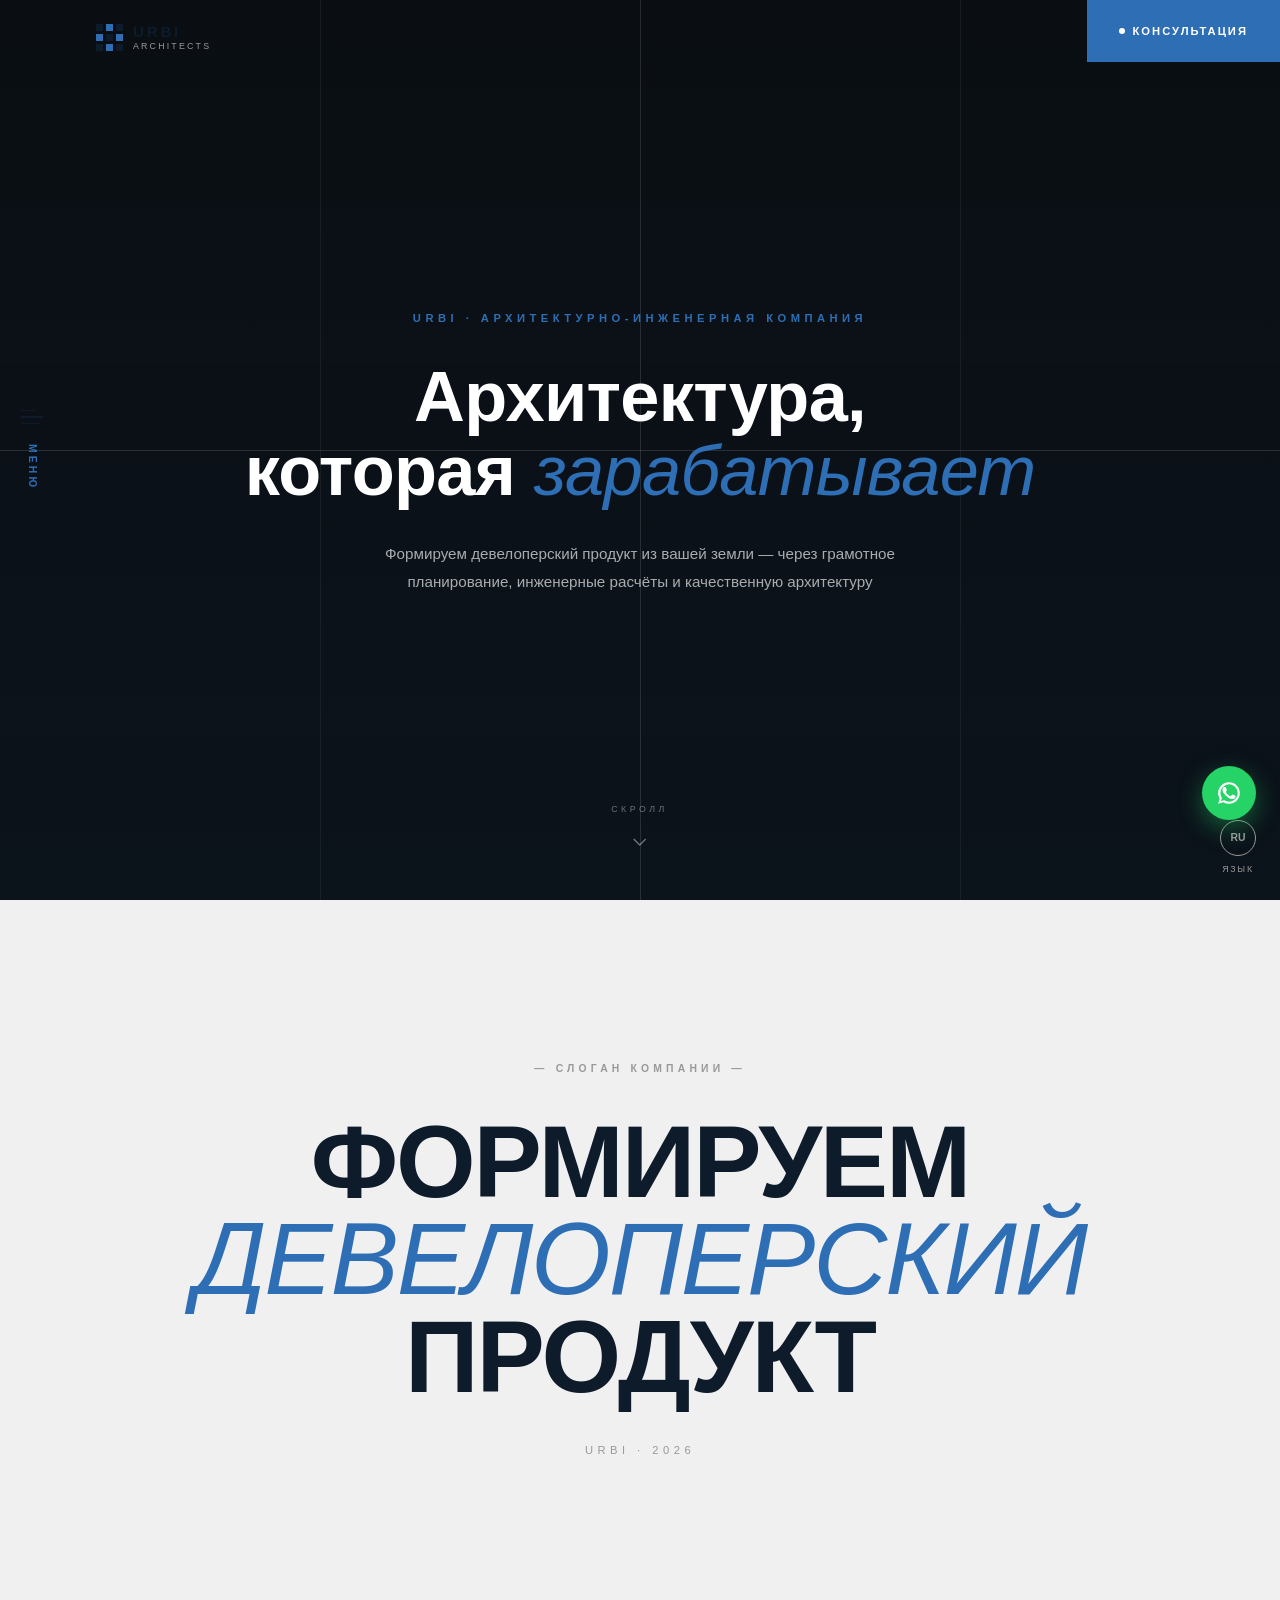
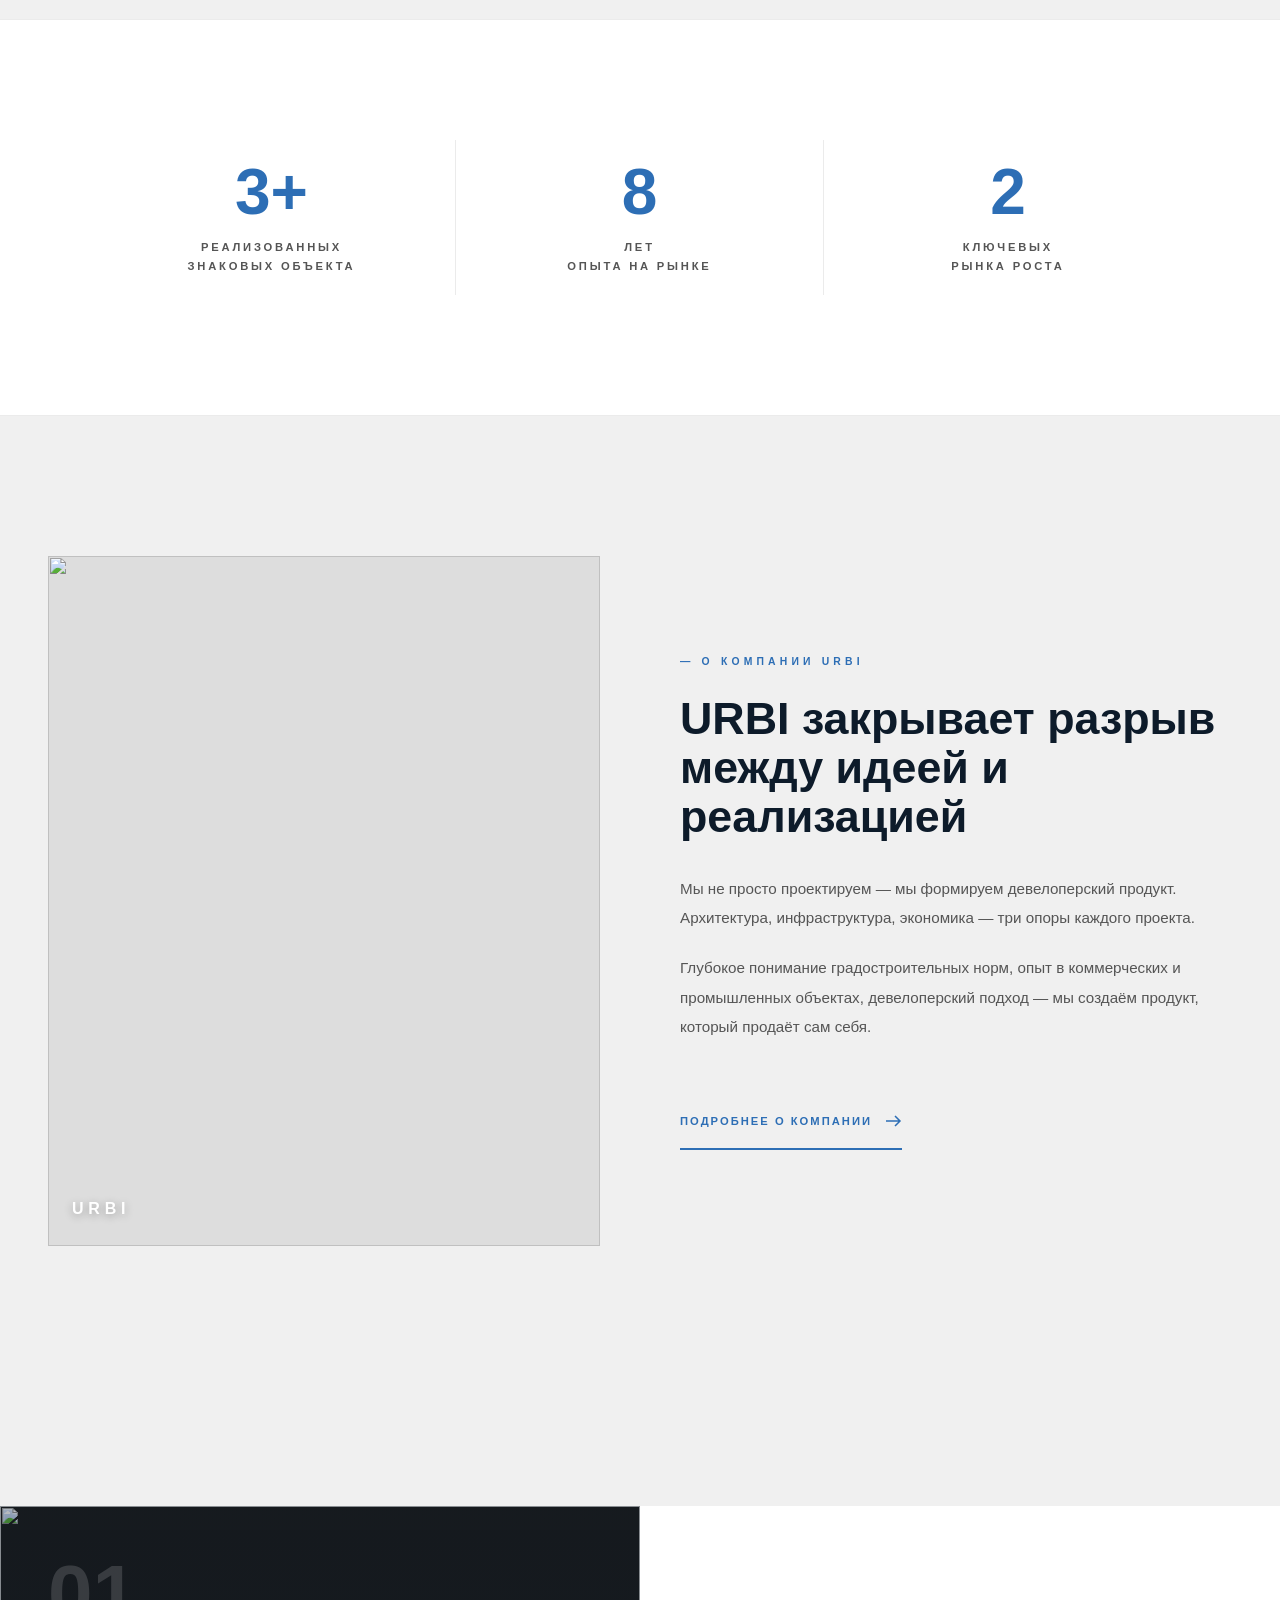
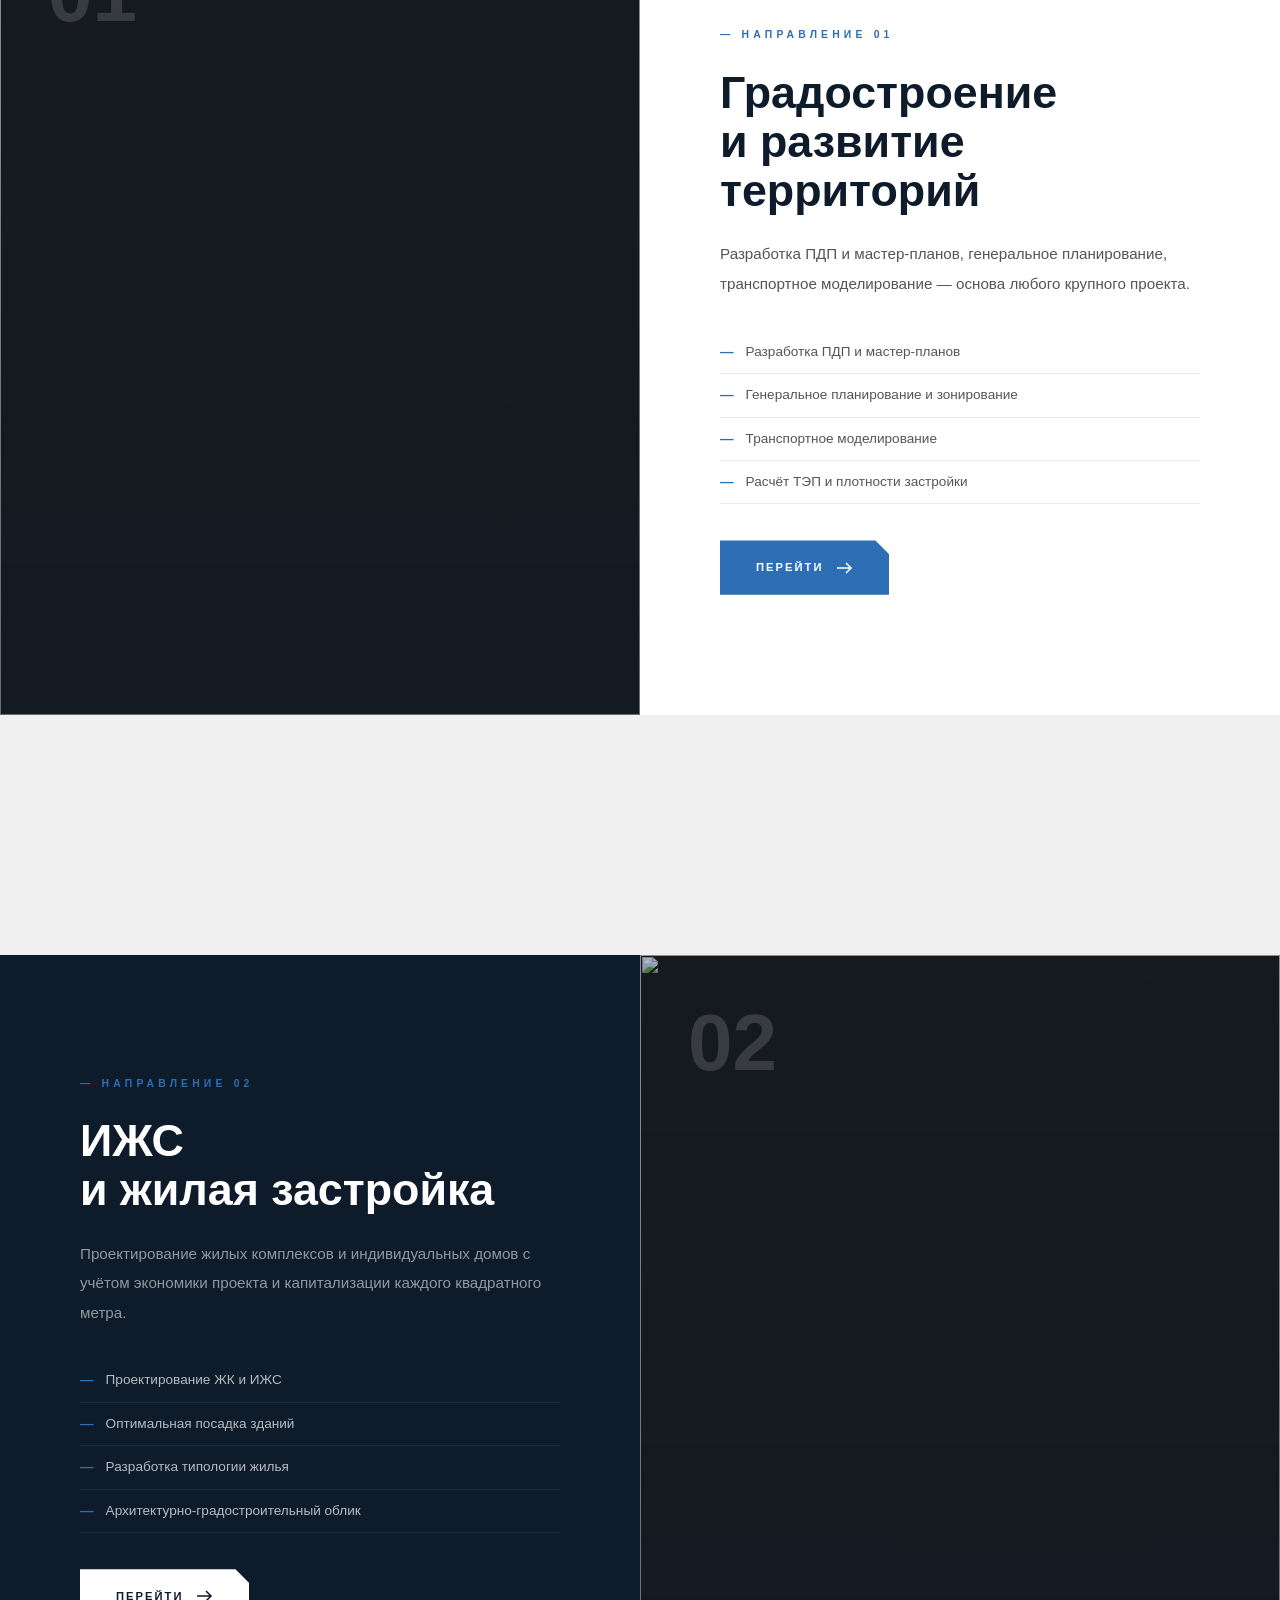
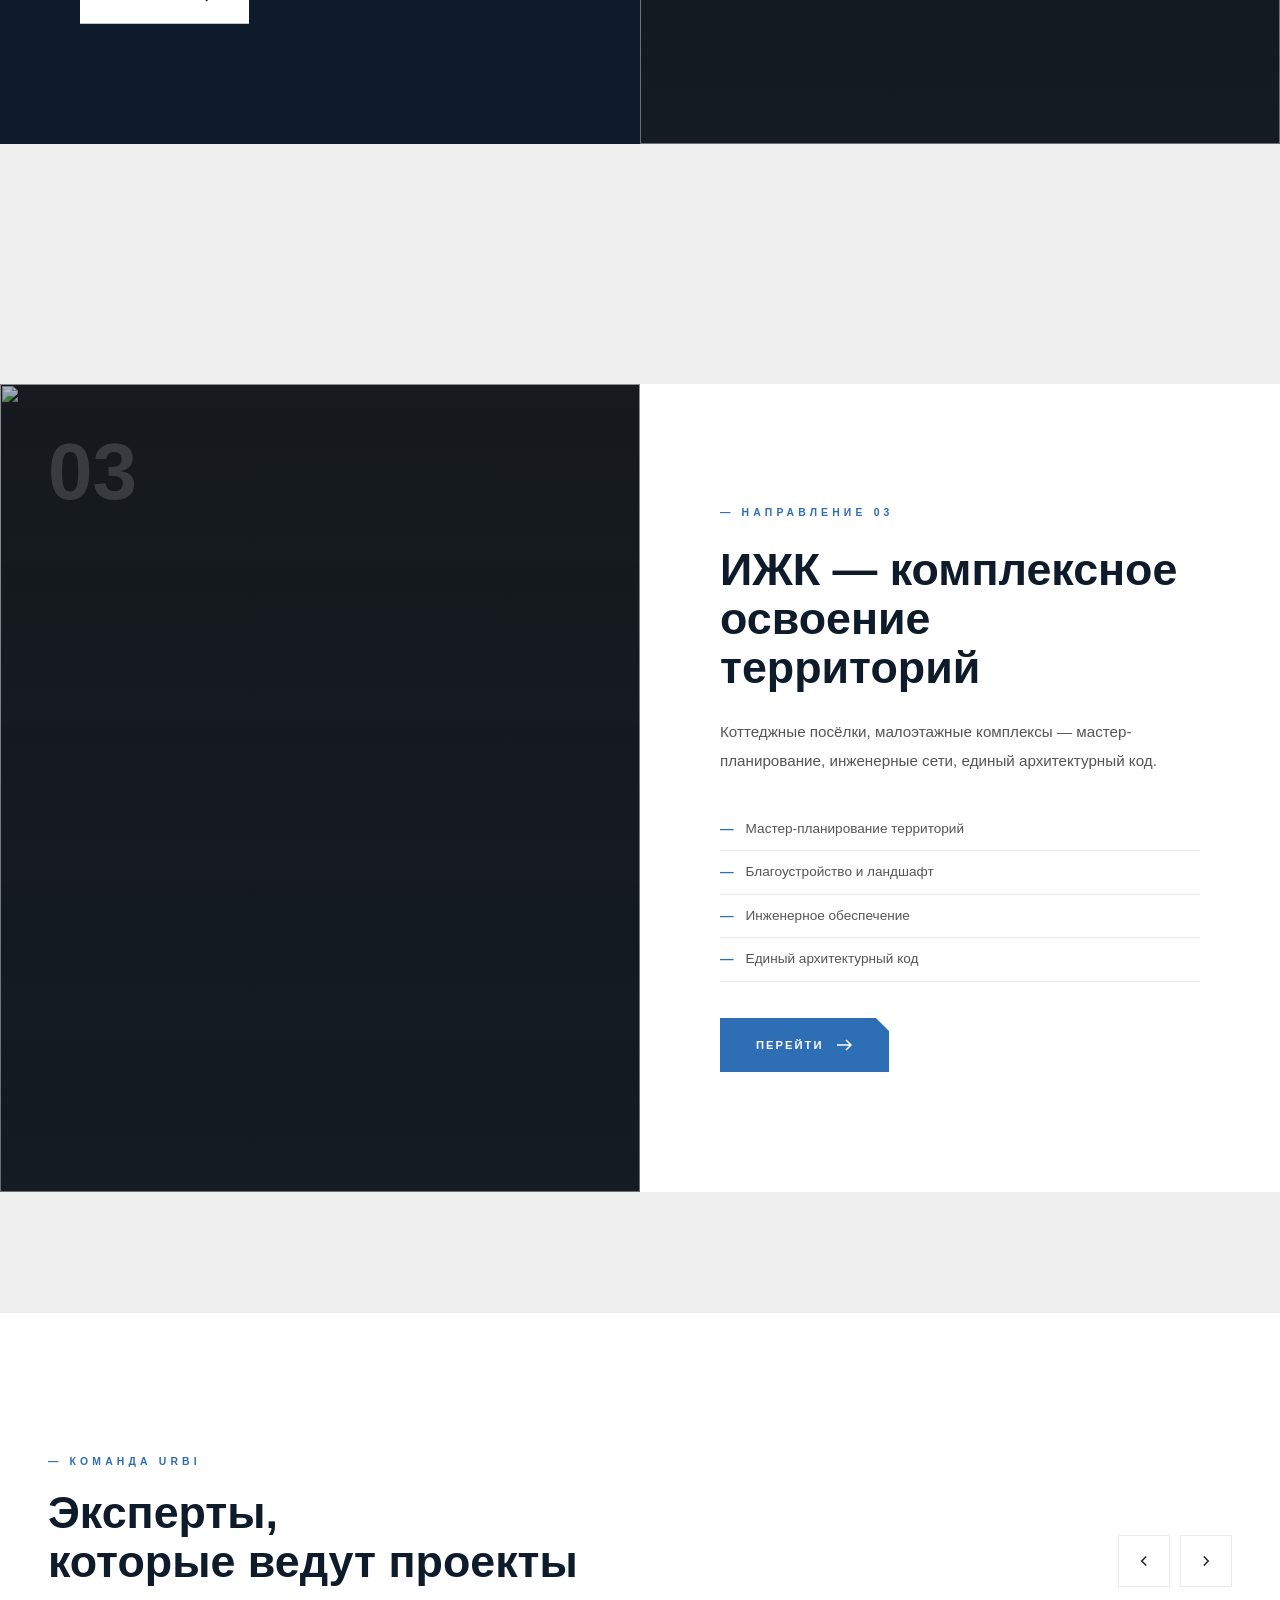
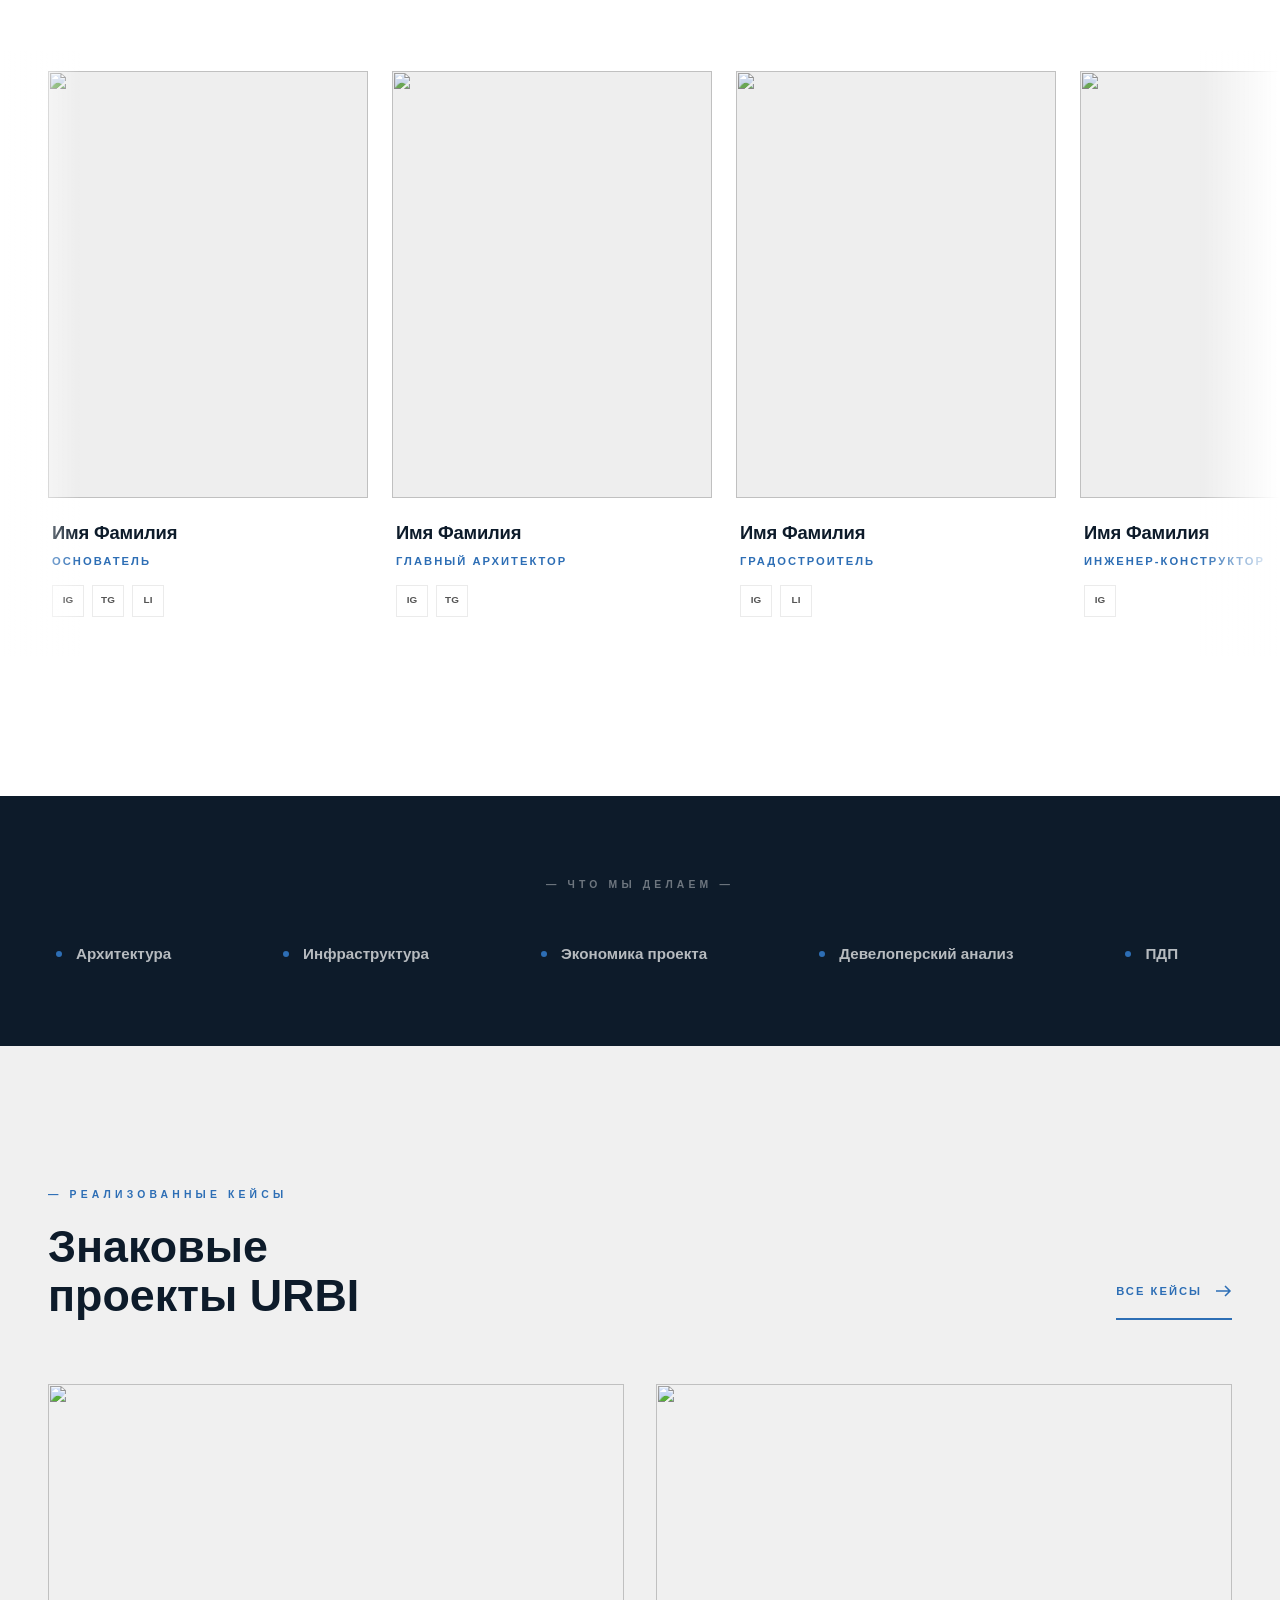
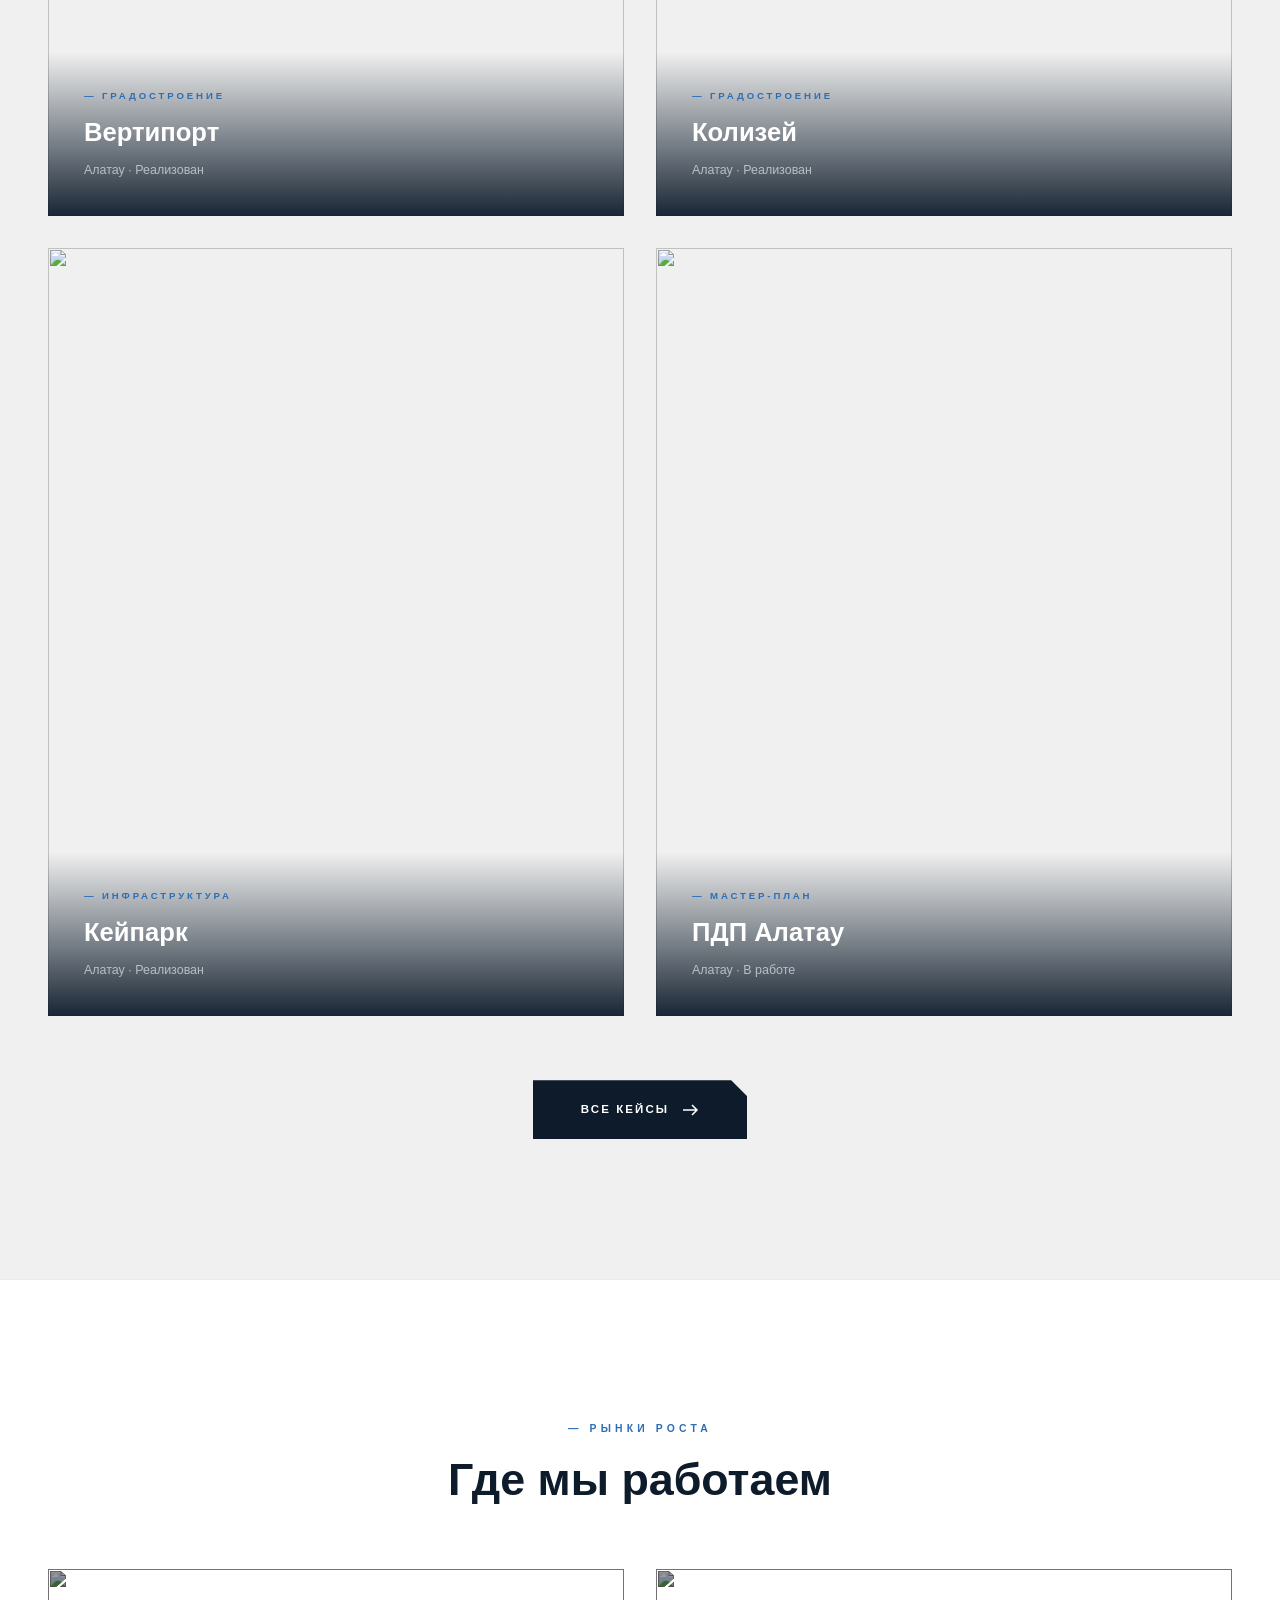
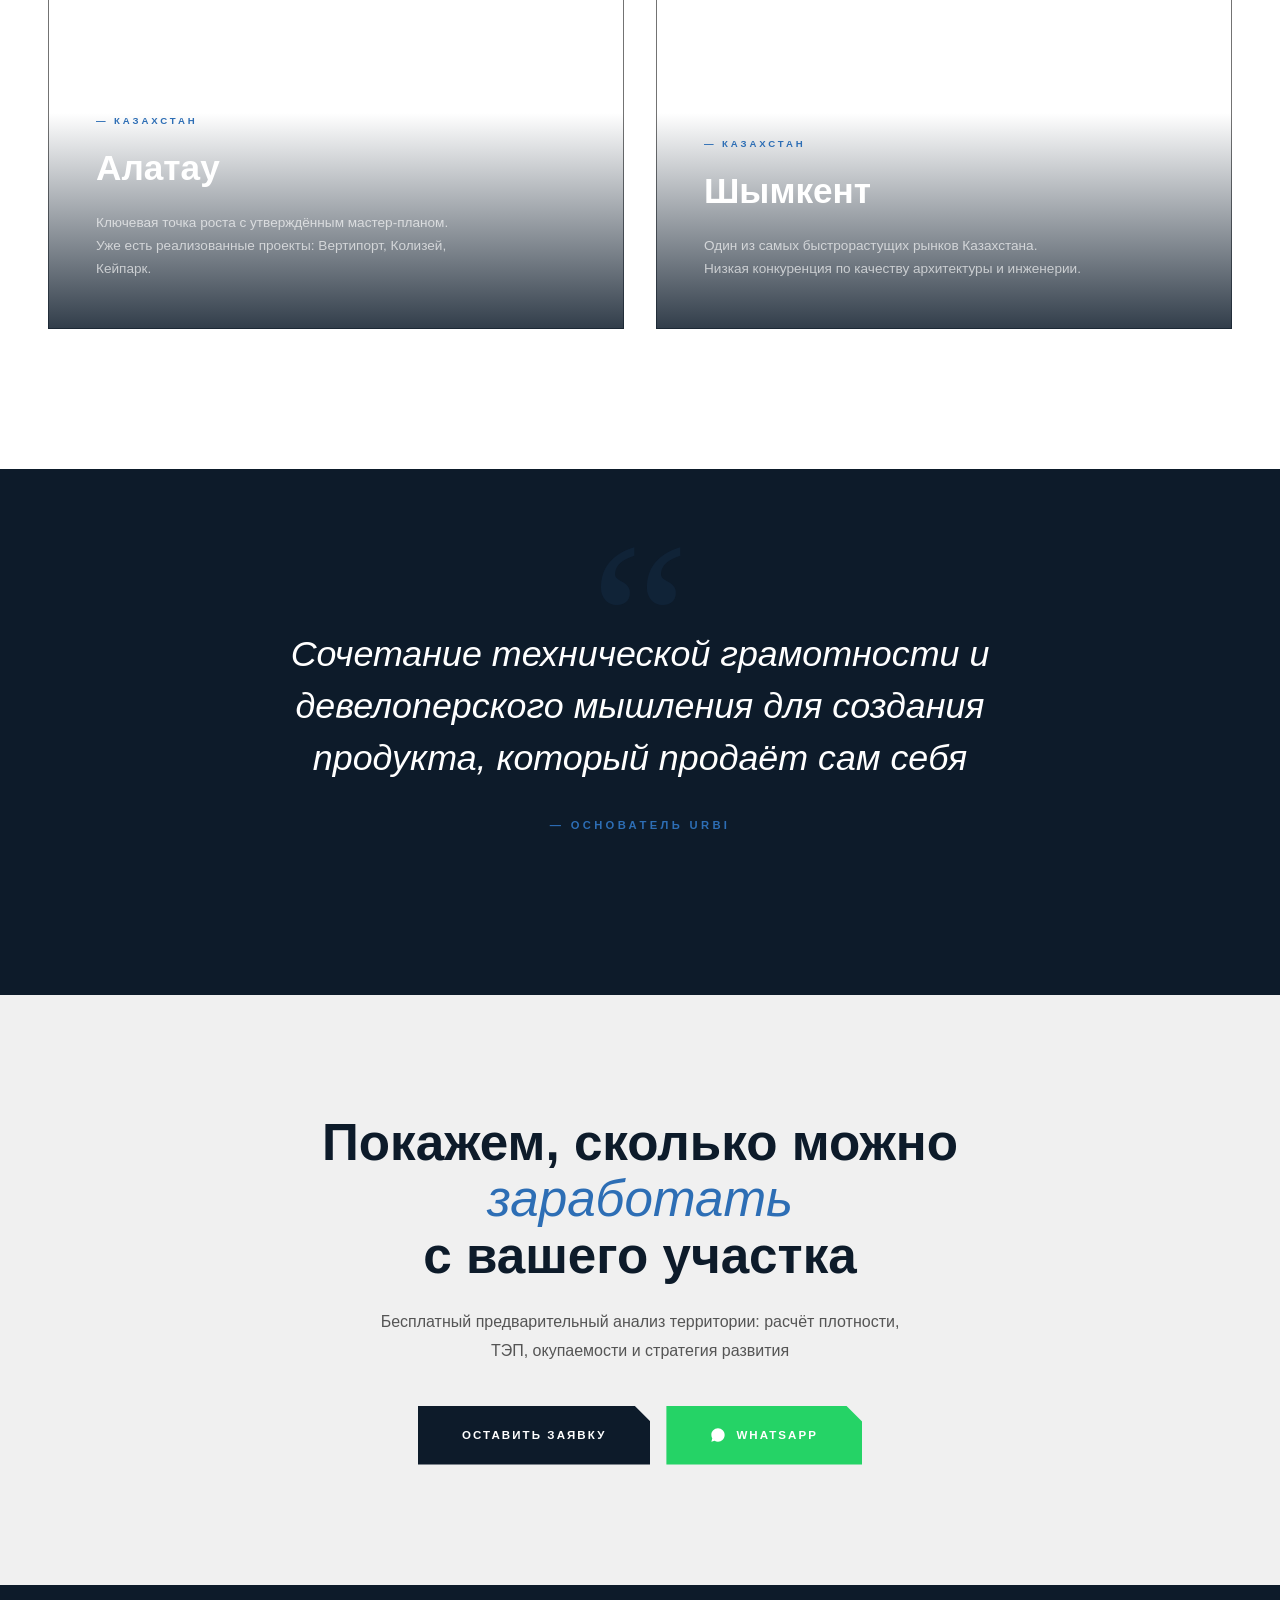
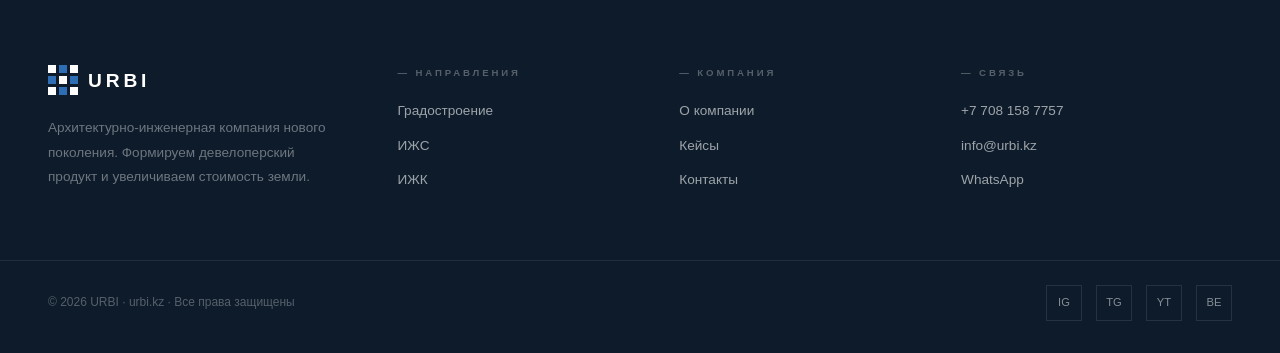
==== index.html @ 7e9f5b31 "Hero: replace static image with video background (architectural drone footage, autoplay/muted/loop) " ====
<!DOCTYPE html>
<html lang="ru">
<head>
<meta charset="UTF-8">
<meta name="viewport" content="width=device-width, initial-scale=1.0">
<title>URBI — Архитектурно-инженерная компания</title>
<link rel="stylesheet" href="styles.css">
<style>
/* ===== ZROBIM-STYLE OVERRIDES ===== */
body{background:#f0f0f0;color:#222;font-family:Verdana,sans-serif}

/* ===== ARCHITECTURAL GRID — full page background lines ===== */
.arch-grid{position:fixed;inset:0;z-index:1;pointer-events:none}
.arch-grid span{position:absolute;top:0;width:1px;height:100%;background:rgba(13,27,42,.05)}
.arch-grid span:nth-child(1){left:25%}
.arch-grid span:nth-child(2){left:50%}
.arch-grid span:nth-child(3){left:75%}

/* ===== SIDE PANEL "МЕНЮ" (zrobim style) ===== */
.side-menu{position:fixed;left:0;top:0;bottom:0;width:64px;z-index:90;display:flex;flex-direction:column;align-items:center;justify-content:center;gap:14px;cursor:pointer;background:transparent}
.side-menu-icon{display:flex;flex-direction:column;gap:5px}
.side-menu-icon span{width:22px;height:1.5px;background:var(--navy);transition:all .3s}
.side-menu-icon span:nth-child(1){width:14px}
.side-menu-icon span:nth-child(3){width:18px}
.side-menu-text{writing-mode:vertical-rl;text-orientation:mixed;font-size:.65rem;font-weight:700;letter-spacing:.3em;text-transform:uppercase;color:var(--blue);margin-top:6px}
.side-menu:hover .side-menu-icon span{background:var(--blue);width:22px}

/* ===== TOP CONSULT BUTTON (zrobim style) ===== */
.consult-corner{position:fixed;top:0;right:0;z-index:90;background:var(--blue);padding:22px 32px;font-size:.7rem;font-weight:700;letter-spacing:.18em;text-transform:uppercase;color:#fff;cursor:pointer;transition:background .3s;display:flex;align-items:center;gap:8px}
.consult-corner::before{content:'';width:6px;height:6px;background:#fff;border-radius:50%;animation:pulse 2s infinite}
.consult-corner:hover{background:var(--navy)}

/* ===== TOP LOGO (zrobim style) ===== */
.top-logo{position:fixed;top:24px;left:96px;z-index:91;display:flex;align-items:center;gap:10px}
.top-logo-mark{display:grid;grid-template-columns:repeat(3,7px);grid-template-rows:repeat(3,7px);gap:3px}
.top-logo-mark span{background:var(--navy);width:7px;height:7px}
.top-logo-mark span.b{background:var(--blue)}
.top-logo-text{font-size:.95rem;font-weight:900;letter-spacing:.18em;color:var(--navy);line-height:1}
.top-logo-sub{font-size:.55rem;letter-spacing:.25em;color:var(--text3);text-transform:uppercase;line-height:1;margin-top:3px}

/* ===== LANG SWITCH BOTTOM RIGHT ===== */
.lang-corner{position:fixed;bottom:24px;right:24px;z-index:90;display:flex;flex-direction:column;align-items:center;gap:6px;cursor:pointer}
.lang-globe{width:36px;height:36px;border:1.5px solid var(--text3);border-radius:50%;display:flex;align-items:center;justify-content:center;font-size:.65rem;font-weight:700;color:var(--text3);transition:all .3s}
.lang-globe:hover{border-color:var(--blue);color:var(--blue)}
.lang-corner-text{font-size:.55rem;letter-spacing:.2em;text-transform:uppercase;color:var(--text3)}

/* ===== HERO — FULLSCREEN with VIDEO ===== */
.hero-z{position:relative;height:100vh;min-height:720px;background:#0a0a0a;overflow:hidden;display:flex;align-items:center;justify-content:center}
.hero-z-bg{position:absolute;inset:0;z-index:1}
.hero-z-bg video,.hero-z-bg img{position:absolute;top:50%;left:50%;width:100%;height:100%;min-width:100%;min-height:100%;transform:translate(-50%,-50%);object-fit:cover;filter:brightness(.55) saturate(.9)}
.hero-z-bg img{animation:slowZoom 30s ease-in-out infinite alternate}
.hero-z-bg video{animation:none}
@keyframes slowZoom{0%{transform:translate(-50%,-50%) scale(1.05)}100%{transform:translate(-50%,-50%) scale(1)}}
.hero-z-overlay{position:absolute;inset:0;z-index:2;background:linear-gradient(180deg,rgba(13,27,42,.3) 0%,rgba(13,27,42,.55) 100%)}

/* Architectural cross lines on hero */
.hero-z-cross{position:absolute;inset:0;z-index:3;pointer-events:none}
.hero-z-cross::before,.hero-z-cross::after{content:'';position:absolute;background:rgba(255,255,255,.12)}
.hero-z-cross::before{left:0;right:0;top:50%;height:1px}
.hero-z-cross::after{top:0;bottom:0;left:50%;width:1px}
.hero-z-cross .v25{position:absolute;top:0;bottom:0;left:25%;width:1px;background:rgba(255,255,255,.06)}
.hero-z-cross .v75{position:absolute;top:0;bottom:0;left:75%;width:1px;background:rgba(255,255,255,.06)}

.hero-z-content{position:relative;z-index:10;text-align:center;padding:0 32px;max-width:1100px}
.hero-z-tag{display:inline-block;font-size:.7rem;font-weight:700;letter-spacing:.4em;text-transform:uppercase;color:var(--blue);margin-bottom:32px;opacity:0;animation:zFade 1s .4s forwards}
.hero-z-h1{font-size:clamp(2.4rem,5.5vw,5rem);font-weight:900;color:#fff;line-height:1.05;letter-spacing:-.01em;margin-bottom:0;opacity:0;animation:zFade 1.2s .8s forwards}
.hero-z-h1 em{font-style:italic;font-weight:400;color:var(--blue)}
.hero-z-sub{margin-top:32px;font-size:.95rem;color:rgba(255,255,255,.65);max-width:560px;margin-left:auto;margin-right:auto;line-height:1.85;opacity:0;animation:zFade 1.2s 1.1s forwards}
.hero-z-arrow{position:absolute;bottom:48px;left:50%;transform:translateX(-50%);z-index:10;display:flex;flex-direction:column;align-items:center;gap:14px;cursor:pointer;opacity:0;animation:zFade 1.2s 1.5s forwards}
.hero-z-arrow span{font-size:.55rem;letter-spacing:.4em;text-transform:uppercase;color:rgba(255,255,255,.4)}
.hero-z-arrow svg{animation:bounceY 2s ease-in-out infinite}
@keyframes bounceY{0%,100%{transform:translateY(0)}50%{transform:translateY(8px)}}
@keyframes zFade{to{opacity:1}}

/* ===== SLOGAN SECTION (zrobim — "ВЫХОДЯ ЗА РАМКИ") ===== */
.slogan-sec{padding:160px 0;text-align:center;background:#f0f0f0;position:relative}
.slogan-eyebrow{font-size:.65rem;font-weight:700;letter-spacing:.4em;text-transform:uppercase;color:var(--text3);margin-bottom:36px}
.slogan-h{font-size:clamp(3rem,8vw,7rem);font-weight:900;color:var(--navy);line-height:.95;letter-spacing:-.02em;text-transform:uppercase}
.slogan-h em{font-style:italic;color:var(--blue);font-weight:400}
.slogan-sub{margin-top:36px;font-size:.7rem;letter-spacing:.4em;text-transform:uppercase;color:var(--text3)}

/* ===== STATS BIG NUMBERS (zrobim) ===== */
.bignums{padding:120px 0;background:#fff;border-top:1px solid var(--border);border-bottom:1px solid var(--border)}
.bignums-grid{max-width:1200px;margin:0 auto;padding:0 48px;display:grid;grid-template-columns:repeat(3,1fr);gap:0}
.bn{text-align:center;padding:20px;border-right:1px solid var(--border)}
.bn:last-child{border-right:none}
.bn-num{font-size:clamp(3rem,5vw,4.5rem);font-weight:900;color:var(--blue);line-height:1}
.bn-label{font-size:.7rem;font-weight:700;letter-spacing:.25em;text-transform:uppercase;color:var(--text2);margin-top:14px}

/* ===== ABOUT BLOCK 50/50 (zrobim style) ===== */
.about-z{padding:140px 0;background:#f0f0f0}
.about-z-grid{max-width:1340px;margin:0 auto;padding:0 48px;display:grid;grid-template-columns:1fr 1fr;gap:80px;align-items:center}
.about-z-img{aspect-ratio:4/5;overflow:hidden;background:#ddd;position:relative}
.about-z-img img{width:100%;height:100%;object-fit:cover;transition:transform 1s var(--ease)}
.about-z-img:hover img{transform:scale(1.05)}
.about-z-img::after{content:'URBI';position:absolute;bottom:24px;left:24px;font-size:1rem;letter-spacing:.3em;font-weight:900;color:#fff;text-shadow:0 2px 8px rgba(0,0,0,.3)}
.about-z-text{padding:20px 0}
.about-z-tag{font-size:.65rem;font-weight:700;letter-spacing:.4em;text-transform:uppercase;color:var(--blue);margin-bottom:24px}
.about-z-h{font-size:clamp(2rem,3.5vw,3.2rem);font-weight:900;color:var(--navy);line-height:1.1;margin-bottom:32px}
.about-z-p{font-size:.95rem;color:var(--text2);line-height:1.95;margin-bottom:20px}
.about-z-cta{margin-top:32px;display:inline-flex;align-items:center;gap:12px;padding:18px 0;font-size:.7rem;font-weight:700;letter-spacing:.18em;text-transform:uppercase;color:var(--blue);border-bottom:2px solid var(--blue);transition:gap .3s}
.about-z-cta:hover{gap:20px}

/* ===== DIRECTIONS — FULLSCREEN ALTERNATING ===== */
.dir-z{position:relative;min-height:90vh;display:grid;grid-template-columns:1fr 1fr;align-items:stretch;overflow:hidden}
.dir-z.flip{grid-template-columns:1fr 1fr;direction:rtl}
.dir-z.flip > *{direction:ltr}
.dir-z-img{position:relative;overflow:hidden;background:#1a1a1a}
.dir-z-img img{width:100%;height:100%;object-fit:cover;transition:transform 1s var(--ease)}
.dir-z:hover .dir-z-img img{transform:scale(1.04)}
.dir-z-img::before{content:'';position:absolute;inset:0;background:linear-gradient(180deg,rgba(13,27,42,.3),rgba(13,27,42,.5));z-index:1}
.dir-z-num{position:absolute;top:48px;left:48px;z-index:2;font-size:5rem;font-weight:900;color:rgba(255,255,255,.15);line-height:1}
.dir-z-content{padding:120px 80px;display:flex;flex-direction:column;justify-content:center;background:#fff}
.dir-z.dark .dir-z-content{background:var(--navy);color:#fff}
.dir-z-tag{font-size:.65rem;font-weight:700;letter-spacing:.4em;text-transform:uppercase;color:var(--blue);margin-bottom:24px}
.dir-z-h{font-size:clamp(2rem,3.5vw,3rem);font-weight:900;line-height:1.1;margin-bottom:24px;color:var(--navy)}
.dir-z.dark .dir-z-h{color:#fff}
.dir-z-p{font-size:.95rem;color:var(--text2);line-height:1.95;margin-bottom:32px;max-width:480px}
.dir-z.dark .dir-z-p{color:rgba(255,255,255,.55)}
.dir-z-list{margin-bottom:36px}
.dir-z-list li{font-size:.85rem;color:var(--text2);padding:10px 0;border-bottom:1px solid var(--border);display:flex;align-items:center;gap:12px}
.dir-z.dark .dir-z-list li{color:rgba(255,255,255,.7);border-bottom:1px solid rgba(255,255,255,.08)}
.dir-z-list li::before{content:'—';color:var(--blue);font-weight:700}
.dir-z-cta{align-self:flex-start;display:inline-flex;align-items:center;gap:12px;padding:18px 36px;background:var(--blue);color:#fff;font-size:.7rem;font-weight:700;letter-spacing:.18em;text-transform:uppercase;clip-path:polygon(0 0,calc(100% - 14px) 0,100% 14px,100% 100%,0 100%);transition:all .3s}
.dir-z-cta:hover{background:var(--navy);transform:translateX(4px)}
.dir-z.dark .dir-z-cta{background:#fff;color:var(--navy)}
.dir-z.dark .dir-z-cta:hover{background:var(--blue);color:#fff}

/* ===== TEAM CYCLOTRON — horizontal auto-scroll (zrobim style) ===== */
.team-z{padding:140px 0;background:#fff;border-top:1px solid var(--border);overflow:hidden}
.team-z-head{max-width:1340px;margin:0 auto 64px;padding:0 48px;display:flex;justify-content:space-between;align-items:flex-end;gap:24px;flex-wrap:wrap}
.team-z-tag{font-size:.65rem;font-weight:700;letter-spacing:.4em;text-transform:uppercase;color:var(--blue);margin-bottom:18px}
.team-z-h{font-size:clamp(2rem,3.5vw,3rem);font-weight:900;color:var(--navy);line-height:1.1}
.team-z-controls{display:flex;gap:10px}
.team-z-btn{width:52px;height:52px;border:1.5px solid var(--border);background:#fff;display:flex;align-items:center;justify-content:center;cursor:pointer;transition:all .3s}
.team-z-btn:hover{border-color:var(--blue);background:var(--blue);color:#fff}
.team-z-btn svg{width:18px;height:18px}

/* Track wrapper — full bleed */
.team-z-wrap{position:relative;width:100%;overflow:hidden}
.team-z-wrap::before,.team-z-wrap::after{content:'';position:absolute;top:0;bottom:0;width:80px;z-index:5;pointer-events:none}
.team-z-wrap::before{left:0;background:linear-gradient(to right,#fff,transparent)}
.team-z-wrap::after{right:0;background:linear-gradient(to left,#fff,transparent)}

.team-z-track{display:flex;gap:24px;padding:20px 48px;animation:teamScroll 50s linear infinite;width:max-content;will-change:transform}
.team-z-track:hover{animation-play-state:paused}
.team-z-track.dragging{animation-play-state:paused;cursor:grabbing}

@keyframes teamScroll{0%{transform:translateX(0)}100%{transform:translateX(-50%)}}

.team-z-card{flex:0 0 320px;cursor:grab;user-select:none}
.team-z-card.dragging{cursor:grabbing}
.team-z-photo{aspect-ratio:3/4;overflow:hidden;background:#eee;position:relative}
.team-z-photo img{width:100%;height:100%;object-fit:cover;transition:transform .8s var(--ease);filter:grayscale(.3)}
.team-z-card:hover .team-z-photo img{transform:scale(1.05);filter:grayscale(0)}
.team-z-photo::after{content:'';position:absolute;inset:0;background:linear-gradient(to top,rgba(13,27,42,.5),transparent 40%);opacity:0;transition:opacity .4s}
.team-z-card:hover .team-z-photo::after{opacity:1}
.team-z-info{padding:20px 4px}
.team-z-name{font-size:1.15rem;font-weight:900;color:var(--navy);margin-bottom:4px;letter-spacing:-.01em}
.team-z-role{font-size:.7rem;letter-spacing:.18em;text-transform:uppercase;color:var(--blue);font-weight:700;margin-bottom:14px}
.team-z-socs{display:flex;gap:8px}
.team-z-socs a{width:32px;height:32px;border:1px solid var(--border);display:flex;align-items:center;justify-content:center;font-size:.62rem;font-weight:700;color:var(--text2);transition:all .3s}
.team-z-socs a:hover{border-color:var(--blue);color:var(--blue);background:var(--blue-soft)}

/* ===== AWARDS MARQUEE (zrobim style) ===== */
.awards-z{padding:80px 0;background:var(--navy);color:#fff;overflow:hidden}
.awards-z-label{text-align:center;font-size:.65rem;font-weight:700;letter-spacing:.4em;text-transform:uppercase;color:rgba(255,255,255,.4);margin-bottom:48px}
.awards-z-track{display:flex;width:max-content;animation:scrollX 40s linear infinite;align-items:center}
.aw-item{flex-shrink:0;padding:0 56px;font-size:.95rem;font-weight:700;color:rgba(255,255,255,.7);white-space:nowrap;display:flex;align-items:center;gap:14px}
.aw-item::before{content:'';width:6px;height:6px;border-radius:50%;background:var(--blue);flex-shrink:0}
@keyframes scrollX{to{transform:translateX(-50%)}}

/* ===== PROJECTS BIG GRID (zrobim) ===== */
.proj-z{padding:140px 0;background:#f0f0f0}
.proj-z-head{max-width:1340px;margin:0 auto 64px;padding:0 48px;display:flex;justify-content:space-between;align-items:flex-end;flex-wrap:wrap;gap:24px}
.proj-z-head-left{}
.proj-z-tag{font-size:.65rem;font-weight:700;letter-spacing:.4em;text-transform:uppercase;color:var(--blue);margin-bottom:18px}
.proj-z-h{font-size:clamp(2rem,3.5vw,3rem);font-weight:900;color:var(--navy);line-height:1.1}
.proj-z-grid{max-width:1340px;margin:0 auto;padding:0 48px;display:grid;grid-template-columns:repeat(2,1fr);gap:32px}
.proj-z-card{position:relative;aspect-ratio:4/3;overflow:hidden;cursor:pointer}
.proj-z-card.tall{aspect-ratio:3/4}
.proj-z-card img{width:100%;height:100%;object-fit:cover;transition:transform .8s var(--ease)}
.proj-z-card:hover img{transform:scale(1.06)}
.proj-z-card-info{position:absolute;bottom:0;left:0;right:0;padding:36px;background:linear-gradient(to top,rgba(13,27,42,.95),transparent);color:#fff;transition:padding .4s}
.proj-z-card:hover .proj-z-card-info{padding-bottom:48px}
.proj-z-card-cat{font-size:.6rem;letter-spacing:.3em;text-transform:uppercase;color:var(--blue);font-weight:700;margin-bottom:8px}
.proj-z-card-name{font-size:1.6rem;font-weight:900;margin-bottom:6px}
.proj-z-card-meta{font-size:.78rem;color:rgba(255,255,255,.6)}
.proj-z-cta{text-align:center;margin-top:64px}
.proj-z-cta a{display:inline-flex;align-items:center;gap:12px;padding:20px 48px;background:var(--navy);color:#fff;font-size:.72rem;font-weight:700;letter-spacing:.18em;text-transform:uppercase;clip-path:polygon(0 0,calc(100% - 16px) 0,100% 16px,100% 100%,0 100%);transition:all .3s}
.proj-z-cta a:hover{background:var(--blue);transform:translateY(-3px);box-shadow:0 12px 32px rgba(45,110,181,.35)}

/* ===== MARKETS (zrobim regions style) ===== */
.markets-z{padding:140px 0;background:#fff;border-top:1px solid var(--border)}
.markets-z-head{max-width:1340px;margin:0 auto 64px;padding:0 48px;text-align:center}
.markets-z-grid{max-width:1340px;margin:0 auto;padding:0 48px;display:grid;grid-template-columns:1fr 1fr;gap:32px}
.market-card{position:relative;aspect-ratio:16/10;overflow:hidden;cursor:pointer}
.market-card img{width:100%;height:100%;object-fit:cover;transition:transform .8s var(--ease);filter:brightness(.6)}
.market-card:hover img{transform:scale(1.05);filter:brightness(.7)}
.market-card-overlay{position:absolute;inset:0;display:flex;flex-direction:column;justify-content:flex-end;padding:48px;color:#fff;background:linear-gradient(to top,rgba(13,27,42,.85) 0%,transparent 60%)}
.market-card-loc{font-size:.6rem;letter-spacing:.3em;text-transform:uppercase;color:var(--blue);margin-bottom:10px;font-weight:700}
.market-card-name{font-size:2.2rem;font-weight:900;margin-bottom:14px}
.market-card-desc{font-size:.85rem;color:rgba(255,255,255,.65);max-width:380px;line-height:1.7}

/* ===== QUOTE / PHILOSOPHY ===== */
.quote-z{padding:160px 0;background:var(--navy);color:#fff;text-align:center;position:relative;overflow:hidden}
.quote-z::before{content:'\201C';position:absolute;top:40px;left:50%;transform:translateX(-50%);font-size:14rem;color:rgba(45,110,181,.1);font-family:Georgia,serif;line-height:1}
.quote-z-content{max-width:900px;margin:0 auto;padding:0 48px;position:relative;z-index:2}
.quote-z-text{font-size:clamp(1.4rem,2.8vw,2.4rem);font-weight:400;font-style:italic;line-height:1.45;margin-bottom:32px}
.quote-z-author{font-size:.7rem;letter-spacing:.3em;text-transform:uppercase;color:var(--blue);font-weight:700}

/* ===== CTA SECTION ===== */
.cta-z{padding:120px 0;background:#f0f0f0;text-align:center}
.cta-z-h{font-size:clamp(2rem,4vw,3.4rem);font-weight:900;color:var(--navy);line-height:1.1;margin-bottom:24px;max-width:760px;margin-left:auto;margin-right:auto}
.cta-z-h em{font-style:italic;color:var(--blue);font-weight:400}
.cta-z-p{font-size:1rem;color:var(--text2);max-width:540px;margin:0 auto 40px;line-height:1.8}
.cta-z-buttons{display:flex;gap:16px;justify-content:center;flex-wrap:wrap}
.cta-z-btn{padding:20px 44px;font-size:.72rem;font-weight:700;letter-spacing:.18em;text-transform:uppercase;cursor:pointer;border:none;clip-path:polygon(0 0,calc(100% - 16px) 0,100% 16px,100% 100%,0 100%);transition:all .3s}
.cta-z-btn-primary{background:var(--navy);color:#fff}
.cta-z-btn-primary:hover{background:var(--blue);transform:translateY(-2px);box-shadow:0 12px 32px rgba(45,110,181,.35)}
.cta-z-btn-wa{background:#25d366;color:#fff;display:inline-flex;align-items:center;gap:10px}
.cta-z-btn-wa:hover{background:#1ea952;transform:translateY(-2px)}

/* ===== FOOTER (zrobim minimal) ===== */
.footer-z{background:var(--navy);color:#fff;padding:80px 0 32px}
.footer-z-grid{max-width:1340px;margin:0 auto;padding:0 48px;display:grid;grid-template-columns:1.3fr 1fr 1fr 1.2fr;gap:56px;padding-bottom:56px;border-bottom:1px solid rgba(255,255,255,.08)}
.fz-logo{display:flex;align-items:center;gap:10px;margin-bottom:20px}
.fz-logo-mark{display:grid;grid-template-columns:repeat(3,8px);grid-template-rows:repeat(3,8px);gap:3px}
.fz-logo-mark span{background:#fff;width:8px;height:8px}
.fz-logo-mark span.b{background:var(--blue)}
.fz-logo-text{font-size:1.2rem;font-weight:900;letter-spacing:.2em}
.fz-desc{font-size:.85rem;color:rgba(255,255,255,.4);line-height:1.8;max-width:300px}
.fz-h{font-size:.6rem;font-weight:700;letter-spacing:.3em;text-transform:uppercase;color:rgba(255,255,255,.3);margin-bottom:20px}
.fz-link{display:block;font-size:.85rem;color:rgba(255,255,255,.6);margin-bottom:12px;transition:color .3s}
.fz-link:hover{color:var(--blue)}
.fz-bottom{max-width:1340px;margin:0 auto;padding:24px 48px 0;display:flex;justify-content:space-between;align-items:center;flex-wrap:wrap;gap:16px}
.fz-copy{font-size:.75rem;color:rgba(255,255,255,.3)}
.fz-socials{display:flex;gap:14px}
.fz-socials a{width:36px;height:36px;border:1px solid rgba(255,255,255,.1);display:flex;align-items:center;justify-content:center;font-size:.7rem;color:rgba(255,255,255,.5);transition:all .3s}
.fz-socials a:hover{border-color:var(--blue);color:var(--blue)}

/* ===== MOB MENU OVERLAY ===== */
.mob-menu{position:fixed;inset:0;background:var(--navy);z-index:200;display:flex;flex-direction:column;align-items:center;justify-content:center;gap:28px;opacity:0;visibility:hidden;transition:all .4s var(--ease)}
.mob-menu.on{opacity:1;visibility:visible}
.mob-menu a{font-size:1.6rem;font-weight:900;letter-spacing:.08em;color:rgba(255,255,255,.6);transition:color .3s}
.mob-menu a:hover{color:#fff}
.mob-menu::before{content:'×';position:absolute;top:32px;right:48px;font-size:3rem;color:#fff;cursor:pointer;line-height:1}
.mob-menu .close-x{position:absolute;top:32px;right:48px;width:40px;height:40px;cursor:pointer}

/* ===== WHATSAPP FLOAT ===== */
.wa-float{position:fixed;bottom:80px;right:24px;z-index:90;width:54px;height:54px;background:#25d366;border-radius:50%;display:flex;align-items:center;justify-content:center;color:#fff;box-shadow:0 8px 24px rgba(37,211,102,.4);transition:transform .3s,box-shadow .3s;animation:waBounce 3s ease-in-out infinite}
.wa-float:hover{transform:scale(1.1);box-shadow:0 12px 32px rgba(37,211,102,.55)}
.wa-float svg{width:26px;height:26px;fill:#fff}
@keyframes waBounce{0%,100%{transform:translateY(0)}50%{transform:translateY(-6px)}}

/* ===== RESPONSIVE ===== */
@media(max-width:1024px){
  .about-z-grid{grid-template-columns:1fr;gap:48px;padding:0 32px}
  .dir-z{grid-template-columns:1fr;min-height:auto}
  .dir-z.flip{grid-template-columns:1fr;direction:ltr}
  .dir-z-img{aspect-ratio:16/10}
  .dir-z-content{padding:64px 32px}
  .proj-z-grid,.markets-z-grid{grid-template-columns:1fr}
  .footer-z-grid{grid-template-columns:1fr 1fr;gap:40px}
  .bignums-grid{grid-template-columns:1fr;gap:32px}
  .bn{border-right:none;border-bottom:1px solid var(--border);padding-bottom:32px}
  .bn:last-child{border-bottom:none;padding-bottom:0}
}
@media(max-width:768px){
  .top-logo{left:20px}.top-logo-text{font-size:.85rem}
  .side-menu{width:48px}
  .consult-corner{padding:14px 18px;font-size:.6rem}
  .consult-corner::before{display:none}
  .lang-corner{bottom:14px;right:14px}
  .slogan-sec{padding:80px 20px}
  .about-z,.proj-z,.markets-z,.quote-z,.cta-z{padding:64px 0}
  .footer-z-grid{grid-template-columns:1fr;padding:0 20px}
  .fz-bottom{padding:24px 20px 0;flex-direction:column;text-align:center}
  .market-card-name{font-size:1.5rem}
  .dir-z-content{padding:48px 20px}
}
</style>
</head>
<body>

<div class="preloader"><span>URBI</span></div>

<!-- Architectural grid background -->
<div class="arch-grid"><span></span><span></span><span></span></div>

<!-- Top logo (zrobim style — pixel mark + text) -->
<a href="index.html" class="top-logo">
  <div class="top-logo-mark">
    <span></span><span class="b"></span><span></span>
    <span class="b"></span><span></span><span class="b"></span>
    <span></span><span class="b"></span><span></span>
  </div>
  <div>
    <div class="top-logo-text">URBI</div>
    <div class="top-logo-sub">architects</div>
  </div>
</a>

<!-- Side menu vertical -->
<div class="side-menu" onclick="document.querySelector('.mob-menu').classList.add('on');document.body.style.overflow='hidden'">
  <div class="side-menu-icon"><span></span><span></span><span></span></div>
  <div class="side-menu-text">МЕНЮ</div>
</div>

<!-- Consult button -->
<div class="consult-corner" onclick="document.getElementById('contact-z').scrollIntoView({behavior:'smooth'})">Консультация</div>

<!-- Lang switch bottom right -->
<div class="lang-corner">
  <div class="lang-globe">RU</div>
  <div class="lang-corner-text">Язык</div>
</div>

<!-- Mobile/full menu overlay -->
<div class="mob-menu">
  <a href="index.html">Главная</a>
  <a href="about.html">О компании</a>
  <a href="cases.html">Кейсы</a>
  <a href="gradostroenie.html">Градостроение</a>
  <a href="izhs.html">ИЖС</a>
  <a href="izhk.html">ИЖК</a>
  <a href="contacts.html">Контакты</a>
</div>

<!-- ===== HERO ===== -->
<section class="hero-z">
  <div class="hero-z-bg">
    <!-- Video background (autoplay, muted, loop) — falls back to image if video fails -->
    <video autoplay muted loop playsinline preload="auto" poster="https://images.unsplash.com/photo-1449824913935-59a10b8d2000?w=1920&q=80">
      <source src="https://cdn.pixabay.com/video/2024/05/02/210050_large.mp4" type="video/mp4">
      <source src="https://cdn.pixabay.com/video/2019/08/30/26370-357568586_large.mp4" type="video/mp4">
      <source src="https://videos.pexels.com/video-files/2099568/2099568-hd_1920_1080_30fps.mp4" type="video/mp4">
      <img src="https://images.unsplash.com/photo-1449824913935-59a10b8d2000?w=1920&q=80" alt="">
    </video>
  </div>
  <div class="hero-z-overlay"></div>
  <div class="hero-z-cross"><div class="v25"></div><div class="v75"></div></div>
  <div class="hero-z-content">
    <div class="hero-z-tag">URBI · Архитектурно-инженерная компания</div>
    <h1 class="hero-z-h1">Архитектура,<br>которая <em>зарабатывает</em></h1>
    <p class="hero-z-sub">Формируем девелоперский продукт из вашей земли — через грамотное планирование, инженерные расчёты и качественную архитектуру</p>
  </div>
  <div class="hero-z-arrow" onclick="document.querySelector('.slogan-sec').scrollIntoView({behavior:'smooth'})">
    <span>Скролл</span>
    <svg width="22" height="22" fill="none"><path d="M5 9l6 6 6-6" stroke="rgba(255,255,255,.4)" stroke-width="1.5"/></svg>
  </div>
</section>

<!-- ===== SLOGAN — full screen statement ===== -->
<section class="slogan-sec">
  <div class="slogan-eyebrow">— Слоган компании —</div>
  <h2 class="slogan-h">Формируем<br><em>девелоперский</em><br>продукт</h2>
  <div class="slogan-sub">URBI · 2026</div>
</section>

<!-- ===== BIG NUMBERS ===== -->
<section class="bignums">
  <div class="bignums-grid">
    <div class="bn"><div class="bn-num">3+</div><div class="bn-label">Реализованных<br>знаковых объекта</div></div>
    <div class="bn"><div class="bn-num">8</div><div class="bn-label">Лет<br>опыта на рынке</div></div>
    <div class="bn"><div class="bn-num">2</div><div class="bn-label">Ключевых<br>рынка роста</div></div>
  </div>
</section>

<!-- ===== ABOUT 50/50 ===== -->
<section class="about-z" id="about">
  <div class="about-z-grid">
    <div class="about-z-img"><img src="https://images.unsplash.com/photo-1486406146926-c627a92ad1ab?w=900&q=80" alt=""></div>
    <div class="about-z-text">
      <div class="about-z-tag">— О компании URBI</div>
      <h2 class="about-z-h">URBI закрывает разрыв между идеей и реализацией</h2>
      <p class="about-z-p">Мы не просто проектируем — мы формируем девелоперский продукт. Архитектура, инфраструктура, экономика — три опоры каждого проекта.</p>
      <p class="about-z-p">Глубокое понимание градостроительных норм, опыт в коммерческих и промышленных объектах, девелоперский подход — мы создаём продукт, который продаёт сам себя.</p>
      <a href="about.html" class="about-z-cta">Подробнее о компании <svg width="18" height="14" fill="none"><path d="M2 7h14M11 2l5 5-5 5" stroke="currentColor" stroke-width="1.5"/></svg></a>
    </div>
  </div>
</section>

<!-- ===== DIRECTION 1 — GRADOSTROENIE ===== -->
<section class="dir-z" id="directions">
  <div class="dir-z-img">
    <span class="dir-z-num">01</span>
    <img src="https://images.unsplash.com/photo-1449824913935-59a10b8d2000?w=1200&q=80" alt="">
  </div>
  <div class="dir-z-content">
    <div class="dir-z-tag">— Направление 01</div>
    <h2 class="dir-z-h">Градостроение<br>и развитие территорий</h2>
    <p class="dir-z-p">Разработка ПДП и мастер-планов, генеральное планирование, транспортное моделирование — основа любого крупного проекта.</p>
    <ul class="dir-z-list">
      <li>Разработка ПДП и мастер-планов</li>
      <li>Генеральное планирование и зонирование</li>
      <li>Транспортное моделирование</li>
      <li>Расчёт ТЭП и плотности застройки</li>
    </ul>
    <a href="gradostroenie.html" class="dir-z-cta">Перейти <svg width="18" height="14" fill="none"><path d="M2 7h14M11 2l5 5-5 5" stroke="currentColor" stroke-width="1.5"/></svg></a>
  </div>
</section>

<!-- ===== DIRECTION 2 — IZHS — INVERTED & DARK ===== -->
<section class="dir-z dark flip">
  <div class="dir-z-img">
    <span class="dir-z-num">02</span>
    <img src="https://images.unsplash.com/photo-1600585154340-be6161a56a0c?w=1200&q=80" alt="">
  </div>
  <div class="dir-z-content">
    <div class="dir-z-tag">— Направление 02</div>
    <h2 class="dir-z-h">ИЖС<br>и жилая застройка</h2>
    <p class="dir-z-p">Проектирование жилых комплексов и индивидуальных домов с учётом экономики проекта и капитализации каждого квадратного метра.</p>
    <ul class="dir-z-list">
      <li>Проектирование ЖК и ИЖС</li>
      <li>Оптимальная посадка зданий</li>
      <li>Разработка типологии жилья</li>
      <li>Архитектурно-градостроительный облик</li>
    </ul>
    <a href="izhs.html" class="dir-z-cta">Перейти <svg width="18" height="14" fill="none"><path d="M2 7h14M11 2l5 5-5 5" stroke="currentColor" stroke-width="1.5"/></svg></a>
  </div>
</section>

<!-- ===== DIRECTION 3 — IZHK ===== -->
<section class="dir-z">
  <div class="dir-z-img">
    <span class="dir-z-num">03</span>
    <img src="https://images.unsplash.com/photo-1486406146926-c627a92ad1ab?w=1200&q=80" alt="">
  </div>
  <div class="dir-z-content">
    <div class="dir-z-tag">— Направление 03</div>
    <h2 class="dir-z-h">ИЖК — комплексное<br>освоение территорий</h2>
    <p class="dir-z-p">Коттеджные посёлки, малоэтажные комплексы — мастер-планирование, инженерные сети, единый архитектурный код.</p>
    <ul class="dir-z-list">
      <li>Мастер-планирование территорий</li>
      <li>Благоустройство и ландшафт</li>
      <li>Инженерное обеспечение</li>
      <li>Единый архитектурный код</li>
    </ul>
    <a href="izhk.html" class="dir-z-cta">Перейти <svg width="18" height="14" fill="none"><path d="M2 7h14M11 2l5 5-5 5" stroke="currentColor" stroke-width="1.5"/></svg></a>
  </div>
</section>

<!-- ===== TEAM with horizontal auto-scroll (cyclotron style) ===== -->
<section class="team-z" id="team">
  <div class="team-z-head">
    <div>
      <div class="team-z-tag">— Команда URBI</div>
      <h2 class="team-z-h">Эксперты,<br>которые ведут проекты</h2>
    </div>
    <div class="team-z-controls">
      <div class="team-z-btn" id="teamPrev"><svg viewBox="0 0 24 24" fill="none"><path d="M15 18l-6-6 6-6" stroke="currentColor" stroke-width="2"/></svg></div>
      <div class="team-z-btn" id="teamNext"><svg viewBox="0 0 24 24" fill="none"><path d="M9 18l6-6-6-6" stroke="currentColor" stroke-width="2"/></svg></div>
    </div>
  </div>
  <div class="team-z-wrap">
    <div class="team-z-track" id="teamTrack">
      <!-- Card 1 -->
      <div class="team-z-card">
        <div class="team-z-photo"><img src="https://images.unsplash.com/photo-1507003211169-0a1dd7228f2d?w=600&q=80" alt=""></div>
        <div class="team-z-info">
          <div class="team-z-name">Имя Фамилия</div>
          <div class="team-z-role">Основатель</div>
          <div class="team-z-socs"><a href="#">IG</a><a href="#">TG</a><a href="#">LI</a></div>
        </div>
      </div>
      <!-- Card 2 -->
      <div class="team-z-card">
        <div class="team-z-photo"><img src="https://images.unsplash.com/photo-1500648767791-00dcc994a43e?w=600&q=80" alt=""></div>
        <div class="team-z-info">
          <div class="team-z-name">Имя Фамилия</div>
          <div class="team-z-role">Главный архитектор</div>
          <div class="team-z-socs"><a href="#">IG</a><a href="#">TG</a></div>
        </div>
      </div>
      <!-- Card 3 -->
      <div class="team-z-card">
        <div class="team-z-photo"><img src="https://images.unsplash.com/photo-1494790108377-be9c29b29330?w=600&q=80" alt=""></div>
        <div class="team-z-info">
          <div class="team-z-name">Имя Фамилия</div>
          <div class="team-z-role">Градостроитель</div>
          <div class="team-z-socs"><a href="#">IG</a><a href="#">LI</a></div>
        </div>
      </div>
      <!-- Card 4 -->
      <div class="team-z-card">
        <div class="team-z-photo"><img src="https://images.unsplash.com/photo-1472099645785-5658abf4ff4e?w=600&q=80" alt=""></div>
        <div class="team-z-info">
          <div class="team-z-name">Имя Фамилия</div>
          <div class="team-z-role">Инженер-конструктор</div>
          <div class="team-z-socs"><a href="#">IG</a></div>
        </div>
      </div>
      <!-- Card 5 -->
      <div class="team-z-card">
        <div class="team-z-photo"><img src="https://images.unsplash.com/photo-1438761681033-6461ffad8d80?w=600&q=80" alt=""></div>
        <div class="team-z-info">
          <div class="team-z-name">Имя Фамилия</div>
          <div class="team-z-role">BIM-специалист</div>
          <div class="team-z-socs"><a href="#">IG</a><a href="#">TG</a></div>
        </div>
      </div>
      <!-- Card 6 -->
      <div class="team-z-card">
        <div class="team-z-photo"><img src="https://images.unsplash.com/photo-1534528741775-53994a69daeb?w=600&q=80" alt=""></div>
        <div class="team-z-info">
          <div class="team-z-name">Имя Фамилия</div>
          <div class="team-z-role">Ландшафтный дизайнер</div>
          <div class="team-z-socs"><a href="#">IG</a><a href="#">BE</a></div>
        </div>
      </div>
      <!-- Card 7 -->
      <div class="team-z-card">
        <div class="team-z-photo"><img src="https://images.unsplash.com/photo-1492562080023-ab3db95bfbce?w=600&q=80" alt=""></div>
        <div class="team-z-info">
          <div class="team-z-name">Имя Фамилия</div>
          <div class="team-z-role">Менеджер проектов</div>
          <div class="team-z-socs"><a href="#">TG</a><a href="#">LI</a></div>
        </div>
      </div>
      <!-- Card 8 -->
      <div class="team-z-card">
        <div class="team-z-photo"><img src="https://images.unsplash.com/photo-1463453091185-61582044d556?w=600&q=80" alt=""></div>
        <div class="team-z-info">
          <div class="team-z-name">Имя Фамилия</div>
          <div class="team-z-role">Дизайнер интерьера</div>
          <div class="team-z-socs"><a href="#">IG</a><a href="#">BE</a></div>
        </div>
      </div>
      <!-- DUPLICATE for seamless loop -->
      <div class="team-z-card">
        <div class="team-z-photo"><img src="https://images.unsplash.com/photo-1507003211169-0a1dd7228f2d?w=600&q=80" alt=""></div>
        <div class="team-z-info"><div class="team-z-name">Имя Фамилия</div><div class="team-z-role">Основатель</div><div class="team-z-socs"><a href="#">IG</a><a href="#">TG</a><a href="#">LI</a></div></div>
      </div>
      <div class="team-z-card">
        <div class="team-z-photo"><img src="https://images.unsplash.com/photo-1500648767791-00dcc994a43e?w=600&q=80" alt=""></div>
        <div class="team-z-info"><div class="team-z-name">Имя Фамилия</div><div class="team-z-role">Главный архитектор</div><div class="team-z-socs"><a href="#">IG</a><a href="#">TG</a></div></div>
      </div>
      <div class="team-z-card">
        <div class="team-z-photo"><img src="https://images.unsplash.com/photo-1494790108377-be9c29b29330?w=600&q=80" alt=""></div>
        <div class="team-z-info"><div class="team-z-name">Имя Фамилия</div><div class="team-z-role">Градостроитель</div><div class="team-z-socs"><a href="#">IG</a><a href="#">LI</a></div></div>
      </div>
      <div class="team-z-card">
        <div class="team-z-photo"><img src="https://images.unsplash.com/photo-1472099645785-5658abf4ff4e?w=600&q=80" alt=""></div>
        <div class="team-z-info"><div class="team-z-name">Имя Фамилия</div><div class="team-z-role">Инженер-конструктор</div><div class="team-z-socs"><a href="#">IG</a></div></div>
      </div>
      <div class="team-z-card">
        <div class="team-z-photo"><img src="https://images.unsplash.com/photo-1438761681033-6461ffad8d80?w=600&q=80" alt=""></div>
        <div class="team-z-info"><div class="team-z-name">Имя Фамилия</div><div class="team-z-role">BIM-специалист</div><div class="team-z-socs"><a href="#">IG</a><a href="#">TG</a></div></div>
      </div>
      <div class="team-z-card">
        <div class="team-z-photo"><img src="https://images.unsplash.com/photo-1534528741775-53994a69daeb?w=600&q=80" alt=""></div>
        <div class="team-z-info"><div class="team-z-name">Имя Фамилия</div><div class="team-z-role">Ландшафтный дизайнер</div><div class="team-z-socs"><a href="#">IG</a><a href="#">BE</a></div></div>
      </div>
      <div class="team-z-card">
        <div class="team-z-photo"><img src="https://images.unsplash.com/photo-1492562080023-ab3db95bfbce?w=600&q=80" alt=""></div>
        <div class="team-z-info"><div class="team-z-name">Имя Фамилия</div><div class="team-z-role">Менеджер проектов</div><div class="team-z-socs"><a href="#">TG</a><a href="#">LI</a></div></div>
      </div>
      <div class="team-z-card">
        <div class="team-z-photo"><img src="https://images.unsplash.com/photo-1463453091185-61582044d556?w=600&q=80" alt=""></div>
        <div class="team-z-info"><div class="team-z-name">Имя Фамилия</div><div class="team-z-role">Дизайнер интерьера</div><div class="team-z-socs"><a href="#">IG</a><a href="#">BE</a></div></div>
      </div>
    </div>
  </div>
</section>

<!-- ===== AWARDS / EXPERTISE MARQUEE ===== -->
<section class="awards-z">
  <div class="awards-z-label">— Что мы делаем —</div>
  <div class="awards-z-track">
    <div class="aw-item">Архитектура</div>
    <div class="aw-item">Инфраструктура</div>
    <div class="aw-item">Экономика проекта</div>
    <div class="aw-item">Девелоперский анализ</div>
    <div class="aw-item">ПДП</div>
    <div class="aw-item">Мастер-планы</div>
    <div class="aw-item">Транспортное моделирование</div>
    <div class="aw-item">Расчёт ТЭП</div>
    <div class="aw-item">Авторский надзор</div>
    <!-- duplicate -->
    <div class="aw-item">Архитектура</div>
    <div class="aw-item">Инфраструктура</div>
    <div class="aw-item">Экономика проекта</div>
    <div class="aw-item">Девелоперский анализ</div>
    <div class="aw-item">ПДП</div>
    <div class="aw-item">Мастер-планы</div>
    <div class="aw-item">Транспортное моделирование</div>
    <div class="aw-item">Расчёт ТЭП</div>
    <div class="aw-item">Авторский надзор</div>
  </div>
</section>

<!-- ===== PROJECTS ===== -->
<section class="proj-z" id="cases">
  <div class="proj-z-head">
    <div class="proj-z-head-left">
      <div class="proj-z-tag">— Реализованные кейсы</div>
      <h2 class="proj-z-h">Знаковые<br>проекты URBI</h2>
    </div>
    <a href="cases.html" class="about-z-cta">Все кейсы <svg width="18" height="14" fill="none"><path d="M2 7h14M11 2l5 5-5 5" stroke="currentColor" stroke-width="1.5"/></svg></a>
  </div>
  <div class="proj-z-grid">
    <div class="proj-z-card">
      <img src="https://images.unsplash.com/photo-1518005020951-eccb494ad742?w=900&q=80" alt="">
      <div class="proj-z-card-info"><div class="proj-z-card-cat">— Градостроение</div><div class="proj-z-card-name">Вертипорт</div><div class="proj-z-card-meta">Алатау · Реализован</div></div>
    </div>
    <div class="proj-z-card">
      <img src="https://images.unsplash.com/photo-1486406146926-c627a92ad1ab?w=900&q=80" alt="">
      <div class="proj-z-card-info"><div class="proj-z-card-cat">— Градостроение</div><div class="proj-z-card-name">Колизей</div><div class="proj-z-card-meta">Алатау · Реализован</div></div>
    </div>
    <div class="proj-z-card tall">
      <img src="https://images.unsplash.com/photo-1600607687644-aac4c3eac7f4?w=900&q=80" alt="">
      <div class="proj-z-card-info"><div class="proj-z-card-cat">— Инфраструктура</div><div class="proj-z-card-name">Кейпарк</div><div class="proj-z-card-meta">Алатау · Реализован</div></div>
    </div>
    <div class="proj-z-card tall">
      <img src="https://images.unsplash.com/photo-1449824913935-59a10b8d2000?w=900&q=80" alt="">
      <div class="proj-z-card-info"><div class="proj-z-card-cat">— Мастер-план</div><div class="proj-z-card-name">ПДП Алатау</div><div class="proj-z-card-meta">Алатау · В работе</div></div>
    </div>
  </div>
  <div class="proj-z-cta"><a href="cases.html">Все кейсы <svg width="18" height="14" fill="none"><path d="M2 7h14M11 2l5 5-5 5" stroke="currentColor" stroke-width="1.5"/></svg></a></div>
</section>

<!-- ===== MARKETS ===== -->
<section class="markets-z">
  <div class="markets-z-head">
    <div class="proj-z-tag">— Рынки роста</div>
    <h2 class="proj-z-h">Где мы работаем</h2>
  </div>
  <div class="markets-z-grid">
    <div class="market-card">
      <img src="https://images.unsplash.com/photo-1577717903315-1691ae25ab3f?w=1200&q=80" alt="">
      <div class="market-card-overlay">
        <div class="market-card-loc">— Казахстан</div>
        <div class="market-card-name">Алатау</div>
        <div class="market-card-desc">Ключевая точка роста с утверждённым мастер-планом. Уже есть реализованные проекты: Вертипорт, Колизей, Кейпарк.</div>
      </div>
    </div>
    <div class="market-card">
      <img src="https://images.unsplash.com/photo-1449824913935-59a10b8d2000?w=1200&q=80" alt="">
      <div class="market-card-overlay">
        <div class="market-card-loc">— Казахстан</div>
        <div class="market-card-name">Шымкент</div>
        <div class="market-card-desc">Один из самых быстрорастущих рынков Казахстана. Низкая конкуренция по качеству архитектуры и инженерии.</div>
      </div>
    </div>
  </div>
</section>

<!-- ===== QUOTE ===== -->
<section class="quote-z">
  <div class="quote-z-content">
    <div class="quote-z-text">Сочетание технической грамотности и девелоперского мышления для создания продукта, который продаёт сам себя</div>
    <div class="quote-z-author">— Основатель URBI</div>
  </div>
</section>

<!-- ===== CTA ===== -->
<section class="cta-z" id="contact-z">
  <h2 class="cta-z-h">Покажем, сколько можно <em>заработать</em><br>с вашего участка</h2>
  <p class="cta-z-p">Бесплатный предварительный анализ территории: расчёт плотности, ТЭП, окупаемости и стратегия развития</p>
  <div class="cta-z-buttons">
    <a href="contacts.html" class="cta-z-btn cta-z-btn-primary">Оставить заявку</a>
    <a href="https://wa.me/77081587757" target="_blank" class="cta-z-btn cta-z-btn-wa">
      <svg width="16" height="16" viewBox="0 0 24 24" fill="currentColor"><path d="M17.472 14.382c-.297-.149-1.758-.867-2.03-.967-.273-.099-.471-.148-.67.15-.197.297-.767.966-.94 1.164-.173.199-.347.223-.644.075-.297-.15-1.255-.463-2.39-1.475-.883-.788-1.48-1.761-1.653-2.059-.173-.297-.018-.458.13-.606.134-.133.298-.347.446-.52.149-.174.198-.298.298-.497.099-.198.05-.371-.025-.52-.075-.149-.669-1.612-.916-2.207-.242-.579-.487-.5-.669-.51-.173-.008-.371-.01-.57-.01-.198 0-.52.074-.792.372-.272.297-1.04 1.016-1.04 2.479 0 1.462 1.065 2.875 1.213 3.074.149.198 2.096 3.2 5.077 4.487.709.306 1.262.489 1.694.625.712.227 1.36.195 1.871.118.571-.085 1.758-.719 2.006-1.413.248-.694.248-1.289.173-1.413-.074-.124-.272-.198-.57-.347zM12 2C6.477 2 2 6.477 2 12c0 1.89.525 3.66 1.438 5.168L2 22l4.832-1.438A9.955 9.955 0 0012 22c5.523 0 10-4.477 10-10S17.523 2 12 2z"/></svg>
      WhatsApp
    </a>
  </div>
</section>

<!-- ===== FOOTER ===== -->
<footer class="footer-z">
  <div class="footer-z-grid">
    <div>
      <div class="fz-logo">
        <div class="fz-logo-mark">
          <span></span><span class="b"></span><span></span>
          <span class="b"></span><span></span><span class="b"></span>
          <span></span><span class="b"></span><span></span>
        </div>
        <div class="fz-logo-text">URBI</div>
      </div>
      <p class="fz-desc">Архитектурно-инженерная компания нового поколения. Формируем девелоперский продукт и увеличиваем стоимость земли.</p>
    </div>
    <div>
      <div class="fz-h">— Направления</div>
      <a href="gradostroenie.html" class="fz-link">Градостроение</a>
      <a href="izhs.html" class="fz-link">ИЖС</a>
      <a href="izhk.html" class="fz-link">ИЖК</a>
    </div>
    <div>
      <div class="fz-h">— Компания</div>
      <a href="about.html" class="fz-link">О компании</a>
      <a href="cases.html" class="fz-link">Кейсы</a>
      <a href="contacts.html" class="fz-link">Контакты</a>
    </div>
    <div>
      <div class="fz-h">— Связь</div>
      <a href="tel:+77081587757" class="fz-link">+7 708 158 7757</a>
      <a href="mailto:info@urbi.kz" class="fz-link">info@urbi.kz</a>
      <a href="https://wa.me/77081587757" class="fz-link">WhatsApp</a>
    </div>
  </div>
  <div class="fz-bottom">
    <div class="fz-copy">© 2026 URBI · urbi.kz · Все права защищены</div>
    <div class="fz-socials"><a href="#">IG</a><a href="#">TG</a><a href="#">YT</a><a href="#">BE</a></div>
  </div>
</footer>

<!-- WhatsApp float -->
<a href="https://wa.me/77081587757" target="_blank" class="wa-float">
  <svg viewBox="0 0 24 24"><path d="M17.472 14.382c-.297-.149-1.758-.867-2.03-.967-.273-.099-.471-.148-.67.15-.197.297-.767.966-.94 1.164-.173.199-.347.223-.644.075-.297-.15-1.255-.463-2.39-1.475-.883-.788-1.48-1.761-1.653-2.059-.173-.297-.018-.458.13-.606.134-.133.298-.347.446-.52.149-.174.198-.298.298-.497.099-.198.05-.371-.025-.52-.075-.149-.669-1.612-.916-2.207-.242-.579-.487-.5-.669-.51-.173-.008-.371-.01-.57-.01-.198 0-.52.074-.792.372-.272.297-1.04 1.016-1.04 2.479 0 1.462 1.065 2.875 1.213 3.074.149.198 2.096 3.2 5.077 4.487.709.306 1.262.489 1.694.625.712.227 1.36.195 1.871.118.571-.085 1.758-.719 2.006-1.413.248-.694.248-1.289.173-1.413-.074-.124-.272-.198-.57-.347z"/><path d="M12 2C6.477 2 2 6.477 2 12c0 1.89.525 3.66 1.438 5.168L2 22l4.832-1.438A9.955 9.955 0 0012 22c5.523 0 10-4.477 10-10S17.523 2 12 2zm0 18a8 8 0 01-4.243-1.21l-.304-.18-2.868.852.852-2.868-.18-.304A8 8 0 1112 20z"/></svg>
</a>

<script>
window.addEventListener('load',()=>setTimeout(()=>document.querySelector('.preloader').classList.add('done'),900));

// Video fallback — if video fails to load, replace with image
(function(){
  const video = document.querySelector('.hero-z-bg video');
  if (!video) return;
  let played = false;
  video.addEventListener('playing', ()=>{ played = true; });
  // After 4 sec — if not playing, replace with image
  setTimeout(()=>{
    if (!played){
      const img = document.createElement('img');
      img.src = 'https://images.unsplash.com/photo-1449824913935-59a10b8d2000?w=1920&q=80';
      img.alt = '';
      video.parentNode.replaceChild(img, video);
    }
  }, 4000);
  // Try playing programmatically (for autoplay restrictions)
  video.play().catch(()=>{});
})();

// Mobile menu close
const mm=document.querySelector('.mob-menu');
mm.querySelectorAll('a').forEach(a=>a.onclick=()=>{mm.classList.remove('on');document.body.style.overflow=''});

// Reveal on scroll
const obs=new IntersectionObserver(es=>es.forEach(e=>{if(e.isIntersecting)e.target.classList.add('vis')}),{threshold:.1,rootMargin:'0px 0px -30px 0px'});
document.querySelectorAll('.rv').forEach(el=>obs.observe(el));

/* ===== TEAM CYCLOTRON — drag-to-scroll + buttons ===== */
(function(){
  const track = document.getElementById('teamTrack');
  const wrap = track.parentElement;
  const prev = document.getElementById('teamPrev');
  const next = document.getElementById('teamNext');
  if (!track) return;

  let isDown = false;
  let startX = 0;
  let scrollLeft = 0;
  let manualOffset = 0;
  let manualMode = false;

  function enterManual(){
    if (manualMode) return;
    manualMode = true;
    // Capture current animated position
    const cs = getComputedStyle(track);
    const matrix = new DOMMatrixReadOnly(cs.transform);
    manualOffset = matrix.m41 || 0;
    track.style.animation = 'none';
    track.style.transform = `translateX(${manualOffset}px)`;
  }

  function setOffset(x){
    const halfWidth = track.scrollWidth / 2;
    // Loop between 0 and -halfWidth
    if (x > 0) x = -halfWidth + (x % halfWidth);
    if (x < -halfWidth) x = x + halfWidth;
    manualOffset = x;
    track.style.transform = `translateX(${manualOffset}px)`;
  }

  // Buttons — shift by one card (~344px)
  prev.onclick = ()=>{ enterManual(); setOffset(manualOffset + 344); };
  next.onclick = ()=>{ enterManual(); setOffset(manualOffset - 344); };

  // Mouse drag
  wrap.addEventListener('mousedown', e=>{
    enterManual();
    isDown = true;
    track.classList.add('dragging');
    startX = e.pageX;
    scrollLeft = manualOffset;
    e.preventDefault();
  });
  window.addEventListener('mouseup', ()=>{ isDown = false; track.classList.remove('dragging'); });
  window.addEventListener('mousemove', e=>{
    if (!isDown) return;
    const dx = e.pageX - startX;
    setOffset(scrollLeft + dx);
  });

  // Touch drag
  wrap.addEventListener('touchstart', e=>{
    enterManual();
    isDown = true;
    startX = e.touches[0].pageX;
    scrollLeft = manualOffset;
  }, {passive:true});
  window.addEventListener('touchend', ()=>{ isDown = false; });
  window.addEventListener('touchmove', e=>{
    if (!isDown) return;
    const dx = e.touches[0].pageX - startX;
    setOffset(scrollLeft + dx);
  }, {passive:true});

  // Resume animation when leaving section
  const sectionObs = new IntersectionObserver(entries=>{
    entries.forEach(en=>{
      if (!en.isIntersecting && manualMode){
        // reset to auto
        track.style.animation = '';
        track.style.transform = '';
        manualMode = false;
      }
    });
  }, {threshold:0});
  sectionObs.observe(document.querySelector('.team-z'));
})();
</script>
</body>
</html>
---- styles.css ----
/* ============================================
   URBI.kz — Global Styles
   Palette: Dark Navy #0d1b2a · White · Black
   Font: Verdana
   ============================================ */

*,*::before,*::after{margin:0;padding:0;box-sizing:border-box}

:root{
  --navy:#0d1b2a;--navy2:#1b3a5c;--navy3:#15293e;
  --blue:#2d6eb5;--blue-soft:rgba(45,110,181,.08);--blue-glow:rgba(45,110,181,.35);
  --black:#111;--white:#fff;--gray:#f5f5f5;--gray2:#e8e8e8;--gray3:#ccc;
  --text:#1a1a1a;--text2:#555;--text3:#999;
  --border:rgba(0,0,0,.08);--border-light:rgba(255,255,255,.1);
  --font:Verdana,Geneva,sans-serif;
  --ease:cubic-bezier(.22,1,.36,1);
  --r:12px;--r2:20px;--r3:28px;
  --shadow-float:0 20px 60px rgba(13,27,42,.12);
  --shadow-float-hover:0 28px 70px rgba(13,27,42,.18);
}

html{scroll-behavior:smooth}
body{font-family:var(--font);background:var(--white);color:var(--text);line-height:1.65;overflow-x:hidden}
a{color:inherit;text-decoration:none}
img{max-width:100%;display:block}
ul{list-style:none}
.container{max-width:1280px;margin:0 auto;padding:0 48px}

/* ===== PRELOADER ===== */
.preloader{position:fixed;inset:0;background:var(--navy);z-index:9999;display:flex;align-items:center;justify-content:center;transition:opacity .6s .2s,visibility .6s .2s}
.preloader.done{opacity:0;visibility:hidden;pointer-events:none}
.preloader span{font-family:var(--font);font-size:2.4rem;font-weight:700;color:var(--white);letter-spacing:.35em;opacity:0;animation:preIn 1.2s var(--ease) forwards}
@keyframes preIn{0%{opacity:0;transform:translateY(20px)}100%{opacity:1;transform:none}}

/* ===== NAV ===== */
.nav{position:fixed;top:0;left:0;right:0;z-index:100;padding:18px 48px;display:flex;align-items:center;justify-content:space-between;transition:all .4s var(--ease)}
.nav.scrolled{background:rgba(255,255,255,.95);backdrop-filter:blur(16px);box-shadow:0 1px 0 var(--border)}
.nav-logo{font-size:1.5rem;font-weight:900;letter-spacing:.12em;color:var(--navy)}
.nav-logo span{color:var(--blue)}
.nav-center{display:flex;gap:32px}
.nav-center a{font-size:.7rem;font-weight:600;letter-spacing:.12em;text-transform:uppercase;color:var(--text2);transition:color .3s;position:relative}
.nav-center a::after{content:'';position:absolute;bottom:-4px;left:0;width:0;height:2px;background:var(--blue);transition:width .3s}
.nav-center a:hover{color:var(--navy)}
.nav-center a:hover::after{width:100%}
.nav-center a.active{color:var(--navy)}
.nav-center a.active::after{width:100%}
.nav-cta{padding:11px 28px;background:var(--navy);color:var(--white);font-size:.68rem;font-weight:700;letter-spacing:.12em;text-transform:uppercase;border-radius:6px;clip-path:polygon(0 0,calc(100% - 12px) 0,100% 12px,100% 100%,0 100%);transition:all .3s}
.nav-cta:hover{background:var(--blue);box-shadow:0 4px 20px var(--blue-glow)}

/* Burger */
.burger{display:none;width:30px;height:20px;position:relative;cursor:pointer;z-index:101}
.burger span{position:absolute;left:0;width:100%;height:2px;background:var(--navy);transition:all .3s}
.burger span:nth-child(1){top:0}.burger span:nth-child(2){top:50%;transform:translateY(-50%)}.burger span:nth-child(3){bottom:0}
.burger.on span:nth-child(1){top:50%;transform:translateY(-50%) rotate(45deg)}.burger.on span:nth-child(2){opacity:0}.burger.on span:nth-child(3){bottom:50%;transform:translateY(50%) rotate(-45deg)}
.mob-menu{position:fixed;inset:0;background:var(--navy);z-index:99;display:flex;flex-direction:column;align-items:center;justify-content:center;gap:24px;opacity:0;visibility:hidden;transition:all .4s}
.mob-menu.on{opacity:1;visibility:visible}
.mob-menu a{font-size:1.4rem;font-weight:700;color:rgba(255,255,255,.6);transition:color .3s;letter-spacing:.08em}
.mob-menu a:hover{color:var(--white)}

/* ===== SECTION HELPERS ===== */
section{padding:120px 0}
.sec-tag{display:inline-flex;align-items:center;gap:8px;padding:7px 20px;background:var(--blue-soft);border-radius:6px;font-size:.6rem;font-weight:700;letter-spacing:.2em;text-transform:uppercase;color:var(--blue);margin-bottom:18px}
.sec-tag::before{content:'';width:5px;height:5px;background:var(--blue);border-radius:50%}
.sec-title{font-size:clamp(1.8rem,3.2vw,2.8rem);font-weight:900;line-height:1.15;margin-bottom:18px;color:var(--navy)}
.sec-desc{font-size:.95rem;color:var(--text2);max-width:520px;line-height:1.8}

/* ===== URBAN BUTTON ===== */
.btn-urban{display:inline-flex;align-items:center;gap:10px;padding:15px 36px;background:var(--navy);color:var(--white);font-family:var(--font);font-size:.72rem;font-weight:700;letter-spacing:.12em;text-transform:uppercase;border:none;cursor:pointer;clip-path:polygon(0 0,calc(100% - 14px) 0,100% 14px,100% 100%,0 100%);transition:all .35s var(--ease);position:relative}
.btn-urban:hover{background:var(--blue);box-shadow:0 8px 28px var(--blue-glow);transform:translateY(-2px)}
.btn-urban svg{transition:transform .3s}.btn-urban:hover svg{transform:translateX(4px)}
.btn-urban-outline{background:transparent;color:var(--navy);border:2px solid var(--border);clip-path:polygon(0 0,calc(100% - 14px) 0,100% 14px,100% 100%,0 100%)}
.btn-urban-outline:hover{border-color:var(--blue);color:var(--blue);background:var(--blue-soft)}
.btn-urban-white{background:var(--white);color:var(--navy)}
.btn-urban-white:hover{background:var(--blue);color:var(--white)}

/* ===== FLOATING CARD ===== */
.card-float{background:var(--white);border:1px solid var(--border);border-radius:var(--r2);padding:28px 32px;position:relative;transition:all .4s var(--ease);animation:levitate 6s ease-in-out infinite}
.card-float::after{content:'';position:absolute;bottom:-12px;left:10%;right:10%;height:20px;background:radial-gradient(ellipse,rgba(13,27,42,.08),transparent);border-radius:50%;filter:blur(6px);transition:all .4s;animation:shadowFloat 6s ease-in-out infinite}
.card-float:hover{transform:translateY(-8px);box-shadow:var(--shadow-float-hover)}
.card-float:hover::after{bottom:-18px;opacity:.6}

@keyframes levitate{0%,100%{transform:translateY(0)}50%{transform:translateY(-10px)}}
@keyframes shadowFloat{0%,100%{opacity:.7;transform:scale(1)}50%{opacity:.4;transform:scale(.85)}}

/* Delay variants */
.lev-d1{animation-delay:0s}.lev-d2{animation-delay:1.5s}.lev-d3{animation-delay:3s}.lev-d4{animation-delay:4.5s}

/* ===== GRID LINES ===== */
.grid-lines{position:fixed;inset:0;z-index:50;pointer-events:none}
.grid-lines span{position:absolute;top:0;width:1px;height:100%;background:rgba(0,0,0,.03)}
.grid-lines span:nth-child(1){left:8%}.grid-lines span:nth-child(2){left:50%}.grid-lines span:nth-child(3){right:8%}

/* ===== WHATSAPP FLOAT ===== */
.wa-float{position:fixed;bottom:28px;right:28px;z-index:90;width:56px;height:56px;background:#25d366;border-radius:50%;display:flex;align-items:center;justify-content:center;box-shadow:0 6px 24px rgba(37,211,102,.3);transition:all .3s;animation:levitate 4s ease-in-out infinite}
.wa-float:hover{transform:scale(1.1);box-shadow:0 8px 32px rgba(37,211,102,.4)}
.wa-float svg{width:28px;height:28px;fill:var(--white)}

/* ===== STATUS STRIP ===== */
.strip{background:var(--navy);padding:14px 48px;display:flex;justify-content:center;gap:40px;flex-wrap:wrap}
.strip-item{display:flex;align-items:center;gap:8px;font-size:.68rem;font-weight:600;letter-spacing:.08em;text-transform:uppercase;color:rgba(255,255,255,.65)}
.strip-dot{width:5px;height:5px;border-radius:50%;background:var(--blue);animation:pulse 2s infinite}
@keyframes pulse{0%,100%{box-shadow:0 0 0 0 rgba(45,110,181,.4)}50%{box-shadow:0 0 0 6px rgba(45,110,181,0)}}

/* ===== TICKER ===== */
.ticker{padding:16px 0;border-top:1px solid var(--border);border-bottom:1px solid var(--border);overflow:hidden}
.ticker-track{display:flex;width:max-content;animation:tickScroll 50s linear infinite}
.ticker-item{flex-shrink:0;padding:0 28px;display:flex;align-items:center;gap:8px;font-size:.78rem;color:var(--text3);white-space:nowrap}
.ticker-item strong{color:var(--blue);font-weight:700}
.ticker-sep{width:4px;height:4px;border-radius:50%;background:var(--blue);flex-shrink:0;opacity:.4}
@keyframes tickScroll{to{transform:translateX(-50%)}}

/* ===== PAGE HERO ===== */
.page-hero{position:relative;min-height:50vh;display:flex;align-items:center;overflow:hidden;background:var(--navy)}
.page-hero-bg{position:absolute;inset:0}
.page-hero-bg img{width:100%;height:100%;object-fit:cover;filter:brightness(.35);transition:transform 8s}
.page-hero-overlay{position:absolute;inset:0;background:linear-gradient(180deg,rgba(13,27,42,.6),rgba(13,27,42,.8))}
.page-hero-content{position:relative;z-index:2;padding:140px 0 60px}
.page-hero .sec-tag{background:rgba(255,255,255,.08);color:var(--white)}.page-hero .sec-tag::before{background:var(--blue)}
.page-hero .sec-title{color:var(--white)}
.page-hero .sec-desc{color:rgba(255,255,255,.5)}

/* ===== FOOTER ===== */
.footer{background:var(--navy);color:var(--white);padding:64px 0 32px}
.footer-grid{display:grid;grid-template-columns:1.5fr 1fr 1fr 1fr;gap:48px;padding-bottom:48px;border-bottom:1px solid var(--border-light)}
.footer-logo{font-size:1.8rem;font-weight:900;letter-spacing:.12em;margin-bottom:16px}
.footer-logo span{color:var(--blue)}
.footer-desc{font-size:.85rem;color:rgba(255,255,255,.4);line-height:1.7;max-width:280px}
.footer-heading{font-size:.65rem;font-weight:700;letter-spacing:.2em;text-transform:uppercase;color:rgba(255,255,255,.3);margin-bottom:16px}
.footer-link{display:block;font-size:.85rem;color:rgba(255,255,255,.6);margin-bottom:10px;transition:color .3s}
.footer-link:hover{color:var(--blue)}
.footer-bottom{display:flex;justify-content:space-between;align-items:center;padding-top:24px;flex-wrap:wrap;gap:16px}
.footer-copy{font-size:.75rem;color:rgba(255,255,255,.3)}
.footer-socials{display:flex;gap:16px}
.footer-socials a{width:36px;height:36px;border:1px solid var(--border-light);border-radius:8px;display:flex;align-items:center;justify-content:center;font-size:.75rem;color:rgba(255,255,255,.5);transition:all .3s}
.footer-socials a:hover{border-color:var(--blue);color:var(--blue)}

/* ===== REVEAL ===== */
.rv{opacity:0;transform:translateY(32px);transition:opacity .7s var(--ease),transform .7s var(--ease)}
.rv.vis{opacity:1;transform:none}
.rv-d1{transition-delay:.08s}.rv-d2{transition-delay:.16s}.rv-d3{transition-delay:.24s}.rv-d4{transition-delay:.32s}

/* ===== RESPONSIVE ===== */
@media(max-width:1024px){
  .container{padding:0 32px}
  section{padding:80px 0}
  .nav{padding:14px 24px}
  .footer-grid{grid-template-columns:1fr 1fr;gap:32px}
}
@media(max-width:768px){
  .container{padding:0 20px}
  .nav-center,.nav-cta{display:none}.burger{display:block}
  .grid-lines{display:none}
  .strip{gap:16px;padding:12px 20px}
  .footer-grid{grid-template-columns:1fr}
  .footer-bottom{flex-direction:column;text-align:center}
}
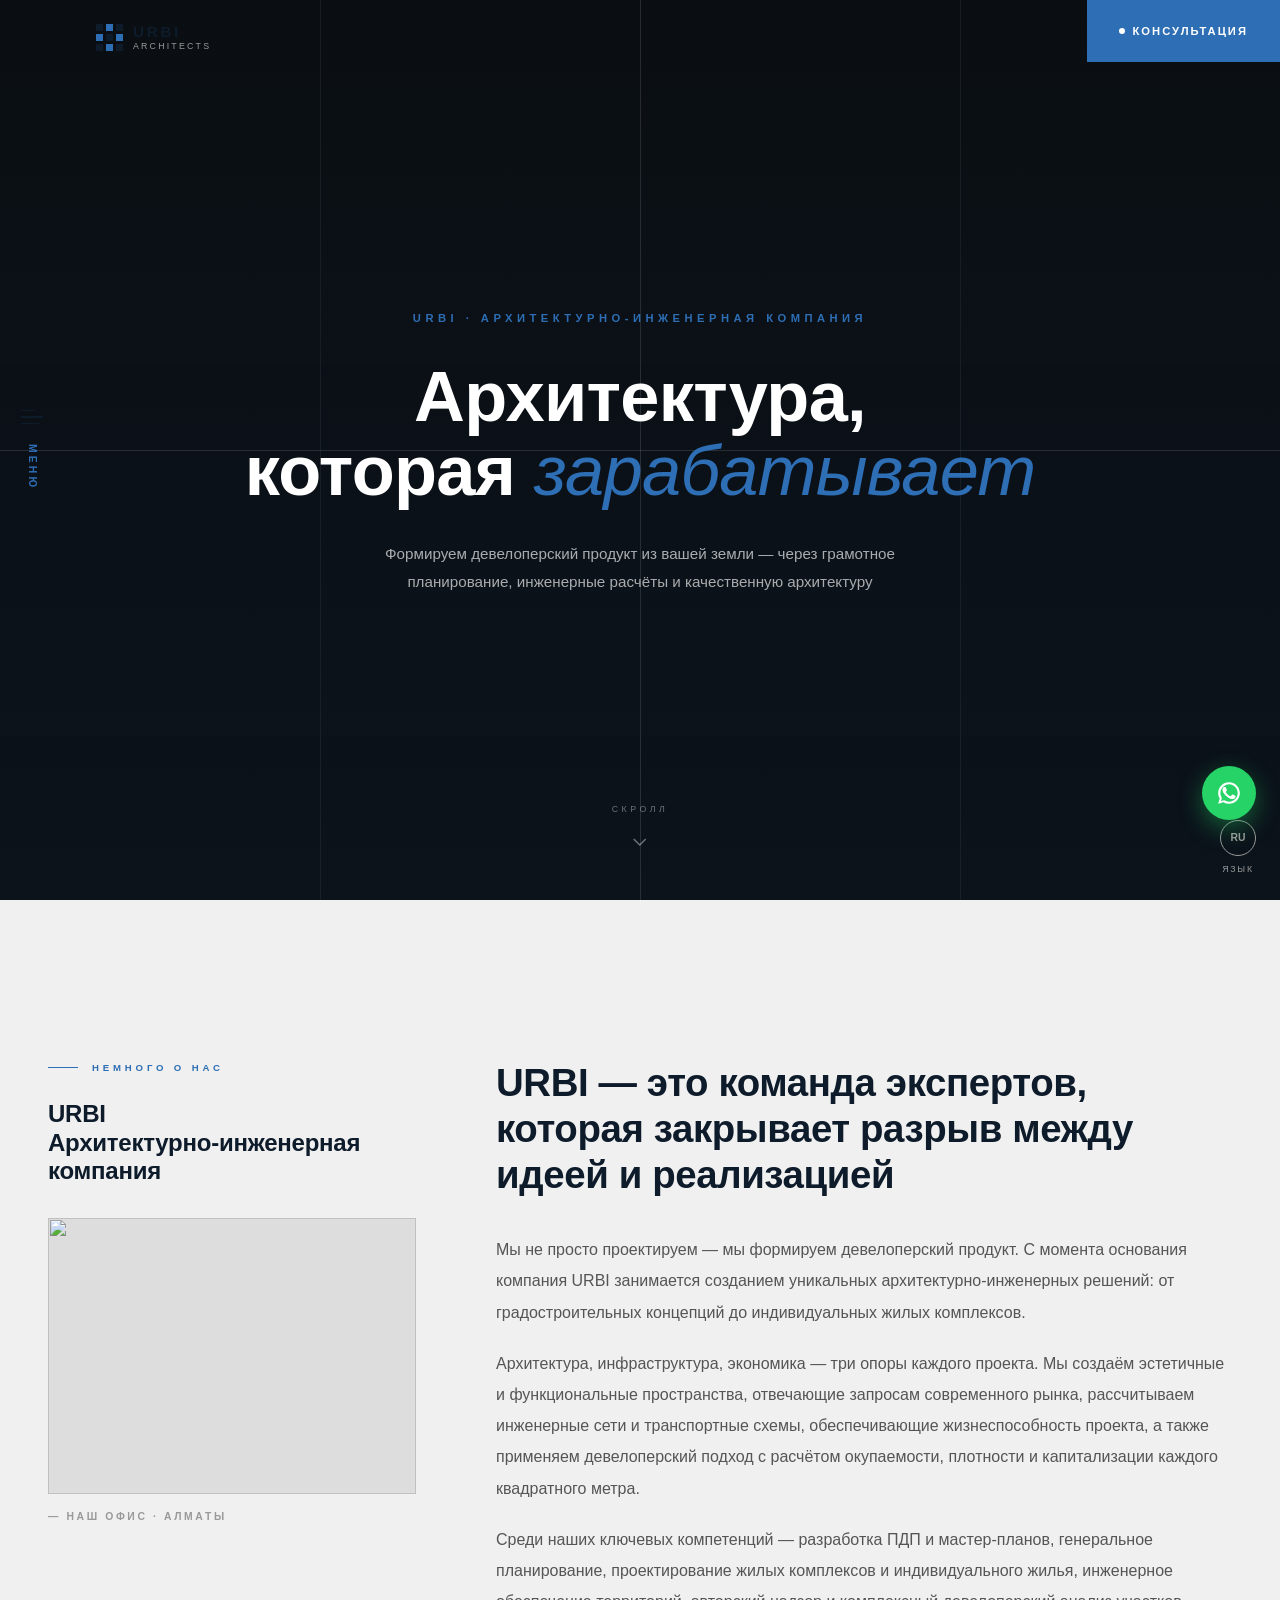
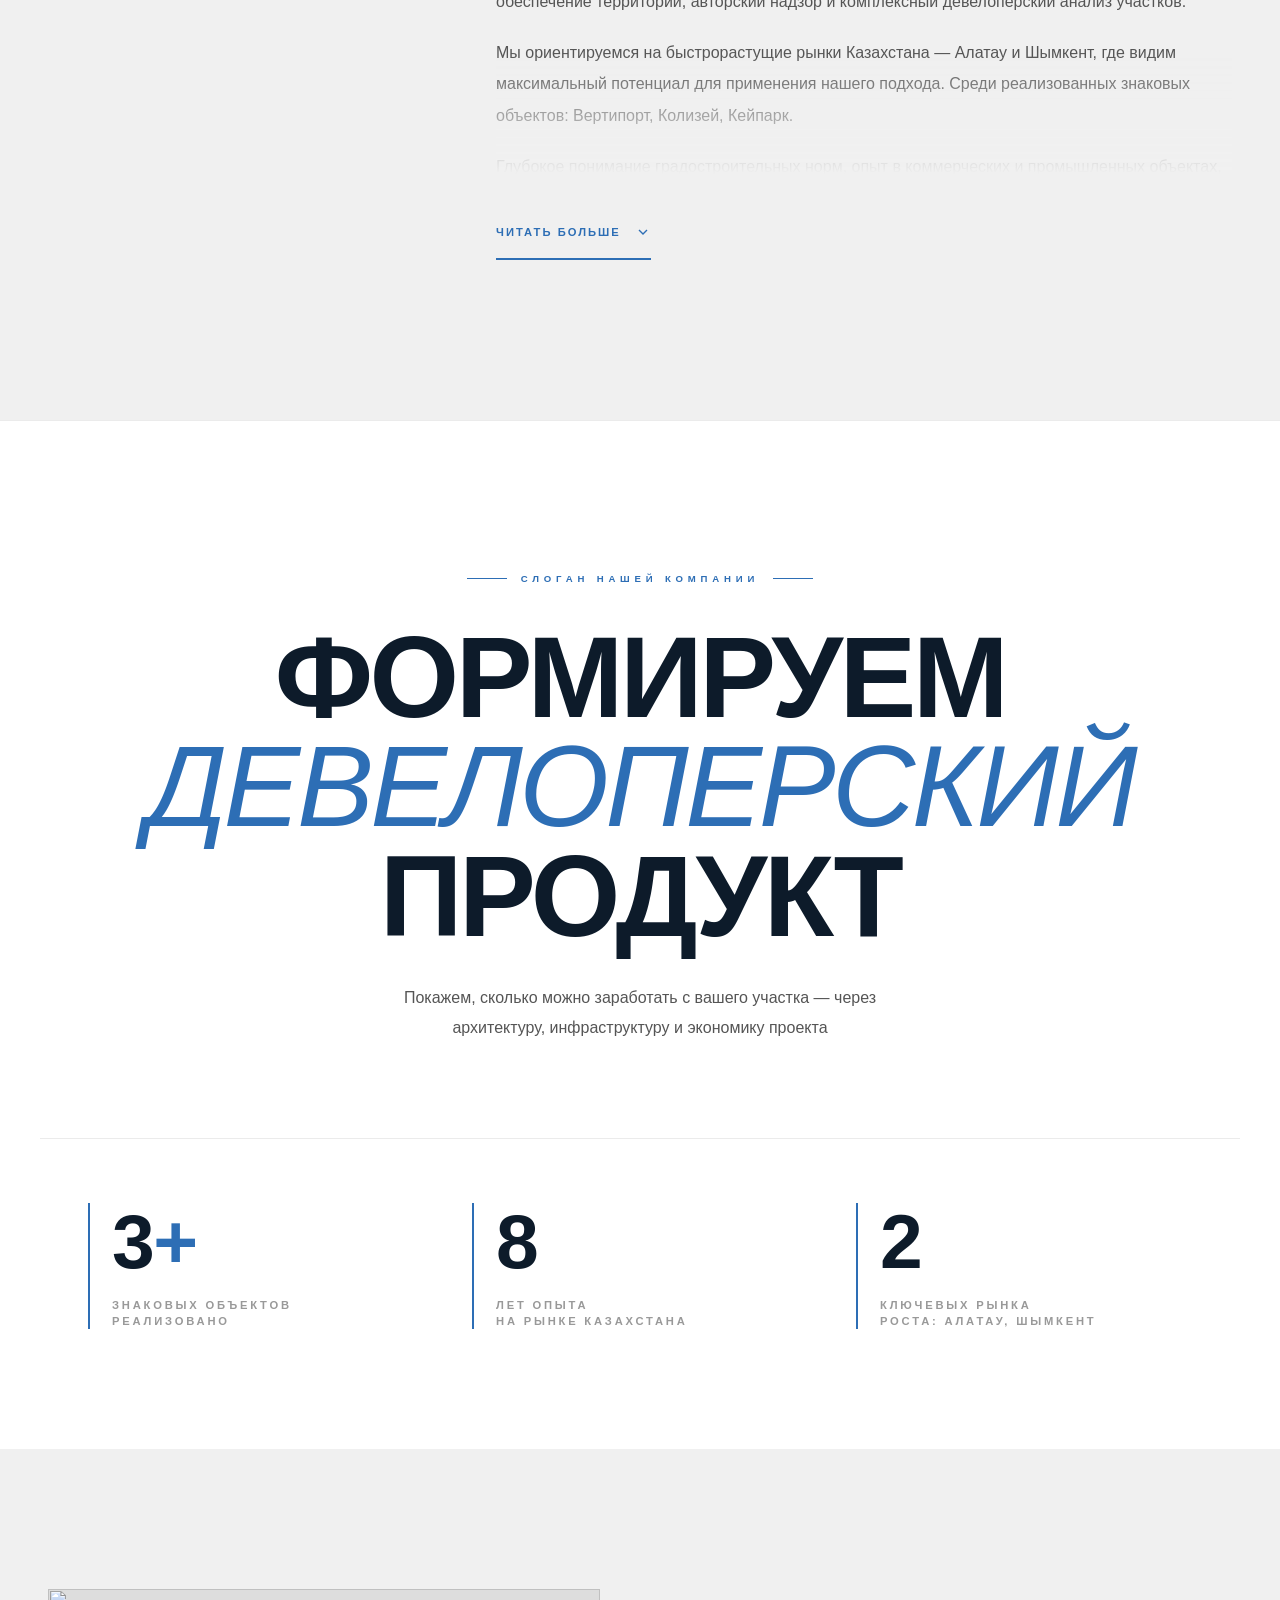
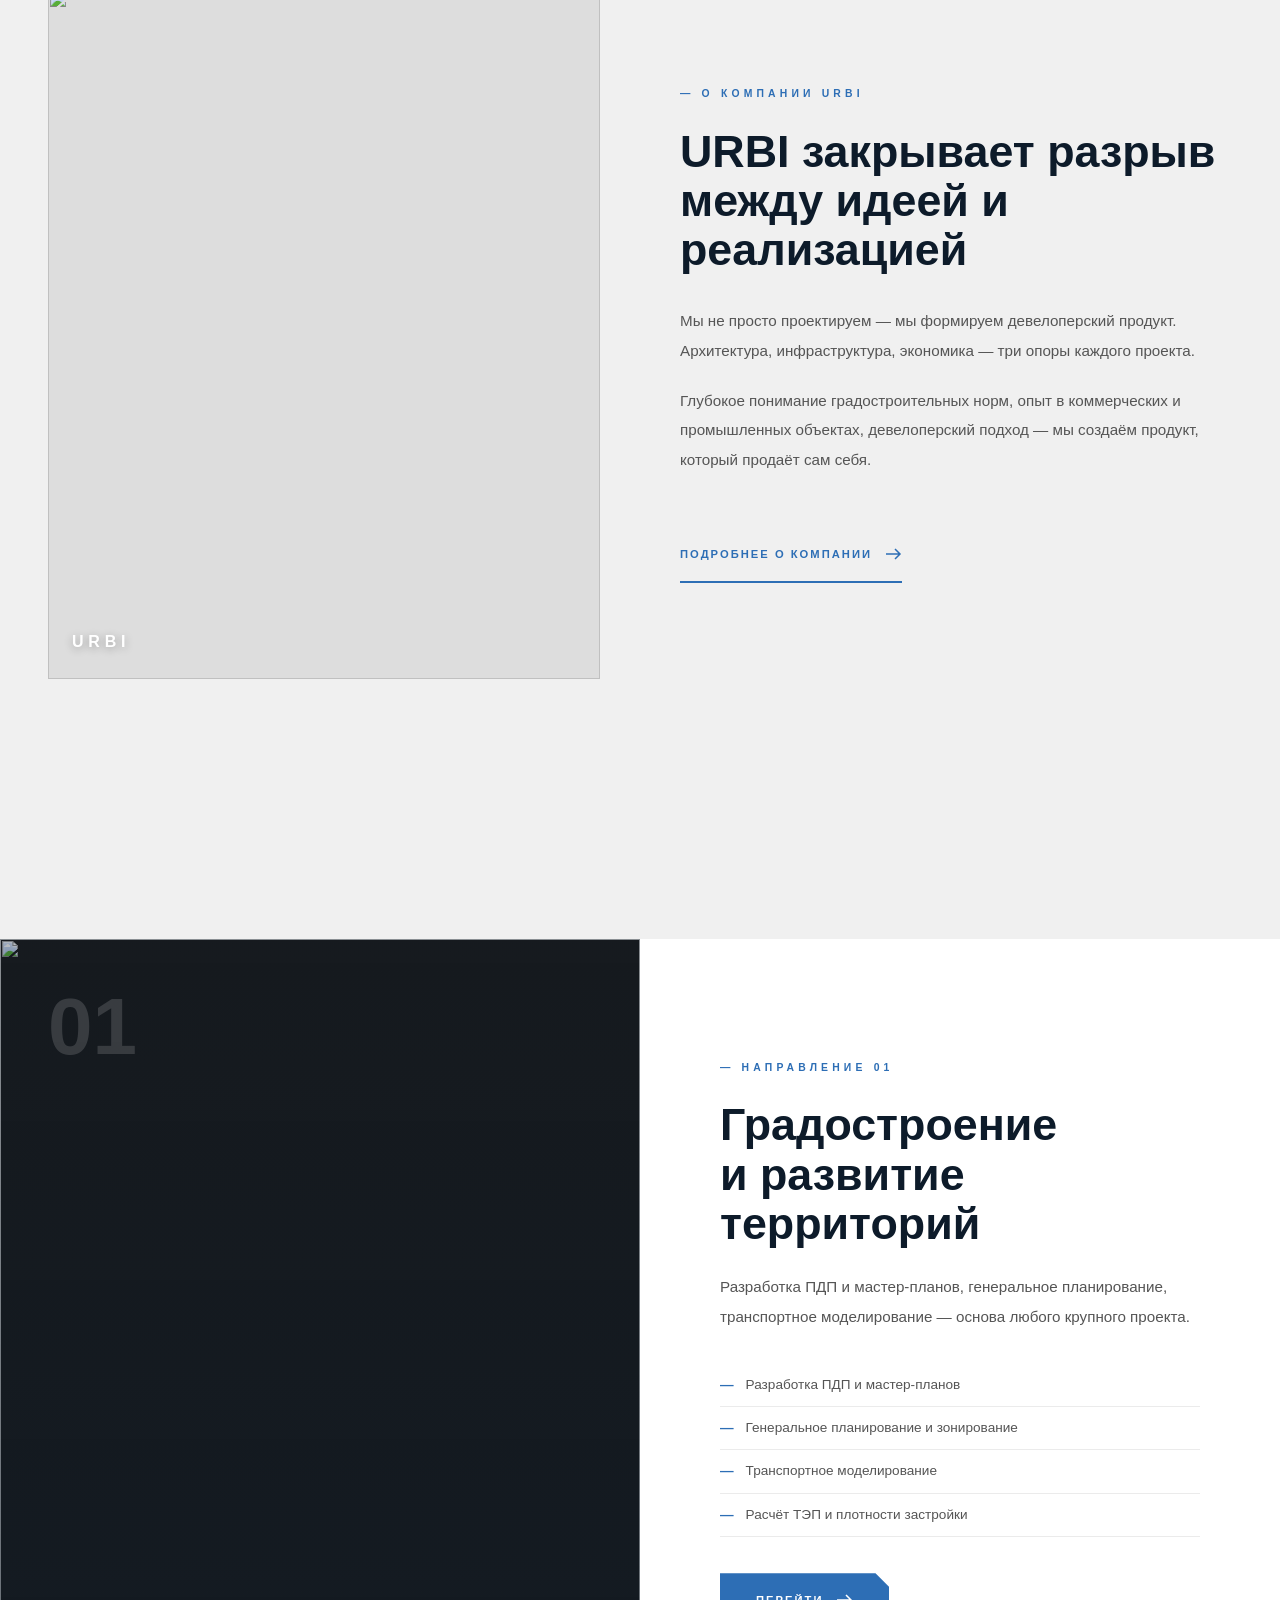
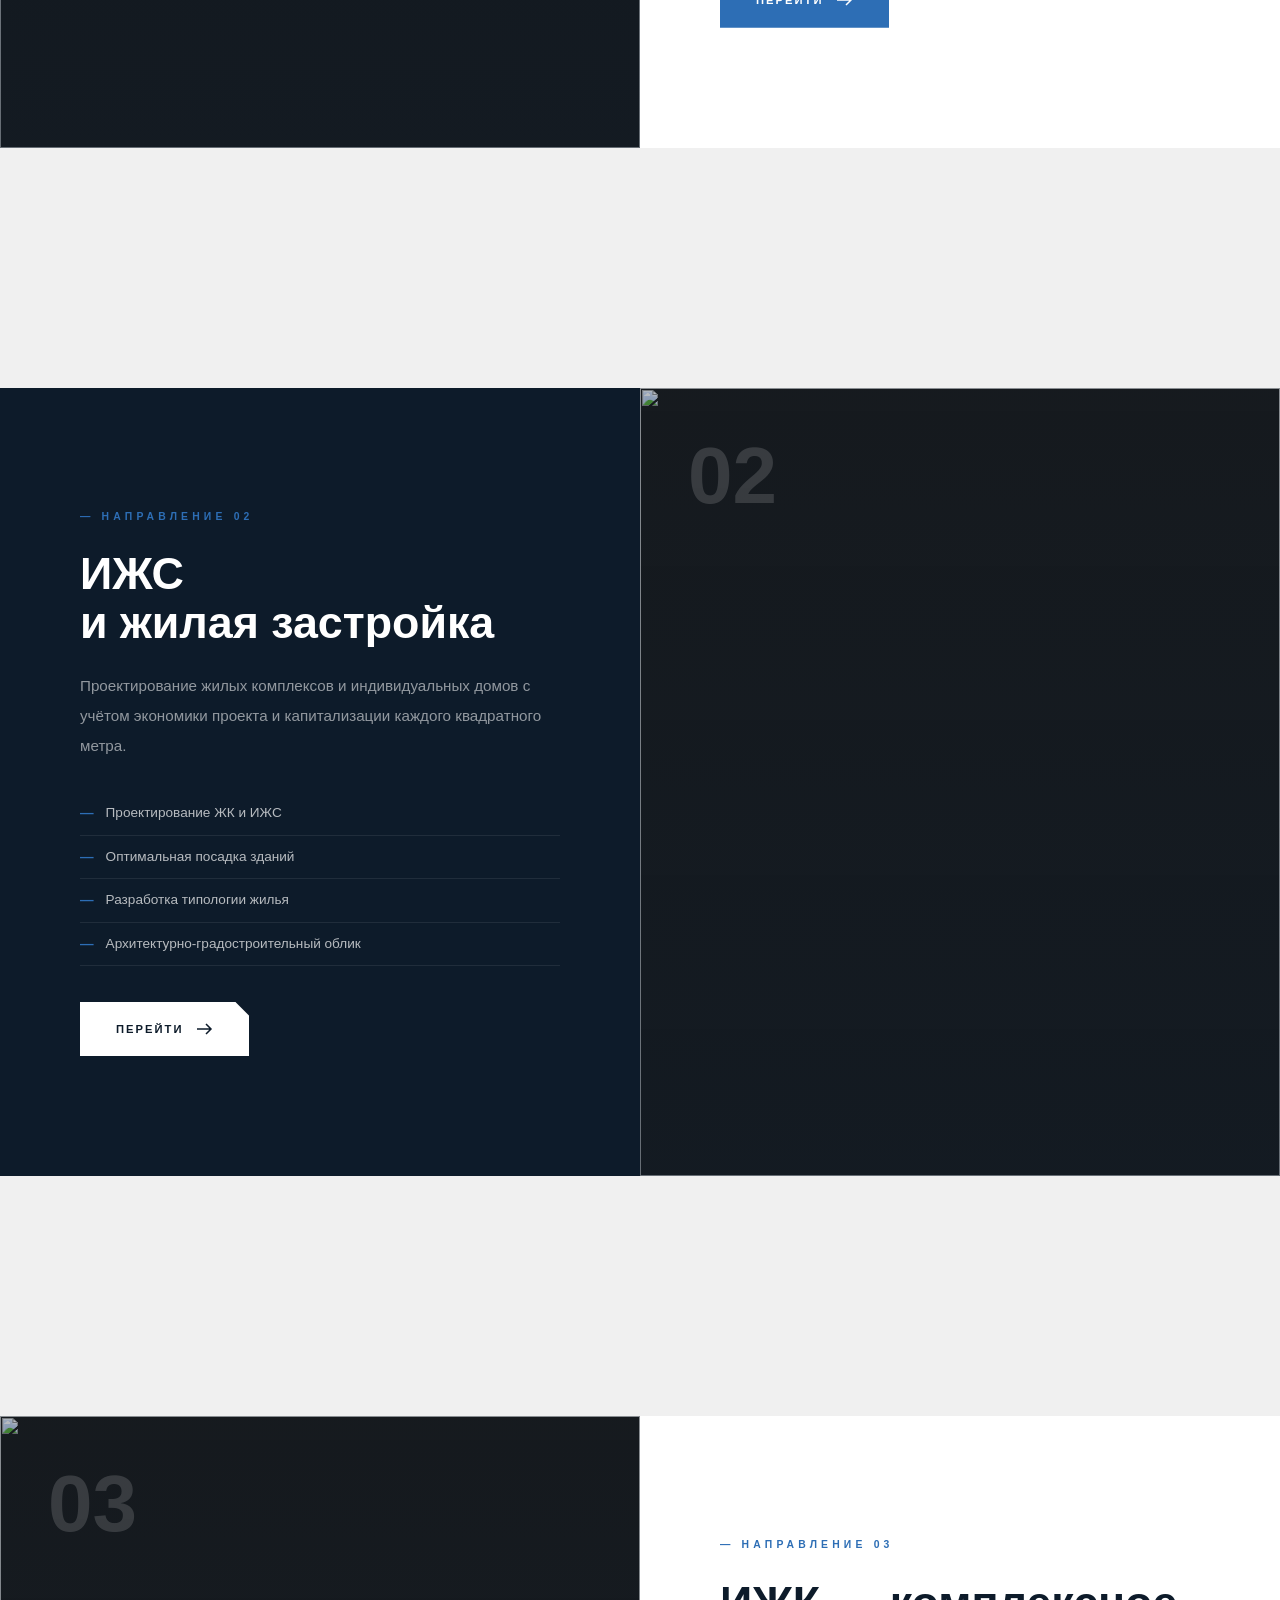
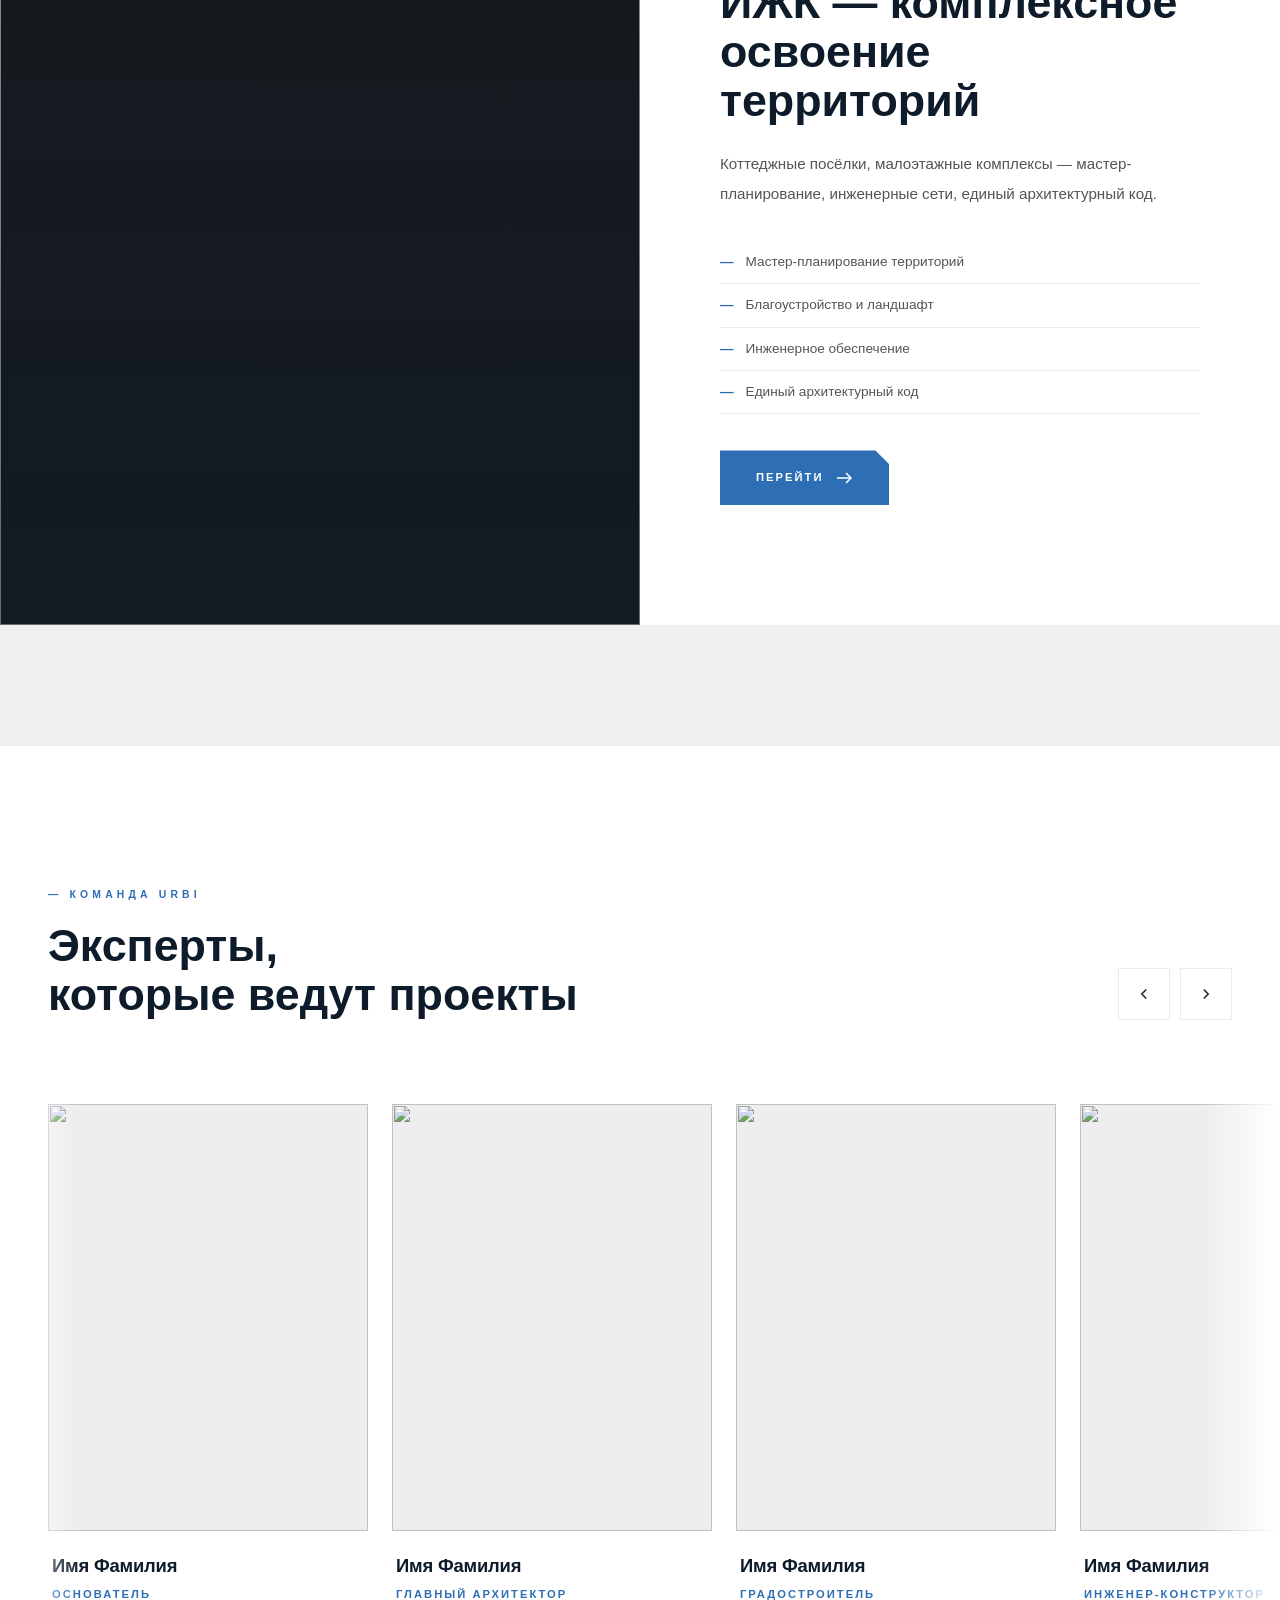
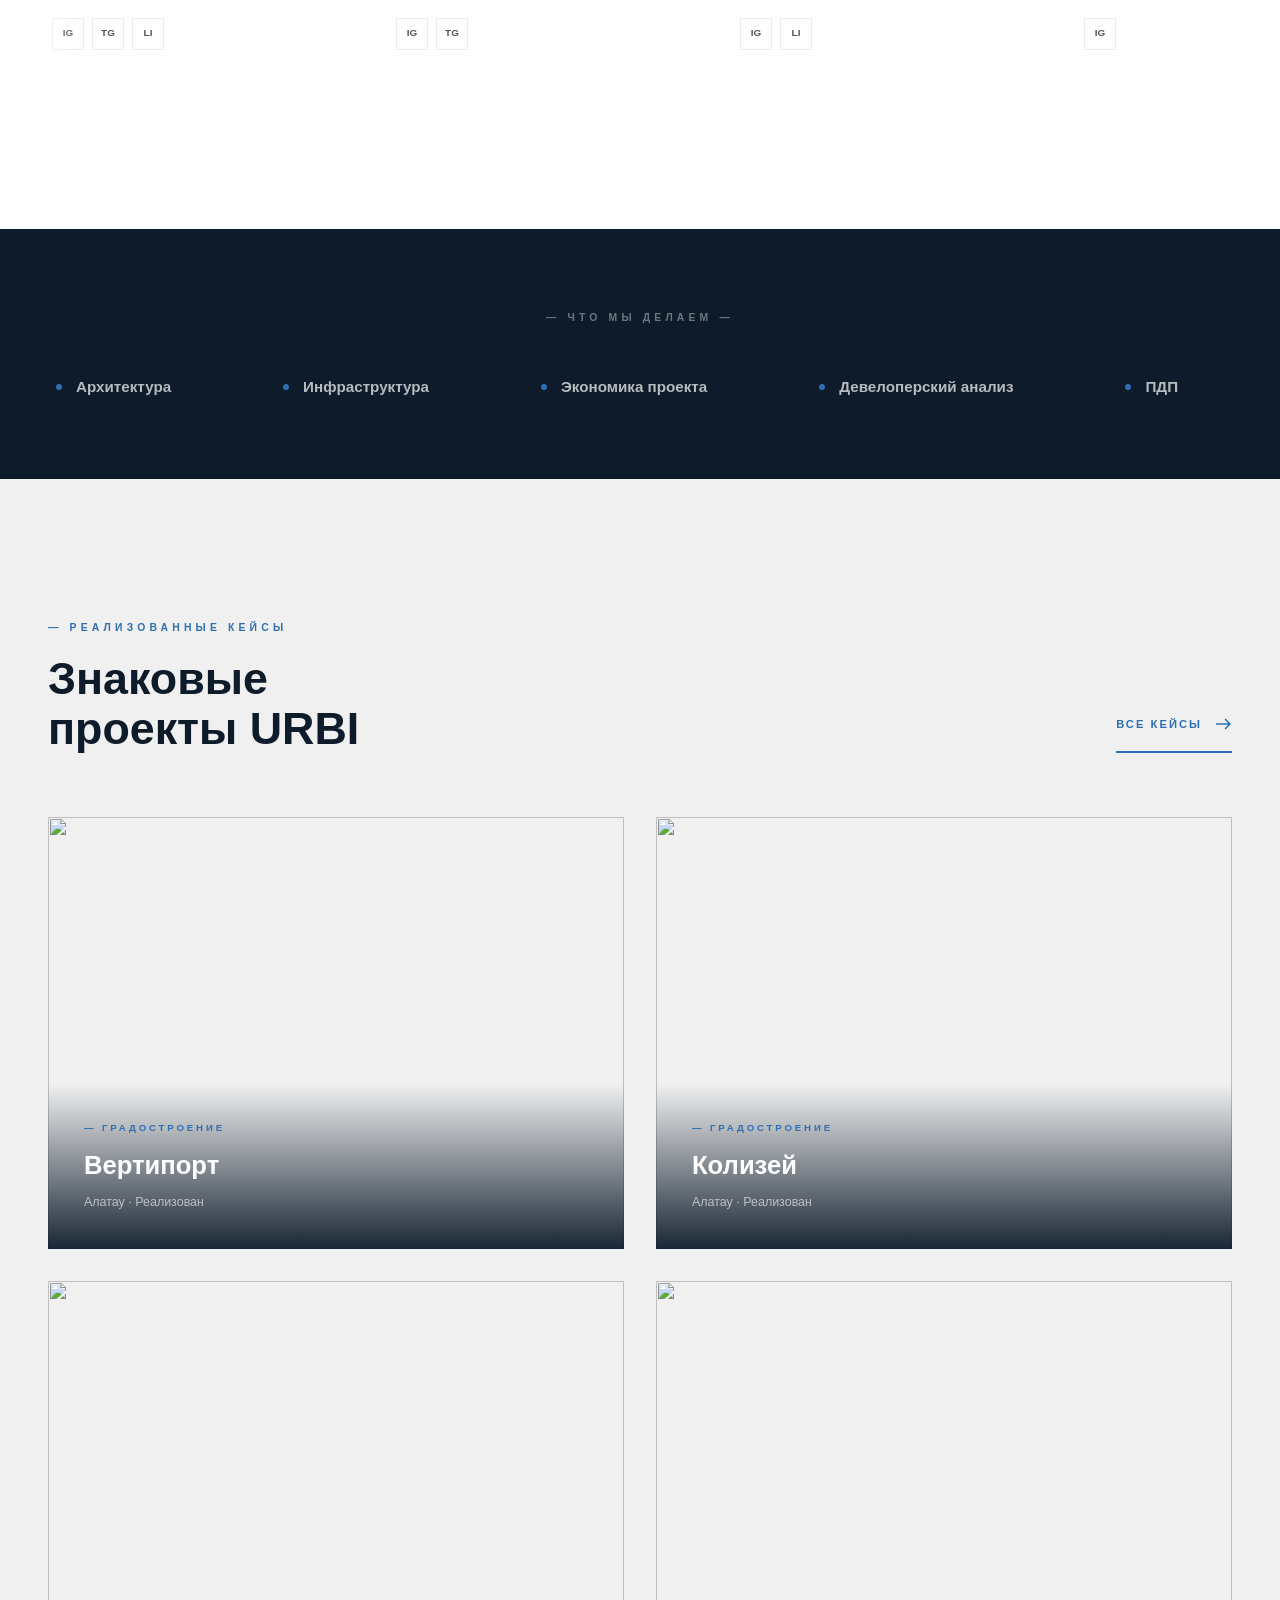
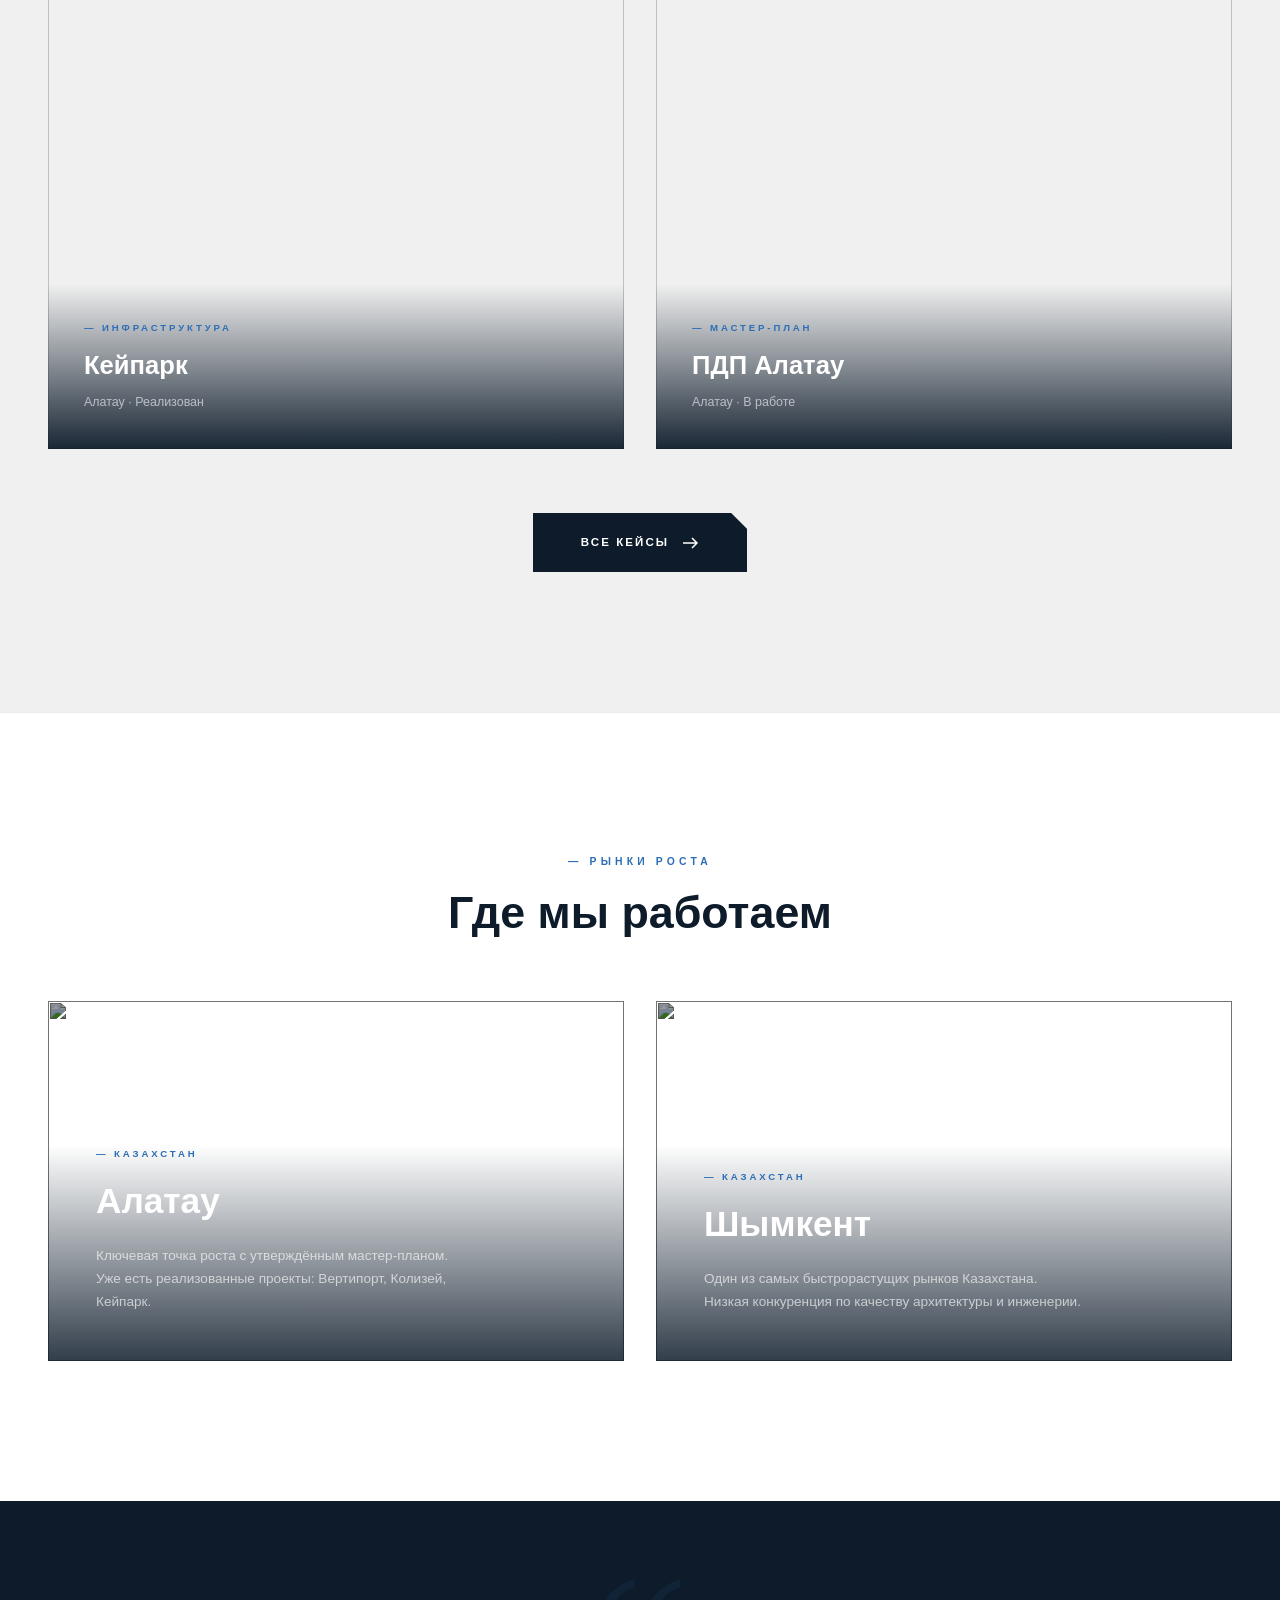
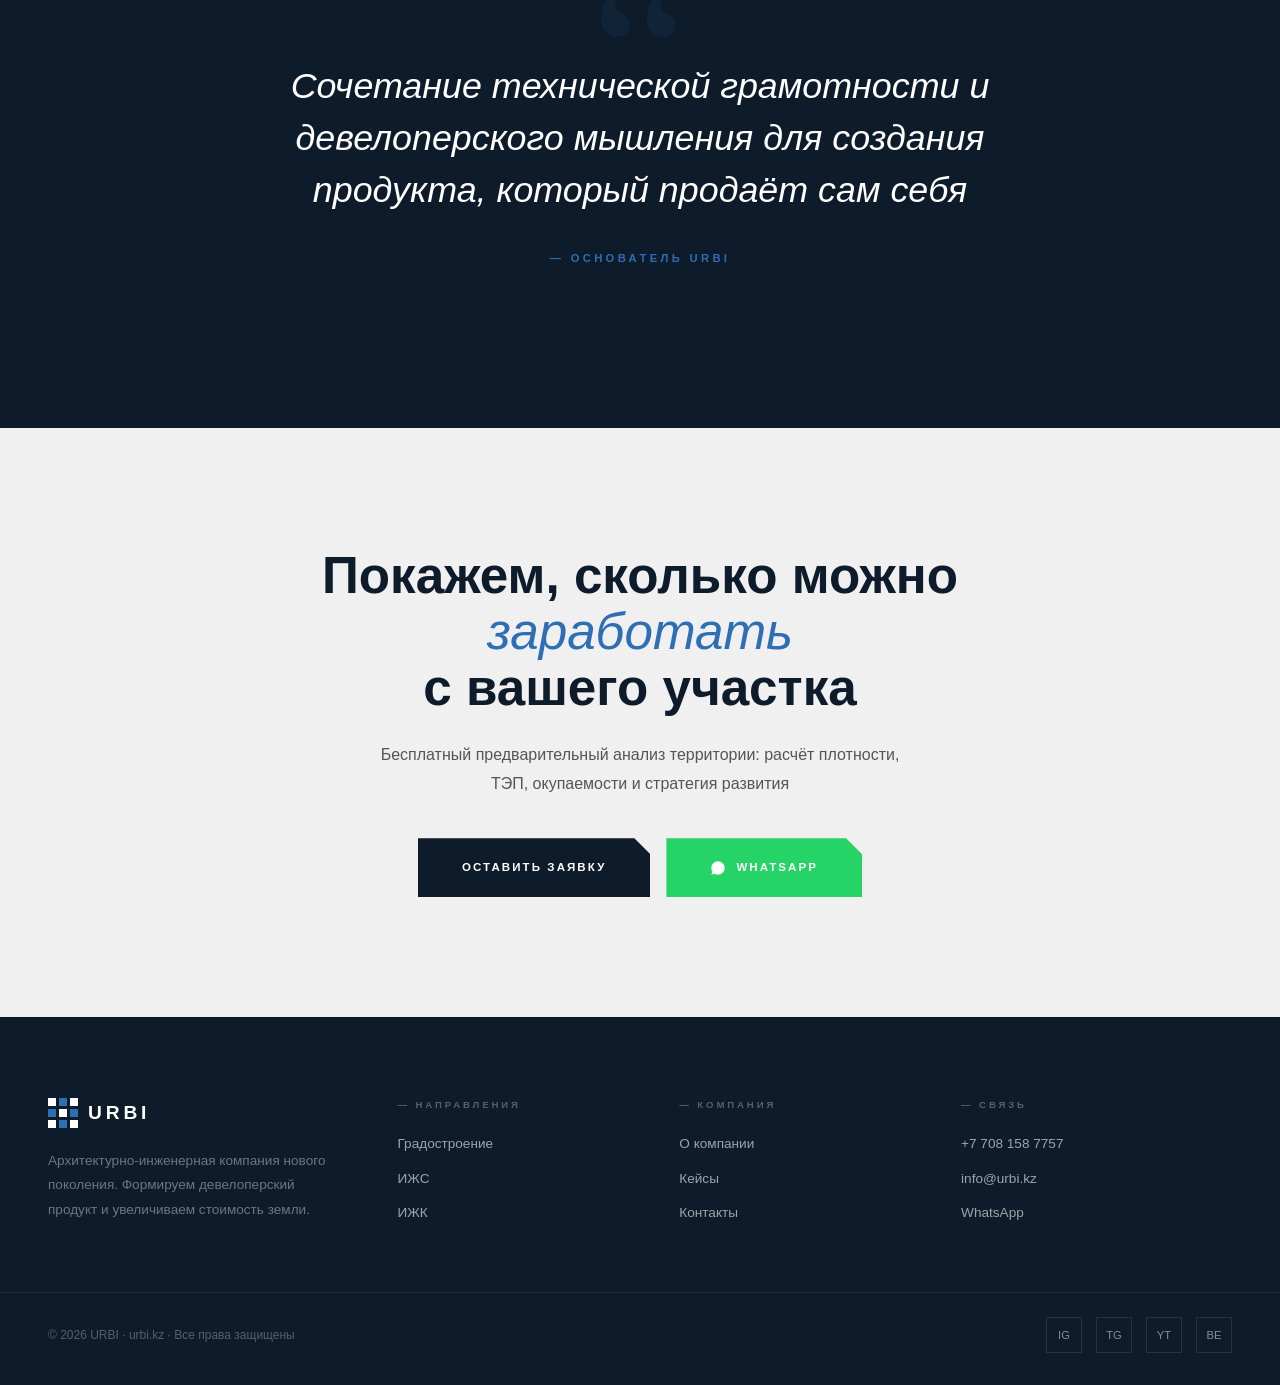
==== commit f361a920: "Rebuild blocks 2 & 3 in zrobim.kz style Block 2 — "Немного информации о нас": - Sticky left side wit" ====
--- a/index.html
+++ b/index.html
@@ -72,20 +72,46 @@
 @keyframes bounceY{0%,100%{transform:translateY(0)}50%{transform:translateY(8px)}}
 @keyframes zFade{to{opacity:1}}
 
-/* ===== SLOGAN SECTION (zrobim — "ВЫХОДЯ ЗА РАМКИ") ===== */
-.slogan-sec{padding:160px 0;text-align:center;background:#f0f0f0;position:relative}
-.slogan-eyebrow{font-size:.65rem;font-weight:700;letter-spacing:.4em;text-transform:uppercase;color:var(--text3);margin-bottom:36px}
-.slogan-h{font-size:clamp(3rem,8vw,7rem);font-weight:900;color:var(--navy);line-height:.95;letter-spacing:-.02em;text-transform:uppercase}
-.slogan-h em{font-style:italic;color:var(--blue);font-weight:400}
-.slogan-sub{margin-top:36px;font-size:.7rem;letter-spacing:.4em;text-transform:uppercase;color:var(--text3)}
-
-/* ===== STATS BIG NUMBERS (zrobim) ===== */
-.bignums{padding:120px 0;background:#fff;border-top:1px solid var(--border);border-bottom:1px solid var(--border)}
-.bignums-grid{max-width:1200px;margin:0 auto;padding:0 48px;display:grid;grid-template-columns:repeat(3,1fr);gap:0}
-.bn{text-align:center;padding:20px;border-right:1px solid var(--border)}
-.bn:last-child{border-right:none}
-.bn-num{font-size:clamp(3rem,5vw,4.5rem);font-weight:900;color:var(--blue);line-height:1}
-.bn-label{font-size:.7rem;font-weight:700;letter-spacing:.25em;text-transform:uppercase;color:var(--text2);margin-top:14px}
+/* ===== BLOCK 2 — "Немного информации о нас" (zrobim style) ===== */
+.info-z{padding:160px 0;background:#f0f0f0;position:relative}
+.info-z-grid{max-width:1340px;margin:0 auto;padding:0 48px;display:grid;grid-template-columns:1fr 2fr;gap:80px;align-items:start}
+.info-z-side{position:sticky;top:120px}
+.info-z-side-tag{font-size:.6rem;font-weight:700;letter-spacing:.4em;text-transform:uppercase;color:var(--blue);margin-bottom:24px;display:flex;align-items:center;gap:14px}
+.info-z-side-tag::before{content:'';width:30px;height:1px;background:var(--blue)}
+.info-z-side-h{font-size:1.5rem;font-weight:900;color:var(--navy);line-height:1.2;letter-spacing:-.01em}
+.info-z-side-pic{margin-top:32px;width:100%;aspect-ratio:4/3;overflow:hidden;background:#ddd}
+.info-z-side-pic img{width:100%;height:100%;object-fit:cover;transition:transform 1s var(--ease)}
+.info-z-side-pic:hover img{transform:scale(1.05)}
+.info-z-side-label{margin-top:14px;font-size:.65rem;letter-spacing:.25em;text-transform:uppercase;color:var(--text3);font-weight:600}
+
+.info-z-main{}
+.info-z-h{font-size:clamp(1.8rem,3vw,2.8rem);font-weight:900;color:var(--navy);line-height:1.2;margin-bottom:36px;letter-spacing:-.01em}
+.info-z-p{font-size:1rem;color:var(--text2);line-height:1.95;margin-bottom:20px}
+.info-z-text-collapsed{position:relative;max-height:540px;overflow:hidden;transition:max-height .8s var(--ease)}
+.info-z-text-collapsed::after{content:'';position:absolute;bottom:0;left:0;right:0;height:120px;background:linear-gradient(to bottom,transparent,#f0f0f0);transition:opacity .4s}
+.info-z-text-collapsed.expanded{max-height:3000px}
+.info-z-text-collapsed.expanded::after{opacity:0;pointer-events:none}
+.info-z-more{margin-top:32px;display:inline-flex;align-items:center;gap:14px;padding:18px 0;font-size:.7rem;font-weight:700;letter-spacing:.18em;text-transform:uppercase;color:var(--blue);border-bottom:2px solid var(--blue);cursor:pointer;transition:gap .3s;background:none;border-left:none;border-right:none;border-top:none;font-family:inherit}
+.info-z-more:hover{gap:24px}
+.info-z-more svg{transition:transform .4s}
+.info-z-more.expanded svg{transform:rotate(180deg)}
+
+/* ===== BLOCK 3 — Big slogan + counters (zrobim "ВЫХОДЯ ЗА РАМКИ") ===== */
+.slogan-z{padding:140px 0 120px;background:#fff;text-align:center;border-top:1px solid var(--border);position:relative}
+.slogan-z-eyebrow{font-size:.6rem;font-weight:700;letter-spacing:.5em;text-transform:uppercase;color:var(--blue);margin-bottom:36px;display:inline-flex;align-items:center;gap:14px}
+.slogan-z-eyebrow::before,.slogan-z-eyebrow::after{content:'';width:40px;height:1px;background:var(--blue)}
+.slogan-z-h{font-size:clamp(3rem,9vw,8rem);font-weight:900;color:var(--navy);line-height:.95;letter-spacing:-.03em;text-transform:uppercase;margin-bottom:24px}
+.slogan-z-h em{font-style:italic;color:var(--blue);font-weight:400}
+.slogan-z-sub{font-size:1rem;color:var(--text2);max-width:560px;margin:32px auto 0;line-height:1.85}
+
+/* Counters row inside slogan section */
+.slogan-z-counters{margin-top:96px;padding-top:64px;border-top:1px solid var(--border);max-width:1200px;margin-left:auto;margin-right:auto;padding-left:48px;padding-right:48px;display:grid;grid-template-columns:repeat(3,1fr);gap:48px}
+.szc{text-align:left;position:relative;padding-left:24px}
+.szc::before{content:'';position:absolute;left:0;top:0;bottom:0;width:2px;background:var(--blue);transition:height .3s}
+.szc:hover::before{background:var(--navy)}
+.szc-num{font-size:clamp(3rem,6vw,5rem);font-weight:900;color:var(--navy);line-height:1;letter-spacing:-.02em}
+.szc-num em{color:var(--blue);font-style:normal}
+.szc-label{font-size:.7rem;font-weight:700;letter-spacing:.25em;text-transform:uppercase;color:var(--text3);margin-top:18px;line-height:1.4}
 
 /* ===== ABOUT BLOCK 50/50 (zrobim style) ===== */
 .about-z{padding:140px 0;background:#f0f0f0}
@@ -262,12 +288,16 @@
   .dir-z-content{padding:64px 32px}
   .proj-z-grid,.markets-z-grid{grid-template-columns:1fr}
   .footer-z-grid{grid-template-columns:1fr 1fr;gap:40px}
-  .bignums-grid{grid-template-columns:1fr;gap:32px}
-  .bn{border-right:none;border-bottom:1px solid var(--border);padding-bottom:32px}
-  .bn:last-child{border-bottom:none;padding-bottom:0}
+  .info-z-grid{grid-template-columns:1fr;gap:48px}
+  .info-z-side{position:static}
+  .slogan-z-counters{grid-template-columns:1fr;gap:32px}
 }
 @media(max-width:768px){
   .top-logo{left:20px}.top-logo-text{font-size:.85rem}
+  .info-z{padding:80px 0}
+  .info-z-grid{padding:0 20px}
+  .slogan-z{padding:80px 0}
+  .slogan-z-counters{padding-left:20px;padding-right:20px;margin-top:64px}
   .side-menu{width:48px}
   .consult-corner{padding:14px 18px;font-size:.6rem}
   .consult-corner::before{display:none}
@@ -345,25 +375,65 @@
     <h1 class="hero-z-h1">Архитектура,<br>которая <em>зарабатывает</em></h1>
     <p class="hero-z-sub">Формируем девелоперский продукт из вашей земли — через грамотное планирование, инженерные расчёты и качественную архитектуру</p>
   </div>
-  <div class="hero-z-arrow" onclick="document.querySelector('.slogan-sec').scrollIntoView({behavior:'smooth'})">
+  <div class="hero-z-arrow" onclick="document.querySelector('.info-z').scrollIntoView({behavior:'smooth'})">
     <span>Скролл</span>
     <svg width="22" height="22" fill="none"><path d="M5 9l6 6 6-6" stroke="rgba(255,255,255,.4)" stroke-width="1.5"/></svg>
   </div>
 </section>
 
-<!-- ===== SLOGAN — full screen statement ===== -->
-<section class="slogan-sec">
-  <div class="slogan-eyebrow">— Слоган компании —</div>
-  <h2 class="slogan-h">Формируем<br><em>девелоперский</em><br>продукт</h2>
-  <div class="slogan-sub">URBI · 2026</div>
-</section>
-
-<!-- ===== BIG NUMBERS ===== -->
-<section class="bignums">
-  <div class="bignums-grid">
-    <div class="bn"><div class="bn-num">3+</div><div class="bn-label">Реализованных<br>знаковых объекта</div></div>
-    <div class="bn"><div class="bn-num">8</div><div class="bn-label">Лет<br>опыта на рынке</div></div>
-    <div class="bn"><div class="bn-num">2</div><div class="bn-label">Ключевых<br>рынка роста</div></div>
+<!-- ===== BLOCK 2 — "Немного информации о нас" (zrobim style) ===== -->
+<section class="info-z" id="about-intro">
+  <div class="info-z-grid">
+
+    <!-- Left side — sticky title + photo -->
+    <div class="info-z-side">
+      <div class="info-z-side-tag">Немного о нас</div>
+      <h2 class="info-z-side-h">URBI<br>Архитектурно-инженерная<br>компания</h2>
+      <div class="info-z-side-pic"><img src="https://images.unsplash.com/photo-1486406146926-c627a92ad1ab?w=800&q=80" alt=""></div>
+      <div class="info-z-side-label">— Наш офис · Алматы</div>
+    </div>
+
+    <!-- Right side — text + read more -->
+    <div class="info-z-main">
+      <h3 class="info-z-h">URBI — это команда экспертов, которая закрывает разрыв между идеей и реализацией</h3>
+
+      <div class="info-z-text-collapsed" id="infoText">
+        <p class="info-z-p">Мы не просто проектируем — мы формируем девелоперский продукт. С момента основания компания URBI занимается созданием уникальных архитектурно-инженерных решений: от градостроительных концепций до индивидуальных жилых комплексов.</p>
+        <p class="info-z-p">Архитектура, инфраструктура, экономика — три опоры каждого проекта. Мы создаём эстетичные и функциональные пространства, отвечающие запросам современного рынка, рассчитываем инженерные сети и транспортные схемы, обеспечивающие жизнеспособность проекта, а также применяем девелоперский подход с расчётом окупаемости, плотности и капитализации каждого квадратного метра.</p>
+        <p class="info-z-p">Среди наших ключевых компетенций — разработка ПДП и мастер-планов, генеральное планирование, проектирование жилых комплексов и индивидуального жилья, инженерное обеспечение территорий, авторский надзор и комплексный девелоперский анализ участков.</p>
+        <p class="info-z-p">Мы ориентируемся на быстрорастущие рынки Казахстана — Алатау и Шымкент, где видим максимальный потенциал для применения нашего подхода. Среди реализованных знаковых объектов: Вертипорт, Колизей, Кейпарк.</p>
+        <p class="info-z-p">Глубокое понимание градостроительных норм, опыт в коммерческих и промышленных объектах, сочетание технической грамотности и девелоперского мышления — всё это позволяет нам создавать продукт, который продаёт сам себя.</p>
+        <p class="info-z-p">URBI — это партнёр, который видит участок земли как ресурс с конкретным экономическим потенциалом. Мы не рисуем картинки — мы строим стратегию развития территории.</p>
+      </div>
+
+      <button class="info-z-more" id="infoMore">
+        <span>Читать больше</span>
+        <svg width="16" height="16" viewBox="0 0 24 24" fill="none"><path d="M6 9l6 6 6-6" stroke="currentColor" stroke-width="2"/></svg>
+      </button>
+    </div>
+
+  </div>
+</section>
+
+<!-- ===== BLOCK 3 — Big slogan + counters (zrobim "ВЫХОДЯ ЗА РАМКИ") ===== -->
+<section class="slogan-z">
+  <div class="slogan-z-eyebrow">слоган нашей компании</div>
+  <h2 class="slogan-z-h">Формируем<br><em>девелоперский</em><br>продукт</h2>
+  <p class="slogan-z-sub">Покажем, сколько можно заработать с вашего участка — через архитектуру, инфраструктуру и экономику проекта</p>
+
+  <div class="slogan-z-counters">
+    <div class="szc">
+      <div class="szc-num" data-target="3">0<em>+</em></div>
+      <div class="szc-label">Знаковых объектов<br>реализовано</div>
+    </div>
+    <div class="szc">
+      <div class="szc-num" data-target="8">0</div>
+      <div class="szc-label">Лет опыта<br>на рынке Казахстана</div>
+    </div>
+    <div class="szc">
+      <div class="szc-num" data-target="2">0</div>
+      <div class="szc-label">Ключевых рынка<br>роста: Алатау, Шымкент</div>
+    </div>
   </div>
 </section>
 
@@ -741,6 +811,46 @@
 const obs=new IntersectionObserver(es=>es.forEach(e=>{if(e.isIntersecting)e.target.classList.add('vis')}),{threshold:.1,rootMargin:'0px 0px -30px 0px'});
 document.querySelectorAll('.rv').forEach(el=>obs.observe(el));
 
+// "Читать больше" toggle (block 2)
+(function(){
+  const btn = document.getElementById('infoMore');
+  const txt = document.getElementById('infoText');
+  if (!btn || !txt) return;
+  btn.addEventListener('click', ()=>{
+    const expanded = txt.classList.toggle('expanded');
+    btn.classList.toggle('expanded', expanded);
+    btn.querySelector('span').textContent = expanded ? 'Свернуть' : 'Читать больше';
+  });
+})();
+
+// Counters (block 3) — animate on scroll-in
+(function(){
+  const counters = document.querySelectorAll('.szc-num[data-target]');
+  if (!counters.length) return;
+  const co = new IntersectionObserver(entries=>{
+    entries.forEach(en=>{
+      if (!en.isIntersecting) return;
+      const el = en.target;
+      const target = +el.dataset.target;
+      // Save the suffix html (e.g. "<em>+</em>")
+      const suffix = el.querySelector('em') ? el.querySelector('em').outerHTML : '';
+      let cur = 0;
+      const step = Math.max(1, target / 30);
+      const timer = setInterval(()=>{
+        cur += step;
+        if (cur >= target){
+          el.innerHTML = target + suffix;
+          clearInterval(timer);
+        } else {
+          el.innerHTML = Math.floor(cur) + suffix;
+        }
+      }, 50);
+      co.unobserve(el);
+    });
+  }, {threshold:.5});
+  counters.forEach(el=>co.observe(el));
+})();
+
 /* ===== TEAM CYCLOTRON — drag-to-scroll + buttons ===== */
 (function(){
   const track = document.getElementById('teamTrack');
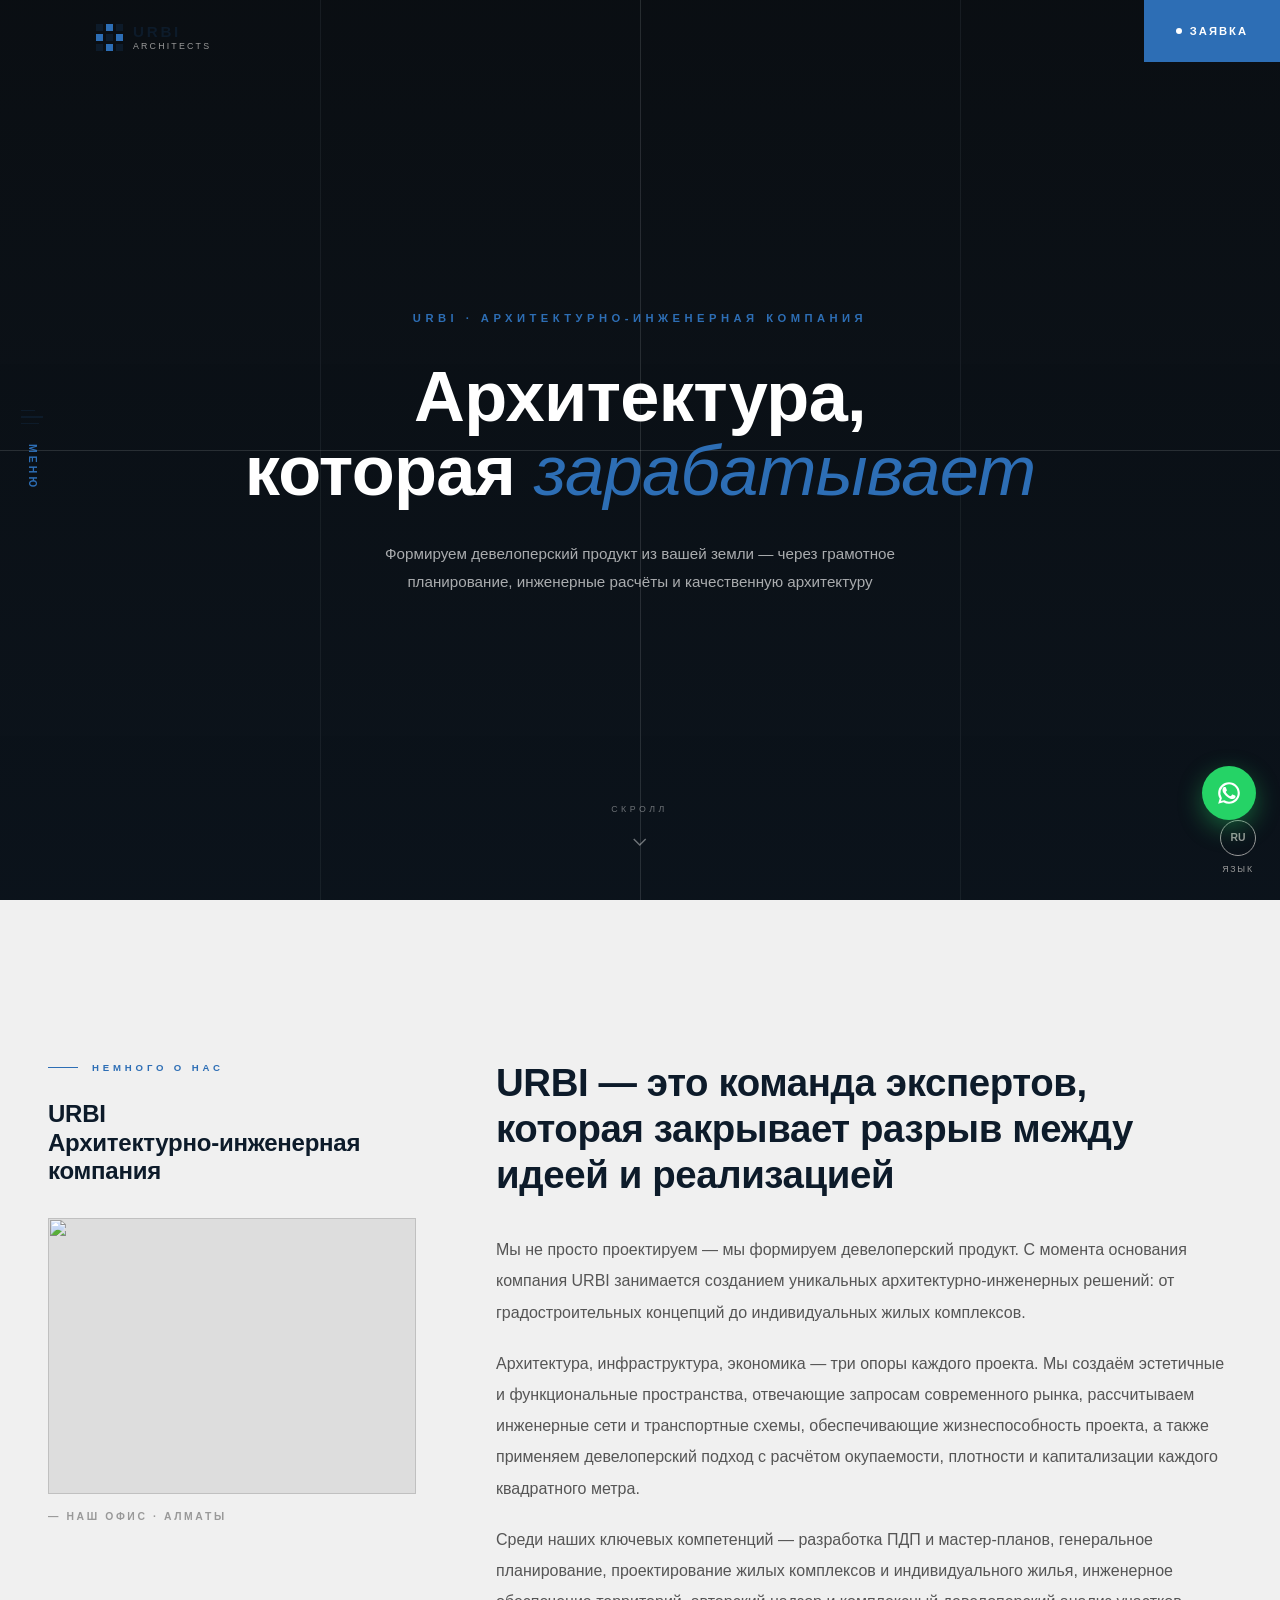
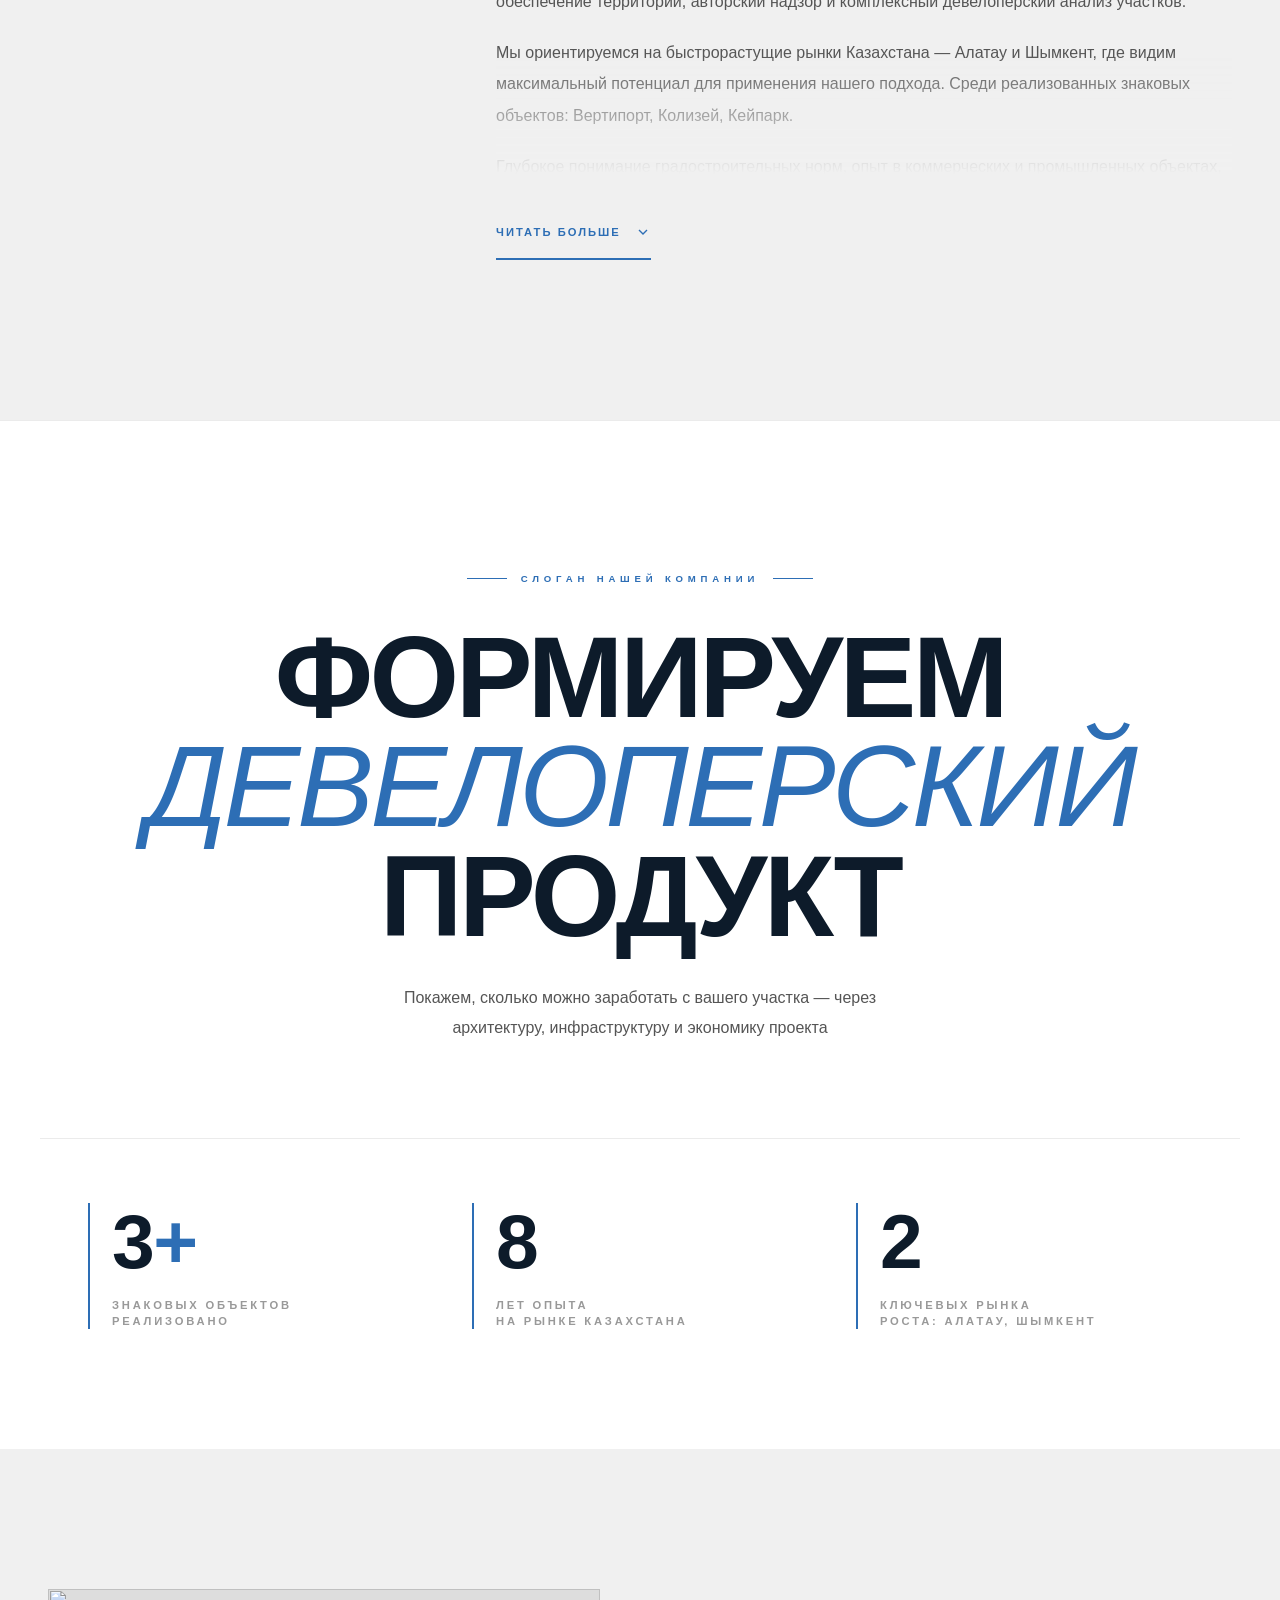
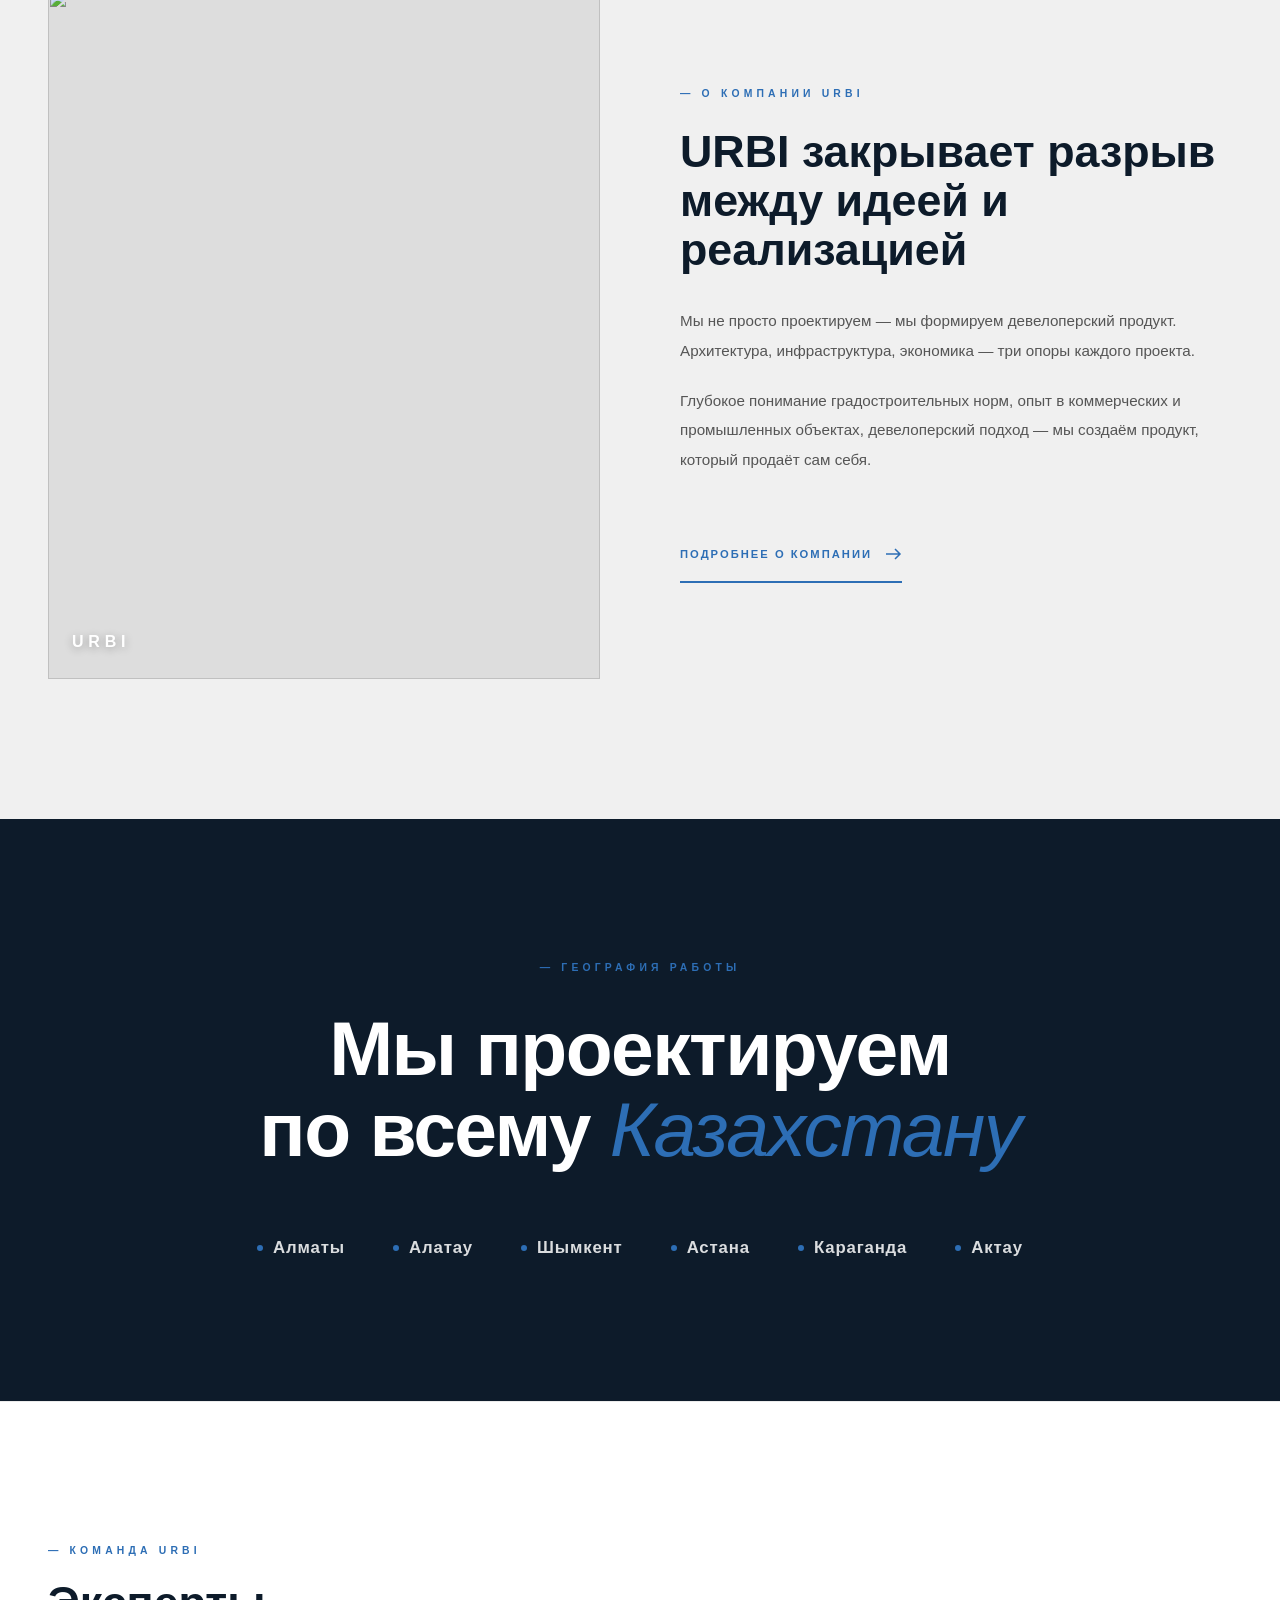
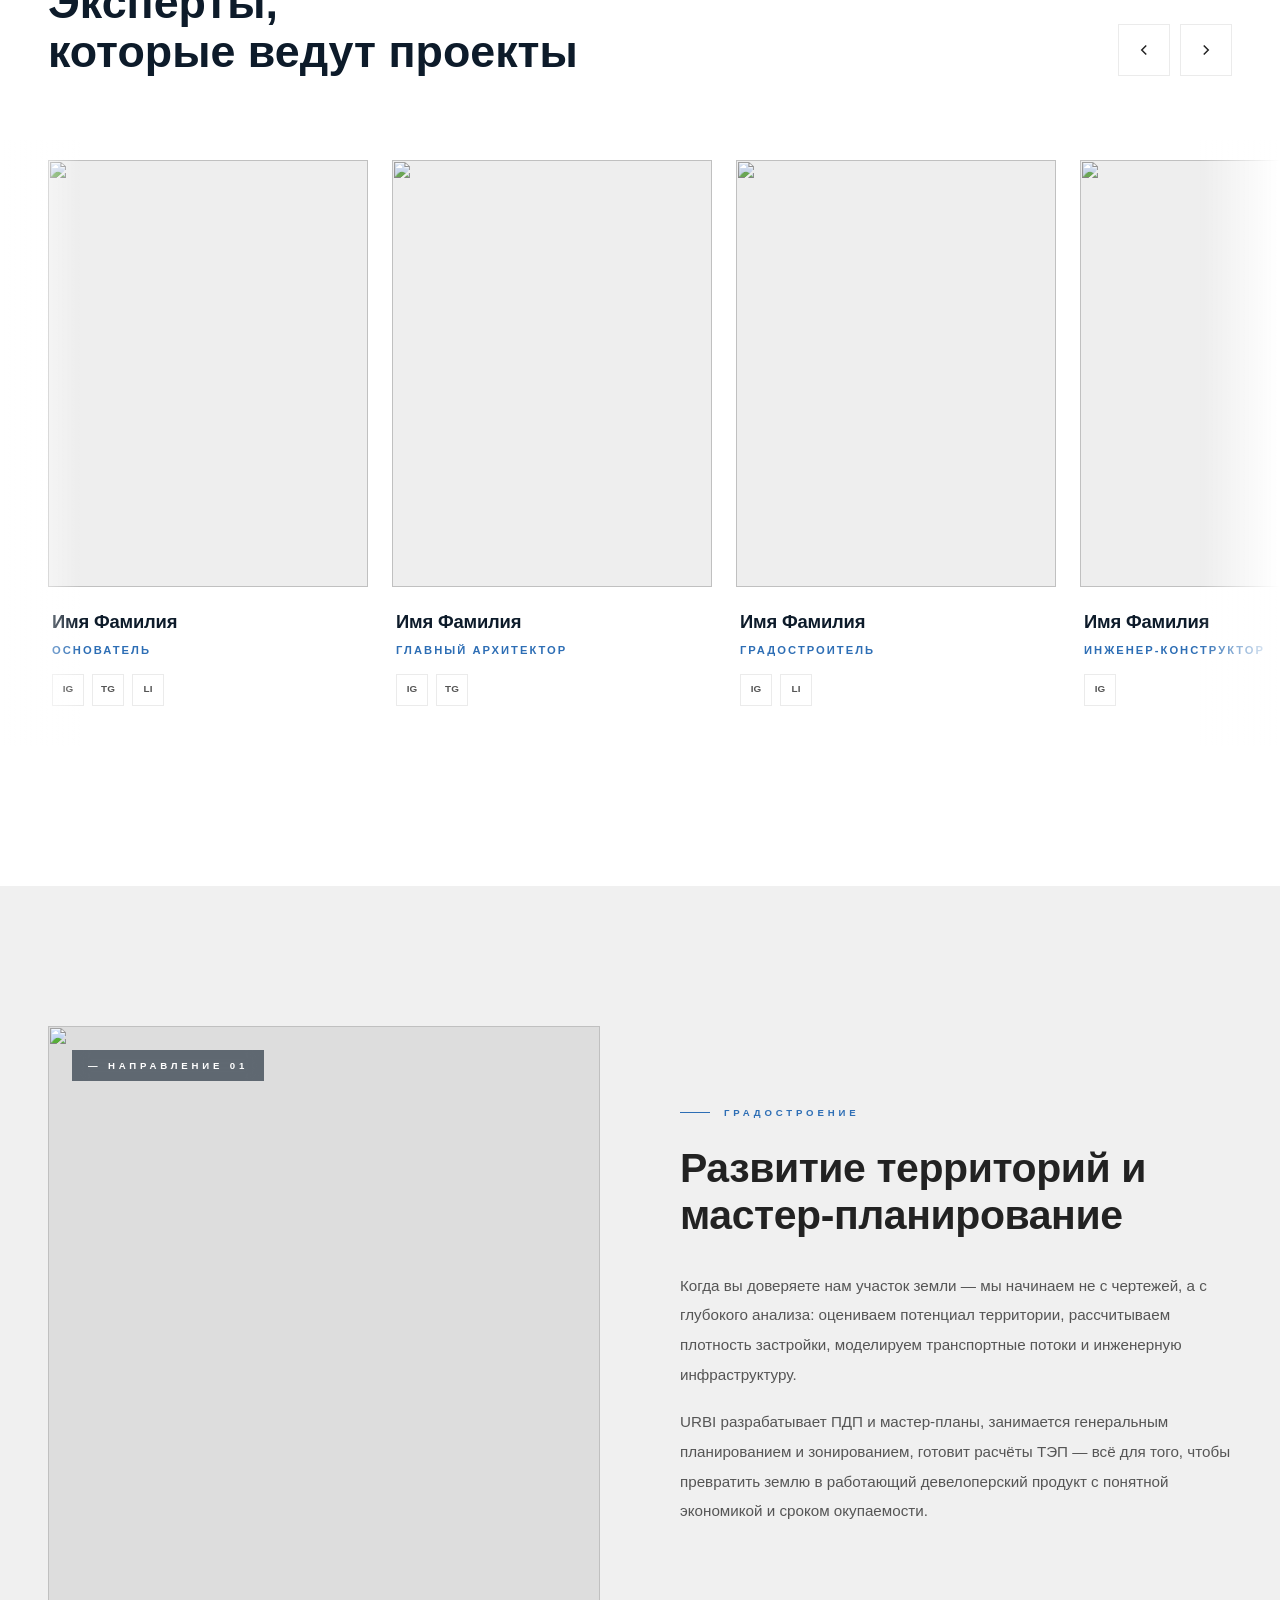
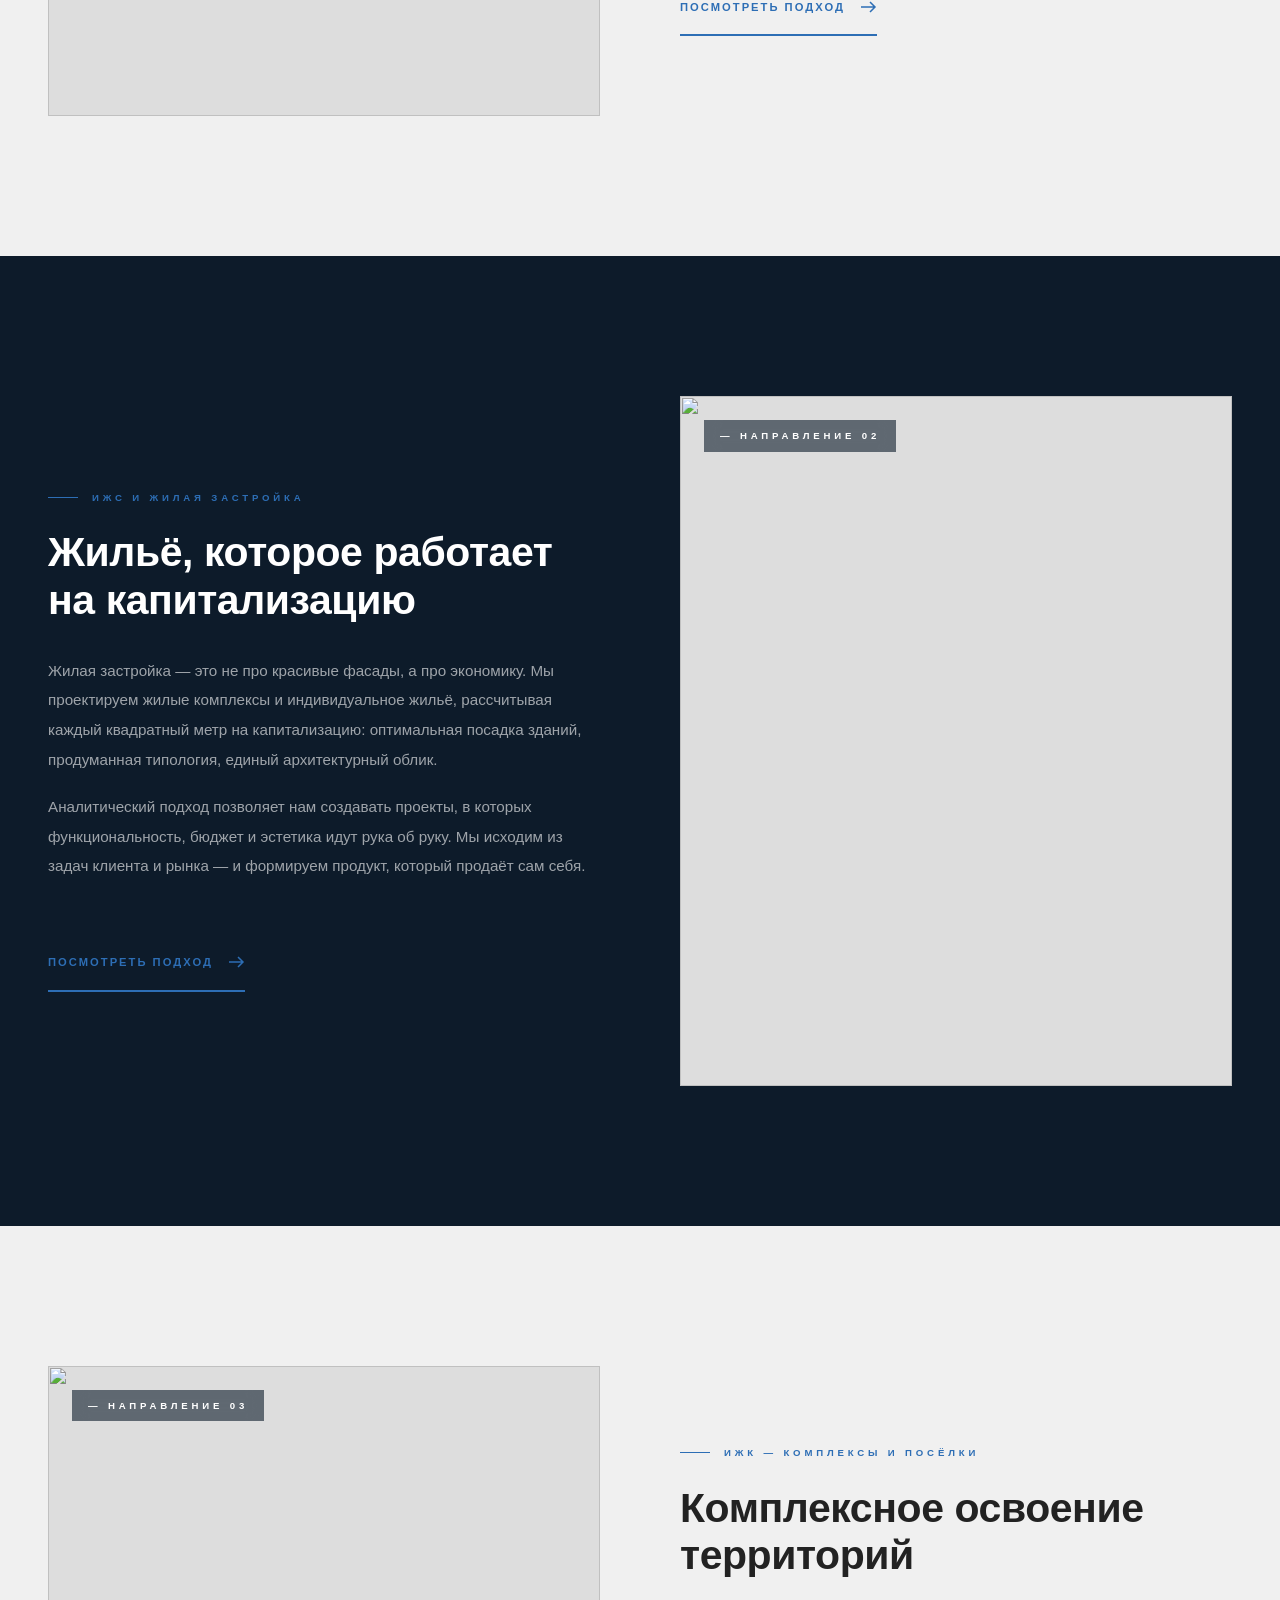
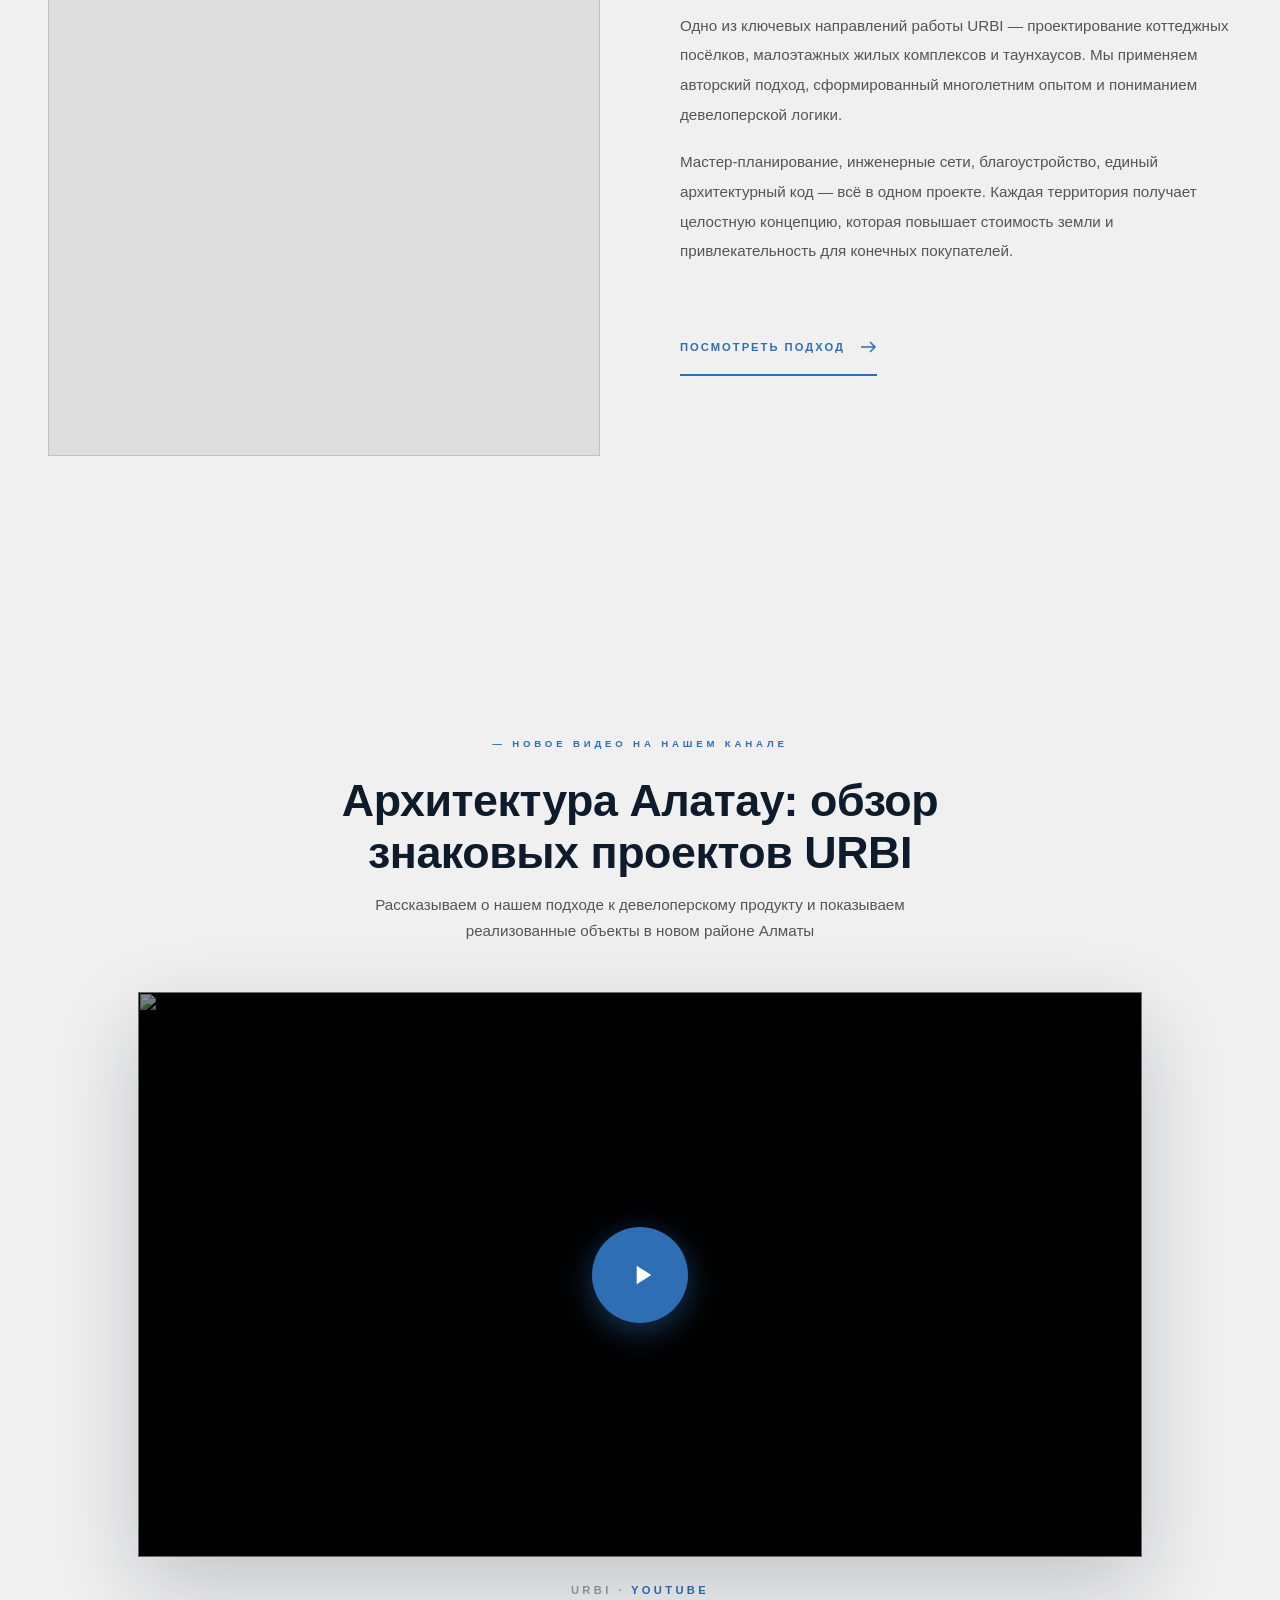
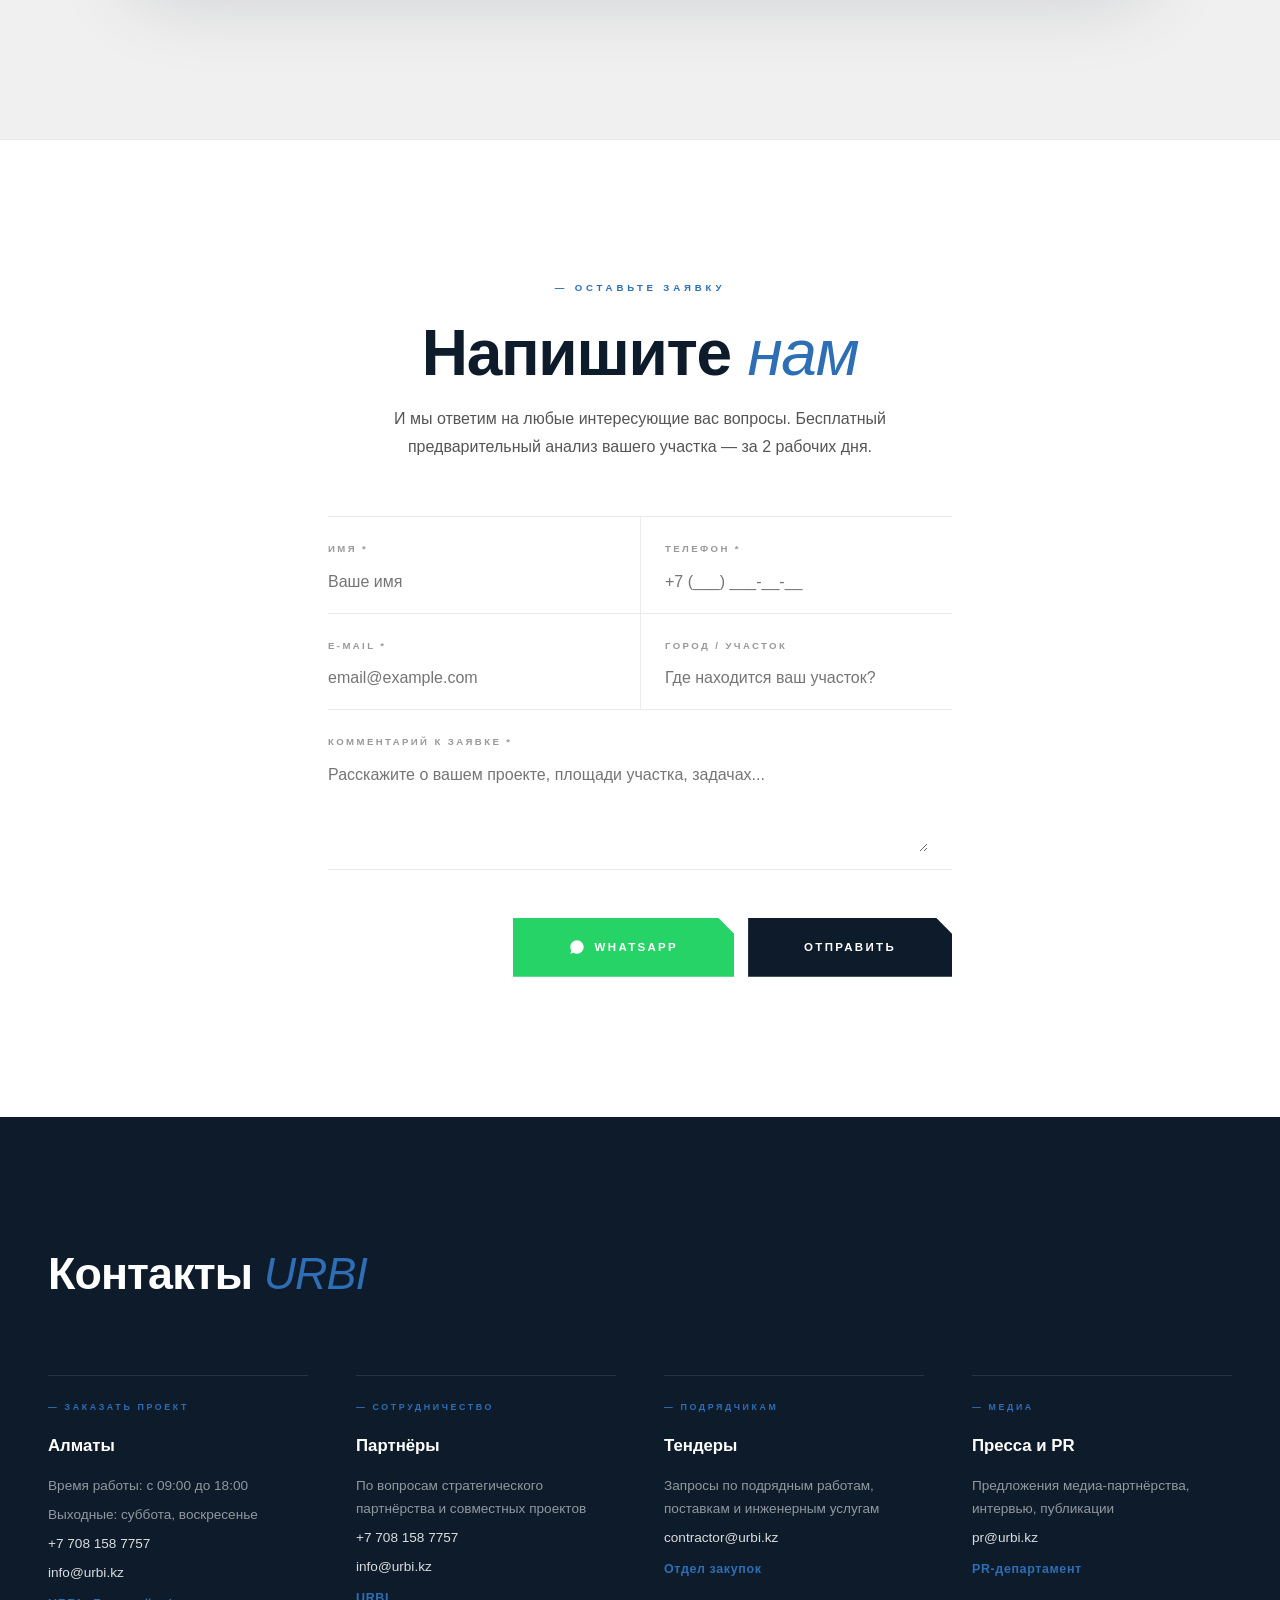
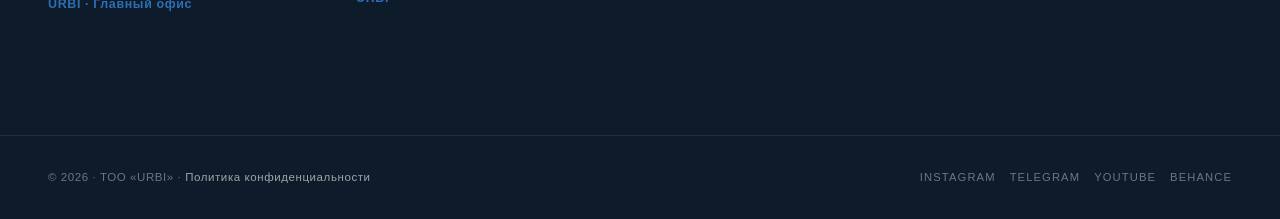
==== commit 586fabb1: "Rebuild bottom-half of homepage in full zrobim.kz style - Geography block: 'Мы проектируем по всему " ====
--- a/index.html
+++ b/index.html
@@ -152,6 +152,101 @@
 .dir-z.dark .dir-z-cta{background:#fff;color:var(--navy)}
 .dir-z.dark .dir-z-cta:hover{background:var(--blue);color:#fff}
 
+/* ===== "МЫ ПРОЕКТИРУЕМ ПО ВСЕМУ КАЗАХСТАНУ" (zrobim world block) ===== */
+.world-z{position:relative;padding:140px 0;background:var(--navy);color:#fff;overflow:hidden;text-align:center}
+.world-z::before{content:'';position:absolute;inset:0;background:url('https://images.unsplash.com/photo-1604357209793-fca5dca89f97?w=1920&q=80') center/cover;opacity:.12;filter:grayscale(1)}
+.world-z-content{position:relative;z-index:2;max-width:1100px;margin:0 auto;padding:0 48px}
+.world-z-tag{font-size:.65rem;font-weight:700;letter-spacing:.4em;text-transform:uppercase;color:var(--blue);margin-bottom:32px}
+.world-z-h{font-size:clamp(2.5rem,6vw,5rem);font-weight:900;line-height:1.05;margin-bottom:48px;letter-spacing:-.02em}
+.world-z-h em{font-style:italic;color:var(--blue);font-weight:400}
+.world-z-cities{display:flex;justify-content:center;gap:48px;flex-wrap:wrap;margin-top:64px}
+.wzc{position:relative;cursor:default}
+.wzc-name{font-size:1.05rem;font-weight:700;letter-spacing:.05em;color:rgba(255,255,255,.85);transition:color .3s}
+.wzc-dot{display:inline-block;width:6px;height:6px;background:var(--blue);border-radius:50%;margin-right:10px;animation:pulse 2s infinite;vertical-align:middle}
+.wzc:hover .wzc-name{color:var(--blue)}
+
+/* ===== SERVICE BLOCK 50/50 (zrobim "Проектирование частных домов") ===== */
+.svc-z{padding:140px 0;background:#f0f0f0}
+.svc-z.dark{background:var(--navy);color:#fff}
+.svc-z-grid{max-width:1340px;margin:0 auto;padding:0 48px;display:grid;grid-template-columns:1fr 1fr;gap:80px;align-items:center}
+.svc-z.flip .svc-z-grid{direction:rtl}
+.svc-z.flip .svc-z-grid > *{direction:ltr}
+.svc-z-img{aspect-ratio:4/5;overflow:hidden;background:#ddd;position:relative}
+.svc-z-img img{width:100%;height:100%;object-fit:cover;transition:transform 1.2s var(--ease)}
+.svc-z-img:hover img{transform:scale(1.06)}
+.svc-z-img-num{position:absolute;top:24px;left:24px;font-size:.6rem;font-weight:700;letter-spacing:.4em;color:#fff;text-transform:uppercase;padding:8px 16px;background:rgba(13,27,42,.6);backdrop-filter:blur(8px)}
+.svc-z-text{padding:20px 0}
+.svc-z-tag{font-size:.6rem;font-weight:700;letter-spacing:.4em;text-transform:uppercase;color:var(--blue);margin-bottom:24px;display:flex;align-items:center;gap:14px}
+.svc-z-tag::before{content:'';width:30px;height:1px;background:var(--blue)}
+.svc-z-h{font-size:clamp(1.8rem,3.2vw,2.6rem);font-weight:900;line-height:1.15;margin-bottom:32px;letter-spacing:-.01em}
+.svc-z-p{font-size:.95rem;line-height:1.95;margin-bottom:18px;color:var(--text2)}
+.svc-z.dark .svc-z-p{color:rgba(255,255,255,.6)}
+.svc-z-cta{margin-top:36px;display:inline-flex;align-items:center;gap:14px;padding:18px 0;font-size:.7rem;font-weight:700;letter-spacing:.18em;text-transform:uppercase;color:var(--blue);border-bottom:2px solid var(--blue);transition:gap .3s}
+.svc-z-cta:hover{gap:24px}
+
+/* ===== VIDEO BLOCK (zrobim YouTube section) ===== */
+.video-z{padding:140px 0;background:#f0f0f0;text-align:center}
+.video-z-tag{font-size:.6rem;font-weight:700;letter-spacing:.4em;text-transform:uppercase;color:var(--blue);margin-bottom:24px}
+.video-z-h{font-size:clamp(2rem,3.5vw,3rem);font-weight:900;color:var(--navy);line-height:1.15;margin-bottom:14px;letter-spacing:-.01em}
+.video-z-sub{font-size:.95rem;color:var(--text2);margin-bottom:48px;max-width:560px;margin-left:auto;margin-right:auto;line-height:1.7}
+.video-z-frame{position:relative;max-width:1100px;margin:0 auto;padding:0 48px}
+.video-z-embed{position:relative;width:100%;aspect-ratio:16/9;border-radius:0;overflow:hidden;background:#000;box-shadow:0 30px 80px rgba(13,27,42,.2)}
+.video-z-embed iframe{position:absolute;inset:0;width:100%;height:100%;border:0}
+.video-z-poster{position:absolute;inset:0;background:cover center;cursor:pointer;display:flex;align-items:center;justify-content:center;transition:opacity .3s}
+.video-z-poster img{width:100%;height:100%;object-fit:cover;filter:brightness(.55)}
+.video-z-play{position:absolute;width:96px;height:96px;border-radius:50%;background:var(--blue);display:flex;align-items:center;justify-content:center;cursor:pointer;transition:transform .3s,background .3s;box-shadow:0 8px 32px rgba(45,110,181,.5)}
+.video-z-play:hover{transform:scale(1.1);background:#fff}
+.video-z-play:hover svg{fill:var(--blue)}
+.video-z-play svg{width:32px;height:32px;fill:#fff;margin-left:4px;transition:fill .3s}
+.video-z-channel{margin-top:24px;font-size:.7rem;letter-spacing:.3em;text-transform:uppercase;color:var(--text3);font-weight:700}
+.video-z-channel span{color:var(--blue)}
+
+/* ===== FORM BLOCK "Напишите нам" (zrobim) ===== */
+.form-z{padding:140px 0;background:#fff;border-top:1px solid var(--border);text-align:center}
+.form-z-tag{font-size:.6rem;font-weight:700;letter-spacing:.4em;text-transform:uppercase;color:var(--blue);margin-bottom:24px}
+.form-z-h{font-size:clamp(2.5rem,5vw,4rem);font-weight:900;color:var(--navy);line-height:1.05;letter-spacing:-.02em;margin-bottom:18px}
+.form-z-h em{font-style:italic;color:var(--blue);font-weight:400}
+.form-z-sub{font-size:1rem;color:var(--text2);max-width:540px;margin:0 auto 56px;line-height:1.7}
+.form-z-card{max-width:720px;margin:0 auto;padding:0 48px}
+.form-z-form{display:grid;grid-template-columns:1fr 1fr;gap:0;border-top:1px solid var(--border)}
+.form-z-form label{display:block;text-align:left;padding:24px 0 8px;border-bottom:1px solid var(--border);position:relative}
+.form-z-form label.full{grid-column:span 2}
+.form-z-form .lbl-text{font-size:.6rem;font-weight:700;letter-spacing:.25em;text-transform:uppercase;color:var(--text3);margin-bottom:8px}
+.form-z-form input,.form-z-form textarea{width:100%;padding:8px 0 14px;border:none;outline:none;font-family:Verdana,sans-serif;font-size:1rem;color:var(--navy);background:transparent;resize:vertical}
+.form-z-form input:focus,.form-z-form textarea:focus{border-color:var(--blue)}
+.form-z-form label:focus-within{border-bottom-color:var(--blue)}
+.form-z-form label:nth-child(odd){padding-right:24px}
+.form-z-form label:nth-child(even):not(.full){padding-left:24px;border-left:1px solid var(--border)}
+.form-z-submit-row{margin-top:48px;display:flex;justify-content:flex-end;gap:14px}
+.form-z-submit{padding:20px 56px;background:var(--navy);color:#fff;border:none;font-family:inherit;font-size:.72rem;font-weight:700;letter-spacing:.2em;text-transform:uppercase;cursor:pointer;clip-path:polygon(0 0,calc(100% - 16px) 0,100% 16px,100% 100%,0 100%);transition:all .3s}
+.form-z-submit:hover{background:var(--blue);transform:translateY(-2px);box-shadow:0 12px 32px rgba(45,110,181,.35)}
+.form-z-submit-wa{background:#25d366;display:inline-flex;align-items:center;gap:10px}
+.form-z-submit-wa:hover{background:#1ea952}
+.form-z-submit-wa svg{width:16px;height:16px;fill:currentColor}
+
+/* ===== CONTACTS — multi-column (zrobim style) ===== */
+.contacts-z{padding:120px 0;background:var(--navy);color:#fff}
+.contacts-z-h{max-width:1340px;margin:0 auto 64px;padding:0 48px;font-size:clamp(2rem,3.5vw,3rem);font-weight:900;letter-spacing:-.02em}
+.contacts-z-h em{color:var(--blue);font-style:italic;font-weight:400}
+.contacts-z-grid{max-width:1340px;margin:0 auto;padding:0 48px;display:grid;grid-template-columns:repeat(4,1fr);gap:48px}
+.czc{padding-top:24px;border-top:1px solid rgba(255,255,255,.1)}
+.czc-tag{font-size:.55rem;font-weight:700;letter-spacing:.3em;text-transform:uppercase;color:var(--blue);margin-bottom:18px}
+.czc-h{font-size:1.05rem;font-weight:700;color:#fff;margin-bottom:14px}
+.czc-line{font-size:.85rem;color:rgba(255,255,255,.55);line-height:1.7;margin-bottom:6px}
+.czc-line a{color:rgba(255,255,255,.85);transition:color .3s}
+.czc-line a:hover{color:var(--blue)}
+.czc-name{font-size:.78rem;color:var(--blue);font-weight:700;margin-top:10px;letter-spacing:.05em}
+
+/* ===== MINIMAL FOOTER (zrobim) ===== */
+.foot-z{background:var(--navy);color:rgba(255,255,255,.4);padding:32px 0;border-top:1px solid rgba(255,255,255,.08)}
+.foot-z-inner{max-width:1340px;margin:0 auto;padding:0 48px;display:flex;justify-content:space-between;align-items:center;gap:24px;flex-wrap:wrap}
+.foot-z-copy{font-size:.72rem;letter-spacing:.05em}
+.foot-z-copy a{color:rgba(255,255,255,.6);transition:color .3s}
+.foot-z-copy a:hover{color:var(--blue)}
+.foot-z-socs{display:flex;gap:14px}
+.foot-z-socs a{font-size:.7rem;color:rgba(255,255,255,.4);transition:color .3s;letter-spacing:.1em;text-transform:uppercase}
+.foot-z-socs a:hover{color:var(--blue)}
+
 /* ===== TEAM CYCLOTRON — horizontal auto-scroll (zrobim style) ===== */
 .team-z{padding:140px 0;background:#fff;border-top:1px solid var(--border);overflow:hidden}
 .team-z-head{max-width:1340px;margin:0 auto 64px;padding:0 48px;display:flex;justify-content:space-between;align-items:flex-end;gap:24px;flex-wrap:wrap}
@@ -291,6 +386,11 @@
   .info-z-grid{grid-template-columns:1fr;gap:48px}
   .info-z-side{position:static}
   .slogan-z-counters{grid-template-columns:1fr;gap:32px}
+  .svc-z-grid{grid-template-columns:1fr;gap:48px}
+  .svc-z.flip .svc-z-grid{direction:ltr}
+  .contacts-z-grid{grid-template-columns:1fr 1fr;gap:32px}
+  .form-z-form label:nth-child(even):not(.full){padding-left:0;border-left:none}
+  .form-z-form label:nth-child(odd){padding-right:0}
 }
 @media(max-width:768px){
   .top-logo{left:20px}.top-logo-text{font-size:.85rem}
@@ -298,6 +398,17 @@
   .info-z-grid{padding:0 20px}
   .slogan-z{padding:80px 0}
   .slogan-z-counters{padding-left:20px;padding-right:20px;margin-top:64px}
+  .world-z,.svc-z,.video-z,.form-z,.contacts-z{padding:80px 0}
+  .world-z-content,.svc-z-grid,.video-z-frame,.form-z-card,.contacts-z-h,.contacts-z-grid,.foot-z-inner{padding-left:20px;padding-right:20px}
+  .world-z-cities{gap:20px;flex-direction:column}
+  .form-z-form{grid-template-columns:1fr}
+  .form-z-form label.full{grid-column:span 1}
+  .form-z-submit-row{flex-direction:column;gap:10px}
+  .form-z-submit{width:100%}
+  .contacts-z-grid{grid-template-columns:1fr}
+  .foot-z-inner{flex-direction:column;text-align:center}
+  .video-z-play{width:64px;height:64px}
+  .video-z-play svg{width:24px;height:24px}
   .side-menu{width:48px}
   .consult-corner{padding:14px 18px;font-size:.6rem}
   .consult-corner::before{display:none}
@@ -338,7 +449,7 @@
 </div>
 
 <!-- Consult button -->
-<div class="consult-corner" onclick="document.getElementById('contact-z').scrollIntoView({behavior:'smooth'})">Консультация</div>
+<div class="consult-corner" onclick="document.getElementById('contact-z').scrollIntoView({behavior:'smooth'})">Заявка</div>
 
 <!-- Lang switch bottom right -->
 <div class="lang-corner">
@@ -451,63 +562,19 @@
   </div>
 </section>
 
-<!-- ===== DIRECTION 1 — GRADOSTROENIE ===== -->
-<section class="dir-z" id="directions">
-  <div class="dir-z-img">
-    <span class="dir-z-num">01</span>
-    <img src="https://images.unsplash.com/photo-1449824913935-59a10b8d2000?w=1200&q=80" alt="">
-  </div>
-  <div class="dir-z-content">
-    <div class="dir-z-tag">— Направление 01</div>
-    <h2 class="dir-z-h">Градостроение<br>и развитие территорий</h2>
-    <p class="dir-z-p">Разработка ПДП и мастер-планов, генеральное планирование, транспортное моделирование — основа любого крупного проекта.</p>
-    <ul class="dir-z-list">
-      <li>Разработка ПДП и мастер-планов</li>
-      <li>Генеральное планирование и зонирование</li>
-      <li>Транспортное моделирование</li>
-      <li>Расчёт ТЭП и плотности застройки</li>
-    </ul>
-    <a href="gradostroenie.html" class="dir-z-cta">Перейти <svg width="18" height="14" fill="none"><path d="M2 7h14M11 2l5 5-5 5" stroke="currentColor" stroke-width="1.5"/></svg></a>
-  </div>
-</section>
-
-<!-- ===== DIRECTION 2 — IZHS — INVERTED & DARK ===== -->
-<section class="dir-z dark flip">
-  <div class="dir-z-img">
-    <span class="dir-z-num">02</span>
-    <img src="https://images.unsplash.com/photo-1600585154340-be6161a56a0c?w=1200&q=80" alt="">
-  </div>
-  <div class="dir-z-content">
-    <div class="dir-z-tag">— Направление 02</div>
-    <h2 class="dir-z-h">ИЖС<br>и жилая застройка</h2>
-    <p class="dir-z-p">Проектирование жилых комплексов и индивидуальных домов с учётом экономики проекта и капитализации каждого квадратного метра.</p>
-    <ul class="dir-z-list">
-      <li>Проектирование ЖК и ИЖС</li>
-      <li>Оптимальная посадка зданий</li>
-      <li>Разработка типологии жилья</li>
-      <li>Архитектурно-градостроительный облик</li>
-    </ul>
-    <a href="izhs.html" class="dir-z-cta">Перейти <svg width="18" height="14" fill="none"><path d="M2 7h14M11 2l5 5-5 5" stroke="currentColor" stroke-width="1.5"/></svg></a>
-  </div>
-</section>
-
-<!-- ===== DIRECTION 3 — IZHK ===== -->
-<section class="dir-z">
-  <div class="dir-z-img">
-    <span class="dir-z-num">03</span>
-    <img src="https://images.unsplash.com/photo-1486406146926-c627a92ad1ab?w=1200&q=80" alt="">
-  </div>
-  <div class="dir-z-content">
-    <div class="dir-z-tag">— Направление 03</div>
-    <h2 class="dir-z-h">ИЖК — комплексное<br>освоение территорий</h2>
-    <p class="dir-z-p">Коттеджные посёлки, малоэтажные комплексы — мастер-планирование, инженерные сети, единый архитектурный код.</p>
-    <ul class="dir-z-list">
-      <li>Мастер-планирование территорий</li>
-      <li>Благоустройство и ландшафт</li>
-      <li>Инженерное обеспечение</li>
-      <li>Единый архитектурный код</li>
-    </ul>
-    <a href="izhk.html" class="dir-z-cta">Перейти <svg width="18" height="14" fill="none"><path d="M2 7h14M11 2l5 5-5 5" stroke="currentColor" stroke-width="1.5"/></svg></a>
+<!-- ===== "МЫ ПРОЕКТИРУЕМ ПО ВСЕМУ КАЗАХСТАНУ" ===== -->
+<section class="world-z">
+  <div class="world-z-content">
+    <div class="world-z-tag">— География работы</div>
+    <h2 class="world-z-h">Мы проектируем<br>по всему <em>Казахстану</em></h2>
+    <div class="world-z-cities">
+      <div class="wzc"><span class="wzc-dot"></span><span class="wzc-name">Алматы</span></div>
+      <div class="wzc"><span class="wzc-dot"></span><span class="wzc-name">Алатау</span></div>
+      <div class="wzc"><span class="wzc-dot"></span><span class="wzc-name">Шымкент</span></div>
+      <div class="wzc"><span class="wzc-dot"></span><span class="wzc-name">Астана</span></div>
+      <div class="wzc"><span class="wzc-dot"></span><span class="wzc-name">Караганда</span></div>
+      <div class="wzc"><span class="wzc-dot"></span><span class="wzc-name">Актау</span></div>
+    </div>
   </div>
 </section>
 
@@ -634,145 +701,160 @@
   </div>
 </section>
 
-<!-- ===== AWARDS / EXPERTISE MARQUEE ===== -->
-<section class="awards-z">
-  <div class="awards-z-label">— Что мы делаем —</div>
-  <div class="awards-z-track">
-    <div class="aw-item">Архитектура</div>
-    <div class="aw-item">Инфраструктура</div>
-    <div class="aw-item">Экономика проекта</div>
-    <div class="aw-item">Девелоперский анализ</div>
-    <div class="aw-item">ПДП</div>
-    <div class="aw-item">Мастер-планы</div>
-    <div class="aw-item">Транспортное моделирование</div>
-    <div class="aw-item">Расчёт ТЭП</div>
-    <div class="aw-item">Авторский надзор</div>
-    <!-- duplicate -->
-    <div class="aw-item">Архитектура</div>
-    <div class="aw-item">Инфраструктура</div>
-    <div class="aw-item">Экономика проекта</div>
-    <div class="aw-item">Девелоперский анализ</div>
-    <div class="aw-item">ПДП</div>
-    <div class="aw-item">Мастер-планы</div>
-    <div class="aw-item">Транспортное моделирование</div>
-    <div class="aw-item">Расчёт ТЭП</div>
-    <div class="aw-item">Авторский надзор</div>
-  </div>
-</section>
-
-<!-- ===== PROJECTS ===== -->
-<section class="proj-z" id="cases">
-  <div class="proj-z-head">
-    <div class="proj-z-head-left">
-      <div class="proj-z-tag">— Реализованные кейсы</div>
-      <h2 class="proj-z-h">Знаковые<br>проекты URBI</h2>
-    </div>
-    <a href="cases.html" class="about-z-cta">Все кейсы <svg width="18" height="14" fill="none"><path d="M2 7h14M11 2l5 5-5 5" stroke="currentColor" stroke-width="1.5"/></svg></a>
-  </div>
-  <div class="proj-z-grid">
-    <div class="proj-z-card">
-      <img src="https://images.unsplash.com/photo-1518005020951-eccb494ad742?w=900&q=80" alt="">
-      <div class="proj-z-card-info"><div class="proj-z-card-cat">— Градостроение</div><div class="proj-z-card-name">Вертипорт</div><div class="proj-z-card-meta">Алатау · Реализован</div></div>
-    </div>
-    <div class="proj-z-card">
+<!-- ===== SERVICE 1 — Градостроение (zrobim 50/50 style) ===== -->
+<section class="svc-z" id="directions">
+  <div class="svc-z-grid">
+    <div class="svc-z-img">
+      <div class="svc-z-img-num">— Направление 01</div>
+      <img src="https://images.unsplash.com/photo-1449824913935-59a10b8d2000?w=900&q=80" alt="">
+    </div>
+    <div class="svc-z-text">
+      <div class="svc-z-tag">Градостроение</div>
+      <h2 class="svc-z-h">Развитие территорий и мастер-планирование</h2>
+      <p class="svc-z-p">Когда вы доверяете нам участок земли — мы начинаем не с чертежей, а с глубокого анализа: оцениваем потенциал территории, рассчитываем плотность застройки, моделируем транспортные потоки и инженерную инфраструктуру.</p>
+      <p class="svc-z-p">URBI разрабатывает ПДП и мастер-планы, занимается генеральным планированием и зонированием, готовит расчёты ТЭП — всё для того, чтобы превратить землю в работающий девелоперский продукт с понятной экономикой и сроком окупаемости.</p>
+      <a href="gradostroenie.html" class="svc-z-cta">Посмотреть подход <svg width="18" height="14" fill="none"><path d="M2 7h14M11 2l5 5-5 5" stroke="currentColor" stroke-width="1.5"/></svg></a>
+    </div>
+  </div>
+</section>
+
+<!-- ===== SERVICE 2 — ИЖС (dark + flipped) ===== -->
+<section class="svc-z dark flip">
+  <div class="svc-z-grid">
+    <div class="svc-z-img">
+      <div class="svc-z-img-num">— Направление 02</div>
+      <img src="https://images.unsplash.com/photo-1600585154340-be6161a56a0c?w=900&q=80" alt="">
+    </div>
+    <div class="svc-z-text">
+      <div class="svc-z-tag">ИЖС и жилая застройка</div>
+      <h2 class="svc-z-h">Жильё, которое работает на капитализацию</h2>
+      <p class="svc-z-p">Жилая застройка — это не про красивые фасады, а про экономику. Мы проектируем жилые комплексы и индивидуальное жильё, рассчитывая каждый квадратный метр на капитализацию: оптимальная посадка зданий, продуманная типология, единый архитектурный облик.</p>
+      <p class="svc-z-p">Аналитический подход позволяет нам создавать проекты, в которых функциональность, бюджет и эстетика идут рука об руку. Мы исходим из задач клиента и рынка — и формируем продукт, который продаёт сам себя.</p>
+      <a href="izhs.html" class="svc-z-cta">Посмотреть подход <svg width="18" height="14" fill="none"><path d="M2 7h14M11 2l5 5-5 5" stroke="currentColor" stroke-width="1.5"/></svg></a>
+    </div>
+  </div>
+</section>
+
+<!-- ===== SERVICE 3 — ИЖК ===== -->
+<section class="svc-z">
+  <div class="svc-z-grid">
+    <div class="svc-z-img">
+      <div class="svc-z-img-num">— Направление 03</div>
       <img src="https://images.unsplash.com/photo-1486406146926-c627a92ad1ab?w=900&q=80" alt="">
-      <div class="proj-z-card-info"><div class="proj-z-card-cat">— Градостроение</div><div class="proj-z-card-name">Колизей</div><div class="proj-z-card-meta">Алатау · Реализован</div></div>
-    </div>
-    <div class="proj-z-card tall">
-      <img src="https://images.unsplash.com/photo-1600607687644-aac4c3eac7f4?w=900&q=80" alt="">
-      <div class="proj-z-card-info"><div class="proj-z-card-cat">— Инфраструктура</div><div class="proj-z-card-name">Кейпарк</div><div class="proj-z-card-meta">Алатау · Реализован</div></div>
-    </div>
-    <div class="proj-z-card tall">
-      <img src="https://images.unsplash.com/photo-1449824913935-59a10b8d2000?w=900&q=80" alt="">
-      <div class="proj-z-card-info"><div class="proj-z-card-cat">— Мастер-план</div><div class="proj-z-card-name">ПДП Алатау</div><div class="proj-z-card-meta">Алатау · В работе</div></div>
-    </div>
-  </div>
-  <div class="proj-z-cta"><a href="cases.html">Все кейсы <svg width="18" height="14" fill="none"><path d="M2 7h14M11 2l5 5-5 5" stroke="currentColor" stroke-width="1.5"/></svg></a></div>
-</section>
-
-<!-- ===== MARKETS ===== -->
-<section class="markets-z">
-  <div class="markets-z-head">
-    <div class="proj-z-tag">— Рынки роста</div>
-    <h2 class="proj-z-h">Где мы работаем</h2>
-  </div>
-  <div class="markets-z-grid">
-    <div class="market-card">
-      <img src="https://images.unsplash.com/photo-1577717903315-1691ae25ab3f?w=1200&q=80" alt="">
-      <div class="market-card-overlay">
-        <div class="market-card-loc">— Казахстан</div>
-        <div class="market-card-name">Алатау</div>
-        <div class="market-card-desc">Ключевая точка роста с утверждённым мастер-планом. Уже есть реализованные проекты: Вертипорт, Колизей, Кейпарк.</div>
-      </div>
-    </div>
-    <div class="market-card">
-      <img src="https://images.unsplash.com/photo-1449824913935-59a10b8d2000?w=1200&q=80" alt="">
-      <div class="market-card-overlay">
-        <div class="market-card-loc">— Казахстан</div>
-        <div class="market-card-name">Шымкент</div>
-        <div class="market-card-desc">Один из самых быстрорастущих рынков Казахстана. Низкая конкуренция по качеству архитектуры и инженерии.</div>
-      </div>
-    </div>
-  </div>
-</section>
-
-<!-- ===== QUOTE ===== -->
-<section class="quote-z">
-  <div class="quote-z-content">
-    <div class="quote-z-text">Сочетание технической грамотности и девелоперского мышления для создания продукта, который продаёт сам себя</div>
-    <div class="quote-z-author">— Основатель URBI</div>
-  </div>
-</section>
-
-<!-- ===== CTA ===== -->
-<section class="cta-z" id="contact-z">
-  <h2 class="cta-z-h">Покажем, сколько можно <em>заработать</em><br>с вашего участка</h2>
-  <p class="cta-z-p">Бесплатный предварительный анализ территории: расчёт плотности, ТЭП, окупаемости и стратегия развития</p>
-  <div class="cta-z-buttons">
-    <a href="contacts.html" class="cta-z-btn cta-z-btn-primary">Оставить заявку</a>
-    <a href="https://wa.me/77081587757" target="_blank" class="cta-z-btn cta-z-btn-wa">
-      <svg width="16" height="16" viewBox="0 0 24 24" fill="currentColor"><path d="M17.472 14.382c-.297-.149-1.758-.867-2.03-.967-.273-.099-.471-.148-.67.15-.197.297-.767.966-.94 1.164-.173.199-.347.223-.644.075-.297-.15-1.255-.463-2.39-1.475-.883-.788-1.48-1.761-1.653-2.059-.173-.297-.018-.458.13-.606.134-.133.298-.347.446-.52.149-.174.198-.298.298-.497.099-.198.05-.371-.025-.52-.075-.149-.669-1.612-.916-2.207-.242-.579-.487-.5-.669-.51-.173-.008-.371-.01-.57-.01-.198 0-.52.074-.792.372-.272.297-1.04 1.016-1.04 2.479 0 1.462 1.065 2.875 1.213 3.074.149.198 2.096 3.2 5.077 4.487.709.306 1.262.489 1.694.625.712.227 1.36.195 1.871.118.571-.085 1.758-.719 2.006-1.413.248-.694.248-1.289.173-1.413-.074-.124-.272-.198-.57-.347zM12 2C6.477 2 2 6.477 2 12c0 1.89.525 3.66 1.438 5.168L2 22l4.832-1.438A9.955 9.955 0 0012 22c5.523 0 10-4.477 10-10S17.523 2 12 2z"/></svg>
-      WhatsApp
-    </a>
-  </div>
-</section>
-
-<!-- ===== FOOTER ===== -->
-<footer class="footer-z">
-  <div class="footer-z-grid">
-    <div>
-      <div class="fz-logo">
-        <div class="fz-logo-mark">
-          <span></span><span class="b"></span><span></span>
-          <span class="b"></span><span></span><span class="b"></span>
-          <span></span><span class="b"></span><span></span>
-        </div>
-        <div class="fz-logo-text">URBI</div>
-      </div>
-      <p class="fz-desc">Архитектурно-инженерная компания нового поколения. Формируем девелоперский продукт и увеличиваем стоимость земли.</p>
-    </div>
-    <div>
-      <div class="fz-h">— Направления</div>
-      <a href="gradostroenie.html" class="fz-link">Градостроение</a>
-      <a href="izhs.html" class="fz-link">ИЖС</a>
-      <a href="izhk.html" class="fz-link">ИЖК</a>
-    </div>
-    <div>
-      <div class="fz-h">— Компания</div>
-      <a href="about.html" class="fz-link">О компании</a>
-      <a href="cases.html" class="fz-link">Кейсы</a>
-      <a href="contacts.html" class="fz-link">Контакты</a>
-    </div>
-    <div>
-      <div class="fz-h">— Связь</div>
-      <a href="tel:+77081587757" class="fz-link">+7 708 158 7757</a>
-      <a href="mailto:info@urbi.kz" class="fz-link">info@urbi.kz</a>
-      <a href="https://wa.me/77081587757" class="fz-link">WhatsApp</a>
-    </div>
-  </div>
-  <div class="fz-bottom">
-    <div class="fz-copy">© 2026 URBI · urbi.kz · Все права защищены</div>
-    <div class="fz-socials"><a href="#">IG</a><a href="#">TG</a><a href="#">YT</a><a href="#">BE</a></div>
+    </div>
+    <div class="svc-z-text">
+      <div class="svc-z-tag">ИЖК — комплексы и посёлки</div>
+      <h2 class="svc-z-h">Комплексное освоение территорий</h2>
+      <p class="svc-z-p">Одно из ключевых направлений работы URBI — проектирование коттеджных посёлков, малоэтажных жилых комплексов и таунхаусов. Мы применяем авторский подход, сформированный многолетним опытом и пониманием девелоперской логики.</p>
+      <p class="svc-z-p">Мастер-планирование, инженерные сети, благоустройство, единый архитектурный код — всё в одном проекте. Каждая территория получает целостную концепцию, которая повышает стоимость земли и привлекательность для конечных покупателей.</p>
+      <a href="izhk.html" class="svc-z-cta">Посмотреть подход <svg width="18" height="14" fill="none"><path d="M2 7h14M11 2l5 5-5 5" stroke="currentColor" stroke-width="1.5"/></svg></a>
+    </div>
+  </div>
+</section>
+
+<!-- ===== VIDEO BLOCK (zrobim YouTube) ===== -->
+<section class="video-z">
+  <div class="video-z-tag">— Новое видео на нашем канале</div>
+  <h2 class="video-z-h">Архитектура Алатау: обзор<br>знаковых проектов URBI</h2>
+  <p class="video-z-sub">Рассказываем о нашем подходе к девелоперскому продукту и показываем реализованные объекты в новом районе Алматы</p>
+  <div class="video-z-frame">
+    <div class="video-z-embed" id="videoBox">
+      <div class="video-z-poster" id="videoPoster">
+        <img src="https://images.unsplash.com/photo-1486406146926-c627a92ad1ab?w=1600&q=80" alt="">
+        <div class="video-z-play"><svg viewBox="0 0 24 24"><path d="M8 5v14l11-7z"/></svg></div>
+      </div>
+    </div>
+    <div class="video-z-channel">URBI · <span>YouTube</span></div>
+  </div>
+</section>
+
+<!-- ===== FORM BLOCK "Напишите нам" ===== -->
+<section class="form-z" id="contact-z">
+  <div class="form-z-tag">— Оставьте заявку</div>
+  <h2 class="form-z-h">Напишите <em>нам</em></h2>
+  <p class="form-z-sub">И мы ответим на любые интересующие вас вопросы. Бесплатный предварительный анализ вашего участка — за 2 рабочих дня.</p>
+
+  <div class="form-z-card">
+    <form class="form-z-form" action="#" method="POST">
+      <label>
+        <div class="lbl-text">Имя *</div>
+        <input type="text" name="name" placeholder="Ваше имя" required>
+      </label>
+      <label>
+        <div class="lbl-text">Телефон *</div>
+        <input type="tel" name="phone" placeholder="+7 (___) ___-__-__" required>
+      </label>
+      <label>
+        <div class="lbl-text">E-mail *</div>
+        <input type="email" name="email" placeholder="email@example.com" required>
+      </label>
+      <label>
+        <div class="lbl-text">Город / участок</div>
+        <input type="text" name="city" placeholder="Где находится ваш участок?">
+      </label>
+      <label class="full">
+        <div class="lbl-text">Комментарий к заявке *</div>
+        <textarea name="comment" rows="4" placeholder="Расскажите о вашем проекте, площади участка, задачах..." required></textarea>
+      </label>
+    </form>
+    <div class="form-z-submit-row">
+      <a href="https://wa.me/77081587757" target="_blank" class="form-z-submit form-z-submit-wa">
+        <svg viewBox="0 0 24 24"><path d="M17.472 14.382c-.297-.149-1.758-.867-2.03-.967-.273-.099-.471-.148-.67.15-.197.297-.767.966-.94 1.164-.173.199-.347.223-.644.075-.297-.15-1.255-.463-2.39-1.475-.883-.788-1.48-1.761-1.653-2.059-.173-.297-.018-.458.13-.606.134-.133.298-.347.446-.52.149-.174.198-.298.298-.497.099-.198.05-.371-.025-.52-.075-.149-.669-1.612-.916-2.207-.242-.579-.487-.5-.669-.51-.173-.008-.371-.01-.57-.01-.198 0-.52.074-.792.372-.272.297-1.04 1.016-1.04 2.479 0 1.462 1.065 2.875 1.213 3.074.149.198 2.096 3.2 5.077 4.487.709.306 1.262.489 1.694.625.712.227 1.36.195 1.871.118.571-.085 1.758-.719 2.006-1.413.248-.694.248-1.289.173-1.413-.074-.124-.272-.198-.57-.347zM12 2C6.477 2 2 6.477 2 12c0 1.89.525 3.66 1.438 5.168L2 22l4.832-1.438A9.955 9.955 0 0012 22c5.523 0 10-4.477 10-10S17.523 2 12 2z"/></svg>
+        WhatsApp
+      </a>
+      <button type="submit" form="" class="form-z-submit" onclick="document.querySelector('.form-z-form').submit();return false;">Отправить</button>
+    </div>
+  </div>
+</section>
+
+<!-- ===== CONTACTS — multi-column ===== -->
+<section class="contacts-z">
+  <h2 class="contacts-z-h">Контакты <em>URBI</em></h2>
+  <div class="contacts-z-grid">
+    <div class="czc">
+      <div class="czc-tag">— Заказать проект</div>
+      <div class="czc-h">Алматы</div>
+      <div class="czc-line">Время работы: с 09:00 до 18:00</div>
+      <div class="czc-line">Выходные: суббота, воскресенье</div>
+      <div class="czc-line"><a href="tel:+77081587757">+7 708 158 7757</a></div>
+      <div class="czc-line"><a href="mailto:info@urbi.kz">info@urbi.kz</a></div>
+      <div class="czc-name">URBI · Главный офис</div>
+    </div>
+    <div class="czc">
+      <div class="czc-tag">— Сотрудничество</div>
+      <div class="czc-h">Партнёры</div>
+      <div class="czc-line">По вопросам стратегического партнёрства и совместных проектов</div>
+      <div class="czc-line"><a href="tel:+77081587757">+7 708 158 7757</a></div>
+      <div class="czc-line"><a href="mailto:info@urbi.kz">info@urbi.kz</a></div>
+      <div class="czc-name">URBI</div>
+    </div>
+    <div class="czc">
+      <div class="czc-tag">— Подрядчикам</div>
+      <div class="czc-h">Тендеры</div>
+      <div class="czc-line">Запросы по подрядным работам, поставкам и инженерным услугам</div>
+      <div class="czc-line"><a href="mailto:contractor@urbi.kz">contractor@urbi.kz</a></div>
+      <div class="czc-name">Отдел закупок</div>
+    </div>
+    <div class="czc">
+      <div class="czc-tag">— Медиа</div>
+      <div class="czc-h">Пресса и PR</div>
+      <div class="czc-line">Предложения медиа-партнёрства, интервью, публикации</div>
+      <div class="czc-line"><a href="mailto:pr@urbi.kz">pr@urbi.kz</a></div>
+      <div class="czc-name">PR-департамент</div>
+    </div>
+  </div>
+</section>
+
+<!-- ===== MINIMAL FOOTER ===== -->
+<footer class="foot-z">
+  <div class="foot-z-inner">
+    <div class="foot-z-copy">© <span id="ftYear">2026</span> · ТОО «URBI» · <a href="#">Политика конфиденциальности</a></div>
+    <div class="foot-z-socs">
+      <a href="#">Instagram</a>
+      <a href="#">Telegram</a>
+      <a href="#">YouTube</a>
+      <a href="#">Behance</a>
+    </div>
   </div>
 </footer>
 
@@ -810,6 +892,20 @@
 // Reveal on scroll
 const obs=new IntersectionObserver(es=>es.forEach(e=>{if(e.isIntersecting)e.target.classList.add('vis')}),{threshold:.1,rootMargin:'0px 0px -30px 0px'});
 document.querySelectorAll('.rv').forEach(el=>obs.observe(el));
+
+// Auto year in footer
+(function(){const y=document.getElementById('ftYear');if(y)y.textContent=new Date().getFullYear();})();
+
+// Video poster — click loads YouTube iframe
+(function(){
+  const poster = document.getElementById('videoPoster');
+  const box = document.getElementById('videoBox');
+  if (!poster || !box) return;
+  poster.addEventListener('click', ()=>{
+    // Replace poster with YouTube embed (URBI demo — change to real video ID)
+    box.innerHTML = '<iframe src="https://www.youtube.com/embed/dQw4w9WgXcQ?autoplay=1&rel=0&modestbranding=1" allow="autoplay; encrypted-media; picture-in-picture" allowfullscreen></iframe>';
+  });
+})();
 
 // "Читать больше" toggle (block 2)
 (function(){
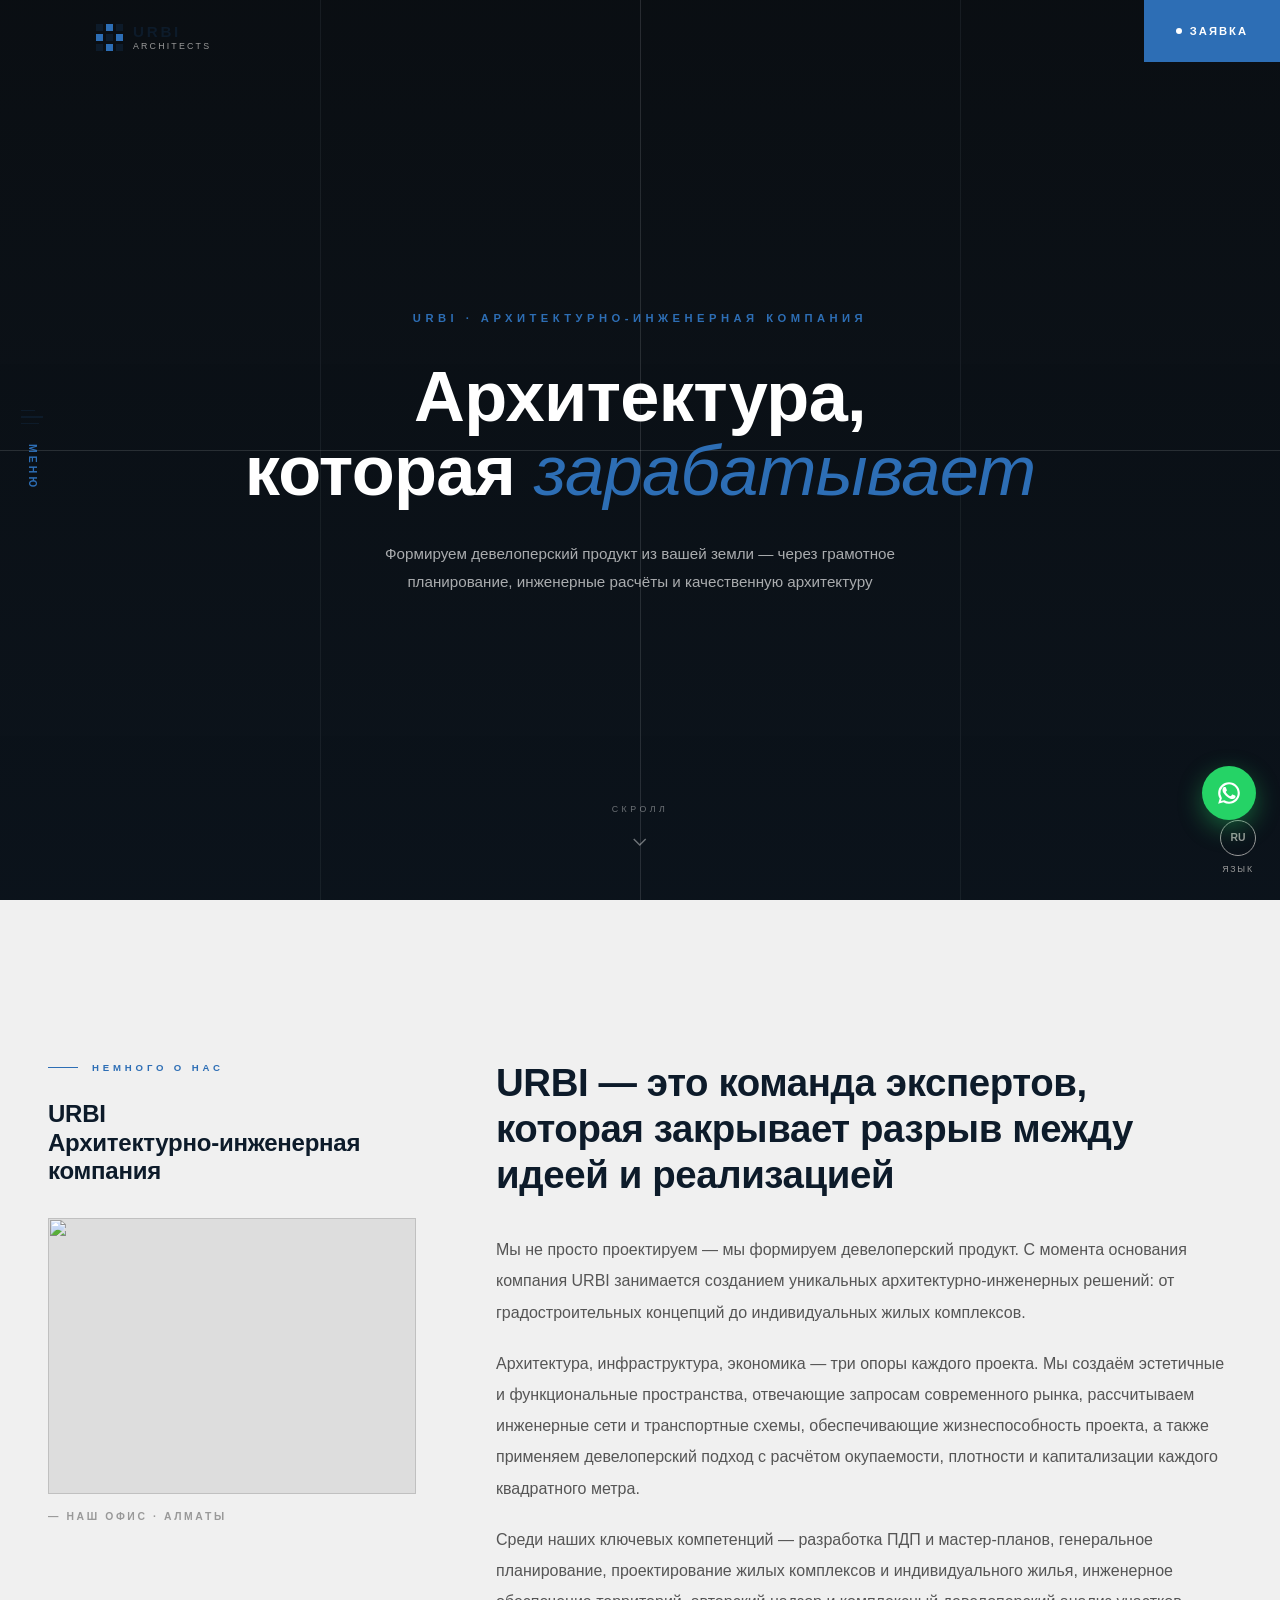
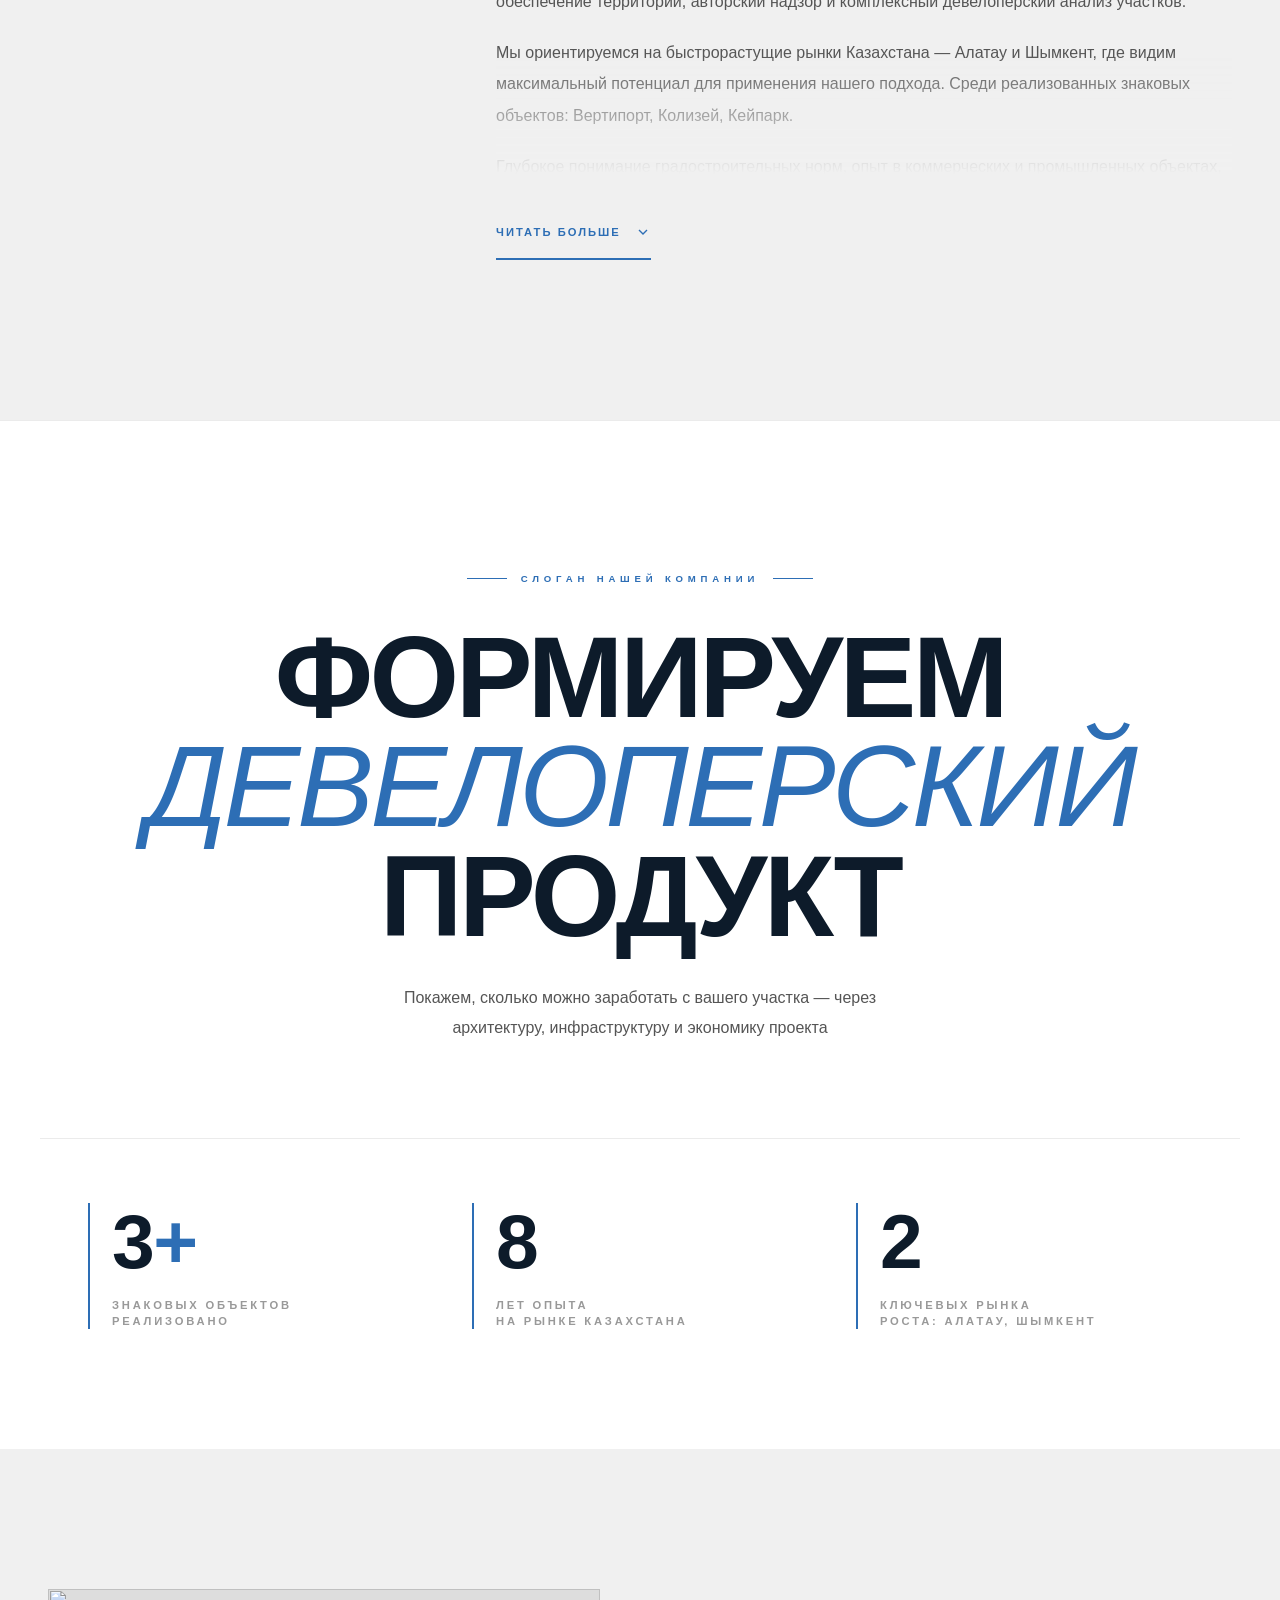
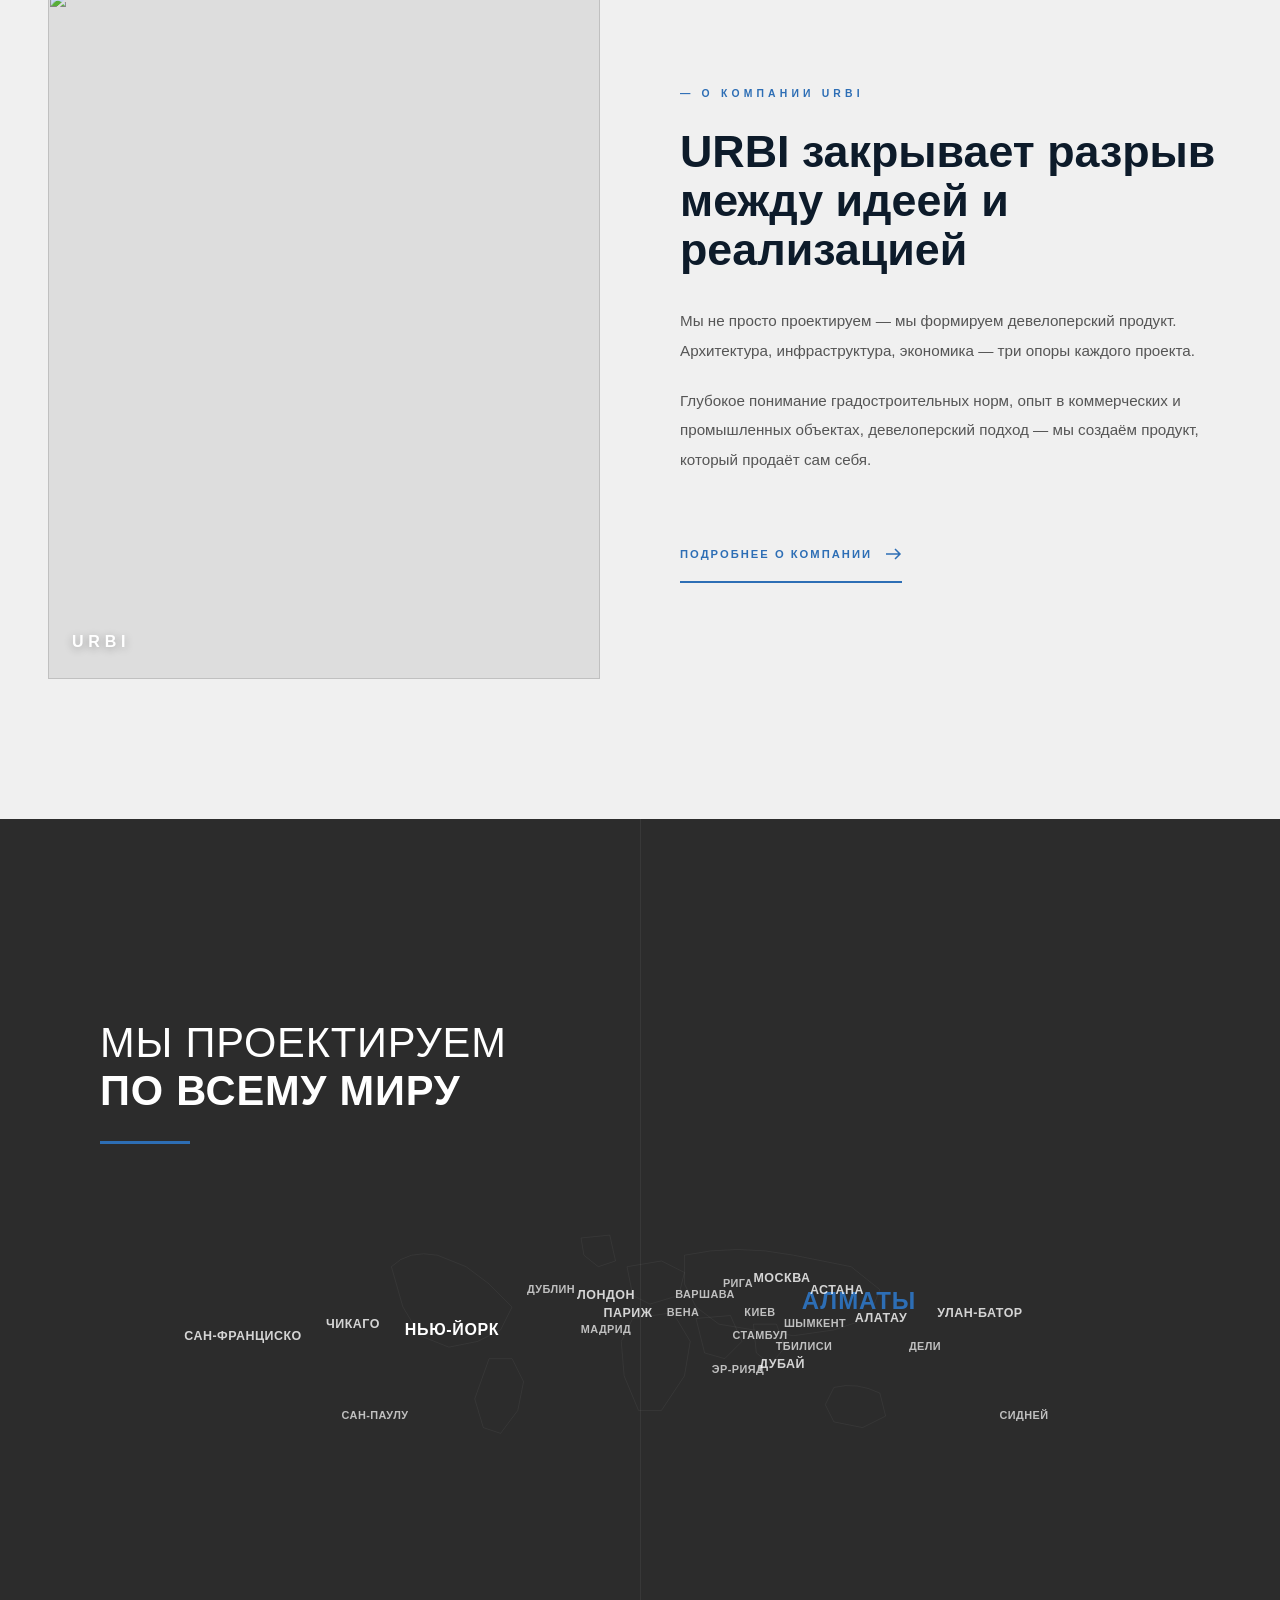
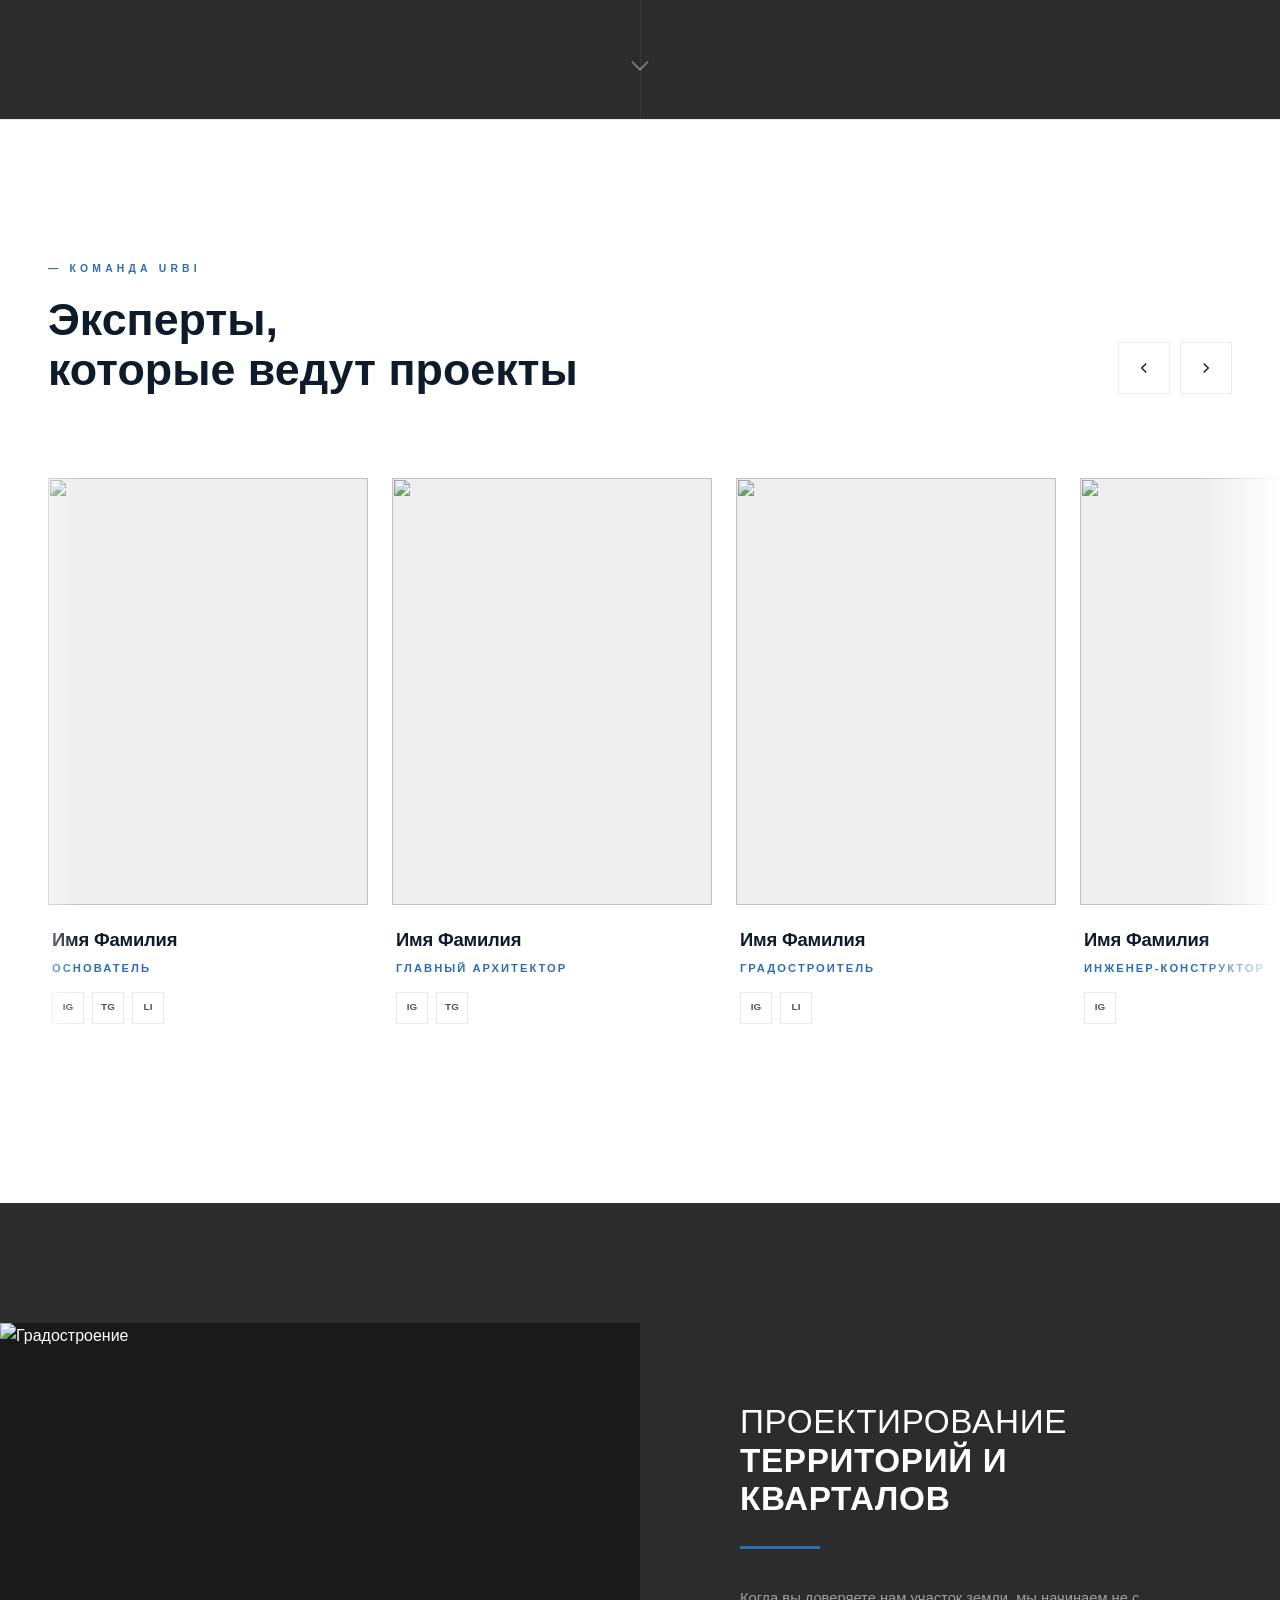
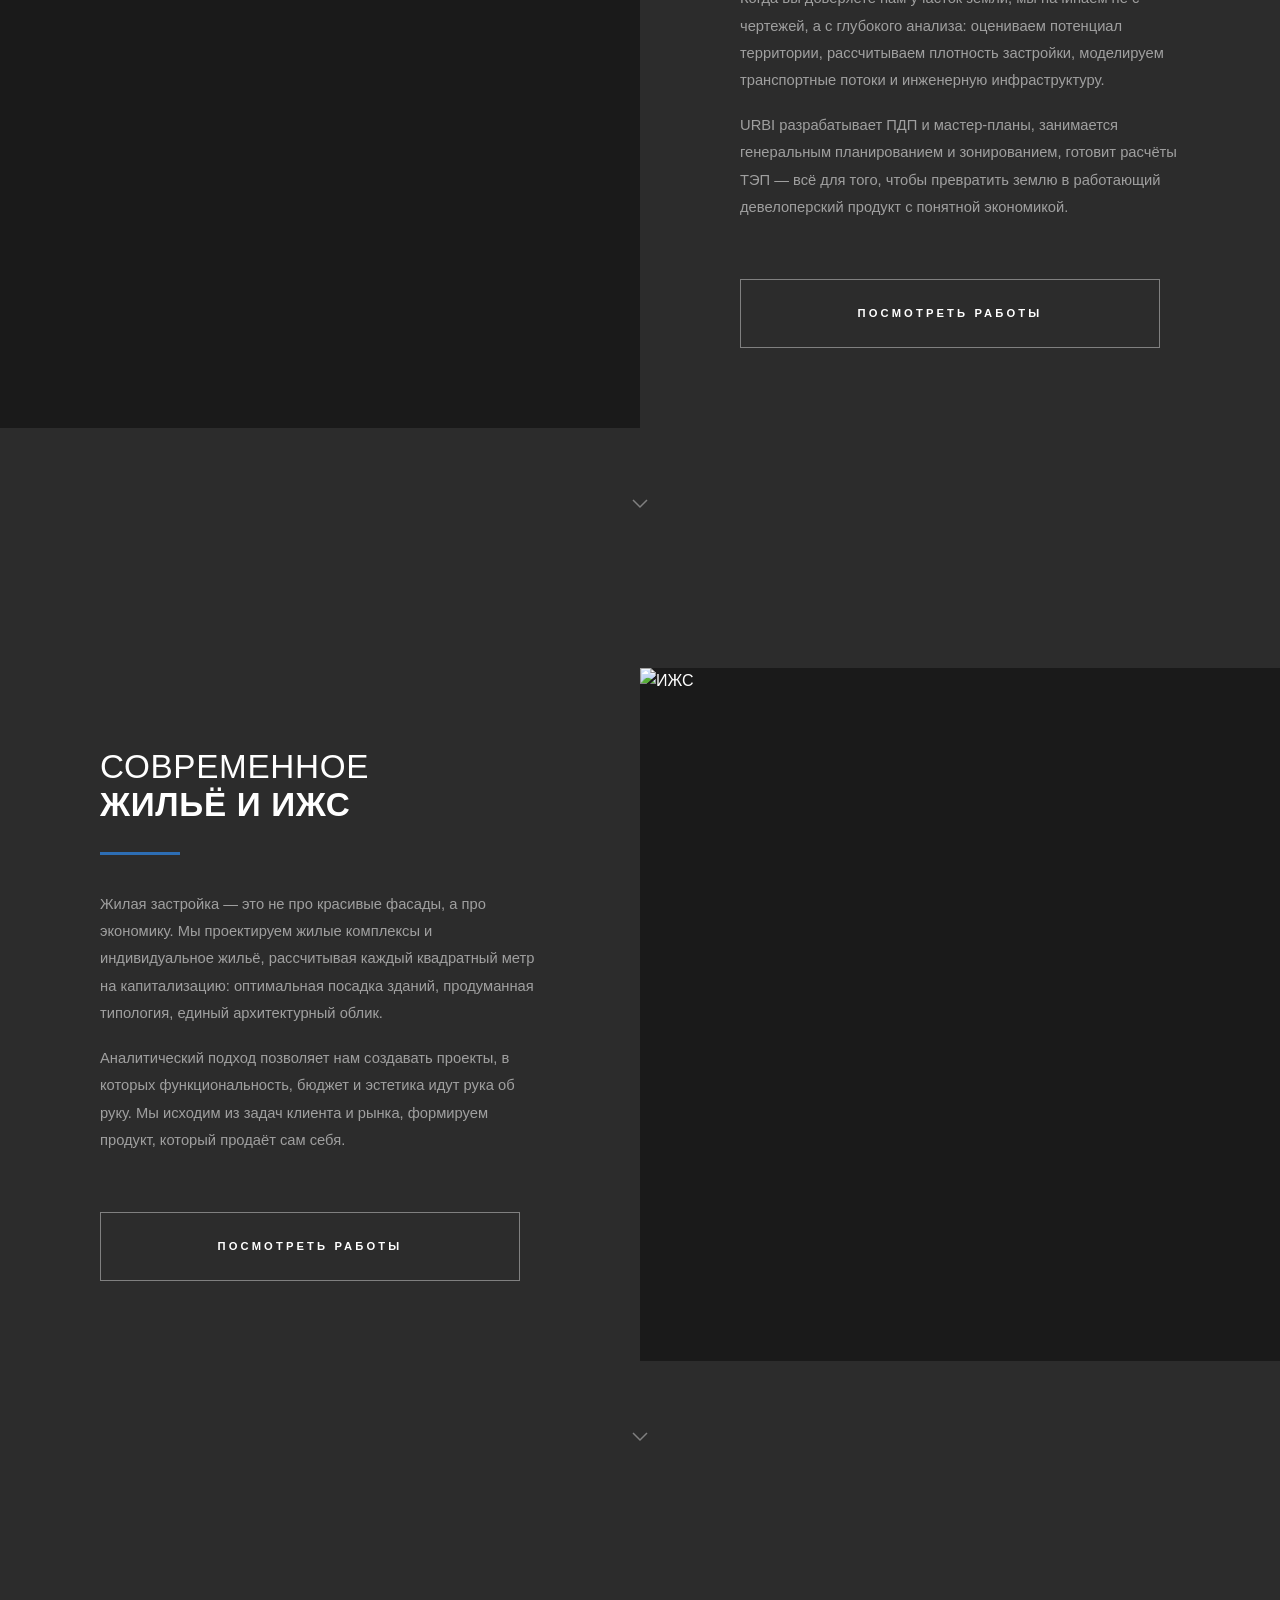
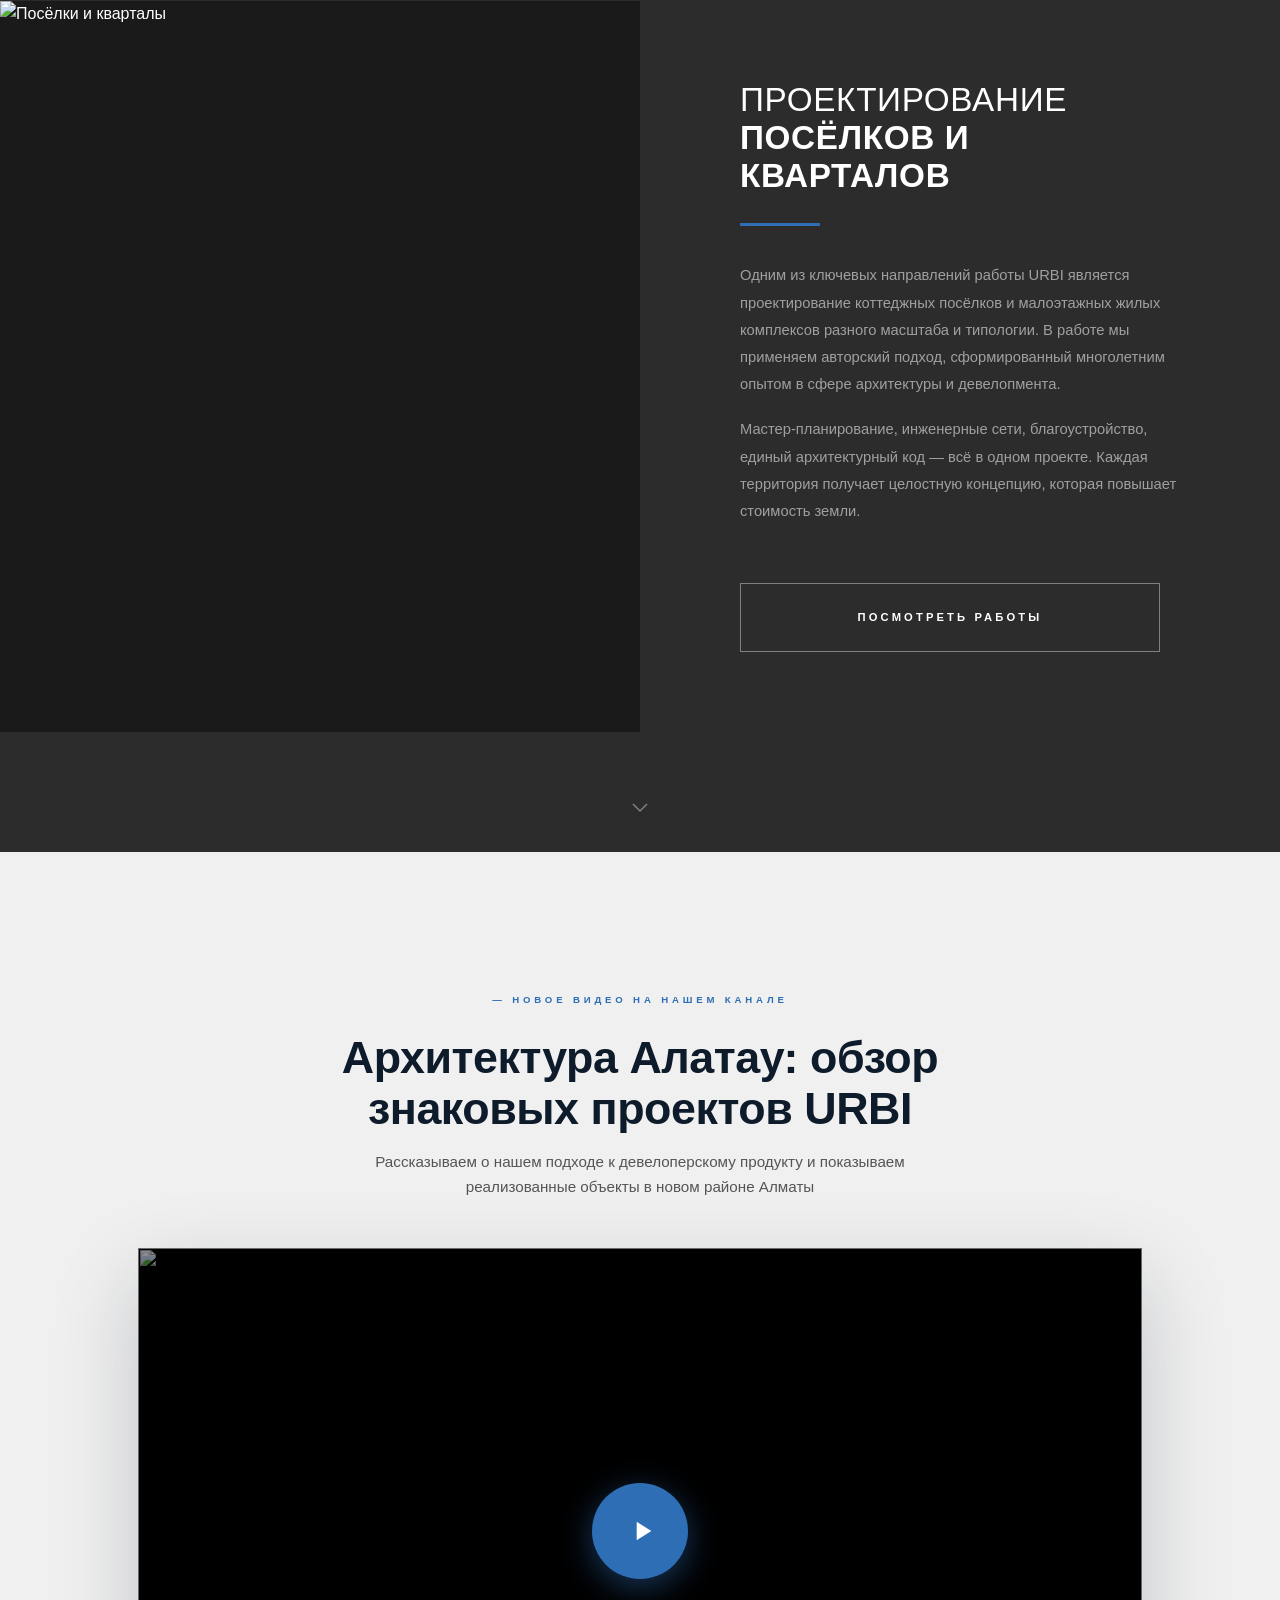
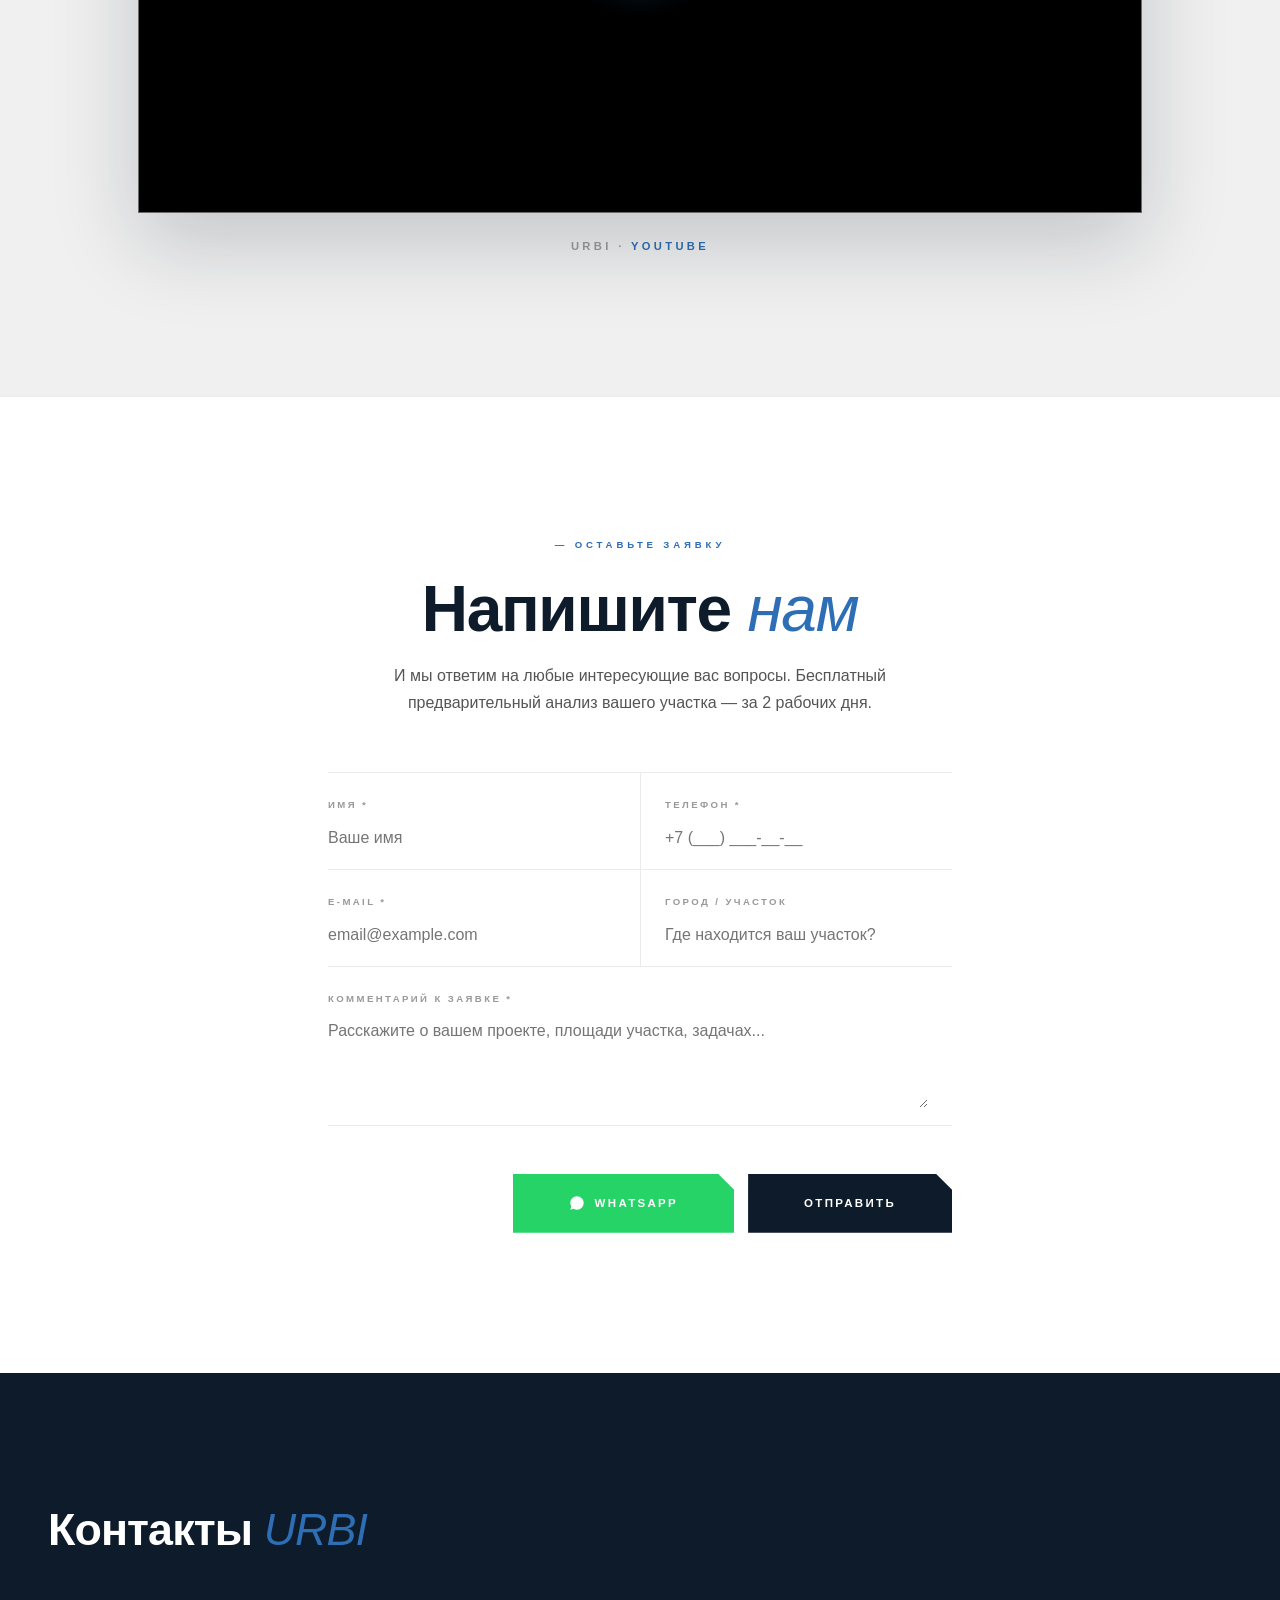
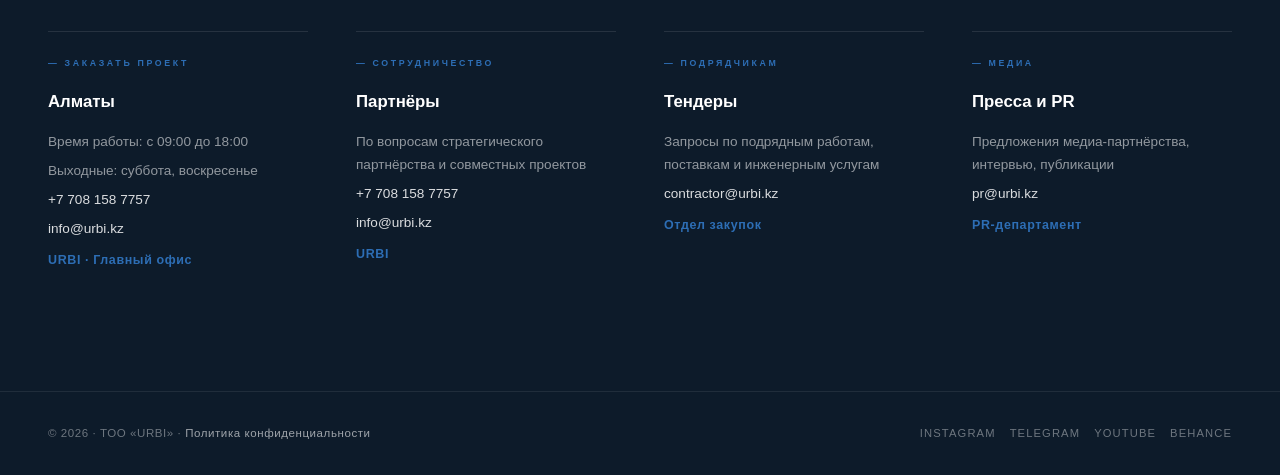
==== commit 9521fc65: "Match zrobim layout: world map + fullscreen 50/50 service blocks World block: - Full viewport dark s" ====
--- a/index.html
+++ b/index.html
@@ -152,37 +152,53 @@
 .dir-z.dark .dir-z-cta{background:#fff;color:var(--navy)}
 .dir-z.dark .dir-z-cta:hover{background:var(--blue);color:#fff}
 
-/* ===== "МЫ ПРОЕКТИРУЕМ ПО ВСЕМУ КАЗАХСТАНУ" (zrobim world block) ===== */
-.world-z{position:relative;padding:140px 0;background:var(--navy);color:#fff;overflow:hidden;text-align:center}
-.world-z::before{content:'';position:absolute;inset:0;background:url('https://images.unsplash.com/photo-1604357209793-fca5dca89f97?w=1920&q=80') center/cover;opacity:.12;filter:grayscale(1)}
-.world-z-content{position:relative;z-index:2;max-width:1100px;margin:0 auto;padding:0 48px}
-.world-z-tag{font-size:.65rem;font-weight:700;letter-spacing:.4em;text-transform:uppercase;color:var(--blue);margin-bottom:32px}
-.world-z-h{font-size:clamp(2.5rem,6vw,5rem);font-weight:900;line-height:1.05;margin-bottom:48px;letter-spacing:-.02em}
-.world-z-h em{font-style:italic;color:var(--blue);font-weight:400}
-.world-z-cities{display:flex;justify-content:center;gap:48px;flex-wrap:wrap;margin-top:64px}
-.wzc{position:relative;cursor:default}
-.wzc-name{font-size:1.05rem;font-weight:700;letter-spacing:.05em;color:rgba(255,255,255,.85);transition:color .3s}
-.wzc-dot{display:inline-block;width:6px;height:6px;background:var(--blue);border-radius:50%;margin-right:10px;animation:pulse 2s infinite;vertical-align:middle}
-.wzc:hover .wzc-name{color:var(--blue)}
-
-/* ===== SERVICE BLOCK 50/50 (zrobim "Проектирование частных домов") ===== */
-.svc-z{padding:140px 0;background:#f0f0f0}
-.svc-z.dark{background:var(--navy);color:#fff}
-.svc-z-grid{max-width:1340px;margin:0 auto;padding:0 48px;display:grid;grid-template-columns:1fr 1fr;gap:80px;align-items:center}
-.svc-z.flip .svc-z-grid{direction:rtl}
-.svc-z.flip .svc-z-grid > *{direction:ltr}
-.svc-z-img{aspect-ratio:4/5;overflow:hidden;background:#ddd;position:relative}
-.svc-z-img img{width:100%;height:100%;object-fit:cover;transition:transform 1.2s var(--ease)}
-.svc-z-img:hover img{transform:scale(1.06)}
-.svc-z-img-num{position:absolute;top:24px;left:24px;font-size:.6rem;font-weight:700;letter-spacing:.4em;color:#fff;text-transform:uppercase;padding:8px 16px;background:rgba(13,27,42,.6);backdrop-filter:blur(8px)}
-.svc-z-text{padding:20px 0}
-.svc-z-tag{font-size:.6rem;font-weight:700;letter-spacing:.4em;text-transform:uppercase;color:var(--blue);margin-bottom:24px;display:flex;align-items:center;gap:14px}
-.svc-z-tag::before{content:'';width:30px;height:1px;background:var(--blue)}
-.svc-z-h{font-size:clamp(1.8rem,3.2vw,2.6rem);font-weight:900;line-height:1.15;margin-bottom:32px;letter-spacing:-.01em}
-.svc-z-p{font-size:.95rem;line-height:1.95;margin-bottom:18px;color:var(--text2)}
-.svc-z.dark .svc-z-p{color:rgba(255,255,255,.6)}
-.svc-z-cta{margin-top:36px;display:inline-flex;align-items:center;gap:14px;padding:18px 0;font-size:.7rem;font-weight:700;letter-spacing:.18em;text-transform:uppercase;color:var(--blue);border-bottom:2px solid var(--blue);transition:gap .3s}
-.svc-z-cta:hover{gap:24px}
+/* ===== WORLD MAP BLOCK (zrobim "МЫ ПРОЕКТИРУЕМ ПО ВСЕМУ МИРУ") ===== */
+.world-z{position:relative;min-height:100vh;background:#2c2c2c;color:#fff;overflow:hidden;display:flex;flex-direction:column}
+.world-z-inner{position:relative;z-index:2;flex:1;padding:80px 80px 120px 100px;display:flex;flex-direction:column}
+.world-z-title{font-size:clamp(1.8rem,3.4vw,2.6rem);line-height:1.15;letter-spacing:.02em;color:#fff;text-transform:uppercase;font-weight:300;margin-bottom:8px}
+.world-z-title .b{display:block;font-weight:700}
+.world-z-line{width:90px;height:3px;background:var(--blue);margin-top:18px}
+/* Map area */
+.world-z-map{flex:1;position:relative;margin-top:48px}
+.world-z-map svg{position:absolute;inset:0;width:100%;height:100%;stroke:rgba(255,255,255,.18);stroke-width:.5;fill:none}
+/* City labels positioned absolutely on map */
+.wm-city{position:absolute;font-weight:700;color:#fff;letter-spacing:.04em;text-transform:uppercase;cursor:default;transition:color .3s,transform .3s;white-space:nowrap;transform:translate(-50%,-50%)}
+.wm-city:hover{color:var(--blue);transform:translate(-50%,-50%) scale(1.1)}
+.wm-city.lg{font-size:1.5rem}
+.wm-city.md{font-size:1rem}
+.wm-city.sm{font-size:.78rem;color:rgba(255,255,255,.8)}
+.wm-city.xs{font-size:.68rem;color:rgba(255,255,255,.7)}
+/* Center divider line (vertical through middle like zrobim) */
+.world-z::before{content:'';position:absolute;left:50%;top:0;bottom:0;width:1px;background:rgba(255,255,255,.06);z-index:1}
+.world-z-arrow{position:absolute;bottom:32px;left:50%;transform:translateX(-50%);z-index:5;cursor:pointer}
+.world-z-arrow svg{width:28px;height:28px;animation:bounceY 2s ease-in-out infinite}
+
+/* ===== SERVICE BLOCK — full screen 50/50 (zrobim "Проектирование частных домов") ===== */
+.svc-z{position:relative;min-height:100vh;display:grid;grid-template-columns:1fr 1fr;background:#2c2c2c;color:#fff;overflow:hidden}
+.svc-z.flip{grid-template-columns:1fr 1fr}
+.svc-z.flip .svc-z-img{order:2}
+.svc-z.flip .svc-z-text{order:1}
+
+.svc-z-img{position:relative;overflow:hidden;background:#1a1a1a;height:100%}
+.svc-z-img img{width:100%;height:100%;object-fit:cover;transition:transform 1.5s var(--ease)}
+.svc-z:hover .svc-z-img img{transform:scale(1.04)}
+
+.svc-z-text{padding:80px 100px;display:flex;flex-direction:column;justify-content:center;background:#2c2c2c;color:#fff;position:relative}
+
+/* Two-line title with bold second line + accent underline */
+.svc-z-title{font-size:clamp(1.6rem,2.6vw,2.4rem);font-weight:300;line-height:1.15;letter-spacing:.02em;color:#fff;text-transform:uppercase;margin-bottom:8px}
+.svc-z-title .b{display:block;font-weight:800}
+.svc-z-line{width:80px;height:3px;background:var(--blue);margin:20px 0 36px}
+
+.svc-z-p{font-size:.92rem;line-height:1.85;color:rgba(255,255,255,.55);margin-bottom:18px;max-width:480px;font-weight:400}
+
+/* Wide bordered button — like "ПОСМОТРЕТЬ РАБОТЫ" */
+.svc-z-btn{margin-top:40px;display:inline-block;width:100%;max-width:420px;padding:24px;text-align:center;background:transparent;color:#fff;border:1.5px solid rgba(255,255,255,.4);font-family:inherit;font-size:.7rem;font-weight:700;letter-spacing:.28em;text-transform:uppercase;cursor:pointer;transition:all .4s var(--ease)}
+.svc-z-btn:hover{background:var(--blue);border-color:var(--blue);color:#fff;letter-spacing:.32em}
+
+/* Bottom-center scroll arrow inside section */
+.svc-z-arrow{position:absolute;bottom:24px;left:50%;transform:translateX(-50%);z-index:5;cursor:pointer;color:rgba(255,255,255,.4)}
+.svc-z-arrow svg{animation:bounceY 2s ease-in-out infinite}
 
 /* ===== VIDEO BLOCK (zrobim YouTube section) ===== */
 .video-z{padding:140px 0;background:#f0f0f0;text-align:center}
@@ -386,8 +402,13 @@
   .info-z-grid{grid-template-columns:1fr;gap:48px}
   .info-z-side{position:static}
   .slogan-z-counters{grid-template-columns:1fr;gap:32px}
-  .svc-z-grid{grid-template-columns:1fr;gap:48px}
-  .svc-z.flip .svc-z-grid{direction:ltr}
+  .svc-z{grid-template-columns:1fr;min-height:auto}
+  .svc-z.flip{grid-template-columns:1fr}
+  .svc-z.flip .svc-z-img{order:1}.svc-z.flip .svc-z-text{order:2}
+  .svc-z-img{aspect-ratio:16/10;height:auto}
+  .svc-z-text{padding:60px 32px}
+  .world-z-inner{padding:60px 40px}
+  .wm-city.lg{font-size:1.05rem}.wm-city.md{font-size:.85rem}.wm-city.sm{font-size:.7rem}.wm-city.xs{font-size:.62rem}
   .contacts-z-grid{grid-template-columns:1fr 1fr;gap:32px}
   .form-z-form label:nth-child(even):not(.full){padding-left:0;border-left:none}
   .form-z-form label:nth-child(odd){padding-right:0}
@@ -398,9 +419,11 @@
   .info-z-grid{padding:0 20px}
   .slogan-z{padding:80px 0}
   .slogan-z-counters{padding-left:20px;padding-right:20px;margin-top:64px}
-  .world-z,.svc-z,.video-z,.form-z,.contacts-z{padding:80px 0}
-  .world-z-content,.svc-z-grid,.video-z-frame,.form-z-card,.contacts-z-h,.contacts-z-grid,.foot-z-inner{padding-left:20px;padding-right:20px}
-  .world-z-cities{gap:20px;flex-direction:column}
+  .video-z,.form-z,.contacts-z{padding:80px 0}
+  .video-z-frame,.form-z-card,.contacts-z-h,.contacts-z-grid,.foot-z-inner{padding-left:20px;padding-right:20px}
+  .world-z-inner{padding:60px 24px 80px}
+  .svc-z-text{padding:48px 24px}
+  .svc-z-btn{padding:18px;font-size:.65rem}
   .form-z-form{grid-template-columns:1fr}
   .form-z-form label.full{grid-column:span 1}
   .form-z-submit-row{flex-direction:column;gap:10px}
@@ -562,19 +585,71 @@
   </div>
 </section>
 
-<!-- ===== "МЫ ПРОЕКТИРУЕМ ПО ВСЕМУ КАЗАХСТАНУ" ===== -->
+<!-- ===== WORLD MAP "МЫ ПРОЕКТИРУЕМ ПО ВСЕМУ МИРУ" ===== -->
 <section class="world-z">
-  <div class="world-z-content">
-    <div class="world-z-tag">— География работы</div>
-    <h2 class="world-z-h">Мы проектируем<br>по всему <em>Казахстану</em></h2>
-    <div class="world-z-cities">
-      <div class="wzc"><span class="wzc-dot"></span><span class="wzc-name">Алматы</span></div>
-      <div class="wzc"><span class="wzc-dot"></span><span class="wzc-name">Алатау</span></div>
-      <div class="wzc"><span class="wzc-dot"></span><span class="wzc-name">Шымкент</span></div>
-      <div class="wzc"><span class="wzc-dot"></span><span class="wzc-name">Астана</span></div>
-      <div class="wzc"><span class="wzc-dot"></span><span class="wzc-name">Караганда</span></div>
-      <div class="wzc"><span class="wzc-dot"></span><span class="wzc-name">Актау</span></div>
-    </div>
+  <div class="world-z-inner">
+    <h2 class="world-z-title">Мы проектируем<span class="b">по всему миру</span></h2>
+    <div class="world-z-line"></div>
+
+    <!-- Map container with cities -->
+    <div class="world-z-map">
+      <!-- Simplified continents outline (SVG paths) -->
+      <svg viewBox="0 0 1000 500" preserveAspectRatio="xMidYMid meet">
+        <!-- Very rough continent outlines, just enough for ambient effect -->
+        <!-- North America -->
+        <path d="M50 130 Q80 100 130 110 L180 130 L220 160 L260 200 L240 240 L200 260 L150 270 L100 250 L70 200 Z"/>
+        <!-- South America -->
+        <path d="M220 290 L260 290 L280 330 L270 380 L240 420 L210 410 L195 360 Z"/>
+        <!-- Europe -->
+        <path d="M460 130 L520 120 L560 140 L550 180 L500 195 L470 180 Z"/>
+        <!-- Africa -->
+        <path d="M470 220 L540 210 L570 260 L560 320 L520 380 L480 380 L455 320 L450 260 Z"/>
+        <!-- Asia -->
+        <path d="M560 110 Q650 90 750 110 L850 130 L900 170 L880 220 L820 240 L750 250 L680 240 L620 230 L580 200 L560 160 Z"/>
+        <!-- Middle East -->
+        <path d="M580 220 L640 215 L660 260 L630 290 L595 280 Z"/>
+        <!-- India -->
+        <path d="M680 230 L720 230 L735 270 L710 300 L685 280 Z"/>
+        <!-- Australia -->
+        <path d="M820 340 Q860 330 900 350 L910 390 L870 410 L820 400 L805 370 Z"/>
+        <!-- Greenland -->
+        <path d="M380 80 L430 75 L440 120 L410 130 L385 110 Z"/>
+      </svg>
+
+      <!-- City labels — Almaty featured (URBI's home), other Kazakh cities + international -->
+      <span class="wm-city sm" style="top:50%;left:13%">САН-ФРАНЦИСКО</span>
+      <span class="wm-city sm" style="top:46%;left:23%">ЧИКАГО</span>
+      <span class="wm-city md" style="top:48%;left:32%">НЬЮ-ЙОРК</span>
+      <span class="wm-city xs" style="top:78%;left:25%">САН-ПАУЛУ</span>
+
+      <span class="wm-city sm" style="top:36%;left:46%">ЛОНДОН</span>
+      <span class="wm-city xs" style="top:34%;left:41%">ДУБЛИН</span>
+      <span class="wm-city sm" style="top:42%;left:48%">ПАРИЖ</span>
+      <span class="wm-city xs" style="top:48%;left:46%">МАДРИД</span>
+      <span class="wm-city xs" style="top:42%;left:53%">ВЕНА</span>
+      <span class="wm-city xs" style="top:36%;left:55%">ВАРШАВА</span>
+      <span class="wm-city xs" style="top:32%;left:58%">РИГА</span>
+      <span class="wm-city sm" style="top:30%;left:62%">МОСКВА</span>
+      <span class="wm-city xs" style="top:42%;left:60%">КИЕВ</span>
+      <span class="wm-city xs" style="top:50%;left:60%">СТАМБУЛ</span>
+      <span class="wm-city xs" style="top:54%;left:64%">ТБИЛИСИ</span>
+
+      <span class="wm-city sm" style="top:60%;left:62%">ДУБАЙ</span>
+      <span class="wm-city xs" style="top:62%;left:58%">ЭР-РИЯД</span>
+
+      <!-- KAZAKHSTAN — featured -->
+      <span class="wm-city lg" style="top:38%;left:69%;color:var(--blue)">АЛМАТЫ</span>
+      <span class="wm-city sm" style="top:44%;left:71%">АЛАТАУ</span>
+      <span class="wm-city sm" style="top:34%;left:67%">АСТАНА</span>
+      <span class="wm-city xs" style="top:46%;left:65%">ШЫМКЕНТ</span>
+
+      <span class="wm-city sm" style="top:42%;left:80%">УЛАН-БАТОР</span>
+      <span class="wm-city xs" style="top:54%;left:75%">ДЕЛИ</span>
+      <span class="wm-city xs" style="top:78%;left:84%">СИДНЕЙ</span>
+    </div>
+  </div>
+  <div class="world-z-arrow" onclick="document.querySelectorAll('.svc-z')[0].scrollIntoView({behavior:'smooth'})">
+    <svg viewBox="0 0 24 24" fill="none"><path d="M5 9l7 7 7-7" stroke="rgba(255,255,255,.4)" stroke-width="1.5"/></svg>
   </div>
 </section>
 
@@ -701,54 +776,48 @@
   </div>
 </section>
 
-<!-- ===== SERVICE 1 — Градостроение (zrobim 50/50 style) ===== -->
+<!-- ===== SERVICE 1 — ГРАДОСТРОЕНИЕ (image left, text right) ===== -->
 <section class="svc-z" id="directions">
-  <div class="svc-z-grid">
-    <div class="svc-z-img">
-      <div class="svc-z-img-num">— Направление 01</div>
-      <img src="https://images.unsplash.com/photo-1449824913935-59a10b8d2000?w=900&q=80" alt="">
-    </div>
-    <div class="svc-z-text">
-      <div class="svc-z-tag">Градостроение</div>
-      <h2 class="svc-z-h">Развитие территорий и мастер-планирование</h2>
-      <p class="svc-z-p">Когда вы доверяете нам участок земли — мы начинаем не с чертежей, а с глубокого анализа: оцениваем потенциал территории, рассчитываем плотность застройки, моделируем транспортные потоки и инженерную инфраструктуру.</p>
-      <p class="svc-z-p">URBI разрабатывает ПДП и мастер-планы, занимается генеральным планированием и зонированием, готовит расчёты ТЭП — всё для того, чтобы превратить землю в работающий девелоперский продукт с понятной экономикой и сроком окупаемости.</p>
-      <a href="gradostroenie.html" class="svc-z-cta">Посмотреть подход <svg width="18" height="14" fill="none"><path d="M2 7h14M11 2l5 5-5 5" stroke="currentColor" stroke-width="1.5"/></svg></a>
-    </div>
+  <div class="svc-z-img"><img src="https://images.unsplash.com/photo-1449824913935-59a10b8d2000?w=1200&q=80" alt="Градостроение"></div>
+  <div class="svc-z-text">
+    <h2 class="svc-z-title">Проектирование<span class="b">территорий и кварталов</span></h2>
+    <div class="svc-z-line"></div>
+    <p class="svc-z-p">Когда вы доверяете нам участок земли, мы начинаем не с чертежей, а с глубокого анализа: оцениваем потенциал территории, рассчитываем плотность застройки, моделируем транспортные потоки и инженерную инфраструктуру.</p>
+    <p class="svc-z-p">URBI разрабатывает ПДП и мастер-планы, занимается генеральным планированием и зонированием, готовит расчёты ТЭП — всё для того, чтобы превратить землю в работающий девелоперский продукт с понятной экономикой.</p>
+    <a href="gradostroenie.html" class="svc-z-btn">Посмотреть работы</a>
+  </div>
+  <div class="svc-z-arrow" onclick="document.querySelectorAll('.svc-z')[1].scrollIntoView({behavior:'smooth'})">
+    <svg width="24" height="24" viewBox="0 0 24 24" fill="none"><path d="M5 9l7 7 7-7" stroke="currentColor" stroke-width="1.5"/></svg>
   </div>
 </section>
 
-<!-- ===== SERVICE 2 — ИЖС (dark + flipped) ===== -->
-<section class="svc-z dark flip">
-  <div class="svc-z-grid">
-    <div class="svc-z-img">
-      <div class="svc-z-img-num">— Направление 02</div>
-      <img src="https://images.unsplash.com/photo-1600585154340-be6161a56a0c?w=900&q=80" alt="">
-    </div>
-    <div class="svc-z-text">
-      <div class="svc-z-tag">ИЖС и жилая застройка</div>
-      <h2 class="svc-z-h">Жильё, которое работает на капитализацию</h2>
-      <p class="svc-z-p">Жилая застройка — это не про красивые фасады, а про экономику. Мы проектируем жилые комплексы и индивидуальное жильё, рассчитывая каждый квадратный метр на капитализацию: оптимальная посадка зданий, продуманная типология, единый архитектурный облик.</p>
-      <p class="svc-z-p">Аналитический подход позволяет нам создавать проекты, в которых функциональность, бюджет и эстетика идут рука об руку. Мы исходим из задач клиента и рынка — и формируем продукт, который продаёт сам себя.</p>
-      <a href="izhs.html" class="svc-z-cta">Посмотреть подход <svg width="18" height="14" fill="none"><path d="M2 7h14M11 2l5 5-5 5" stroke="currentColor" stroke-width="1.5"/></svg></a>
-    </div>
+<!-- ===== SERVICE 2 — ИЖС (text left, image right — FLIPPED) ===== -->
+<section class="svc-z flip">
+  <div class="svc-z-img"><img src="https://images.unsplash.com/photo-1600607687920-4e2a09cf159d?w=1200&q=80" alt="ИЖС"></div>
+  <div class="svc-z-text">
+    <h2 class="svc-z-title">Современное<span class="b">жильё и ИЖС</span></h2>
+    <div class="svc-z-line"></div>
+    <p class="svc-z-p">Жилая застройка — это не про красивые фасады, а про экономику. Мы проектируем жилые комплексы и индивидуальное жильё, рассчитывая каждый квадратный метр на капитализацию: оптимальная посадка зданий, продуманная типология, единый архитектурный облик.</p>
+    <p class="svc-z-p">Аналитический подход позволяет нам создавать проекты, в которых функциональность, бюджет и эстетика идут рука об руку. Мы исходим из задач клиента и рынка, формируем продукт, который продаёт сам себя.</p>
+    <a href="izhs.html" class="svc-z-btn">Посмотреть работы</a>
+  </div>
+  <div class="svc-z-arrow" onclick="document.querySelectorAll('.svc-z')[2].scrollIntoView({behavior:'smooth'})">
+    <svg width="24" height="24" viewBox="0 0 24 24" fill="none"><path d="M5 9l7 7 7-7" stroke="currentColor" stroke-width="1.5"/></svg>
   </div>
 </section>
 
-<!-- ===== SERVICE 3 — ИЖК ===== -->
+<!-- ===== SERVICE 3 — ИЖК (image left, text right) ===== -->
 <section class="svc-z">
-  <div class="svc-z-grid">
-    <div class="svc-z-img">
-      <div class="svc-z-img-num">— Направление 03</div>
-      <img src="https://images.unsplash.com/photo-1486406146926-c627a92ad1ab?w=900&q=80" alt="">
-    </div>
-    <div class="svc-z-text">
-      <div class="svc-z-tag">ИЖК — комплексы и посёлки</div>
-      <h2 class="svc-z-h">Комплексное освоение территорий</h2>
-      <p class="svc-z-p">Одно из ключевых направлений работы URBI — проектирование коттеджных посёлков, малоэтажных жилых комплексов и таунхаусов. Мы применяем авторский подход, сформированный многолетним опытом и пониманием девелоперской логики.</p>
-      <p class="svc-z-p">Мастер-планирование, инженерные сети, благоустройство, единый архитектурный код — всё в одном проекте. Каждая территория получает целостную концепцию, которая повышает стоимость земли и привлекательность для конечных покупателей.</p>
-      <a href="izhk.html" class="svc-z-cta">Посмотреть подход <svg width="18" height="14" fill="none"><path d="M2 7h14M11 2l5 5-5 5" stroke="currentColor" stroke-width="1.5"/></svg></a>
-    </div>
+  <div class="svc-z-img"><img src="https://images.unsplash.com/photo-1486406146926-c627a92ad1ab?w=1200&q=80" alt="Посёлки и кварталы"></div>
+  <div class="svc-z-text">
+    <h2 class="svc-z-title">Проектирование<span class="b">посёлков и кварталов</span></h2>
+    <div class="svc-z-line"></div>
+    <p class="svc-z-p">Одним из ключевых направлений работы URBI является проектирование коттеджных посёлков и малоэтажных жилых комплексов разного масштаба и типологии. В работе мы применяем авторский подход, сформированный многолетним опытом в сфере архитектуры и девелопмента.</p>
+    <p class="svc-z-p">Мастер-планирование, инженерные сети, благоустройство, единый архитектурный код — всё в одном проекте. Каждая территория получает целостную концепцию, которая повышает стоимость земли.</p>
+    <a href="izhk.html" class="svc-z-btn">Посмотреть работы</a>
+  </div>
+  <div class="svc-z-arrow" onclick="document.querySelector('.video-z').scrollIntoView({behavior:'smooth'})">
+    <svg width="24" height="24" viewBox="0 0 24 24" fill="none"><path d="M5 9l7 7 7-7" stroke="currentColor" stroke-width="1.5"/></svg>
   </div>
 </section>
 
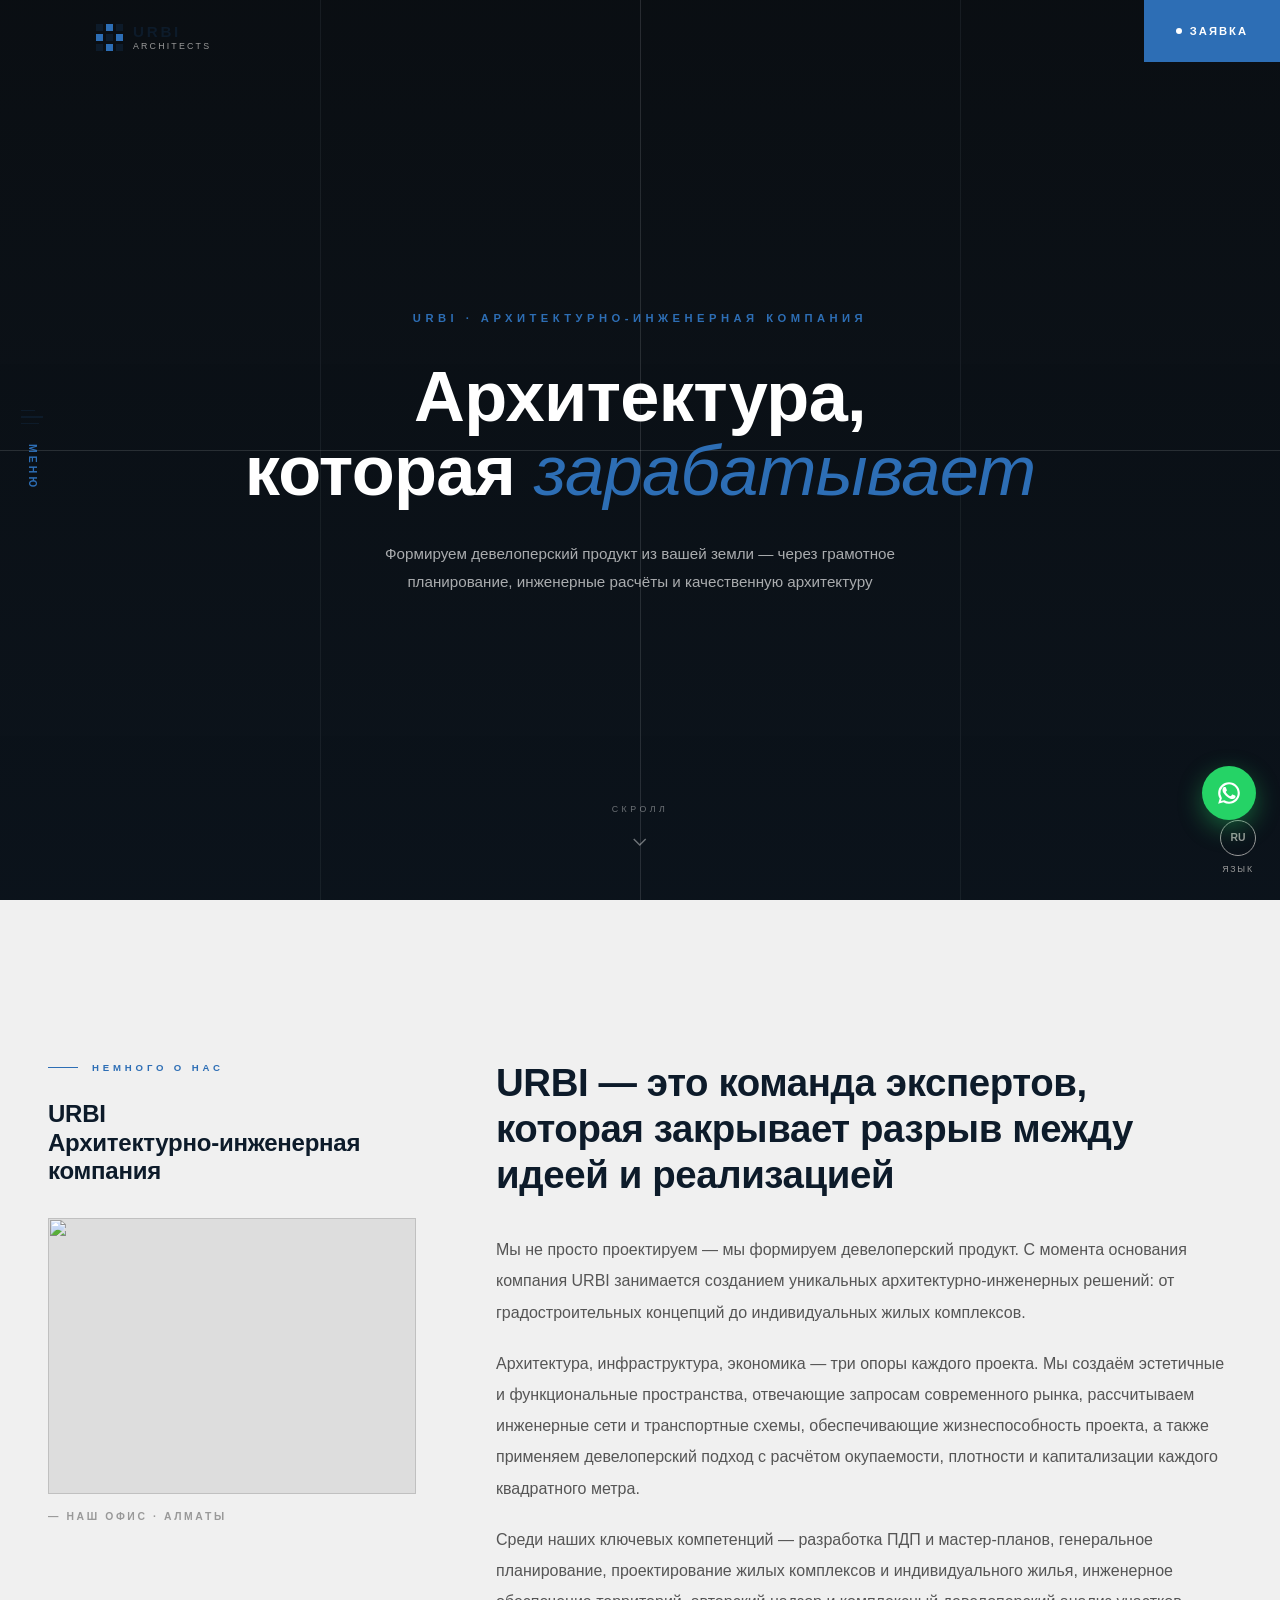
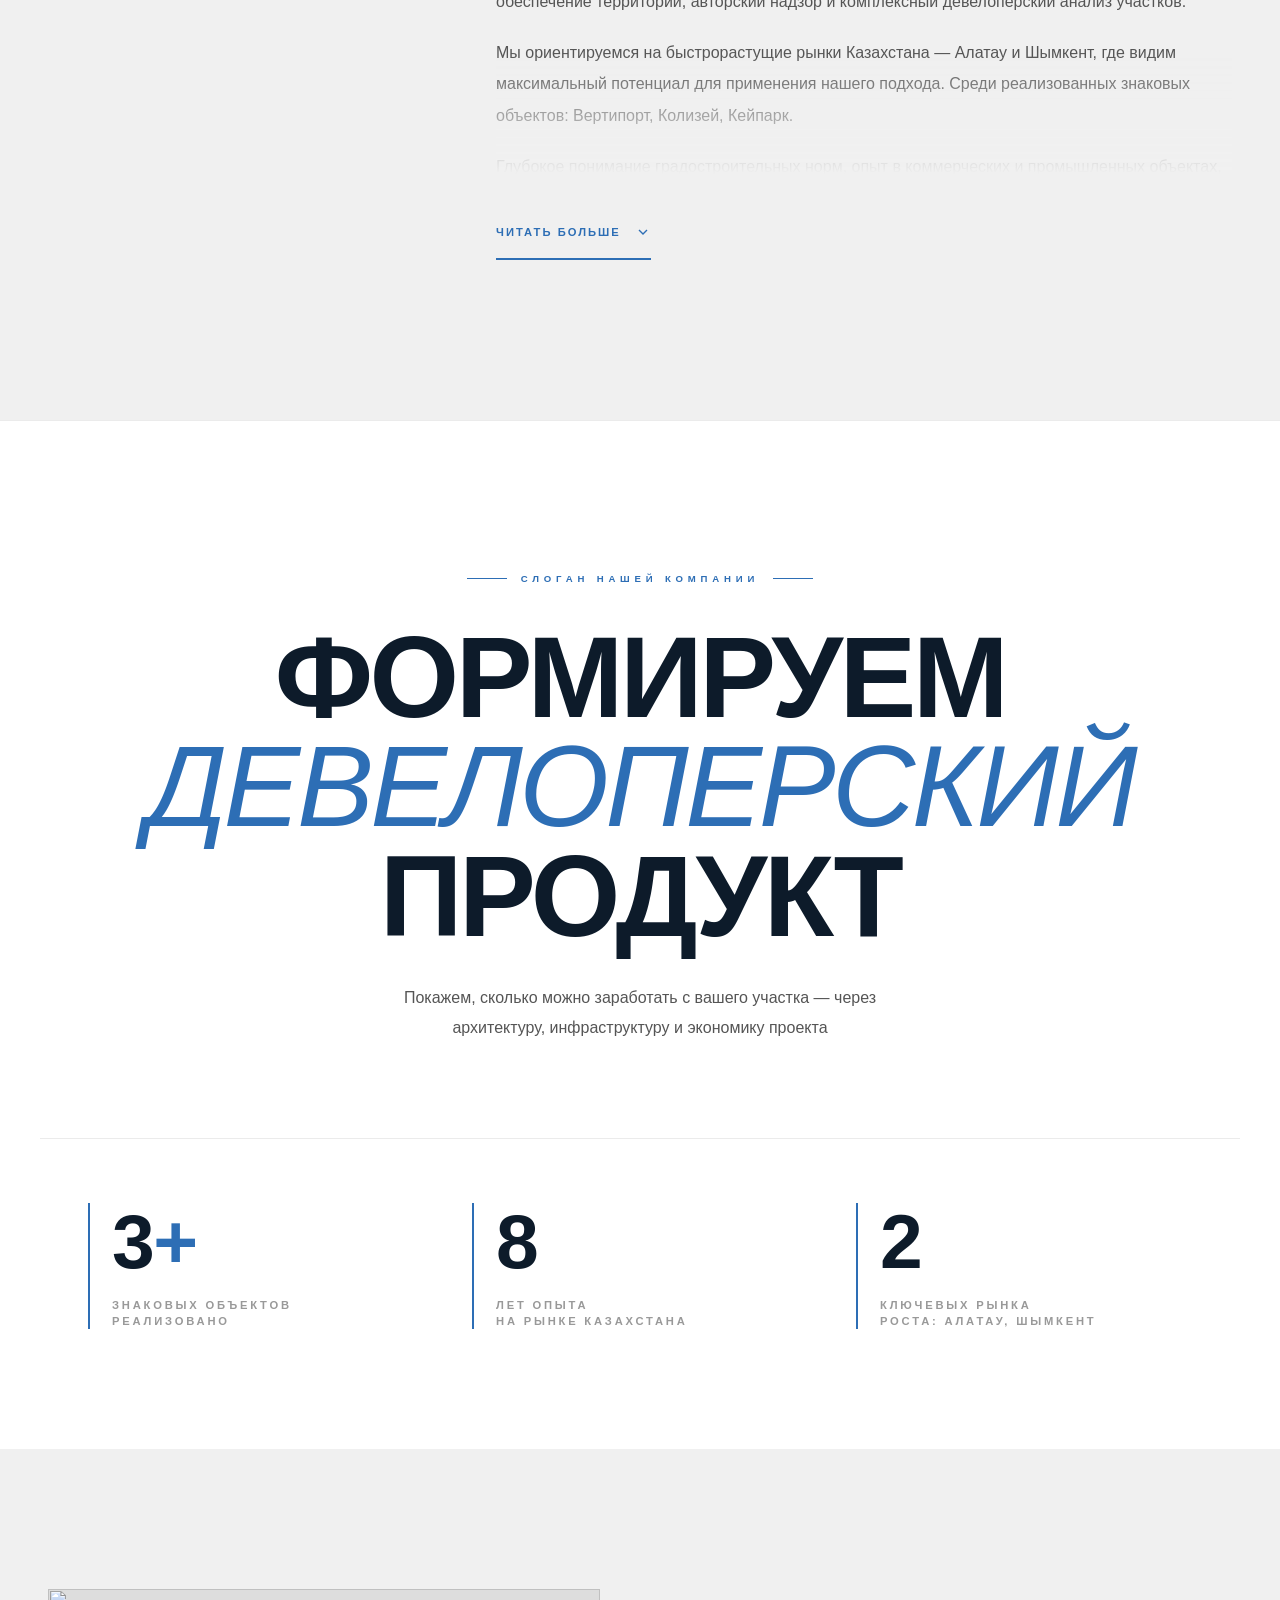
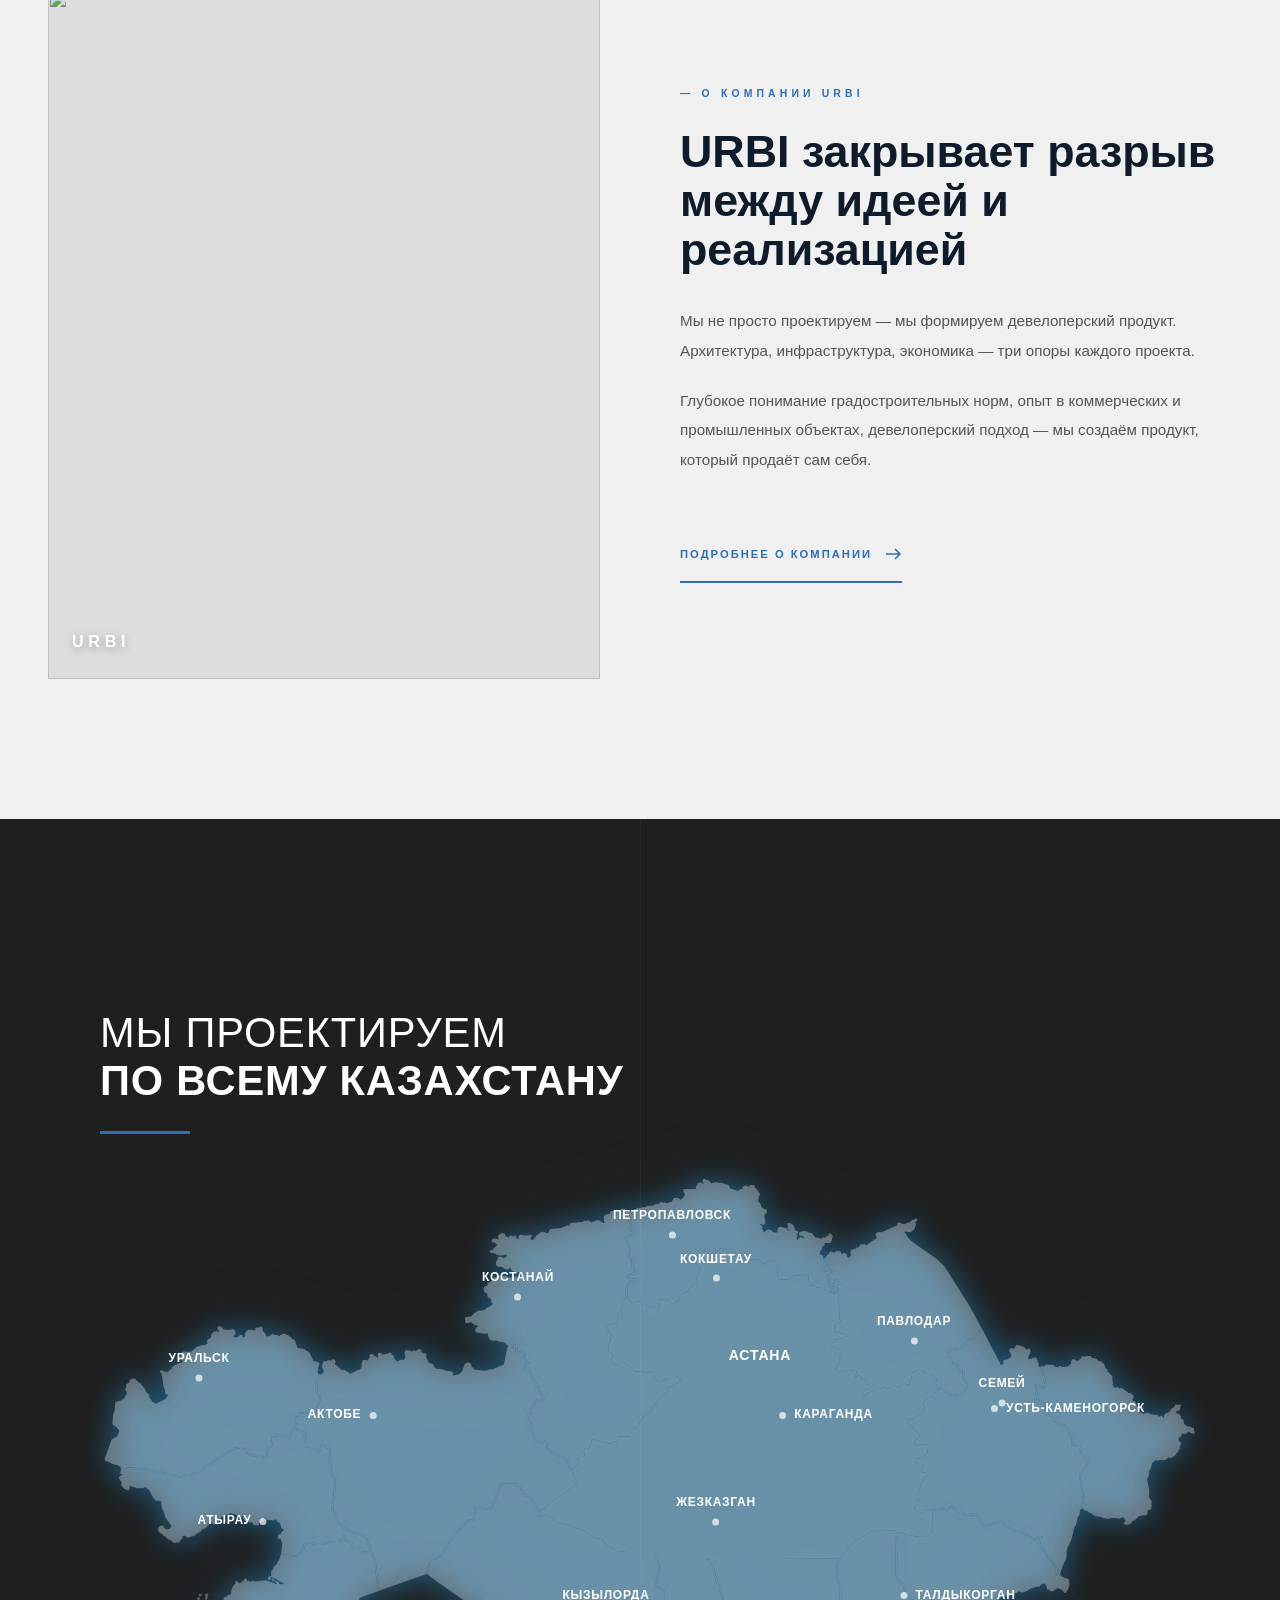
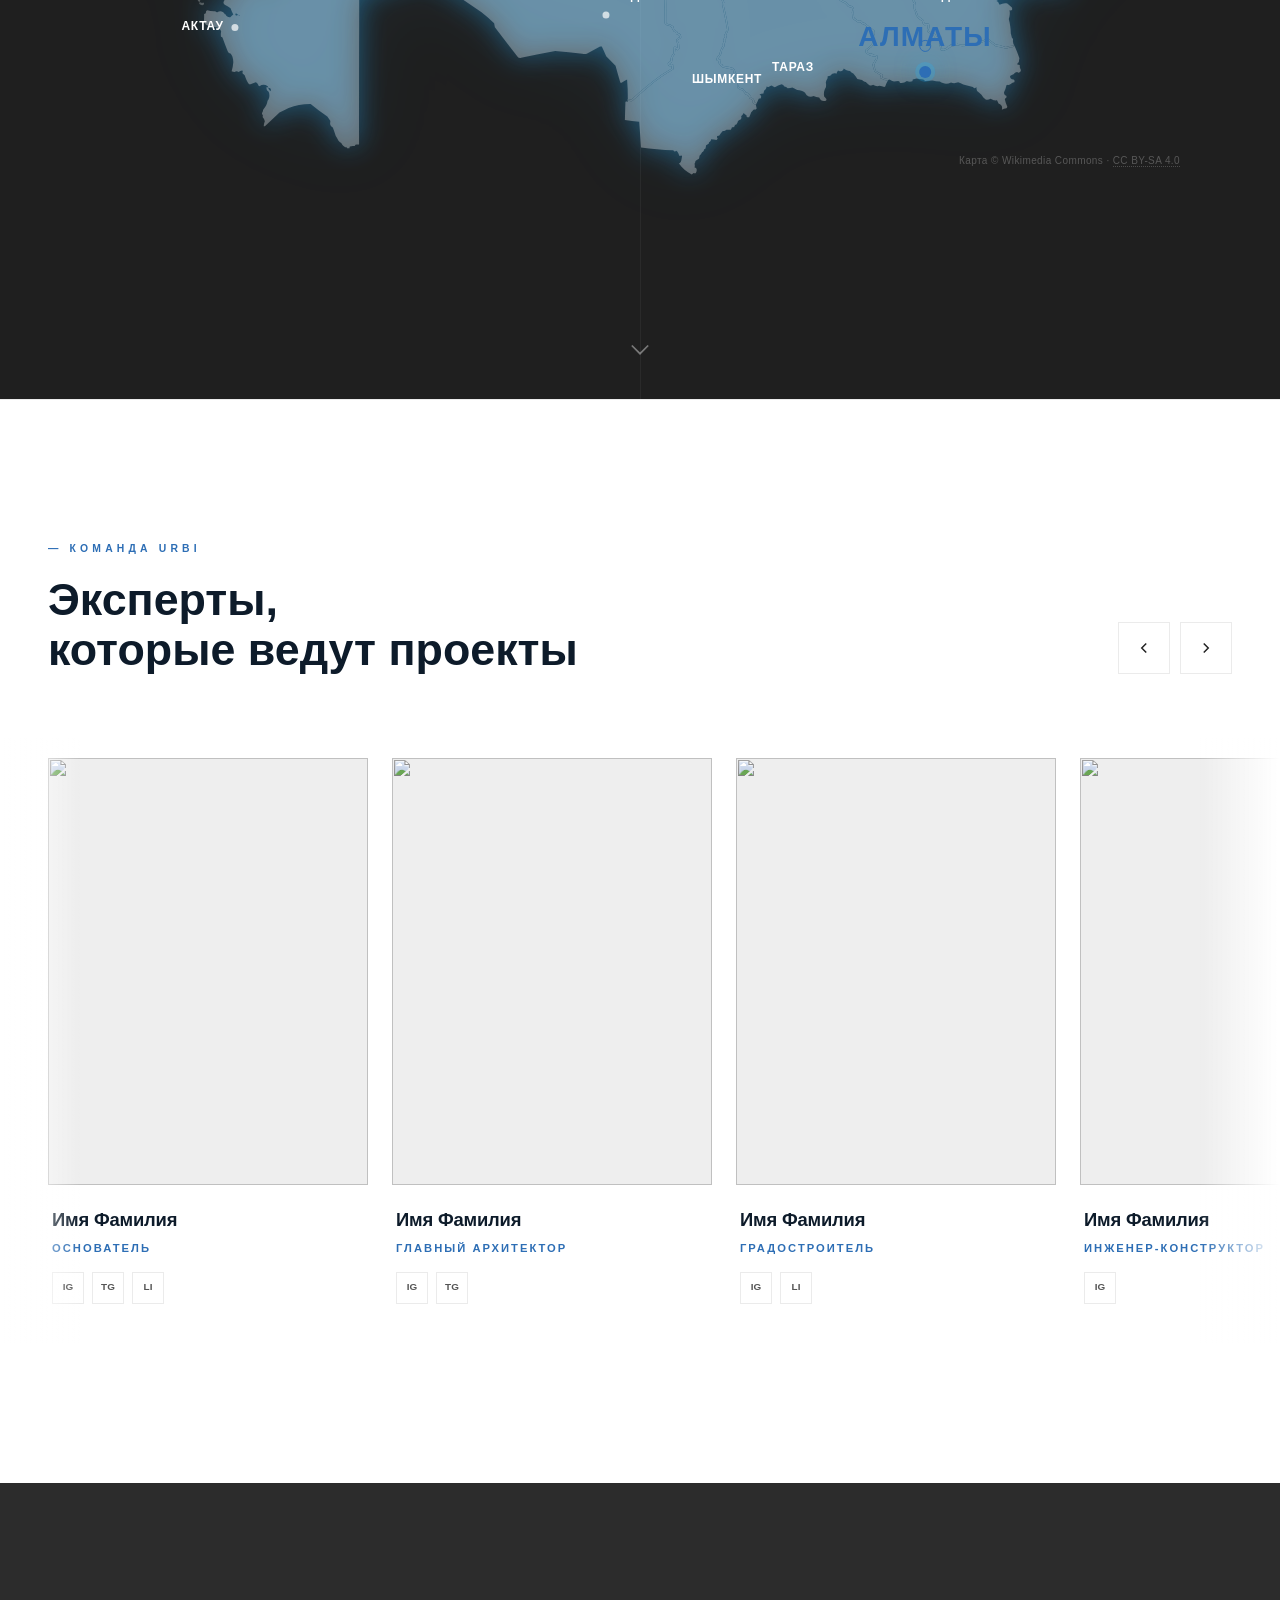
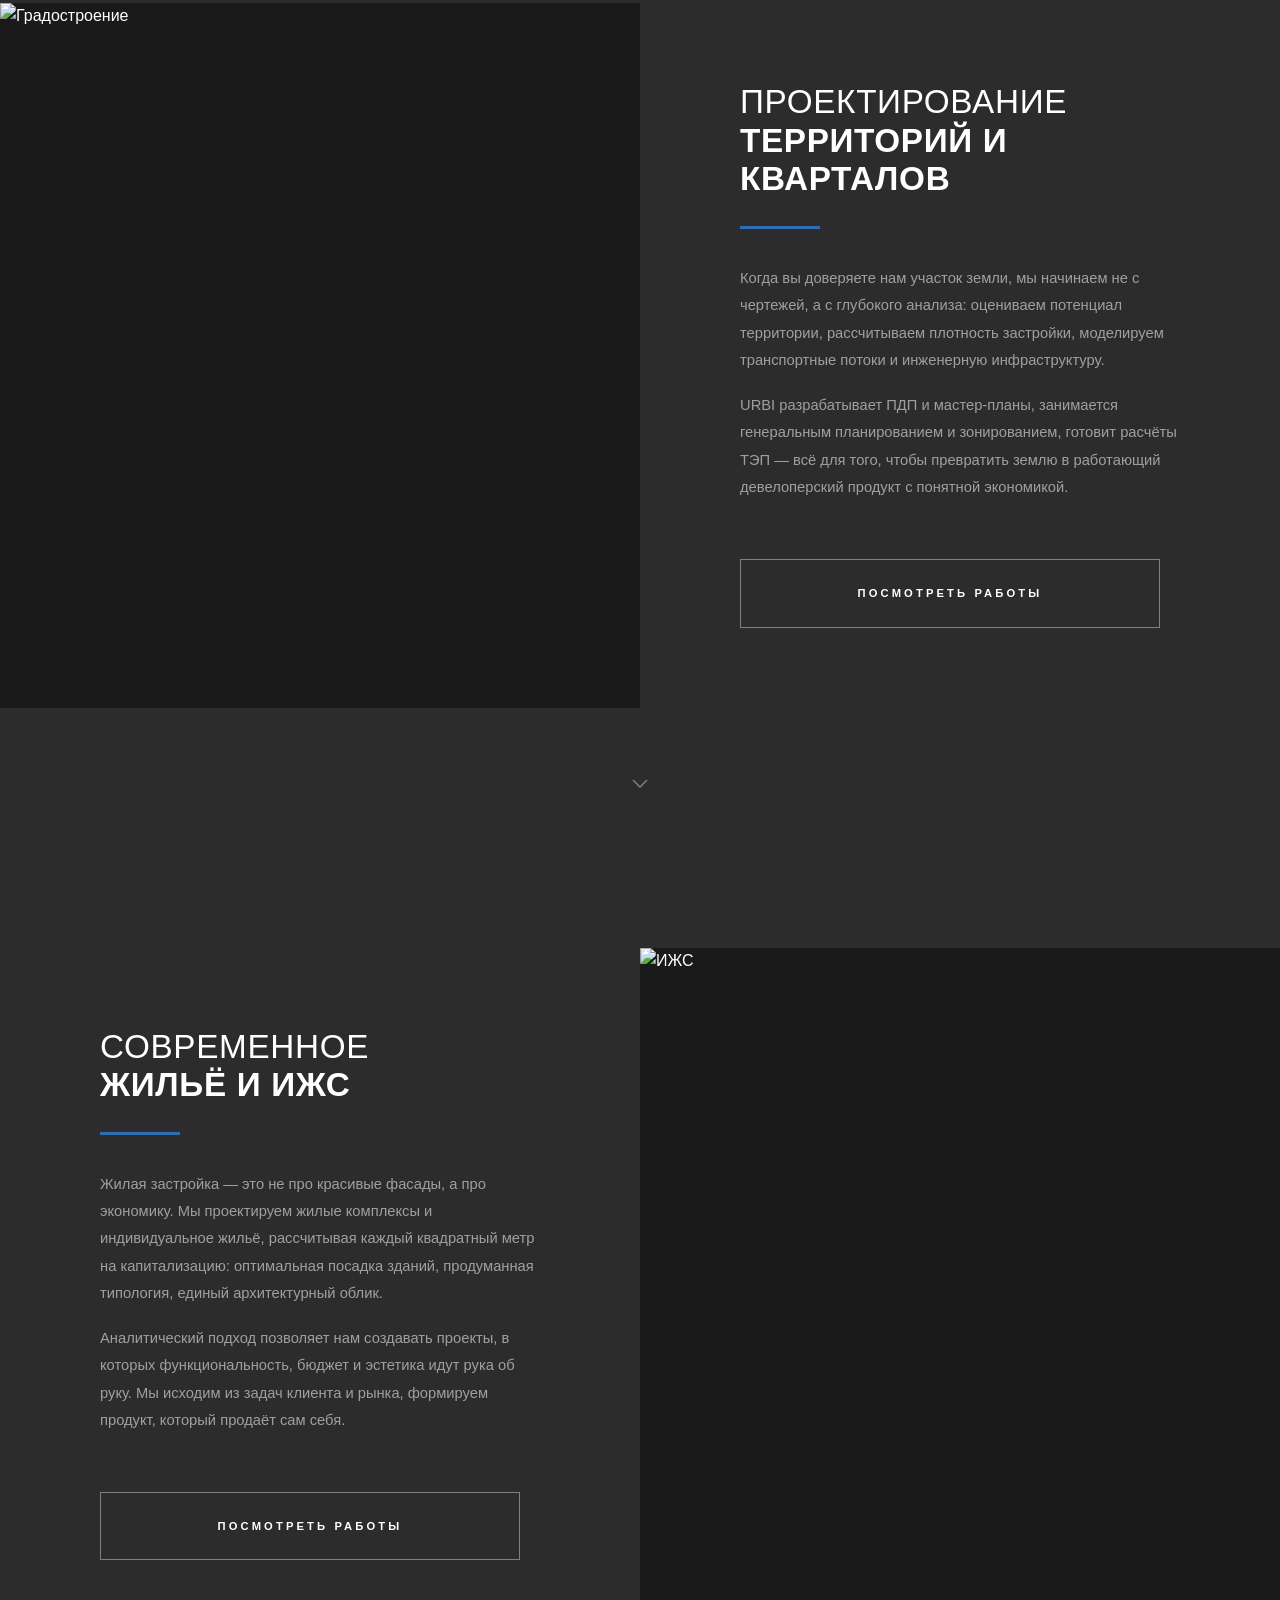
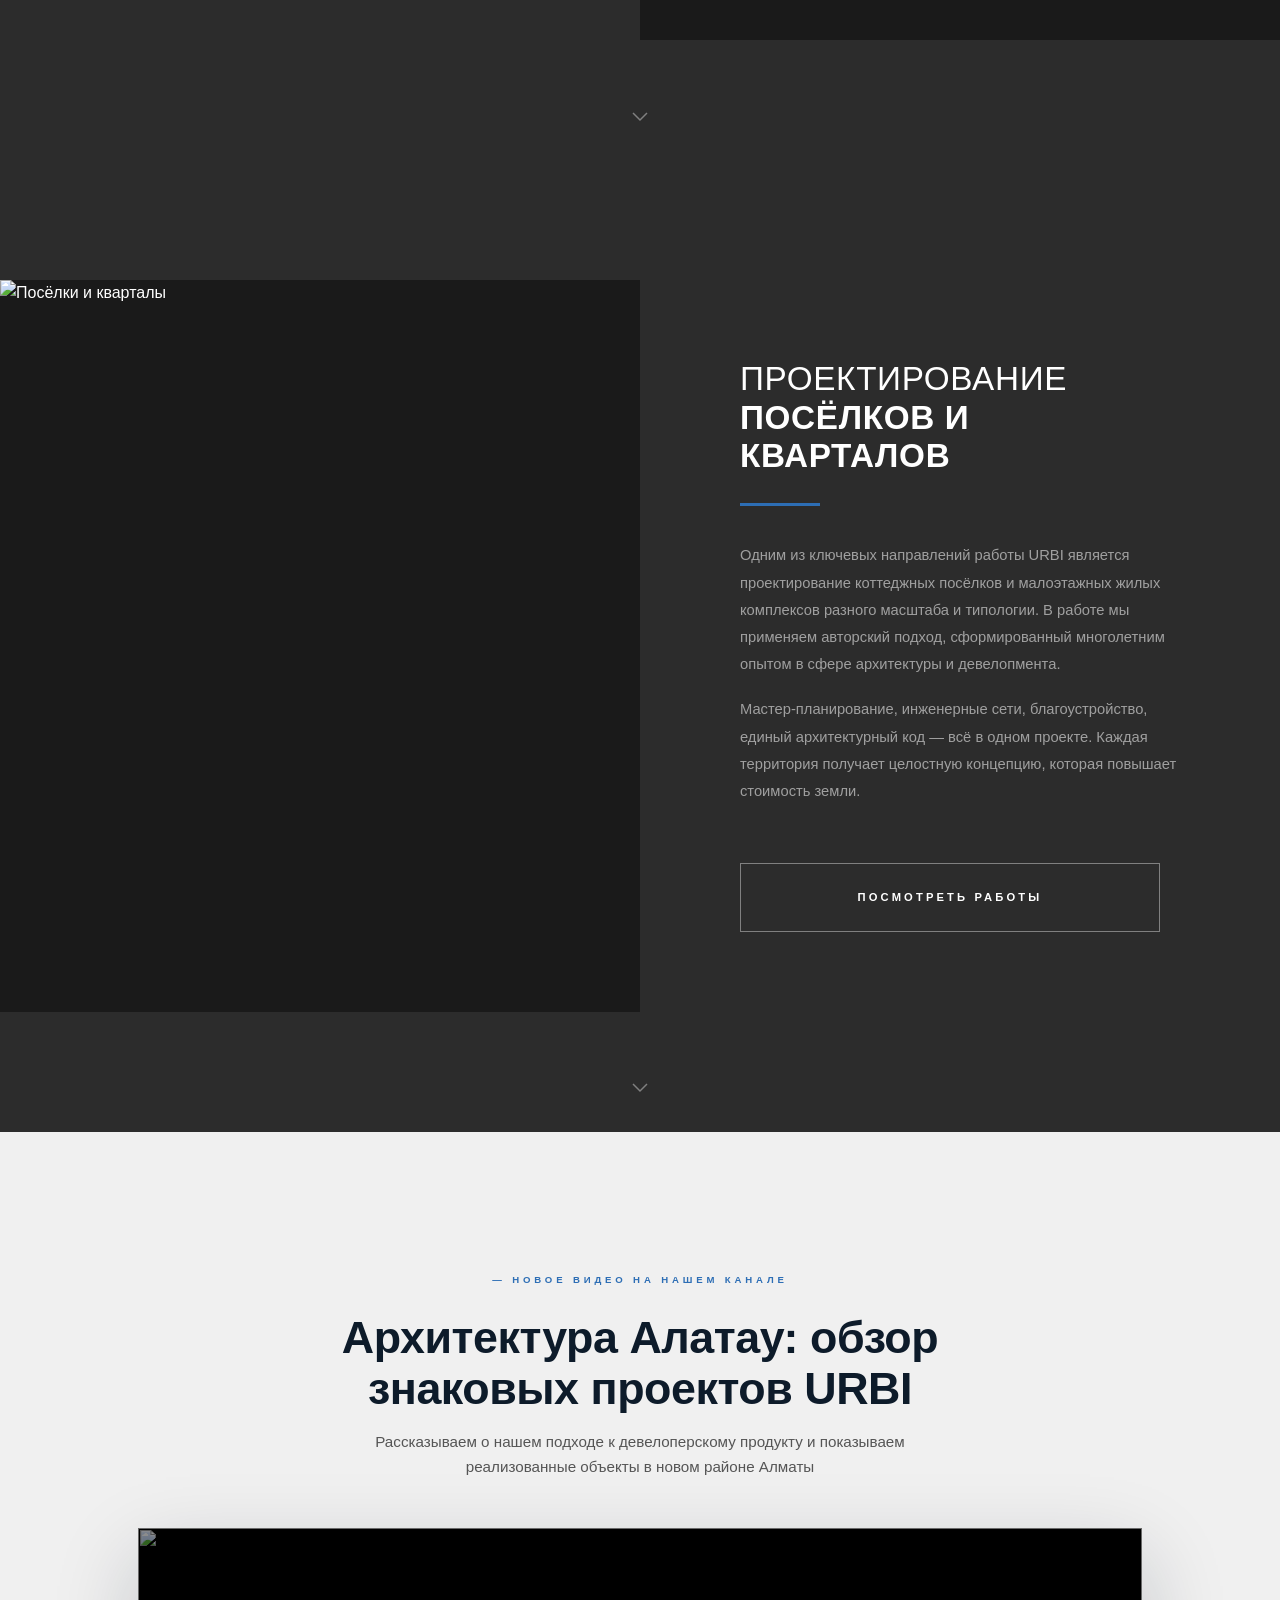
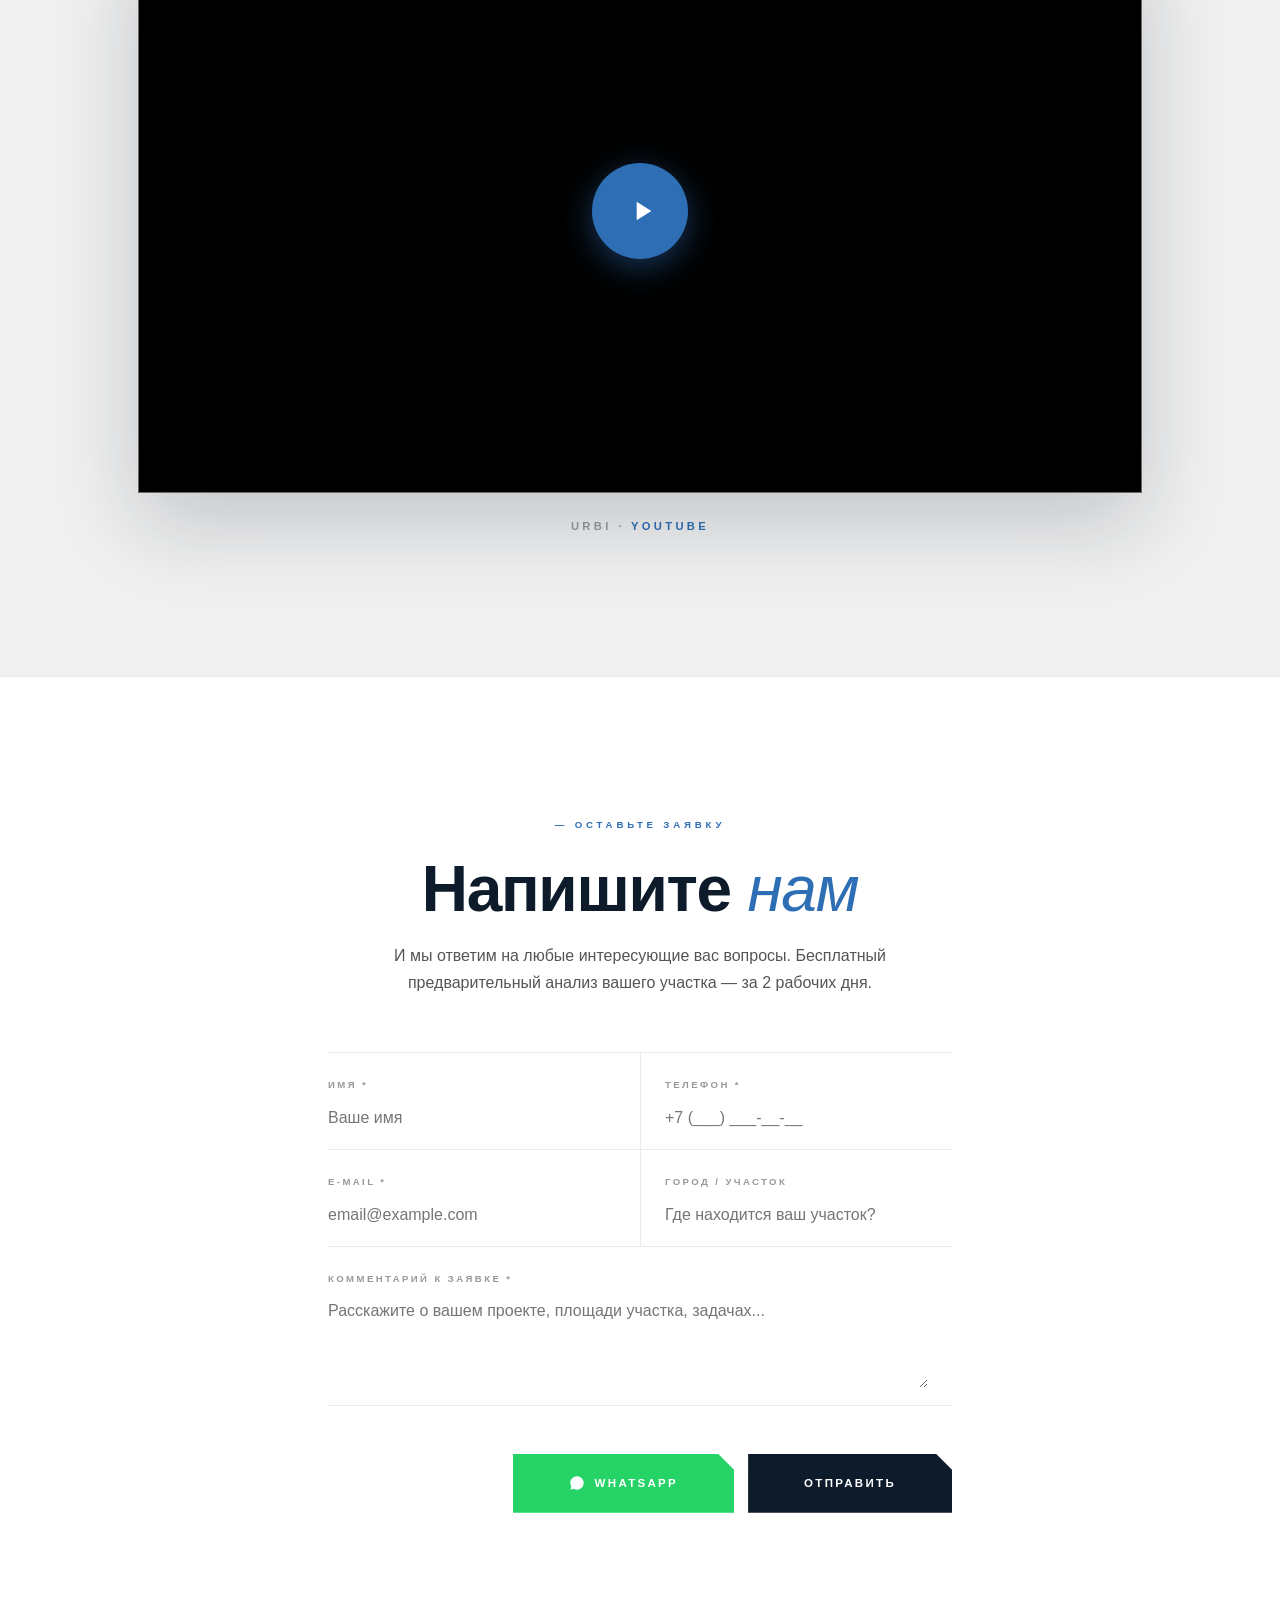
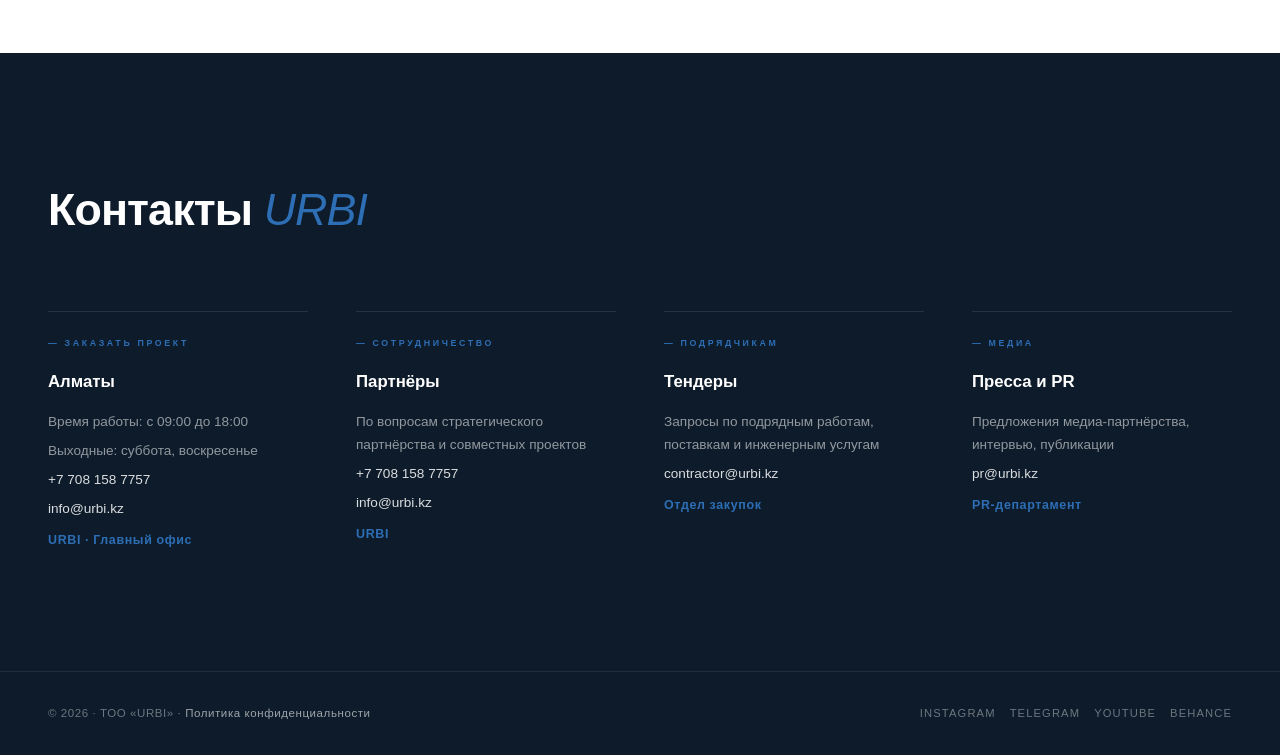
==== commit b604047f: "Replace world map block with drawn Kazakhstan map - Title: «по всему миру» → «по всему Казахстану» -" ====
--- a/index.html
+++ b/index.html
@@ -152,26 +152,53 @@
 .dir-z.dark .dir-z-cta{background:#fff;color:var(--navy)}
 .dir-z.dark .dir-z-cta:hover{background:var(--blue);color:#fff}
 
-/* ===== WORLD MAP BLOCK (zrobim "МЫ ПРОЕКТИРУЕМ ПО ВСЕМУ МИРУ") ===== */
-.world-z{position:relative;min-height:100vh;background:#2c2c2c;color:#fff;overflow:hidden;display:flex;flex-direction:column}
-.world-z-inner{position:relative;z-index:2;flex:1;padding:80px 80px 120px 100px;display:flex;flex-direction:column}
+/* ===== KZ MAP BLOCK ("МЫ ПРОЕКТИРУЕМ ПО ВСЕМУ КАЗАХСТАНУ") ===== */
+.world-z{position:relative;min-height:100vh;background:#1f1f1f;color:#fff;overflow:hidden;display:flex;flex-direction:column}
+.world-z-inner{position:relative;z-index:2;flex:1;padding:70px 80px 90px 100px;display:flex;flex-direction:column}
 .world-z-title{font-size:clamp(1.8rem,3.4vw,2.6rem);line-height:1.15;letter-spacing:.02em;color:#fff;text-transform:uppercase;font-weight:300;margin-bottom:8px}
 .world-z-title .b{display:block;font-weight:700}
 .world-z-line{width:90px;height:3px;background:var(--blue);margin-top:18px}
-/* Map area */
-.world-z-map{flex:1;position:relative;margin-top:48px}
-.world-z-map svg{position:absolute;inset:0;width:100%;height:100%;stroke:rgba(255,255,255,.18);stroke-width:.5;fill:none}
-/* City labels positioned absolutely on map */
-.wm-city{position:absolute;font-weight:700;color:#fff;letter-spacing:.04em;text-transform:uppercase;cursor:default;transition:color .3s,transform .3s;white-space:nowrap;transform:translate(-50%,-50%)}
-.wm-city:hover{color:var(--blue);transform:translate(-50%,-50%) scale(1.1)}
-.wm-city.lg{font-size:1.5rem}
-.wm-city.md{font-size:1rem}
-.wm-city.sm{font-size:.78rem;color:rgba(255,255,255,.8)}
-.wm-city.xs{font-size:.68rem;color:rgba(255,255,255,.7)}
-/* Center divider line (vertical through middle like zrobim) */
-.world-z::before{content:'';position:absolute;left:50%;top:0;bottom:0;width:1px;background:rgba(255,255,255,.06);z-index:1}
-.world-z-arrow{position:absolute;bottom:32px;left:50%;transform:translateX(-50%);z-index:5;cursor:pointer}
+
+/* Map container */
+.world-z-map{position:relative;margin:32px auto 0;width:100%;max-width:1400px;aspect-ratio:3000/1700}
+/* Actual drawn map of Kazakhstan (Wikimedia Commons, CC BY-SA 4.0) */
+.kz-map-img{position:absolute;inset:0;width:100%;height:100%;object-fit:contain;
+  /* tint the light-gray map to a soft white-on-dark silhouette */
+  filter:brightness(0) invert(1) opacity(.32) drop-shadow(0 0 40px rgba(28,184,255,.2));
+  pointer-events:none;user-select:none}
+.kz-map-img.glow{filter:brightness(0) saturate(0) invert(.5) sepia(1) hue-rotate(170deg) saturate(5) blur(14px) opacity(.4);mix-blend-mode:screen}
+
+/* City dot + label (HTML, positioned in % of the map container) */
+.kz-city{position:absolute;transform:translate(-50%,-50%);z-index:3;cursor:default}
+.kz-city .dot{width:7px;height:7px;border-radius:50%;background:rgba(255,255,255,.7);margin:0 auto;transition:background .3s,transform .3s,box-shadow .3s}
+.kz-city .lab{display:block;margin-top:6px;font-weight:700;color:#fff;letter-spacing:.06em;text-transform:uppercase;font-size:11px;white-space:nowrap;transition:color .3s;text-align:center}
+.kz-city.above .lab{margin-top:0;margin-bottom:6px;order:-1}
+.kz-city.above{display:flex;flex-direction:column}
+.kz-city.right{display:flex;align-items:center;gap:8px}
+.kz-city.right .lab{margin:0}
+.kz-city.left{display:flex;flex-direction:row-reverse;align-items:center;gap:8px}
+.kz-city.left .lab{margin:0}
+.kz-city.sm .lab{font-size:12px}
+.kz-city.md .lab{font-size:14px;font-weight:800}
+.kz-city.lg .lab{font-size:28px;font-weight:900;letter-spacing:.04em}
+.kz-city.lg .dot{width:12px;height:12px;background:var(--blue);box-shadow:0 0 0 4px rgba(28,184,255,.22),0 0 24px rgba(28,184,255,.6)}
+.kz-city.lg .lab{color:var(--blue)}
+.kz-city.md .dot{width:9px;height:9px}
+.kz-city:hover .dot{background:var(--blue);transform:scale(1.3);box-shadow:0 0 0 4px rgba(28,184,255,.2)}
+.kz-city:hover .lab{color:var(--blue)}
+
+/* Pulse ring around featured city */
+.kz-city.lg::before{content:'';position:absolute;top:50%;left:50%;width:12px;height:12px;border-radius:50%;border:1.5px solid var(--blue);transform:translate(-50%,-50%);animation:kzPulse 2.4s ease-out infinite;pointer-events:none}
+@keyframes kzPulse{0%{width:12px;height:12px;opacity:.7}100%{width:70px;height:70px;opacity:0}}
+
+/* Subtle center divider (kept from previous design for style continuity) */
+.world-z::before{content:'';position:absolute;left:50%;top:0;bottom:0;width:1px;background:rgba(255,255,255,.05);z-index:1}
+.world-z-arrow{position:absolute;bottom:28px;left:50%;transform:translateX(-50%);z-index:5;cursor:pointer}
 .world-z-arrow svg{width:28px;height:28px;animation:bounceY 2s ease-in-out infinite}
+/* Attribution (bottom-right, tiny) */
+.kz-attr{position:absolute;right:20px;bottom:20px;font-size:10px;color:rgba(255,255,255,.25);letter-spacing:.04em;z-index:4}
+.kz-attr a{color:inherit;text-decoration:none;border-bottom:1px dotted rgba(255,255,255,.2)}
+.kz-attr a:hover{color:rgba(255,255,255,.6)}
 
 /* ===== SERVICE BLOCK — full screen 50/50 (zrobim "Проектирование частных домов") ===== */
 .svc-z{position:relative;min-height:100vh;display:grid;grid-template-columns:1fr 1fr;background:#2c2c2c;color:#fff;overflow:hidden}
@@ -585,67 +612,54 @@
   </div>
 </section>
 
-<!-- ===== WORLD MAP "МЫ ПРОЕКТИРУЕМ ПО ВСЕМУ МИРУ" ===== -->
+<!-- ===== KAZAKHSTAN MAP "МЫ ПРОЕКТИРУЕМ ПО ВСЕМУ КАЗАХСТАНУ" ===== -->
 <section class="world-z">
   <div class="world-z-inner">
-    <h2 class="world-z-title">Мы проектируем<span class="b">по всему миру</span></h2>
+    <h2 class="world-z-title">Мы проектируем<span class="b">по всему Казахстану</span></h2>
     <div class="world-z-line"></div>
 
-    <!-- Map container with cities -->
+    <!-- Map container: real drawn Kazakhstan (Wikimedia Commons) + city labels on top -->
     <div class="world-z-map">
-      <!-- Simplified continents outline (SVG paths) -->
-      <svg viewBox="0 0 1000 500" preserveAspectRatio="xMidYMid meet">
-        <!-- Very rough continent outlines, just enough for ambient effect -->
-        <!-- North America -->
-        <path d="M50 130 Q80 100 130 110 L180 130 L220 160 L260 200 L240 240 L200 260 L150 270 L100 250 L70 200 Z"/>
-        <!-- South America -->
-        <path d="M220 290 L260 290 L280 330 L270 380 L240 420 L210 410 L195 360 Z"/>
-        <!-- Europe -->
-        <path d="M460 130 L520 120 L560 140 L550 180 L500 195 L470 180 Z"/>
-        <!-- Africa -->
-        <path d="M470 220 L540 210 L570 260 L560 320 L520 380 L480 380 L455 320 L450 260 Z"/>
-        <!-- Asia -->
-        <path d="M560 110 Q650 90 750 110 L850 130 L900 170 L880 220 L820 240 L750 250 L680 240 L620 230 L580 200 L560 160 Z"/>
-        <!-- Middle East -->
-        <path d="M580 220 L640 215 L660 260 L630 290 L595 280 Z"/>
-        <!-- India -->
-        <path d="M680 230 L720 230 L735 270 L710 300 L685 280 Z"/>
-        <!-- Australia -->
-        <path d="M820 340 Q860 330 900 350 L910 390 L870 410 L820 400 L805 370 Z"/>
-        <!-- Greenland -->
-        <path d="M380 80 L430 75 L440 120 L410 130 L385 110 Z"/>
-      </svg>
-
-      <!-- City labels — Almaty featured (URBI's home), other Kazakh cities + international -->
-      <span class="wm-city sm" style="top:50%;left:13%">САН-ФРАНЦИСКО</span>
-      <span class="wm-city sm" style="top:46%;left:23%">ЧИКАГО</span>
-      <span class="wm-city md" style="top:48%;left:32%">НЬЮ-ЙОРК</span>
-      <span class="wm-city xs" style="top:78%;left:25%">САН-ПАУЛУ</span>
-
-      <span class="wm-city sm" style="top:36%;left:46%">ЛОНДОН</span>
-      <span class="wm-city xs" style="top:34%;left:41%">ДУБЛИН</span>
-      <span class="wm-city sm" style="top:42%;left:48%">ПАРИЖ</span>
-      <span class="wm-city xs" style="top:48%;left:46%">МАДРИД</span>
-      <span class="wm-city xs" style="top:42%;left:53%">ВЕНА</span>
-      <span class="wm-city xs" style="top:36%;left:55%">ВАРШАВА</span>
-      <span class="wm-city xs" style="top:32%;left:58%">РИГА</span>
-      <span class="wm-city sm" style="top:30%;left:62%">МОСКВА</span>
-      <span class="wm-city xs" style="top:42%;left:60%">КИЕВ</span>
-      <span class="wm-city xs" style="top:50%;left:60%">СТАМБУЛ</span>
-      <span class="wm-city xs" style="top:54%;left:64%">ТБИЛИСИ</span>
-
-      <span class="wm-city sm" style="top:60%;left:62%">ДУБАЙ</span>
-      <span class="wm-city xs" style="top:62%;left:58%">ЭР-РИЯД</span>
-
-      <!-- KAZAKHSTAN — featured -->
-      <span class="wm-city lg" style="top:38%;left:69%;color:var(--blue)">АЛМАТЫ</span>
-      <span class="wm-city sm" style="top:44%;left:71%">АЛАТАУ</span>
-      <span class="wm-city sm" style="top:34%;left:67%">АСТАНА</span>
-      <span class="wm-city xs" style="top:46%;left:65%">ШЫМКЕНТ</span>
-
-      <span class="wm-city sm" style="top:42%;left:80%">УЛАН-БАТОР</span>
-      <span class="wm-city xs" style="top:54%;left:75%">ДЕЛИ</span>
-      <span class="wm-city xs" style="top:78%;left:84%">СИДНЕЙ</span>
+      <img class="kz-map-img glow" src="kz-map.svg" alt="" aria-hidden="true">
+      <img class="kz-map-img" src="kz-map.svg" alt="Карта Казахстана">
+
+      <!-- Cities — positions in % of the 3000×1700 map bounding box -->
+      <!-- West -->
+      <span class="kz-city sm above" style="left:9%;top:32%"><span class="dot"></span><span class="lab">Уральск</span></span>
+      <span class="kz-city sm left"  style="left:22%;top:40%"><span class="dot"></span><span class="lab">Актобе</span></span>
+      <span class="kz-city sm left"  style="left:12%;top:57%"><span class="dot"></span><span class="lab">Атырау</span></span>
+      <span class="kz-city sm left"  style="left:10%;top:74%"><span class="dot"></span><span class="lab">Актау</span></span>
+
+      <!-- North -->
+      <span class="kz-city sm above" style="left:38%;top:19%"><span class="dot"></span><span class="lab">Костанай</span></span>
+      <span class="kz-city sm above" style="left:52%;top:9%"><span class="dot"></span><span class="lab">Петропавловск</span></span>
+      <span class="kz-city sm above" style="left:56%;top:16%"><span class="dot"></span><span class="lab">Кокшетау</span></span>
+
+      <!-- Capital -->
+      <span class="kz-city md"       style="left:60%;top:30%"><span class="dot"></span><span class="lab">Астана</span></span>
+
+      <!-- North-East -->
+      <span class="kz-city sm above" style="left:74%;top:26%"><span class="dot"></span><span class="lab">Павлодар</span></span>
+      <span class="kz-city sm above" style="left:82%;top:36%"><span class="dot"></span><span class="lab">Семей</span></span>
+      <span class="kz-city sm right" style="left:88%;top:39%"><span class="dot"></span><span class="lab">Усть-Каменогорск</span></span>
+
+      <!-- Central -->
+      <span class="kz-city sm right" style="left:66%;top:40%"><span class="dot"></span><span class="lab">Караганда</span></span>
+      <span class="kz-city sm above" style="left:56%;top:55%"><span class="dot"></span><span class="lab">Жезказган</span></span>
+
+      <!-- South -->
+      <span class="kz-city sm above" style="left:46%;top:70%"><span class="dot"></span><span class="lab">Кызылорда</span></span>
+      <span class="kz-city sm"       style="left:57%;top:82%"><span class="dot"></span><span class="lab">Шымкент</span></span>
+      <span class="kz-city sm"       style="left:63%;top:80%"><span class="dot"></span><span class="lab">Тараз</span></span>
+
+      <!-- South-East -->
+      <span class="kz-city sm right" style="left:78%;top:69%"><span class="dot"></span><span class="lab">Талдыкорган</span></span>
+
+      <!-- Almaty — FEATURED -->
+      <span class="kz-city lg above" style="left:75%;top:77%"><span class="dot"></span><span class="lab">Алматы</span></span>
+
+      <!-- Attribution -->
+      <span class="kz-attr">Карта © Wikimedia Commons · <a href="https://creativecommons.org/licenses/by-sa/4.0/" target="_blank" rel="noopener">CC BY-SA 4.0</a></span>
     </div>
   </div>
   <div class="world-z-arrow" onclick="document.querySelectorAll('.svc-z')[0].scrollIntoView({behavior:'smooth'})">
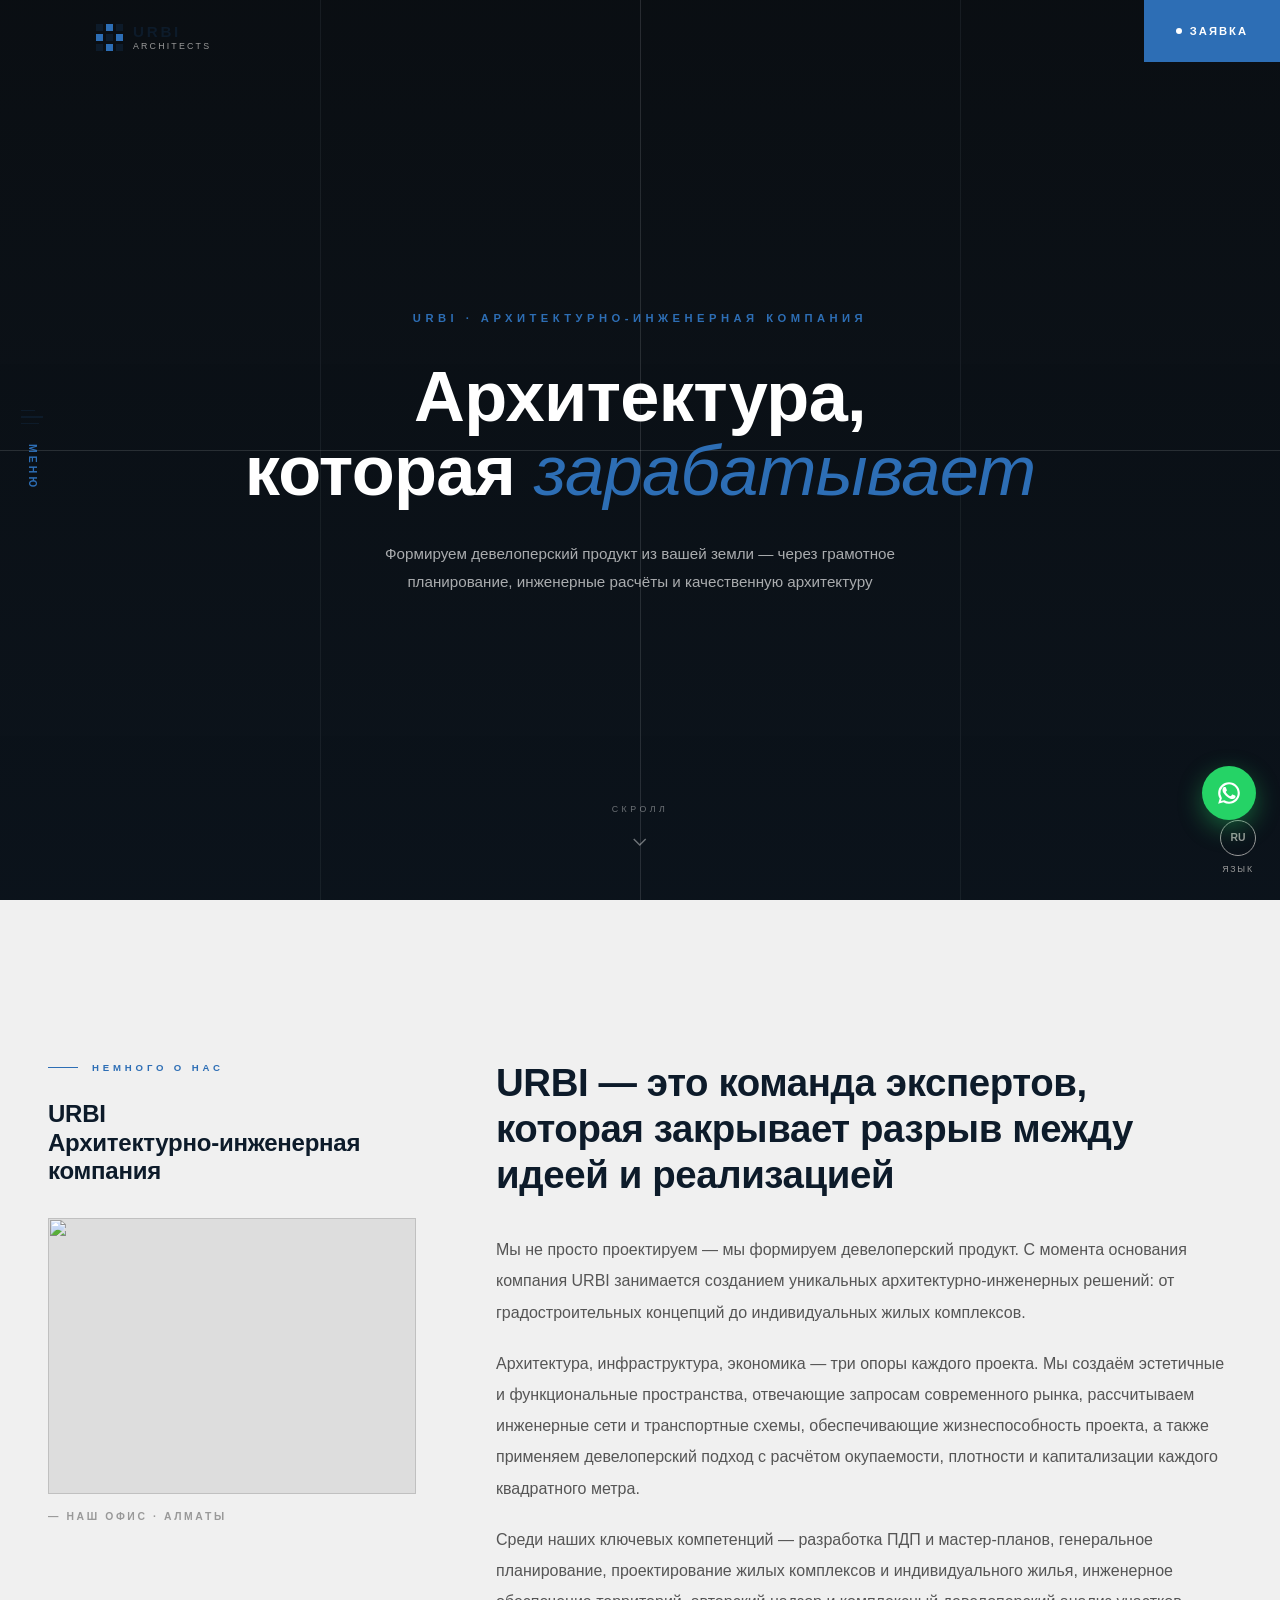
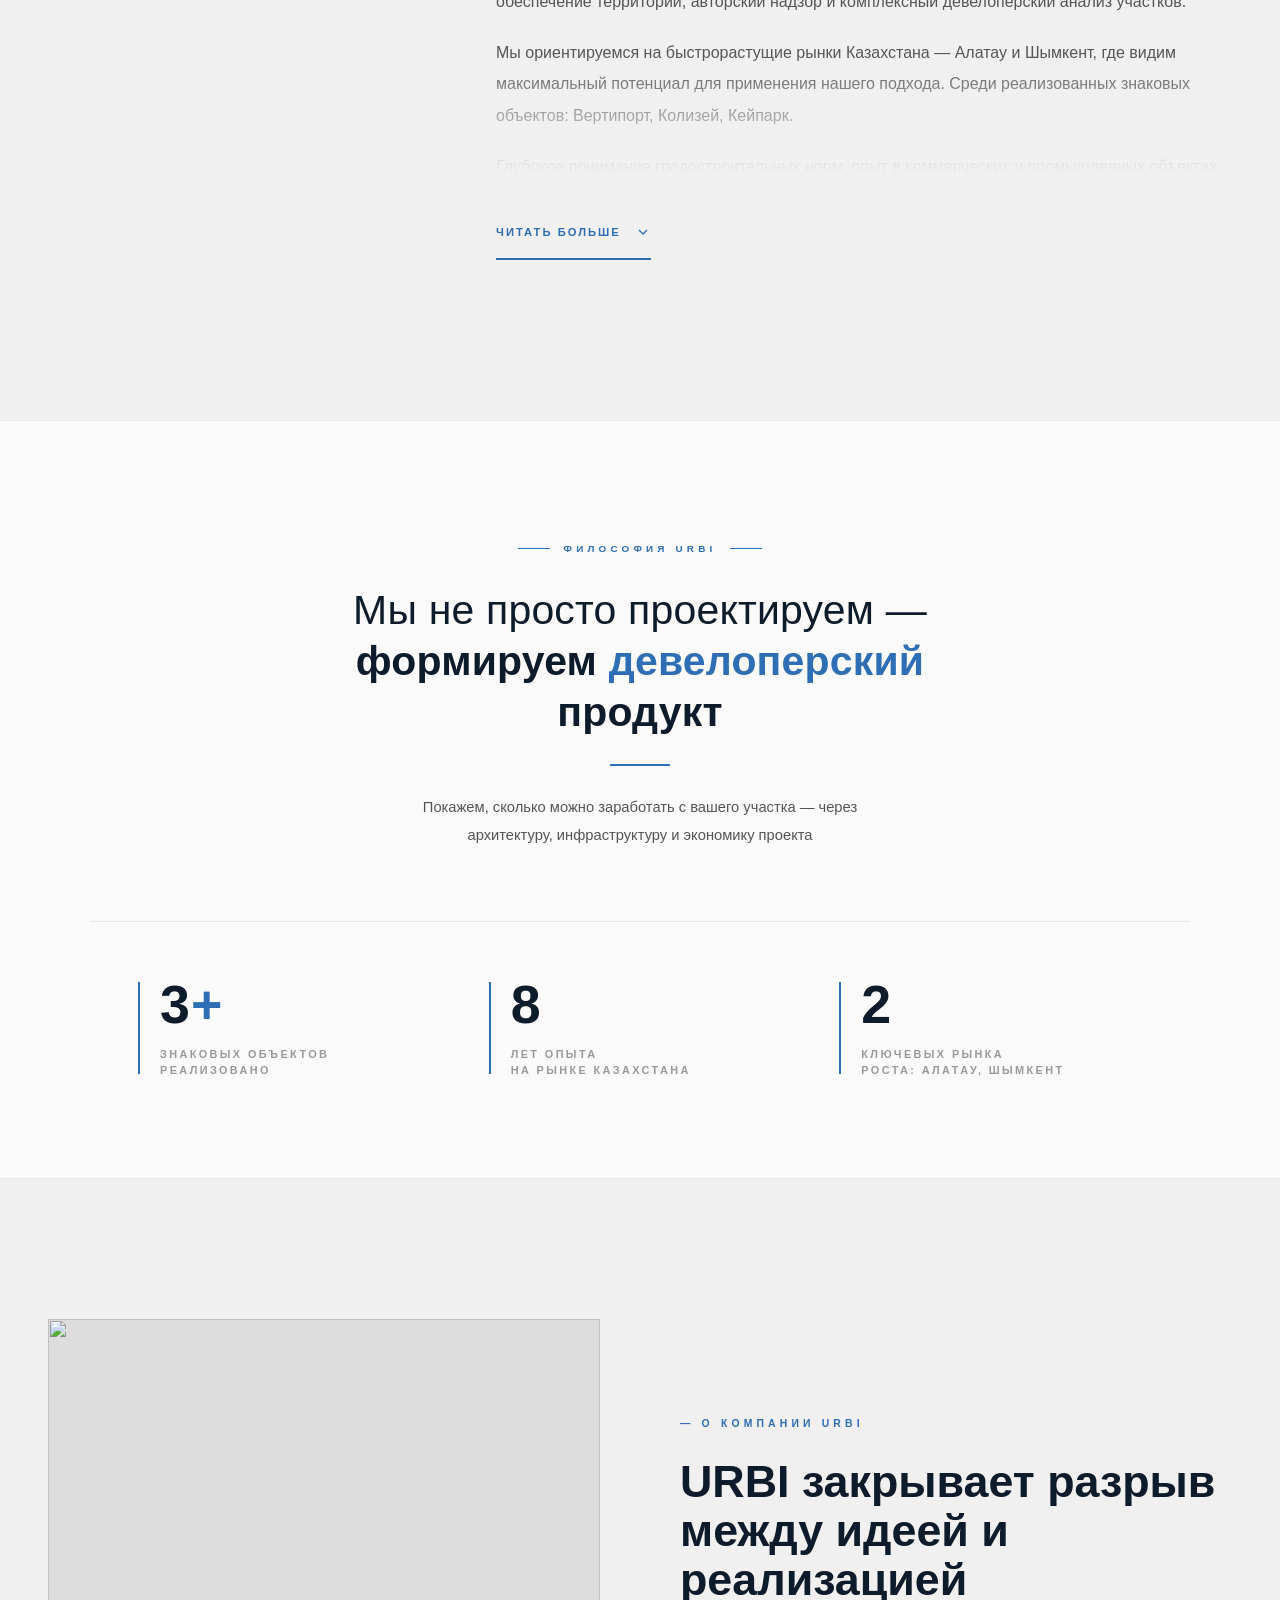
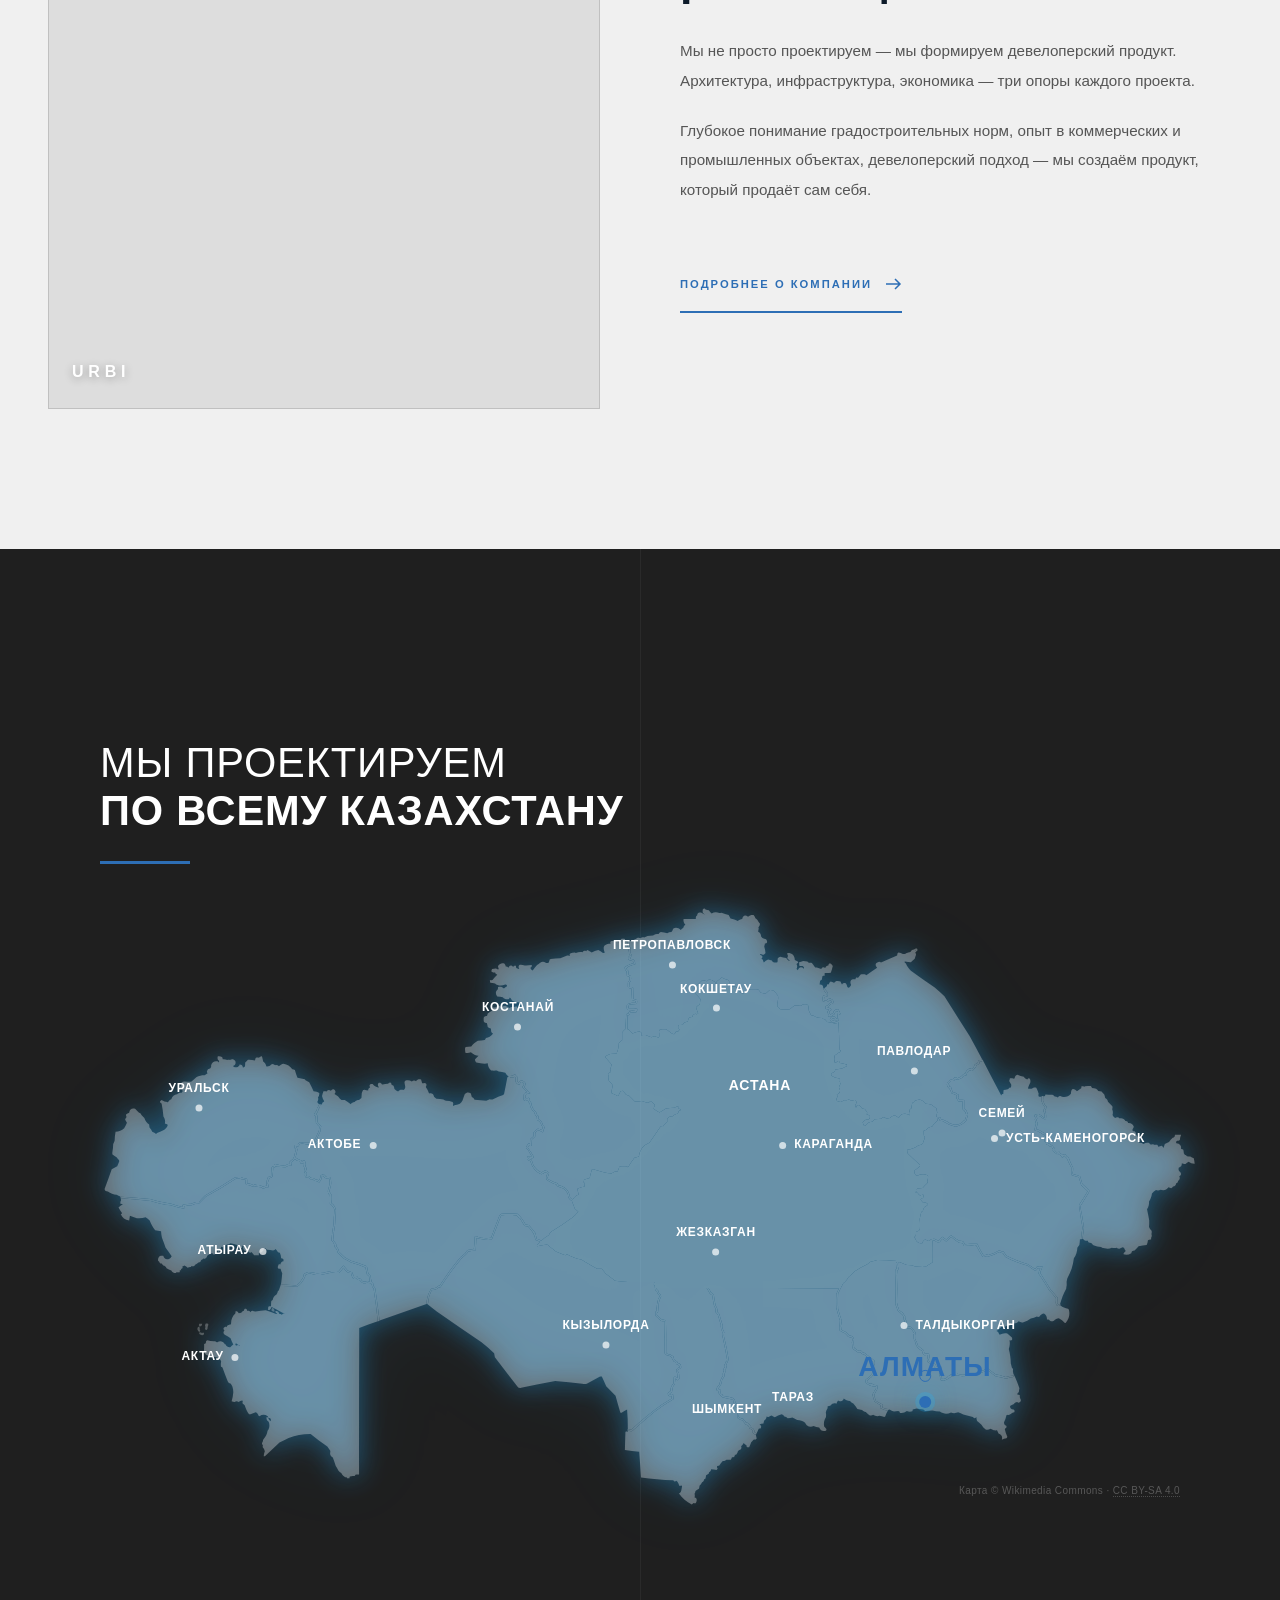
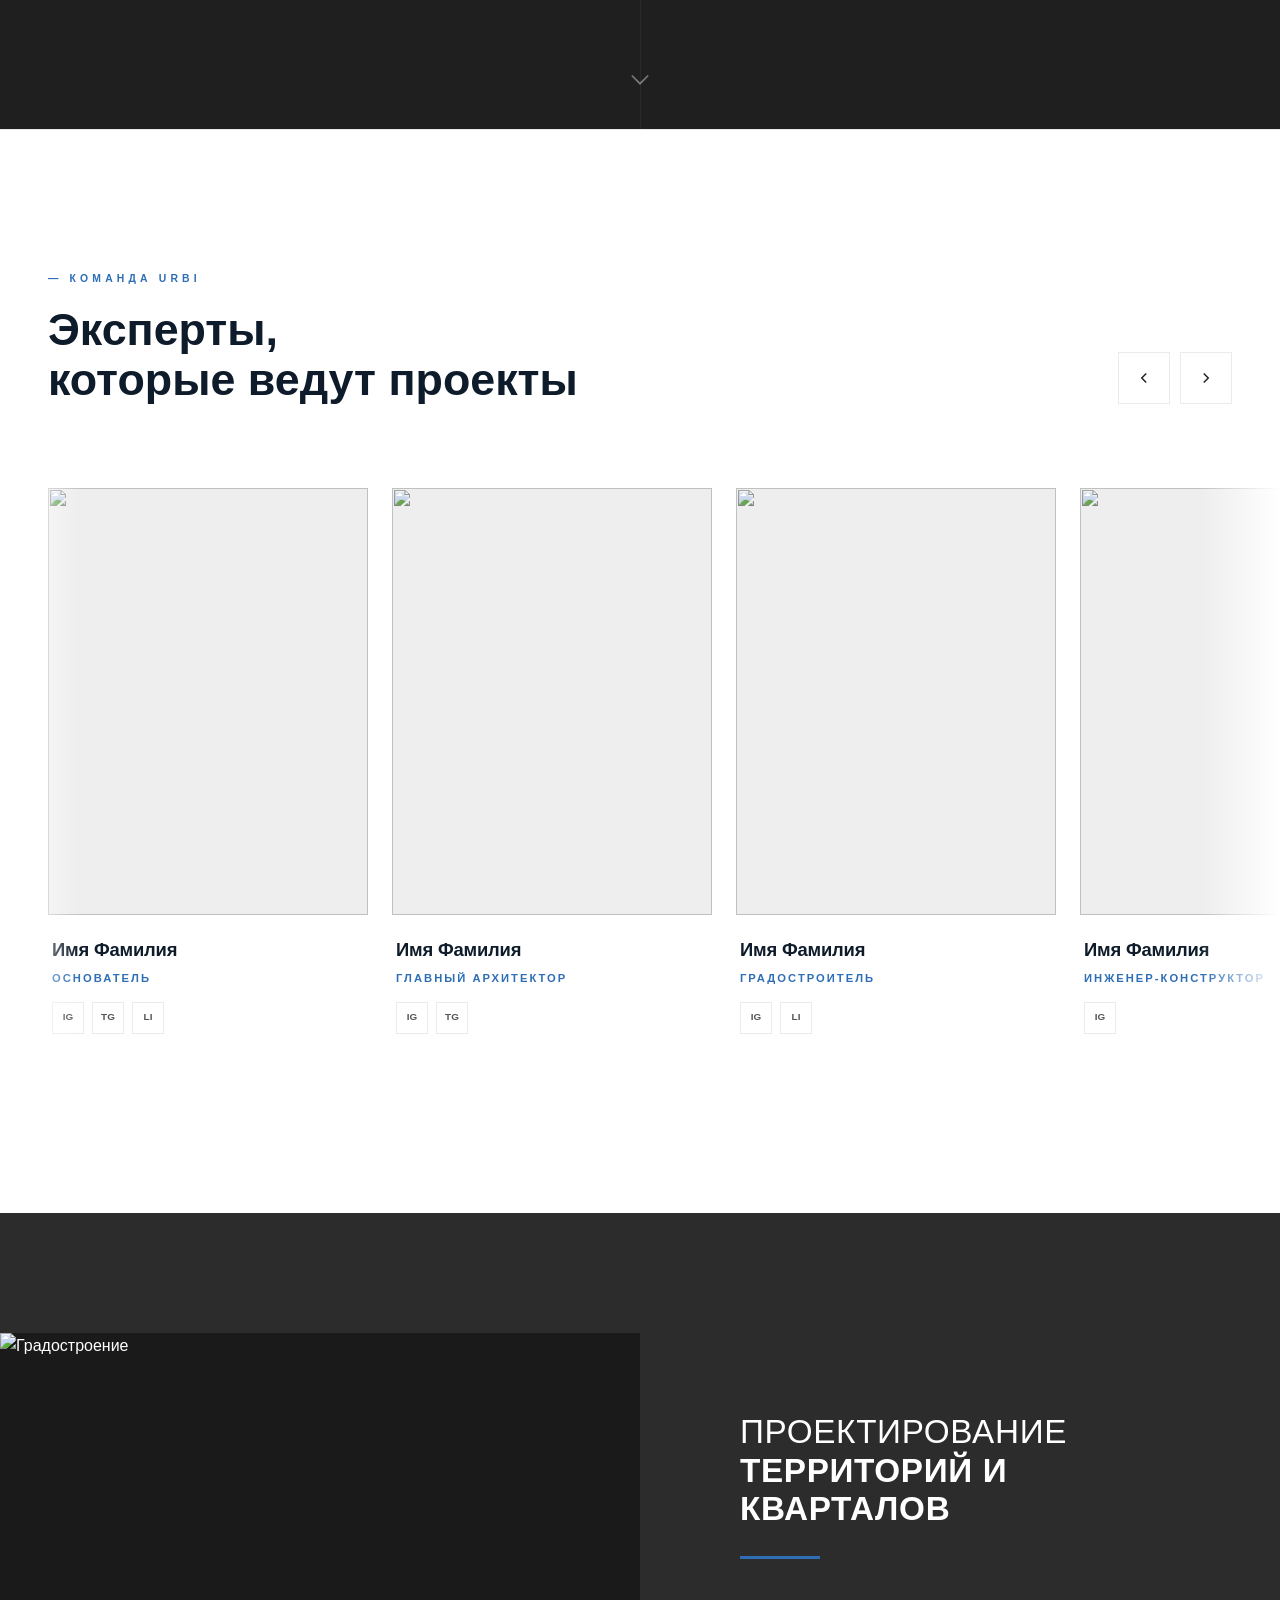
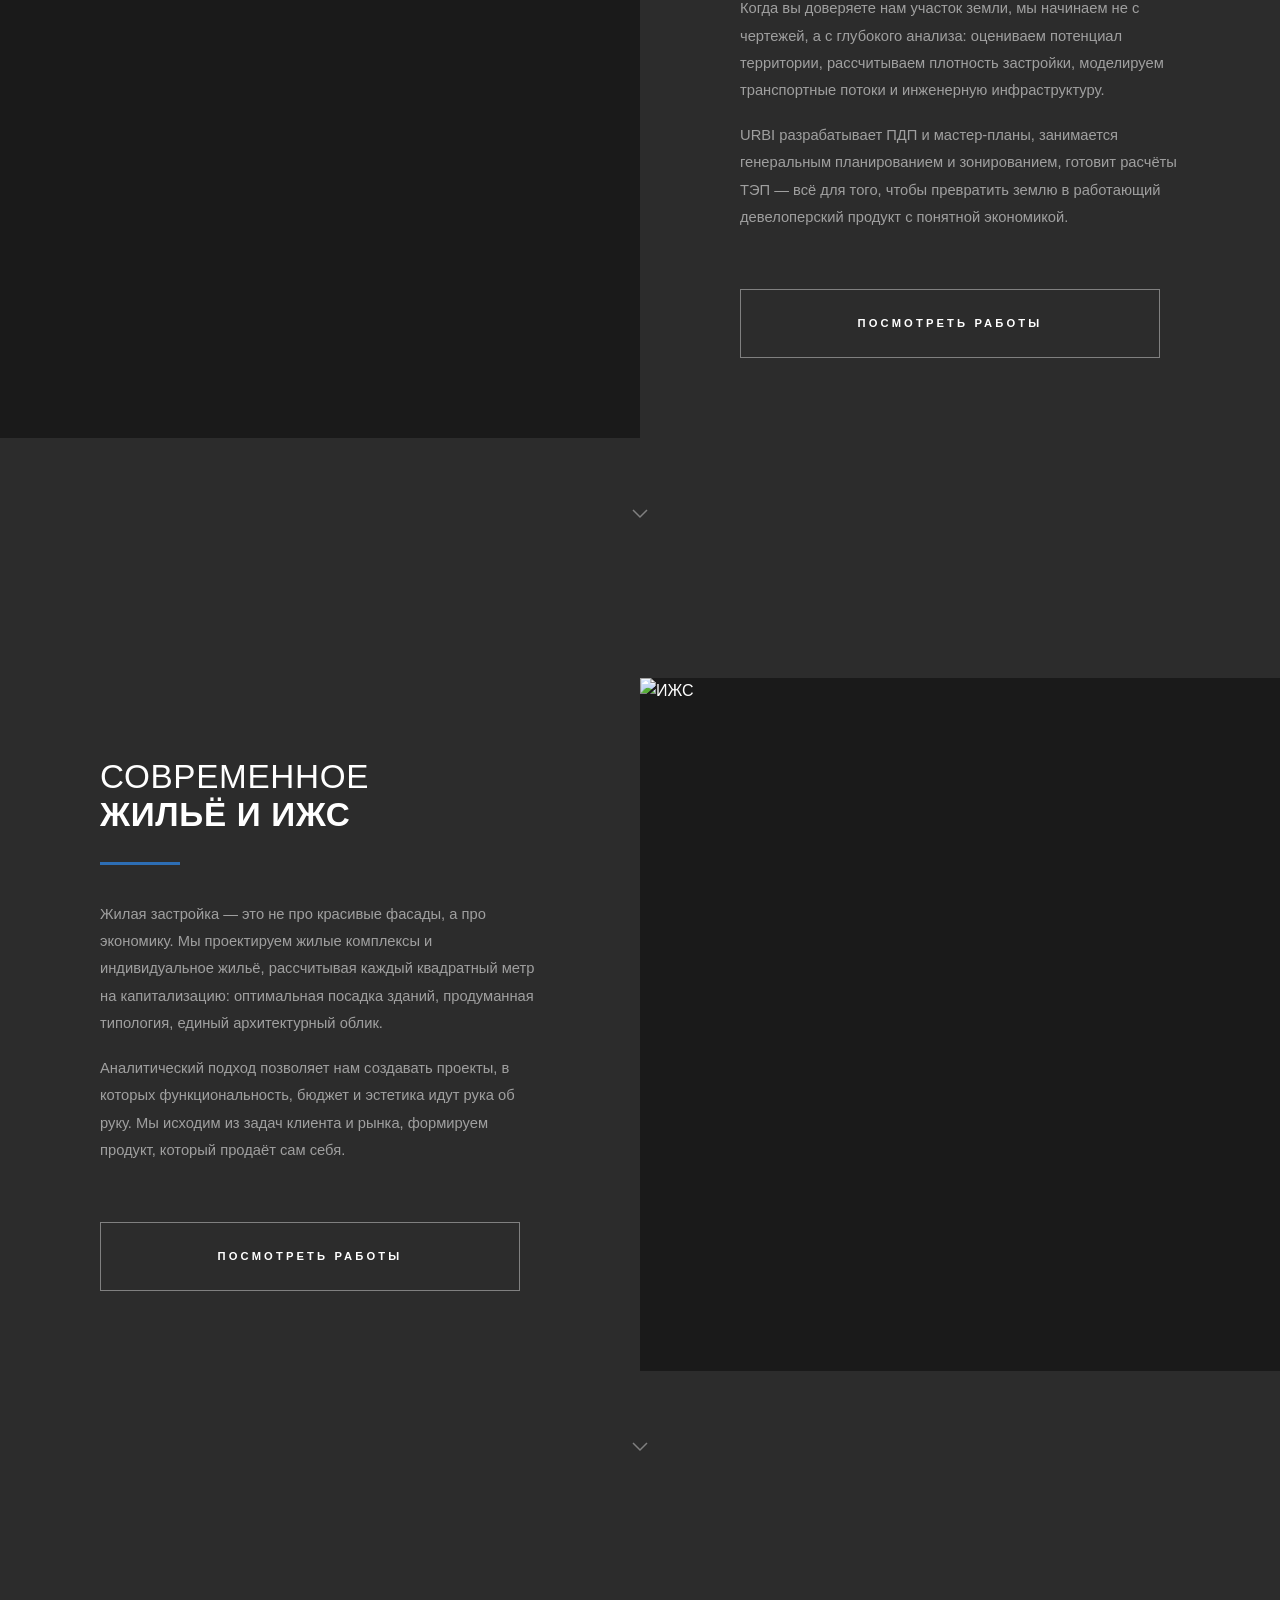
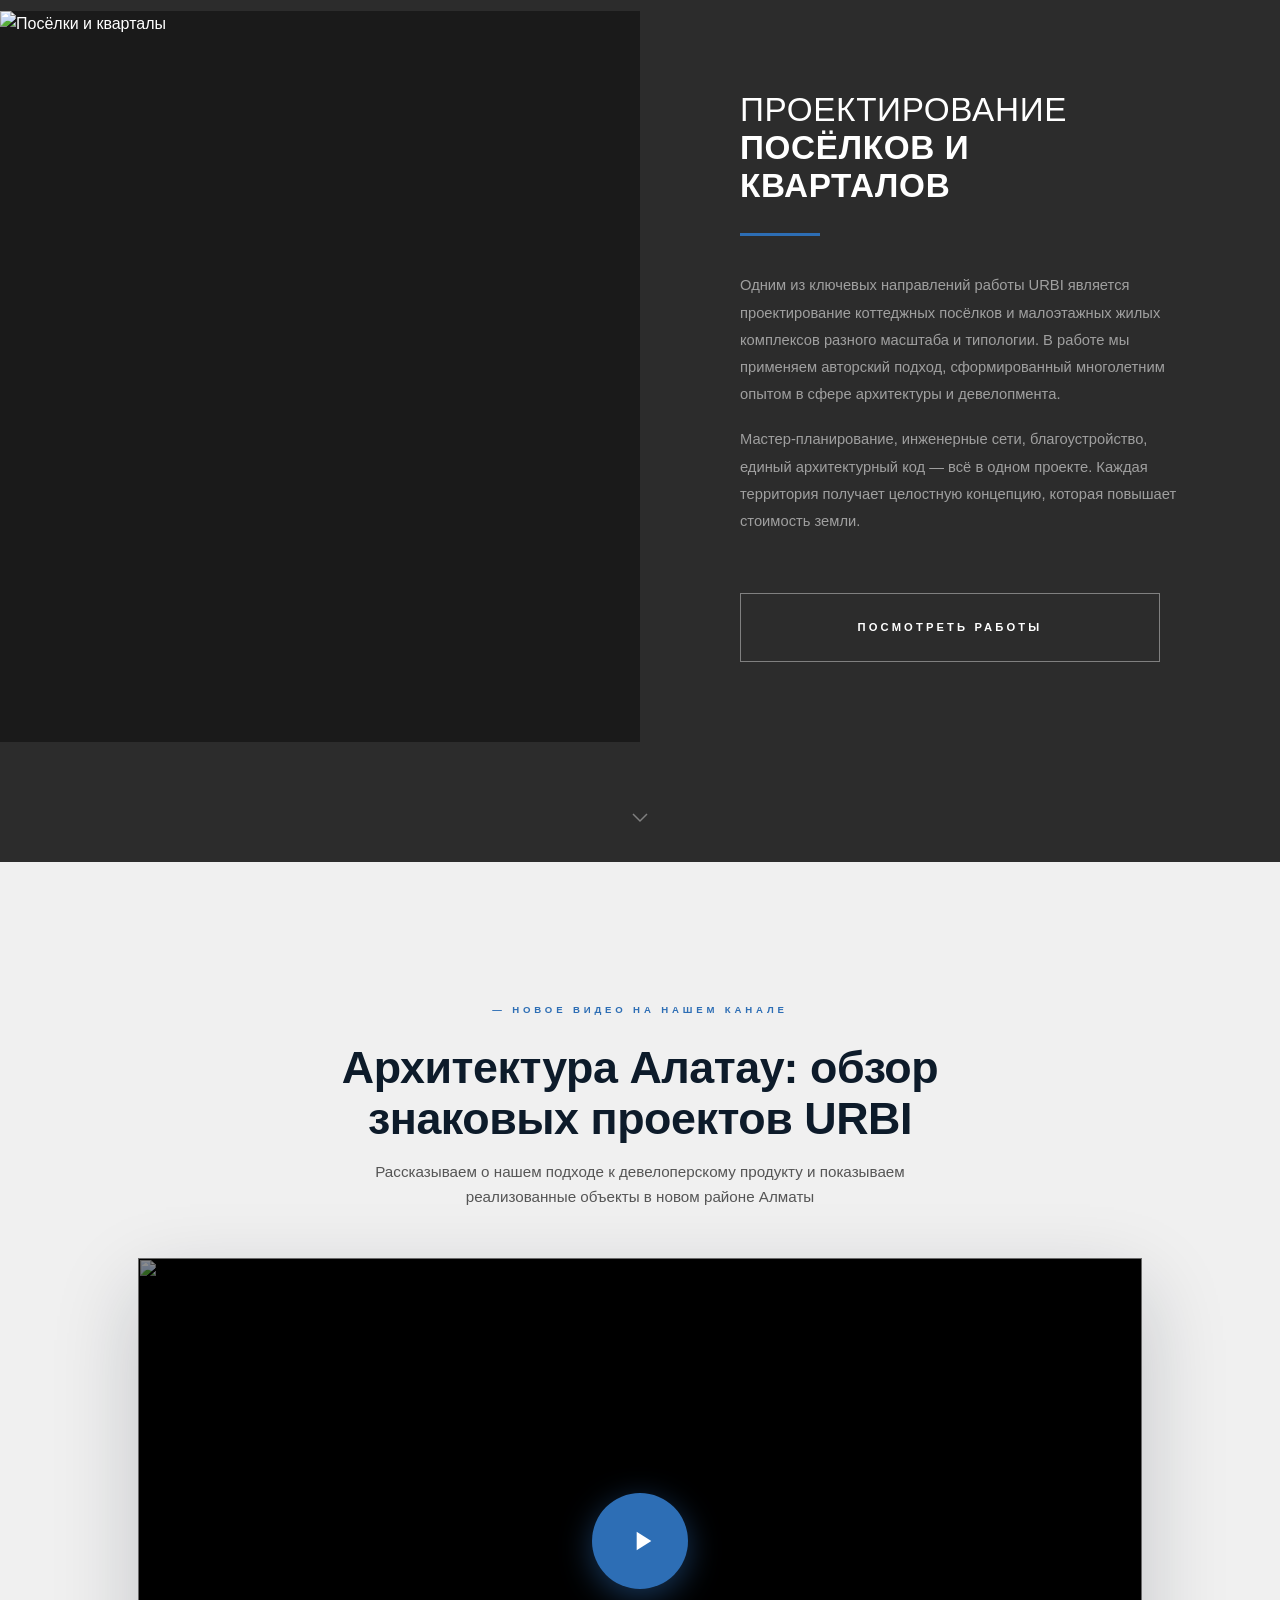
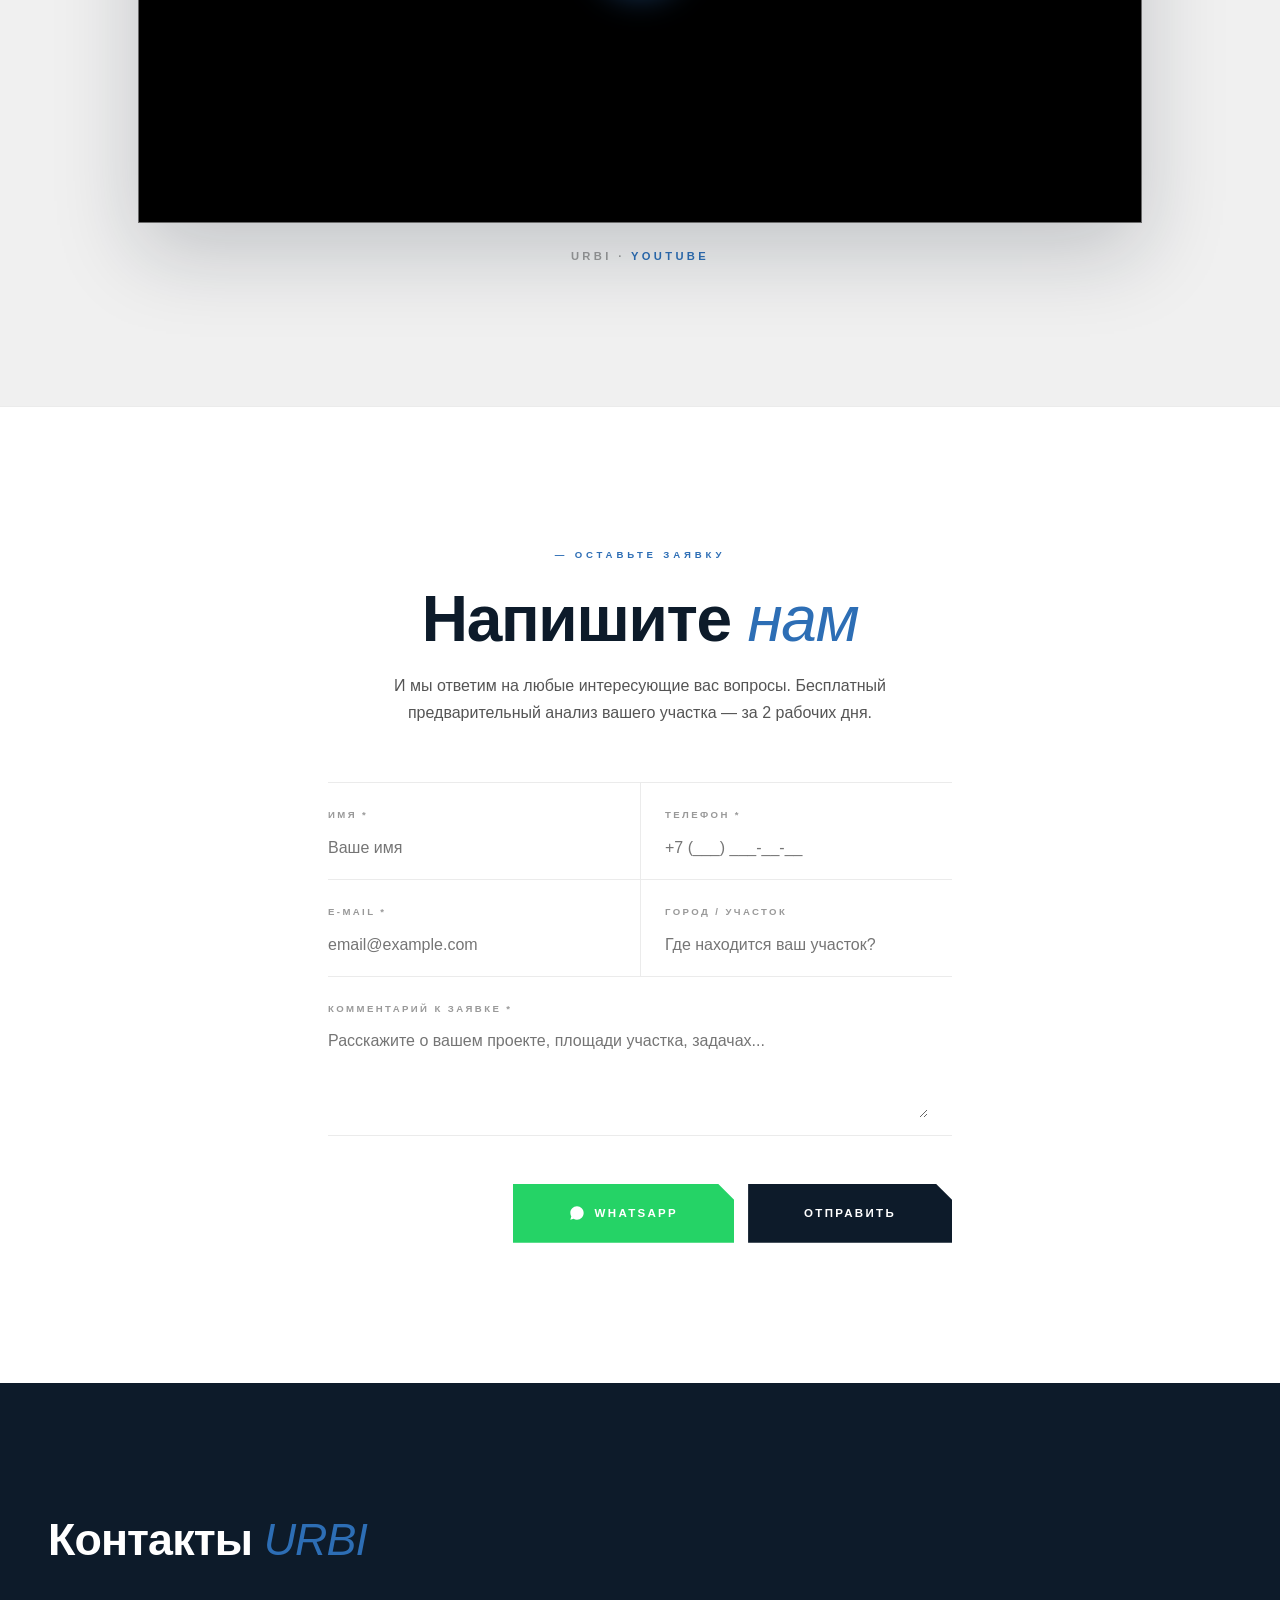
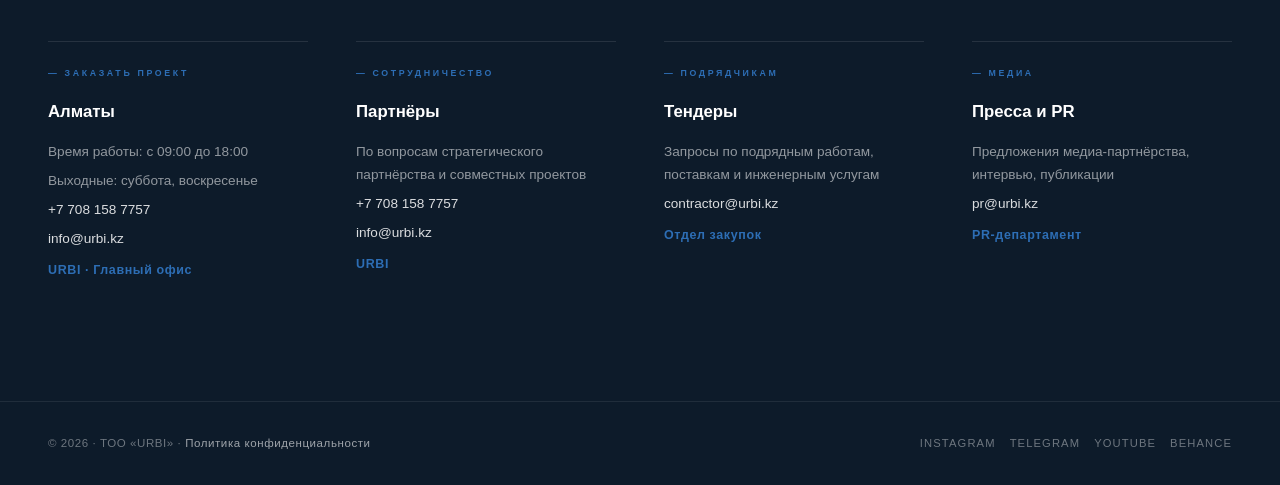
==== commit c291bf9c: "Tone down slogan block to match site typography - Title: clamp(3rem,9vw,8rem) weight 900 → clamp(1.6" ====
--- a/index.html
+++ b/index.html
@@ -97,21 +97,23 @@
 .info-z-more.expanded svg{transform:rotate(180deg)}
 
 /* ===== BLOCK 3 — Big slogan + counters (zrobim "ВЫХОДЯ ЗА РАМКИ") ===== */
-.slogan-z{padding:140px 0 120px;background:#fff;text-align:center;border-top:1px solid var(--border);position:relative}
-.slogan-z-eyebrow{font-size:.6rem;font-weight:700;letter-spacing:.5em;text-transform:uppercase;color:var(--blue);margin-bottom:36px;display:inline-flex;align-items:center;gap:14px}
-.slogan-z-eyebrow::before,.slogan-z-eyebrow::after{content:'';width:40px;height:1px;background:var(--blue)}
-.slogan-z-h{font-size:clamp(3rem,9vw,8rem);font-weight:900;color:var(--navy);line-height:.95;letter-spacing:-.03em;text-transform:uppercase;margin-bottom:24px}
-.slogan-z-h em{font-style:italic;color:var(--blue);font-weight:400}
-.slogan-z-sub{font-size:1rem;color:var(--text2);max-width:560px;margin:32px auto 0;line-height:1.85}
+.slogan-z{padding:110px 0 100px;background:#fafafa;text-align:center;border-top:1px solid var(--border);border-bottom:1px solid var(--border);position:relative}
+.slogan-z-eyebrow{font-size:.62rem;font-weight:700;letter-spacing:.42em;text-transform:uppercase;color:var(--blue);margin-bottom:28px;display:inline-flex;align-items:center;gap:14px}
+.slogan-z-eyebrow::before,.slogan-z-eyebrow::after{content:'';width:32px;height:1px;background:var(--blue)}
+.slogan-z-h{font-size:clamp(1.6rem,3.2vw,2.6rem);font-weight:300;color:var(--navy);line-height:1.25;letter-spacing:.005em;margin:0 auto 14px;max-width:760px;padding:0 24px}
+.slogan-z-h b{font-weight:800;color:var(--navy)}
+.slogan-z-h em{font-style:normal;color:var(--blue);font-weight:700}
+.slogan-z-accent{width:60px;height:2px;background:var(--blue);margin:26px auto 0}
+.slogan-z-sub{font-size:.92rem;color:var(--text2);max-width:520px;margin:28px auto 0;line-height:1.85;padding:0 24px}
 
 /* Counters row inside slogan section */
-.slogan-z-counters{margin-top:96px;padding-top:64px;border-top:1px solid var(--border);max-width:1200px;margin-left:auto;margin-right:auto;padding-left:48px;padding-right:48px;display:grid;grid-template-columns:repeat(3,1fr);gap:48px}
-.szc{text-align:left;position:relative;padding-left:24px}
-.szc::before{content:'';position:absolute;left:0;top:0;bottom:0;width:2px;background:var(--blue);transition:height .3s}
+.slogan-z-counters{margin-top:72px;padding-top:56px;border-top:1px solid var(--border);max-width:1100px;margin-left:auto;margin-right:auto;padding-left:48px;padding-right:48px;display:grid;grid-template-columns:repeat(3,1fr);gap:48px}
+.szc{text-align:left;position:relative;padding-left:22px}
+.szc::before{content:'';position:absolute;left:0;top:4px;bottom:4px;width:2px;background:var(--blue);transition:background .3s}
 .szc:hover::before{background:var(--navy)}
-.szc-num{font-size:clamp(3rem,6vw,5rem);font-weight:900;color:var(--navy);line-height:1;letter-spacing:-.02em}
-.szc-num em{color:var(--blue);font-style:normal}
-.szc-label{font-size:.7rem;font-weight:700;letter-spacing:.25em;text-transform:uppercase;color:var(--text3);margin-top:18px;line-height:1.4}
+.szc-num{font-size:clamp(2.2rem,4.2vw,3.4rem);font-weight:800;color:var(--navy);line-height:1;letter-spacing:-.015em}
+.szc-num em{color:var(--blue);font-style:normal;margin-left:2px}
+.szc-label{font-size:.68rem;font-weight:700;letter-spacing:.22em;text-transform:uppercase;color:var(--text3);margin-top:14px;line-height:1.5}
 
 /* ===== ABOUT BLOCK 50/50 (zrobim style) ===== */
 .about-z{padding:140px 0;background:#f0f0f0}
@@ -576,10 +578,11 @@
   </div>
 </section>
 
-<!-- ===== BLOCK 3 — Big slogan + counters (zrobim "ВЫХОДЯ ЗА РАМКИ") ===== -->
+<!-- ===== BLOCK 3 — Slogan + counters ===== -->
 <section class="slogan-z">
-  <div class="slogan-z-eyebrow">слоган нашей компании</div>
-  <h2 class="slogan-z-h">Формируем<br><em>девелоперский</em><br>продукт</h2>
+  <div class="slogan-z-eyebrow">философия URBI</div>
+  <h2 class="slogan-z-h">Мы не просто проектируем — <b>формируем</b> <em>девелоперский</em> <b>продукт</b></h2>
+  <div class="slogan-z-accent"></div>
   <p class="slogan-z-sub">Покажем, сколько можно заработать с вашего участка — через архитектуру, инфраструктуру и экономику проекта</p>
 
   <div class="slogan-z-counters">
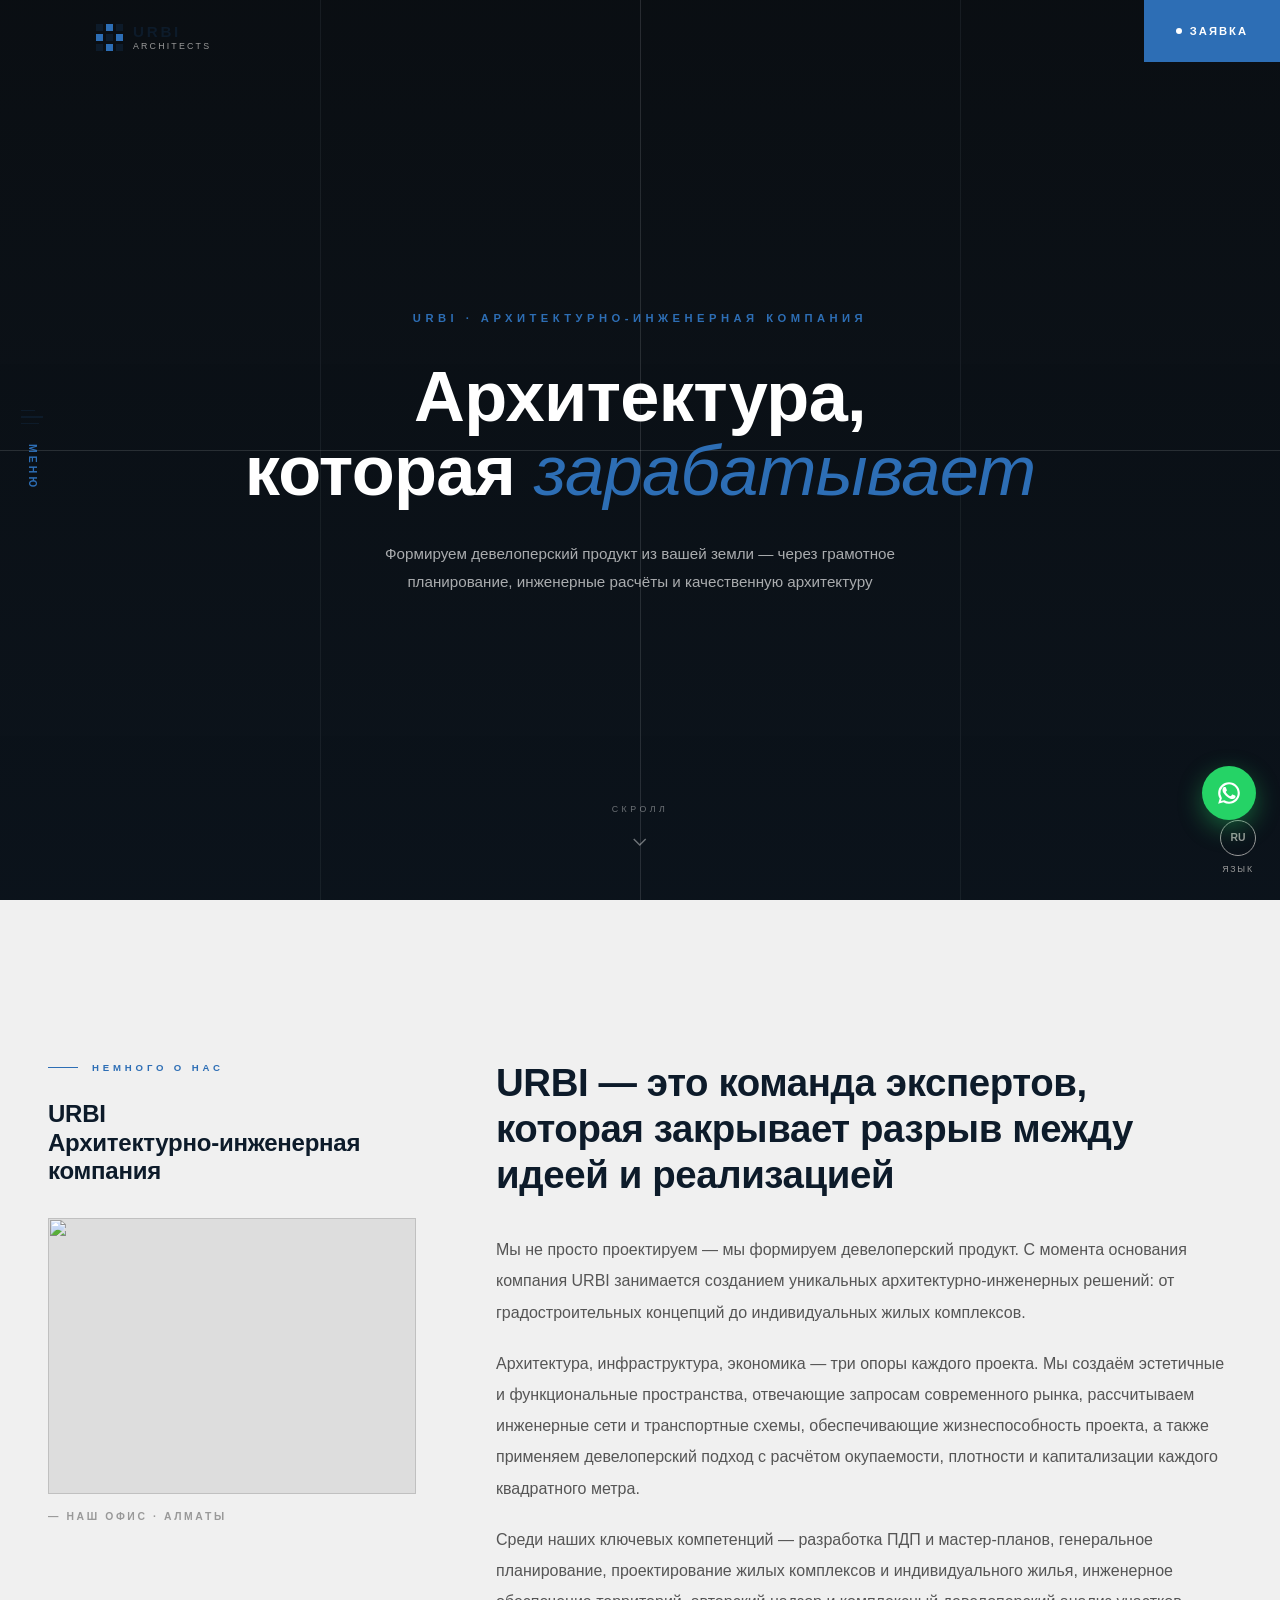
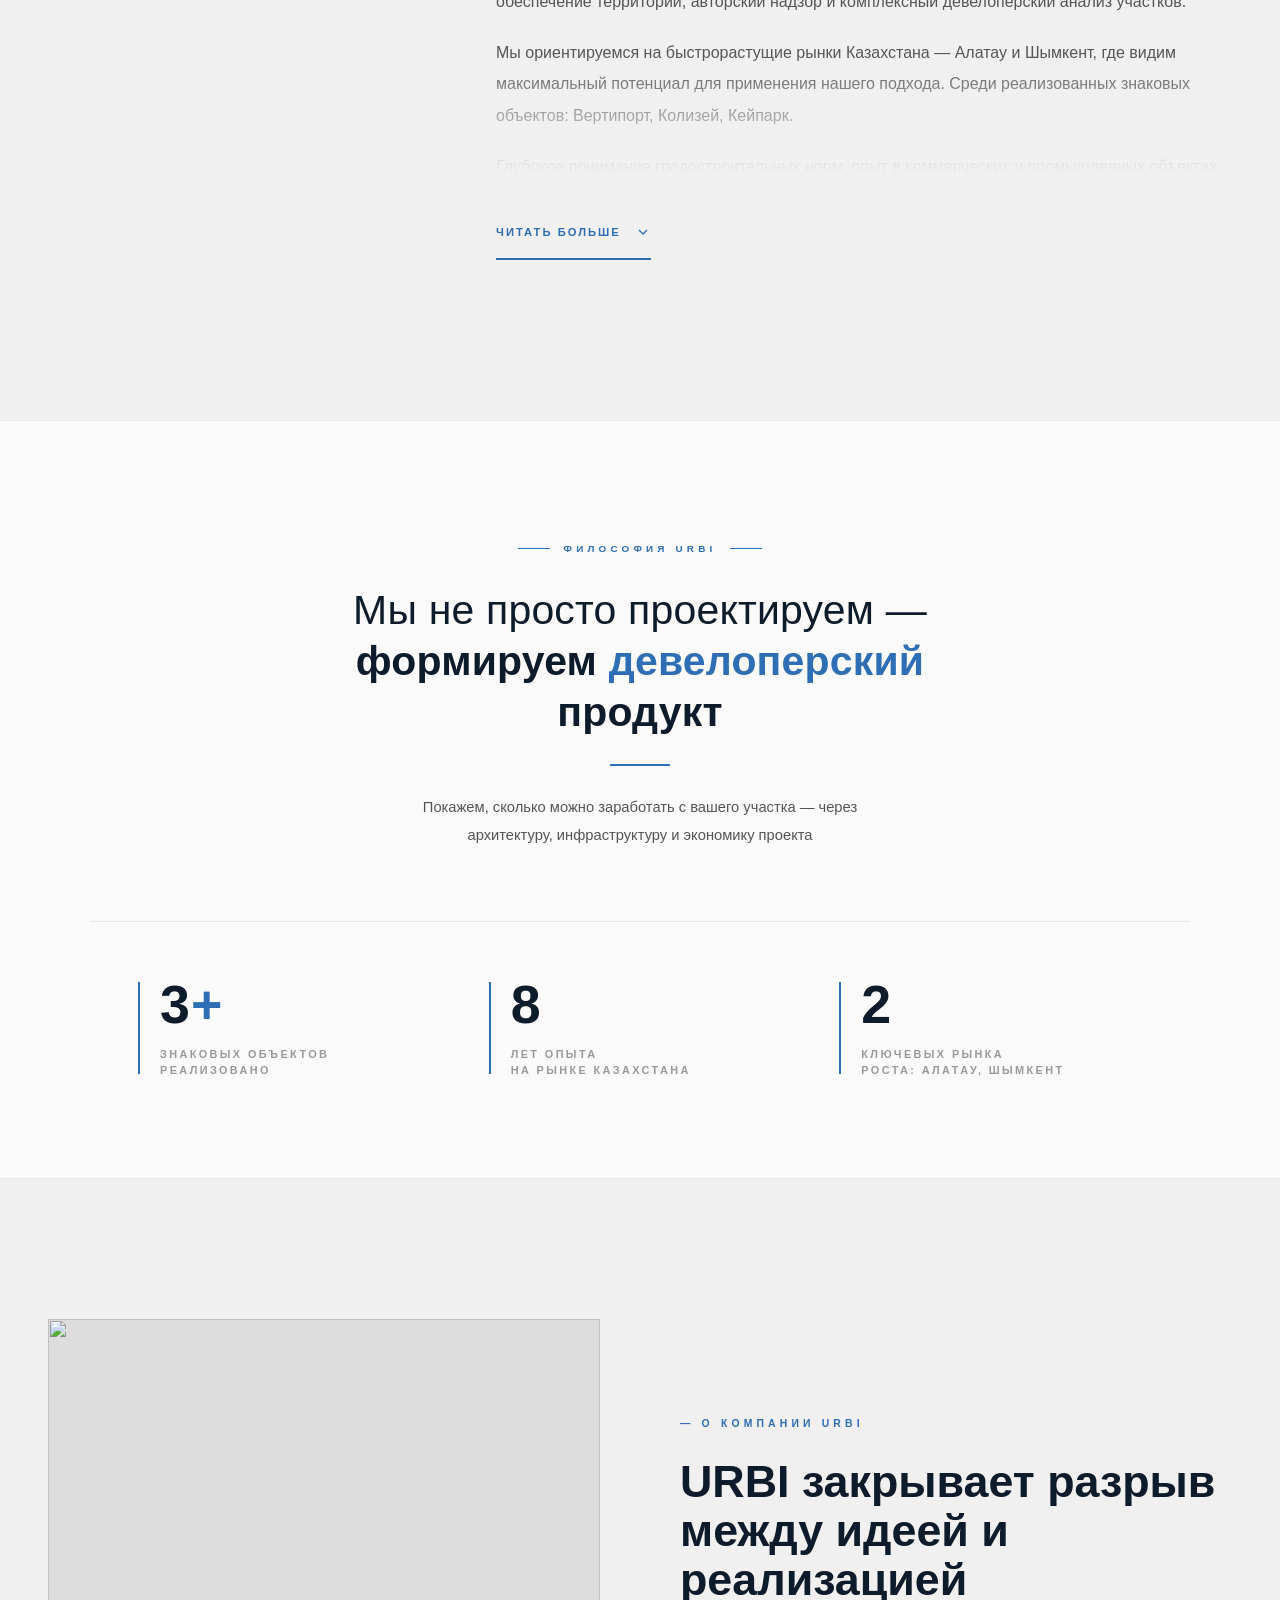
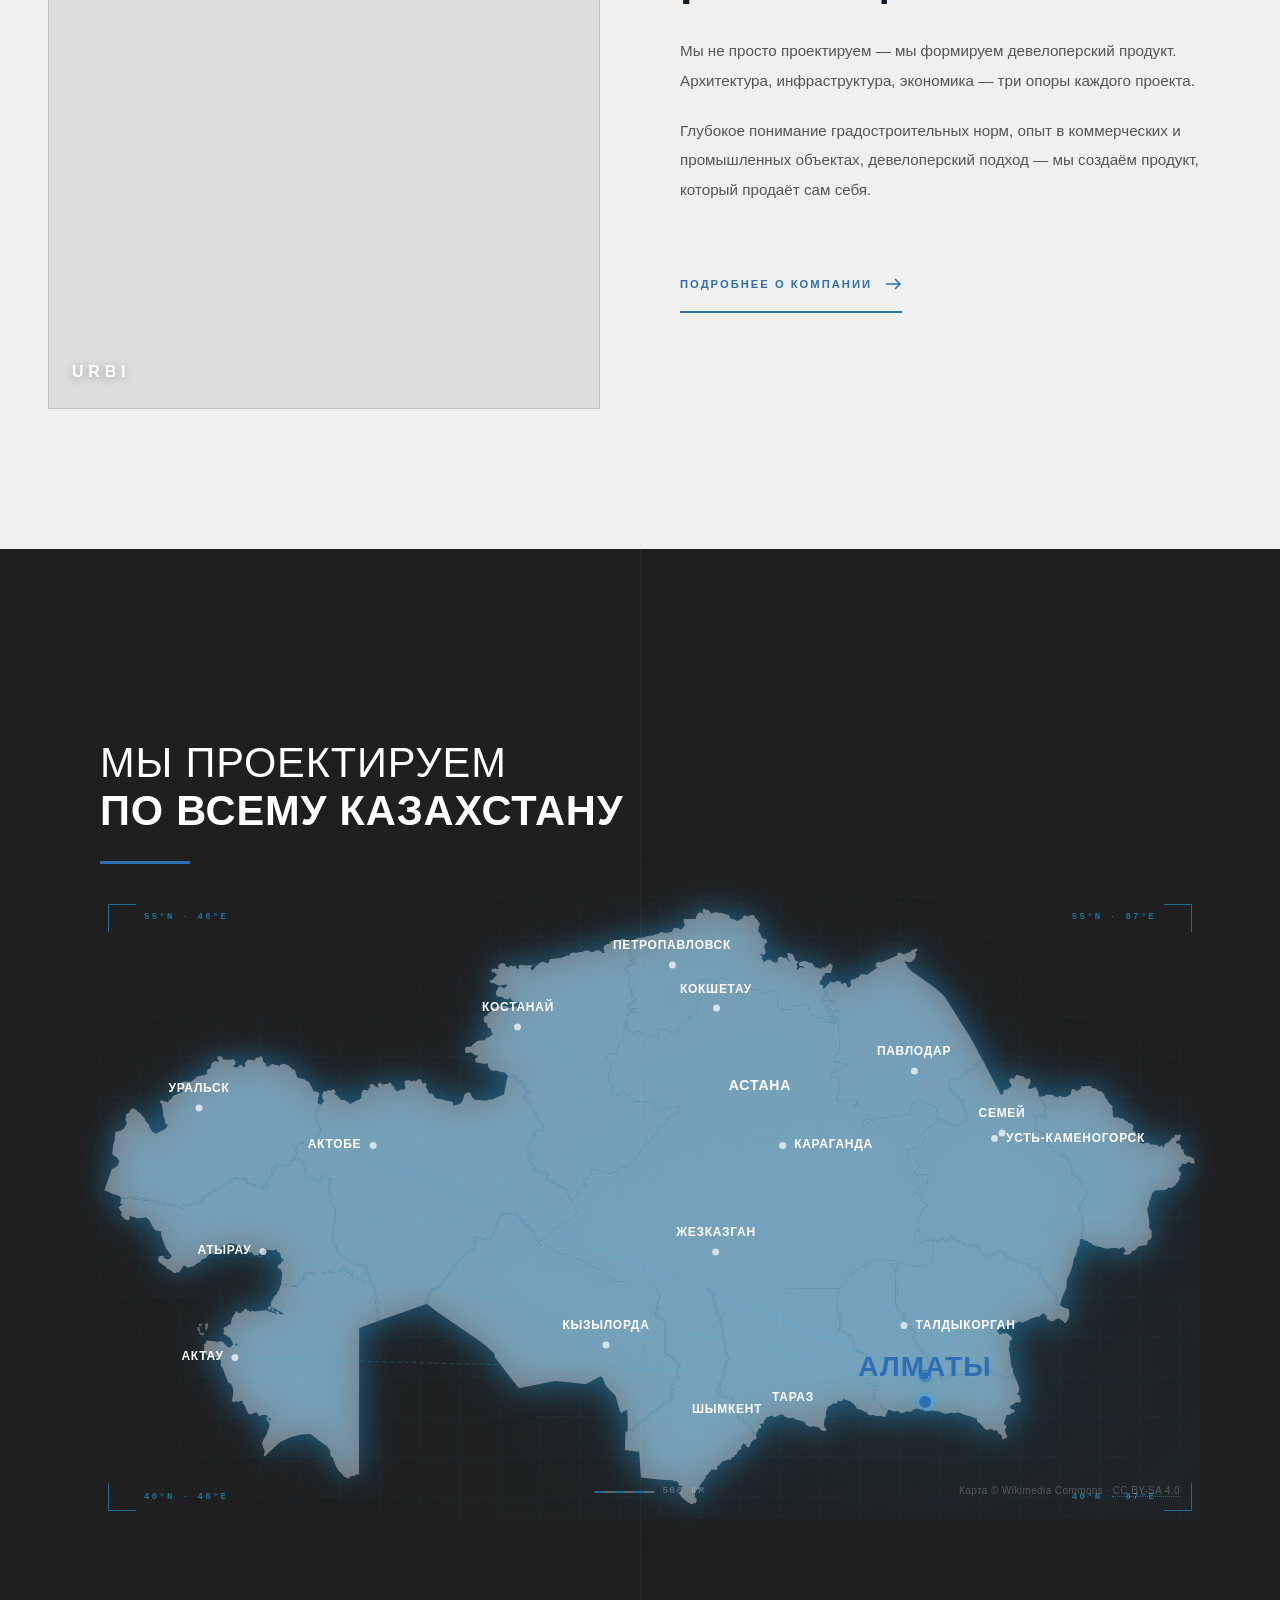
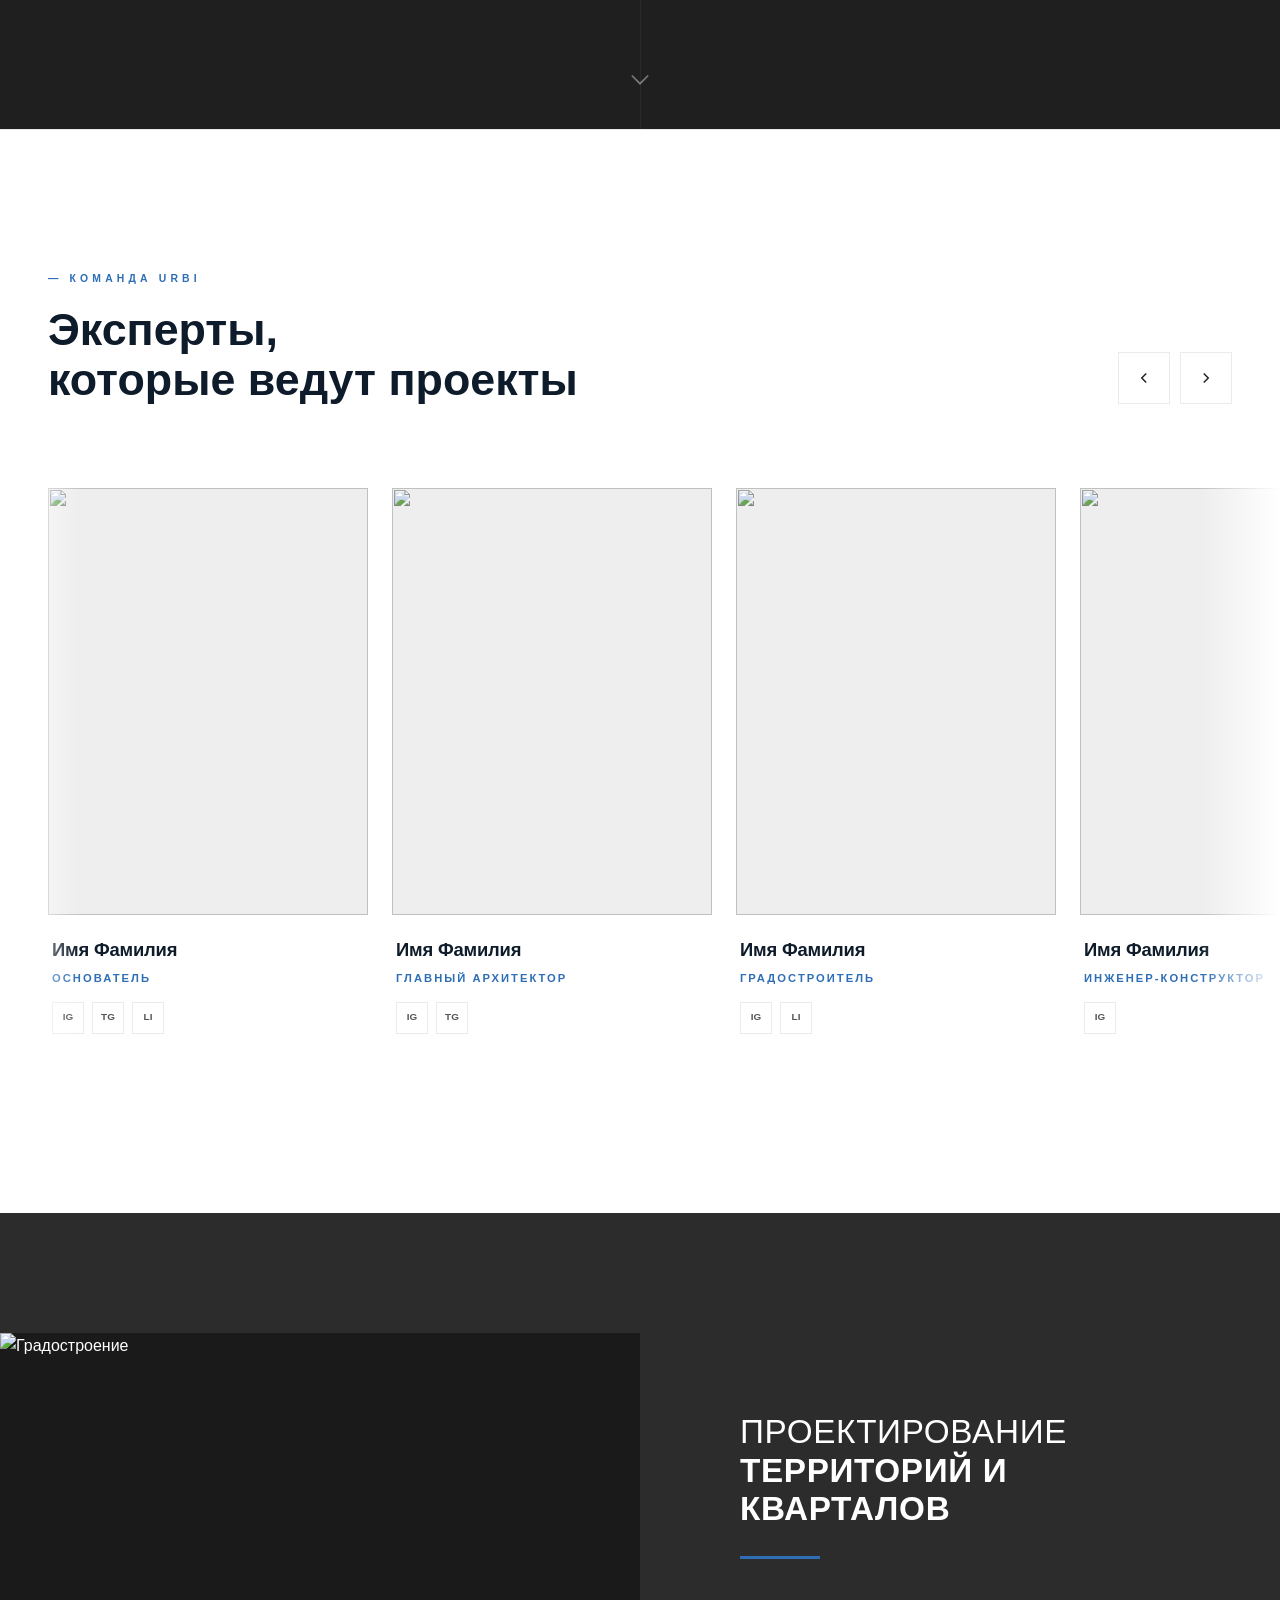
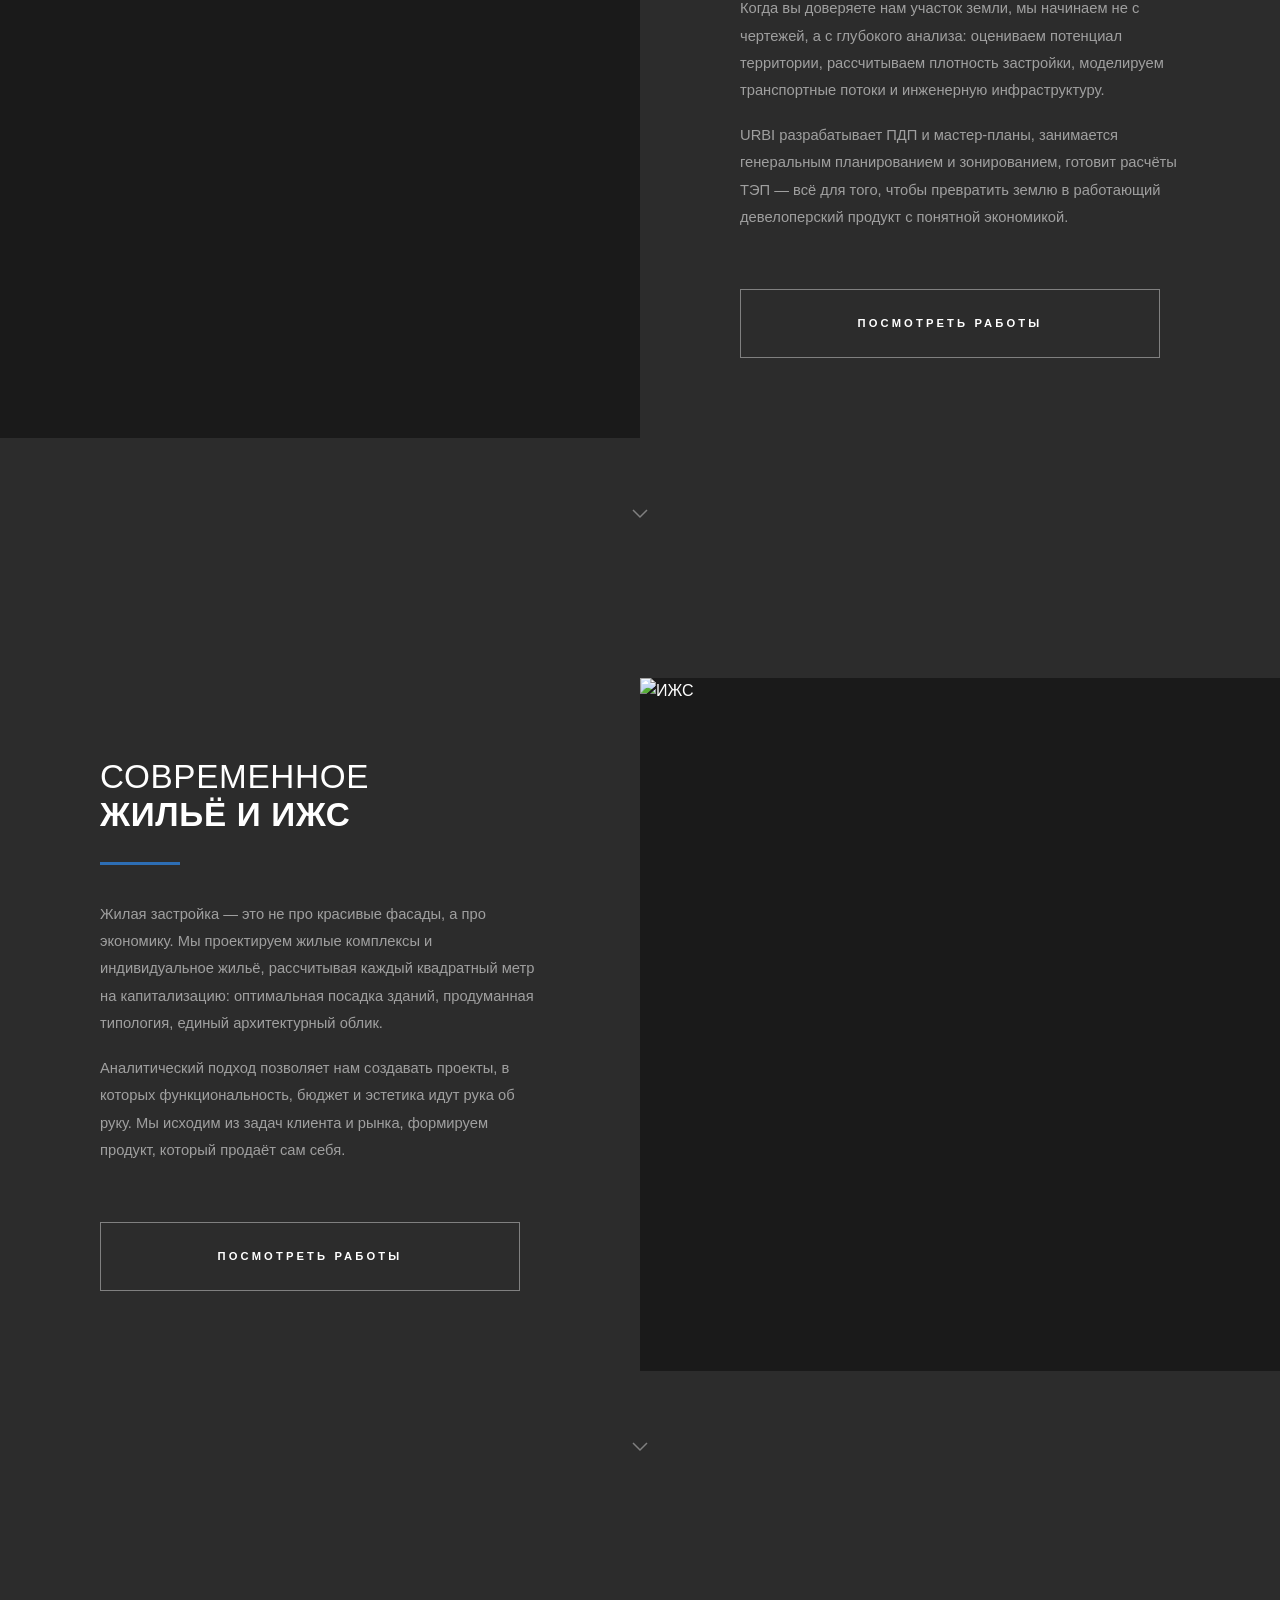
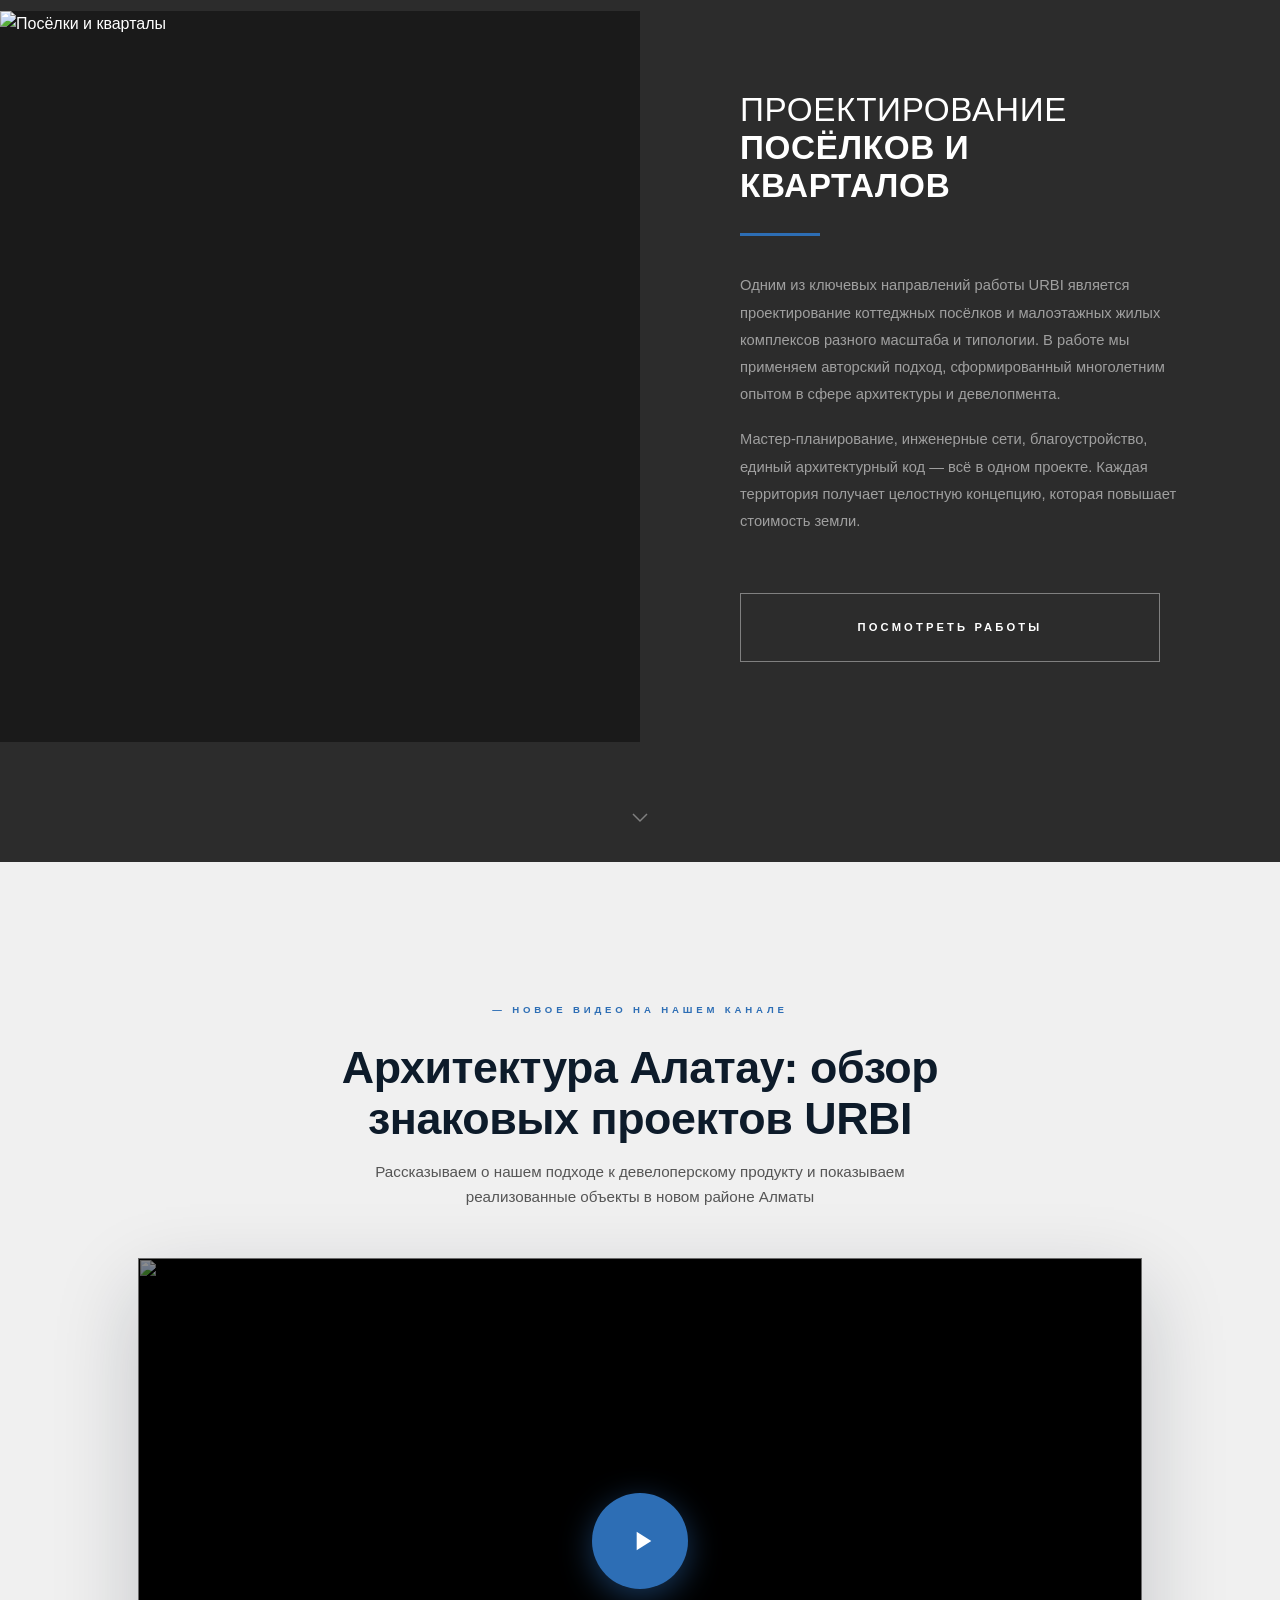
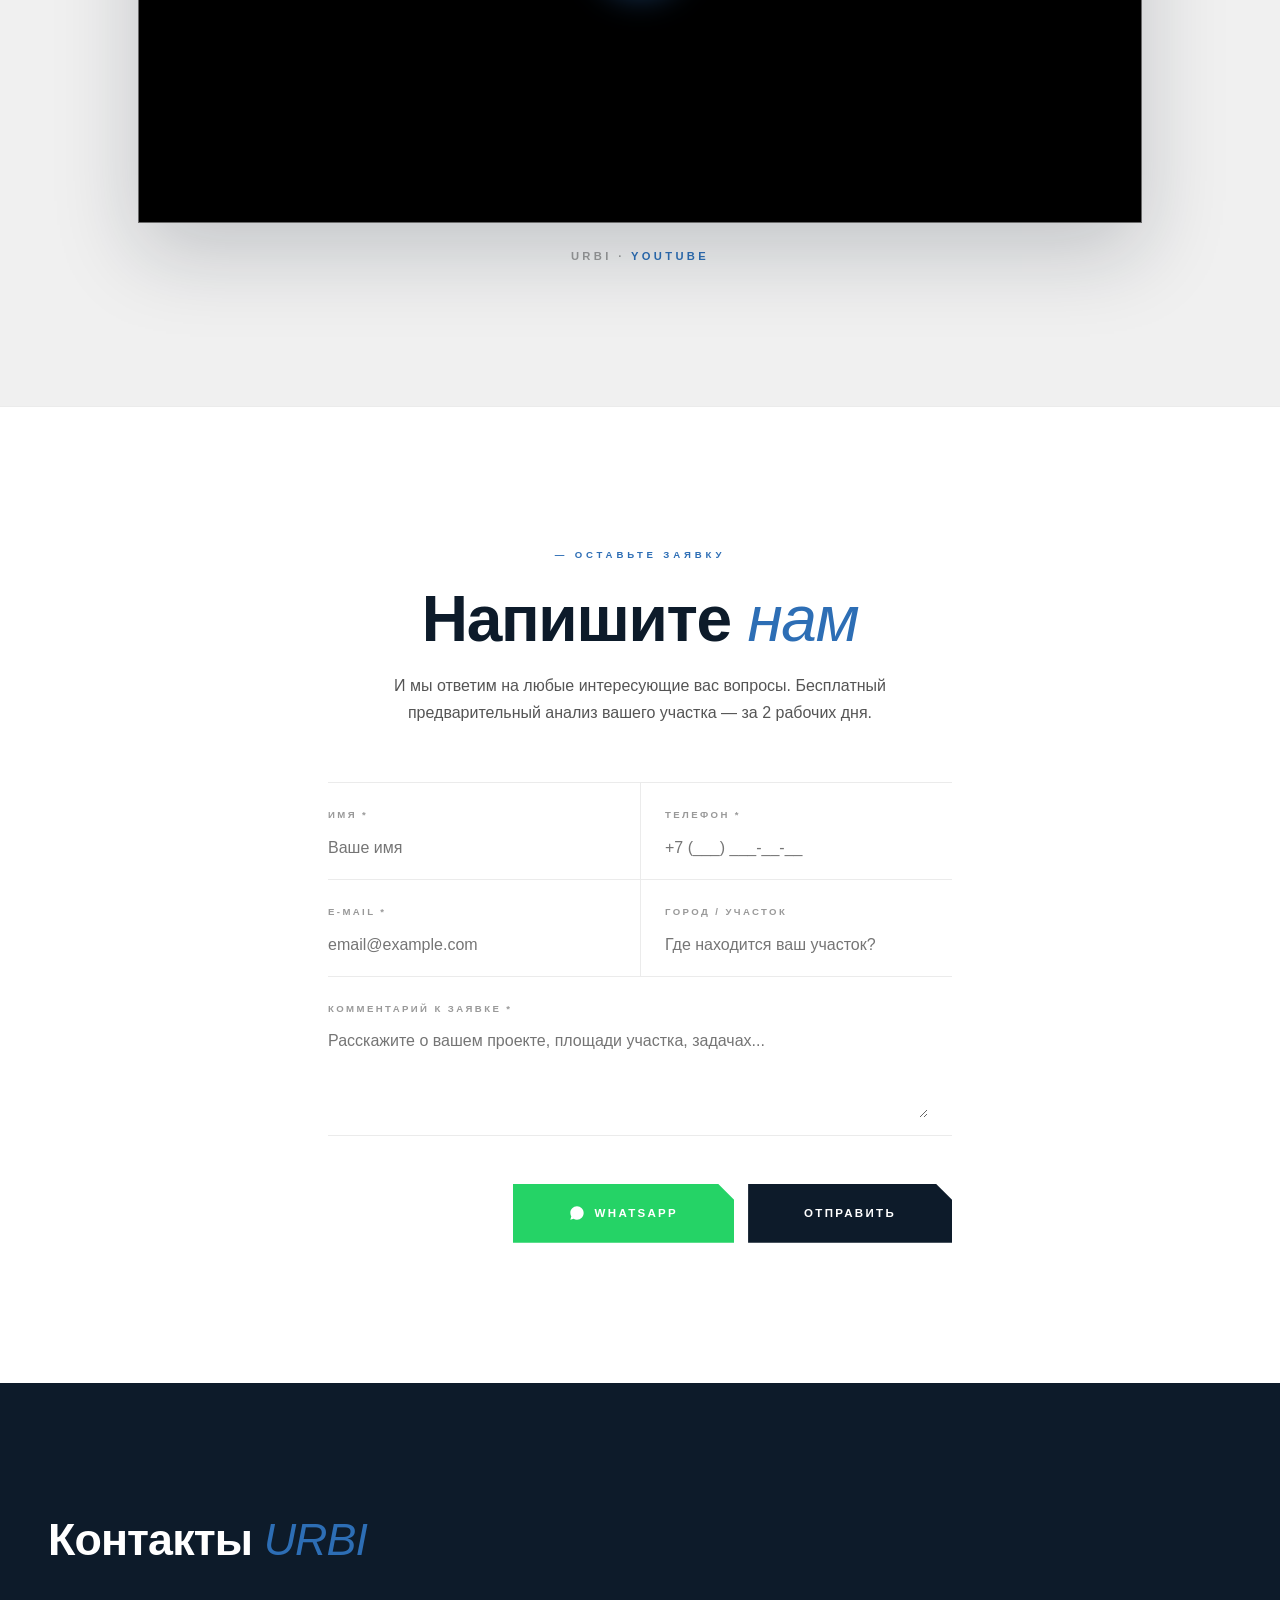
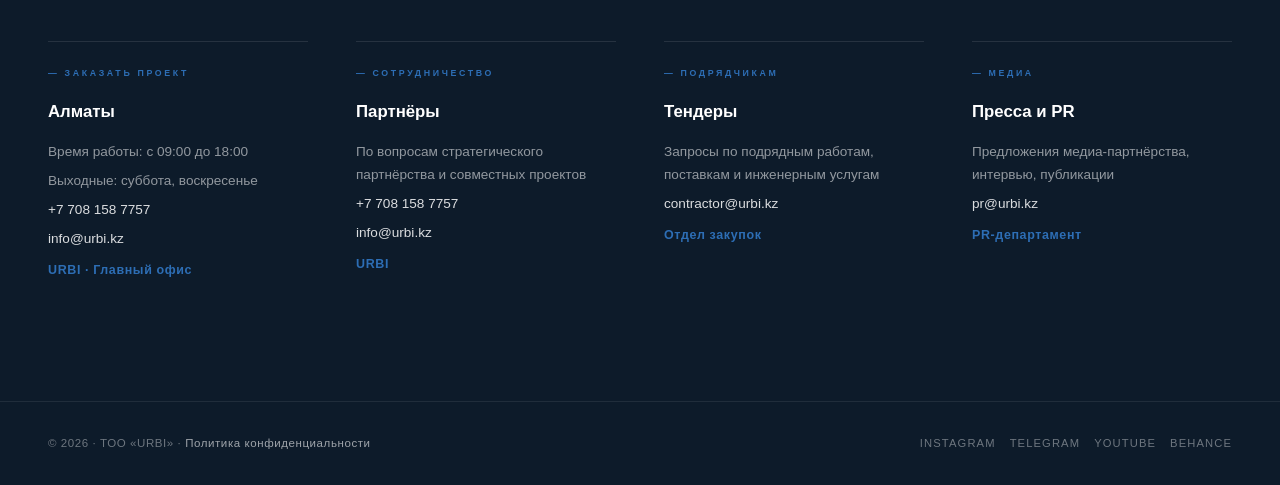
==== commit c3b92ed7: "Add architectural HUD overlay to KZ map - Blueprint grid background + radial glow under Almaty - Pul" ====
--- a/index.html
+++ b/index.html
@@ -162,13 +162,51 @@
 .world-z-line{width:90px;height:3px;background:var(--blue);margin-top:18px}
 
 /* Map container */
-.world-z-map{position:relative;margin:32px auto 0;width:100%;max-width:1400px;aspect-ratio:3000/1700}
+.world-z-map{position:relative;margin:32px auto 0;width:100%;max-width:1400px;aspect-ratio:3000/1700;
+  /* Blueprint grid background */
+  background-image:
+    linear-gradient(rgba(28,184,255,.035) 1px,transparent 1px),
+    linear-gradient(90deg,rgba(28,184,255,.035) 1px,transparent 1px),
+    radial-gradient(ellipse at 75% 77%,rgba(28,184,255,.06) 0%,transparent 55%);
+  background-size:40px 40px,40px 40px,100% 100%}
+
 /* Actual drawn map of Kazakhstan (Wikimedia Commons, CC BY-SA 4.0) */
 .kz-map-img{position:absolute;inset:0;width:100%;height:100%;object-fit:contain;
   /* tint the light-gray map to a soft white-on-dark silhouette */
-  filter:brightness(0) invert(1) opacity(.32) drop-shadow(0 0 40px rgba(28,184,255,.2));
+  filter:brightness(0) invert(1) opacity(.38) drop-shadow(0 0 40px rgba(28,184,255,.22));
   pointer-events:none;user-select:none}
-.kz-map-img.glow{filter:brightness(0) saturate(0) invert(.5) sepia(1) hue-rotate(170deg) saturate(5) blur(14px) opacity(.4);mix-blend-mode:screen}
+.kz-map-img.glow{filter:brightness(0) saturate(0) invert(.5) sepia(1) hue-rotate(170deg) saturate(5) blur(16px) opacity(.45);mix-blend-mode:screen;animation:kzMapPulse 6s ease-in-out infinite}
+@keyframes kzMapPulse{0%,100%{opacity:.35}50%{opacity:.55}}
+
+/* Overlay SVG — radar rings + connection lines from Almaty */
+.kz-overlay{position:absolute;inset:0;width:100%;height:100%;pointer-events:none;z-index:2;overflow:visible}
+.kz-rings circle{fill:none;stroke:rgba(28,184,255,.5);stroke-width:3;transform-origin:center}
+.kz-rings circle.r1{animation:kzRing 3.6s ease-out infinite}
+.kz-rings circle.r2{animation:kzRing 3.6s ease-out 1.2s infinite}
+.kz-rings circle.r3{animation:kzRing 3.6s ease-out 2.4s infinite}
+@keyframes kzRing{0%{r:40;opacity:.8;stroke-width:4}100%{r:340;opacity:0;stroke-width:1}}
+.kz-center{fill:var(--blue);filter:drop-shadow(0 0 8px var(--blue))}
+
+.kz-connect line{stroke:rgba(28,184,255,.35);stroke-width:1.2;stroke-dasharray:6 6;animation:kzDash 18s linear infinite}
+@keyframes kzDash{to{stroke-dashoffset:-240}}
+
+/* Corner brackets (architectural HUD) */
+.kz-corner{position:absolute;width:28px;height:28px;border:1px solid rgba(28,184,255,.5);z-index:3;pointer-events:none}
+.kz-corner.tl{top:8px;left:8px;border-right:none;border-bottom:none}
+.kz-corner.tr{top:8px;right:8px;border-left:none;border-bottom:none}
+.kz-corner.bl{bottom:8px;left:8px;border-right:none;border-top:none}
+.kz-corner.br{bottom:8px;right:8px;border-left:none;border-top:none}
+
+/* Coordinate labels at corners */
+.kz-coord{position:absolute;font-size:9px;letter-spacing:.25em;color:rgba(28,184,255,.55);font-weight:600;font-family:monospace;z-index:3;pointer-events:none}
+.kz-coord.tl{top:14px;left:44px}
+.kz-coord.tr{top:14px;right:44px}
+.kz-coord.bl{bottom:14px;left:44px}
+.kz-coord.br{bottom:14px;right:44px}
+
+/* Scale bar */
+.kz-scale{position:absolute;bottom:20px;left:50%;transform:translateX(-50%);z-index:3;display:flex;align-items:center;gap:8px;font-size:9px;letter-spacing:.2em;color:rgba(255,255,255,.35);font-family:monospace;pointer-events:none}
+.kz-scale-bar{width:60px;height:2px;background:linear-gradient(90deg,rgba(28,184,255,.5) 50%,rgba(255,255,255,.3) 50%);background-size:20px 100%}
 
 /* City dot + label (HTML, positioned in % of the map container) */
 .kz-city{position:absolute;transform:translate(-50%,-50%);z-index:3;cursor:default}
@@ -437,7 +475,13 @@
   .svc-z-img{aspect-ratio:16/10;height:auto}
   .svc-z-text{padding:60px 32px}
   .world-z-inner{padding:60px 40px}
-  .wm-city.lg{font-size:1.05rem}.wm-city.md{font-size:.85rem}.wm-city.sm{font-size:.7rem}.wm-city.xs{font-size:.62rem}
+  /* KZ map — tablet */
+  .world-z-map{margin-top:24px}
+  .kz-city .lab{font-size:10px}
+  .kz-city.sm .lab{font-size:11px}
+  .kz-city.md .lab{font-size:12px}
+  .kz-city.lg .lab{font-size:20px}
+  .kz-city.lg .dot{width:10px;height:10px}
   .contacts-z-grid{grid-template-columns:1fr 1fr;gap:32px}
   .form-z-form label:nth-child(even):not(.full){padding-left:0;border-left:none}
   .form-z-form label:nth-child(odd){padding-right:0}
@@ -450,7 +494,18 @@
   .slogan-z-counters{padding-left:20px;padding-right:20px;margin-top:64px}
   .video-z,.form-z,.contacts-z{padding:80px 0}
   .video-z-frame,.form-z-card,.contacts-z-h,.contacts-z-grid,.foot-z-inner{padding-left:20px;padding-right:20px}
-  .world-z-inner{padding:60px 24px 80px}
+  .world-z-inner{padding:50px 24px 70px}
+  /* KZ map — mid-tablet / large phone */
+  .world-z{min-height:auto}
+  .world-z-map{margin-top:24px}
+  .kz-city .dot{width:6px;height:6px}
+  .kz-city .lab{font-size:9.5px}
+  .kz-city.sm .lab{font-size:10px}
+  .kz-city.md .lab{font-size:12px}
+  .kz-city.lg .lab{font-size:18px}
+  .kz-city.lg .dot{width:10px;height:10px}
+  .kz-attr{font-size:9px;right:12px;bottom:12px}
+  .world-z-arrow{display:none}
   .svc-z-text{padding:48px 24px}
   .svc-z-btn{padding:18px;font-size:.65rem}
   .form-z-form{grid-template-columns:1fr}
@@ -472,6 +527,35 @@
   .market-card-name{font-size:1.5rem}
   .dir-z-content{padding:48px 20px}
 }
+/* ===== Small phones (≤520px) — tighten further ===== */
+@media(max-width:520px){
+  /* Slogan block */
+  .slogan-z{padding:64px 0 56px}
+  .slogan-z-eyebrow{letter-spacing:.3em;margin-bottom:20px;font-size:.58rem}
+  .slogan-z-h{font-size:1.4rem;line-height:1.3;padding:0 18px}
+  .slogan-z-accent{margin-top:20px;width:48px}
+  .slogan-z-sub{font-size:.82rem;margin-top:20px;padding:0 18px}
+  .slogan-z-counters{margin-top:44px;padding-top:36px;gap:24px}
+  .szc{padding-left:18px}
+  .szc-num{font-size:1.9rem}
+  .szc-label{font-size:.6rem;letter-spacing:.16em;margin-top:8px}
+  /* KZ map — small phone */
+  .world-z-inner{padding:44px 16px 60px}
+  .world-z-title{font-size:1.3rem}
+  .world-z-line{width:60px;height:2px;margin-top:14px}
+  .world-z-map{margin-top:18px;aspect-ratio:3000/2100}
+  .kz-map-img{filter:brightness(0) invert(1) opacity(.3) drop-shadow(0 0 18px rgba(28,184,255,.2))}
+  .kz-city .dot{width:5px;height:5px}
+  .kz-city .lab{font-size:8.5px;letter-spacing:.02em}
+  .kz-city.sm .lab{font-size:9px}
+  .kz-city.md .lab{font-size:10px;font-weight:800}
+  .kz-city.lg .lab{font-size:14px;font-weight:900;letter-spacing:.02em}
+  .kz-city.lg .dot{width:8px;height:8px;box-shadow:0 0 0 3px rgba(28,184,255,.22),0 0 14px rgba(28,184,255,.5)}
+  .kz-city.lg::before{width:8px;height:8px}
+  @keyframes kzPulse{0%{width:8px;height:8px;opacity:.7}100%{width:42px;height:42px;opacity:0}}
+  .kz-city.hide-sm{display:none}
+  .kz-attr{font-size:8px;right:8px;bottom:8px}
+}
 </style>
 </head>
 <body>
@@ -626,6 +710,48 @@
       <img class="kz-map-img glow" src="kz-map.svg" alt="" aria-hidden="true">
       <img class="kz-map-img" src="kz-map.svg" alt="Карта Казахстана">
 
+      <!-- Architectural HUD overlay: connection lines from Almaty + radar rings -->
+      <svg class="kz-overlay" viewBox="0 0 1765 1000" preserveAspectRatio="xMidYMid meet" aria-hidden="true">
+        <!-- Connection lines: Almaty → each major city (dashed, animated flow) -->
+        <g class="kz-connect">
+          <line x1="1323" y1="770" x2="159"  y2="320"/>
+          <line x1="1323" y1="770" x2="388"  y2="400"/>
+          <line x1="1323" y1="770" x2="212"  y2="570"/>
+          <line x1="1323" y1="770" x2="177"  y2="740"/>
+          <line x1="1323" y1="770" x2="671"  y2="190"/>
+          <line x1="1323" y1="770" x2="1059" y2="300"/>
+          <line x1="1323" y1="770" x2="1306" y2="260"/>
+          <line x1="1323" y1="770" x2="1553" y2="390"/>
+          <line x1="1323" y1="770" x2="1165" y2="400"/>
+          <line x1="1323" y1="770" x2="812"  y2="700"/>
+          <line x1="1323" y1="770" x2="1006" y2="820"/>
+          <line x1="1323" y1="770" x2="1377" y2="690"/>
+        </g>
+        <!-- Radar rings pulsing at Almaty -->
+        <g class="kz-rings">
+          <circle class="r1" cx="1323" cy="770"/>
+          <circle class="r2" cx="1323" cy="770"/>
+          <circle class="r3" cx="1323" cy="770"/>
+        </g>
+        <!-- Central glowing core at Almaty -->
+        <circle class="kz-center" cx="1323" cy="770" r="6"/>
+      </svg>
+
+      <!-- Corner HUD brackets -->
+      <span class="kz-corner tl"></span>
+      <span class="kz-corner tr"></span>
+      <span class="kz-corner bl"></span>
+      <span class="kz-corner br"></span>
+
+      <!-- Geographic coordinates (approximate KZ bounding box) -->
+      <span class="kz-coord tl">55°N · 46°E</span>
+      <span class="kz-coord tr">55°N · 87°E</span>
+      <span class="kz-coord bl">40°N · 46°E</span>
+      <span class="kz-coord br">40°N · 87°E</span>
+
+      <!-- Scale indicator -->
+      <div class="kz-scale"><span class="kz-scale-bar"></span>500 КМ</div>
+
       <!-- Cities — positions in % of the 3000×1700 map bounding box -->
       <!-- West -->
       <span class="kz-city sm above" style="left:9%;top:32%"><span class="dot"></span><span class="lab">Уральск</span></span>
@@ -635,25 +761,25 @@
 
       <!-- North -->
       <span class="kz-city sm above" style="left:38%;top:19%"><span class="dot"></span><span class="lab">Костанай</span></span>
-      <span class="kz-city sm above" style="left:52%;top:9%"><span class="dot"></span><span class="lab">Петропавловск</span></span>
-      <span class="kz-city sm above" style="left:56%;top:16%"><span class="dot"></span><span class="lab">Кокшетау</span></span>
+      <span class="kz-city sm above hide-sm" style="left:52%;top:9%"><span class="dot"></span><span class="lab">Петропавловск</span></span>
+      <span class="kz-city sm above hide-sm" style="left:56%;top:16%"><span class="dot"></span><span class="lab">Кокшетау</span></span>
 
       <!-- Capital -->
       <span class="kz-city md"       style="left:60%;top:30%"><span class="dot"></span><span class="lab">Астана</span></span>
 
       <!-- North-East -->
       <span class="kz-city sm above" style="left:74%;top:26%"><span class="dot"></span><span class="lab">Павлодар</span></span>
-      <span class="kz-city sm above" style="left:82%;top:36%"><span class="dot"></span><span class="lab">Семей</span></span>
+      <span class="kz-city sm above hide-sm" style="left:82%;top:36%"><span class="dot"></span><span class="lab">Семей</span></span>
       <span class="kz-city sm right" style="left:88%;top:39%"><span class="dot"></span><span class="lab">Усть-Каменогорск</span></span>
 
       <!-- Central -->
       <span class="kz-city sm right" style="left:66%;top:40%"><span class="dot"></span><span class="lab">Караганда</span></span>
-      <span class="kz-city sm above" style="left:56%;top:55%"><span class="dot"></span><span class="lab">Жезказган</span></span>
+      <span class="kz-city sm above hide-sm" style="left:56%;top:55%"><span class="dot"></span><span class="lab">Жезказган</span></span>
 
       <!-- South -->
       <span class="kz-city sm above" style="left:46%;top:70%"><span class="dot"></span><span class="lab">Кызылорда</span></span>
       <span class="kz-city sm"       style="left:57%;top:82%"><span class="dot"></span><span class="lab">Шымкент</span></span>
-      <span class="kz-city sm"       style="left:63%;top:80%"><span class="dot"></span><span class="lab">Тараз</span></span>
+      <span class="kz-city sm hide-sm" style="left:63%;top:80%"><span class="dot"></span><span class="lab">Тараз</span></span>
 
       <!-- South-East -->
       <span class="kz-city sm right" style="left:78%;top:69%"><span class="dot"></span><span class="lab">Талдыкорган</span></span>
